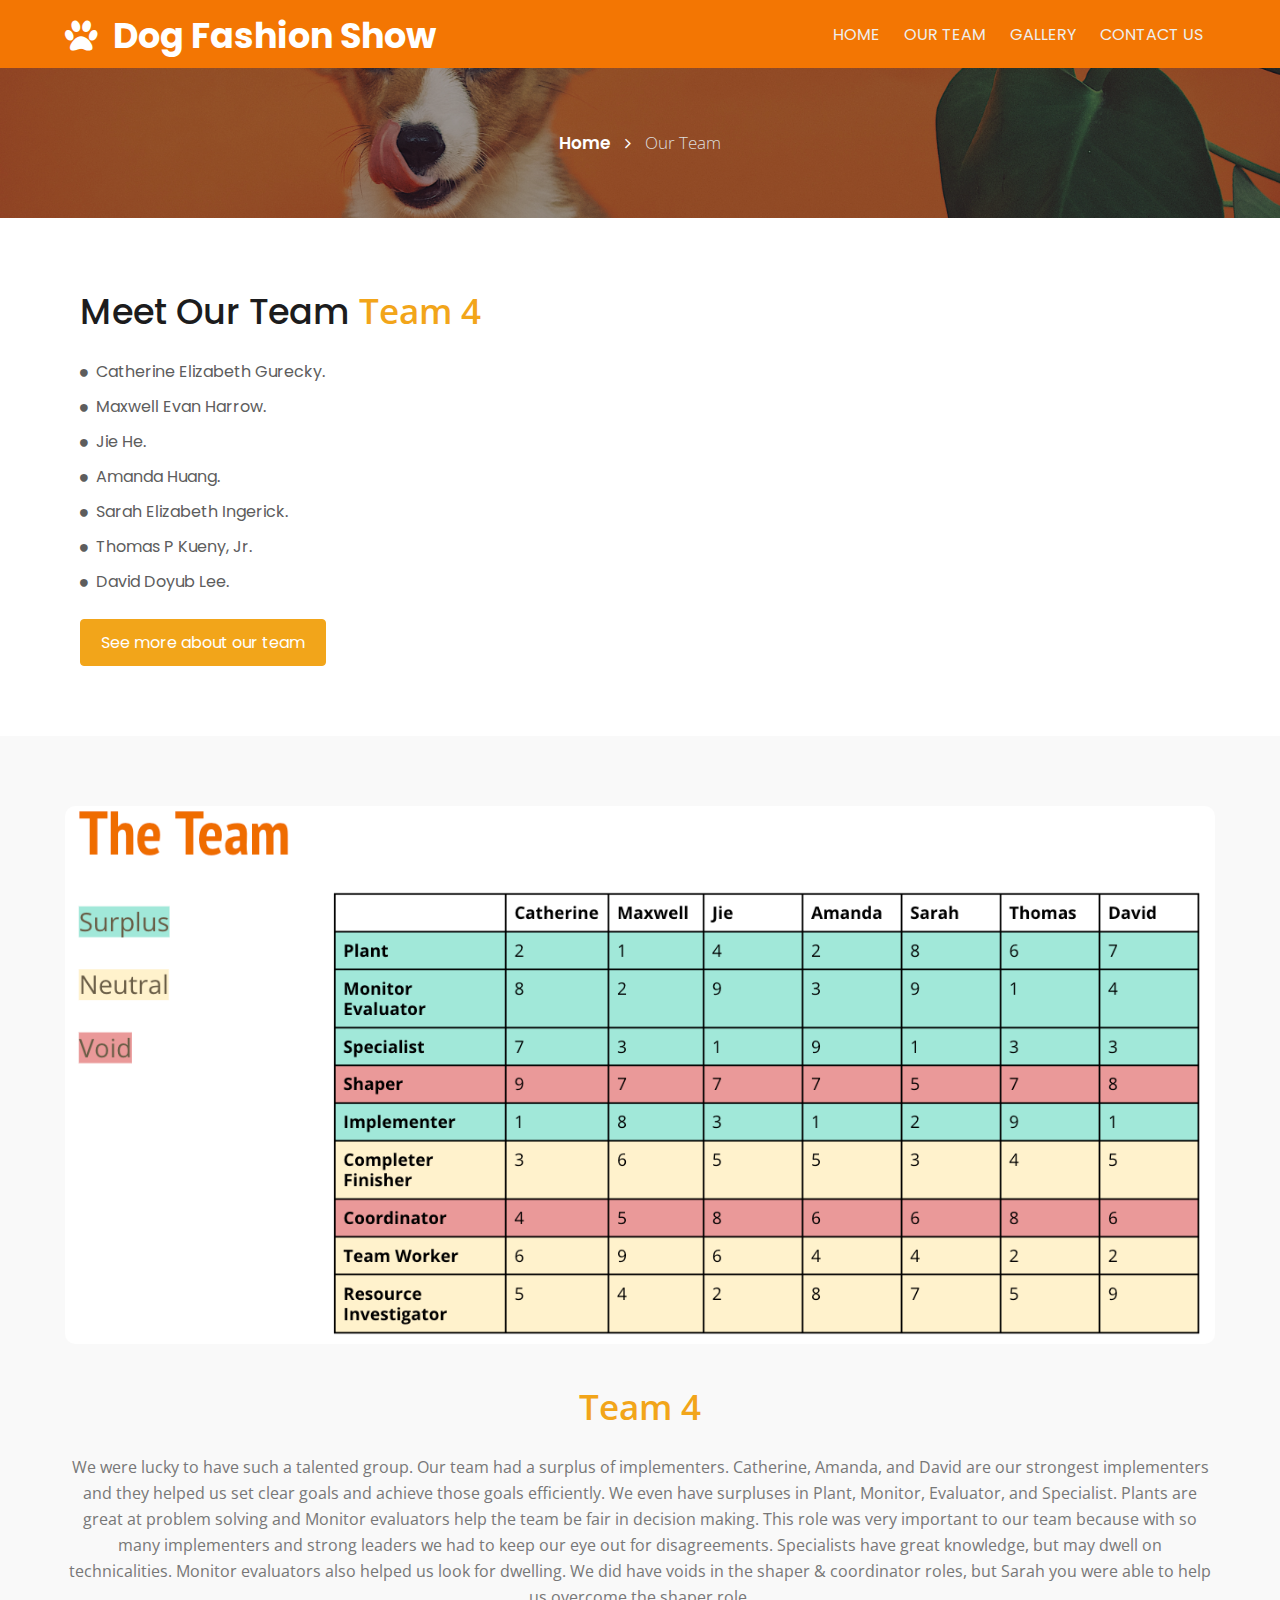
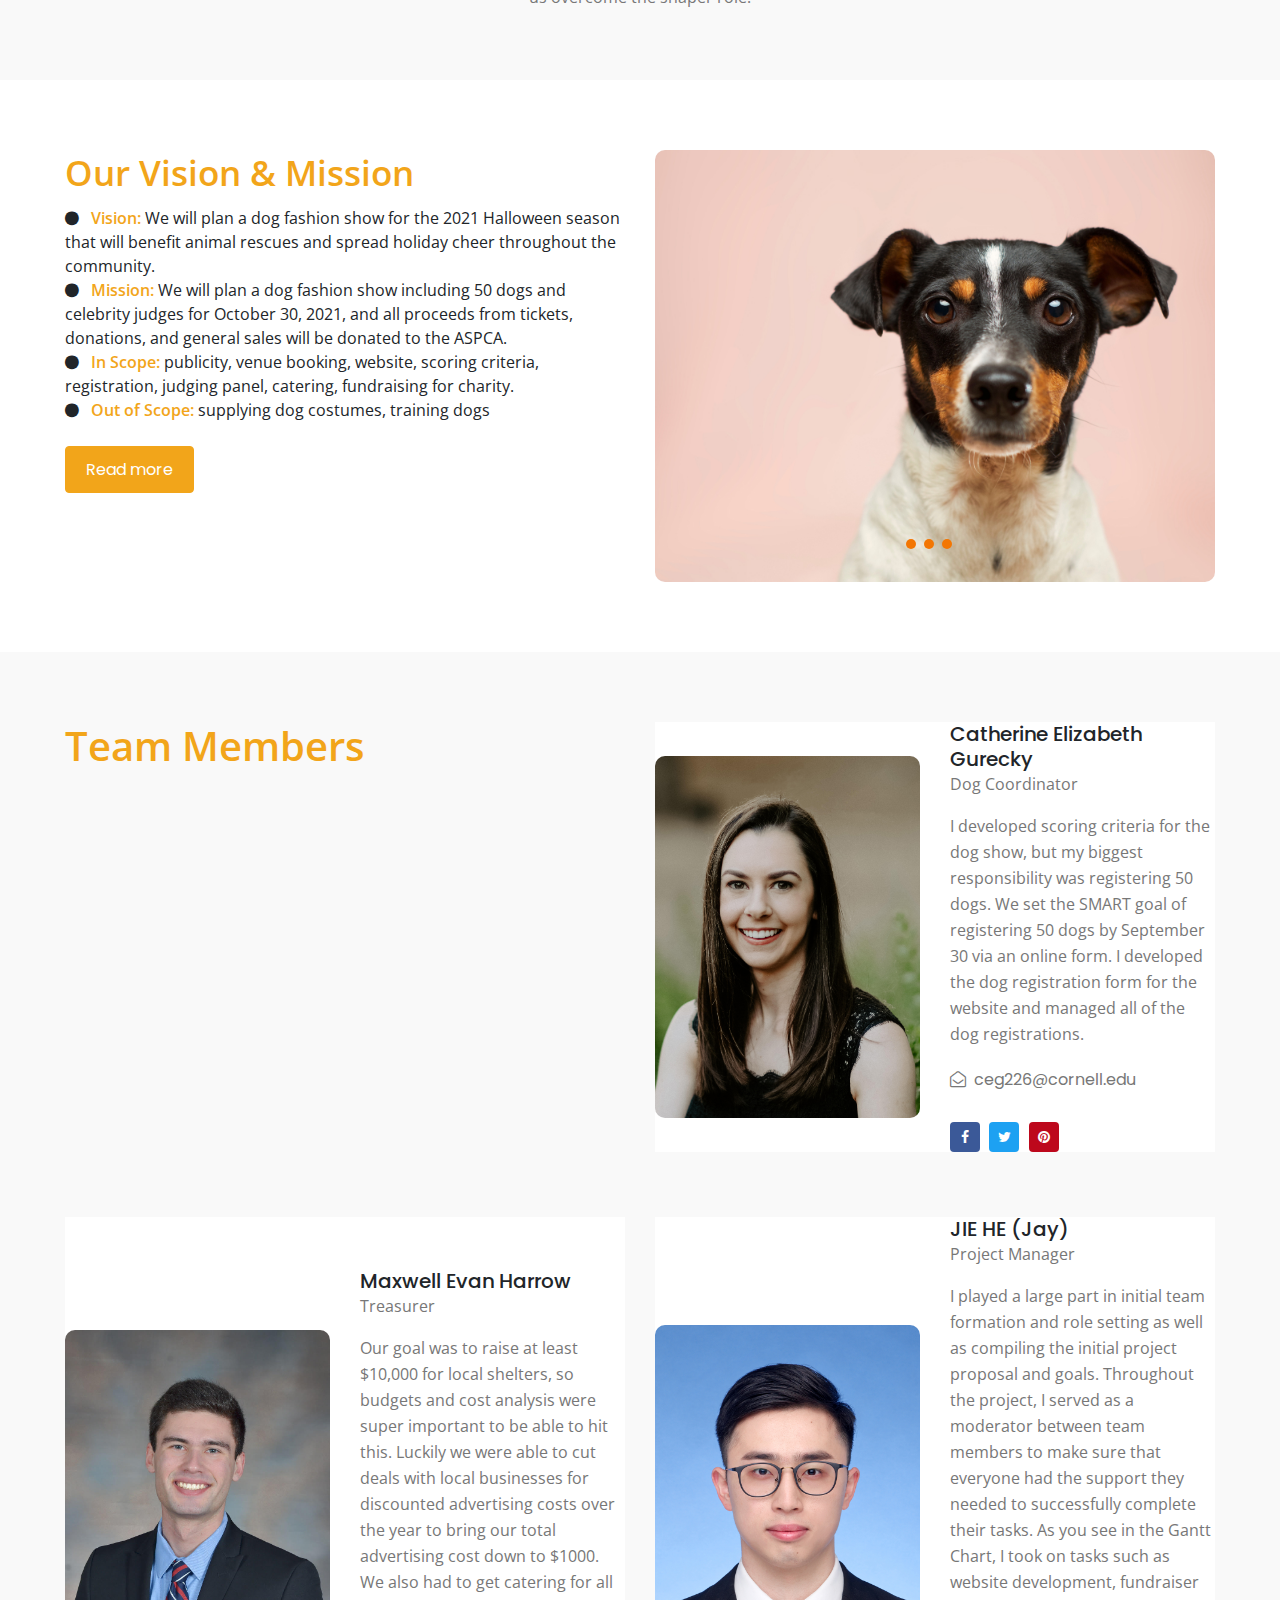
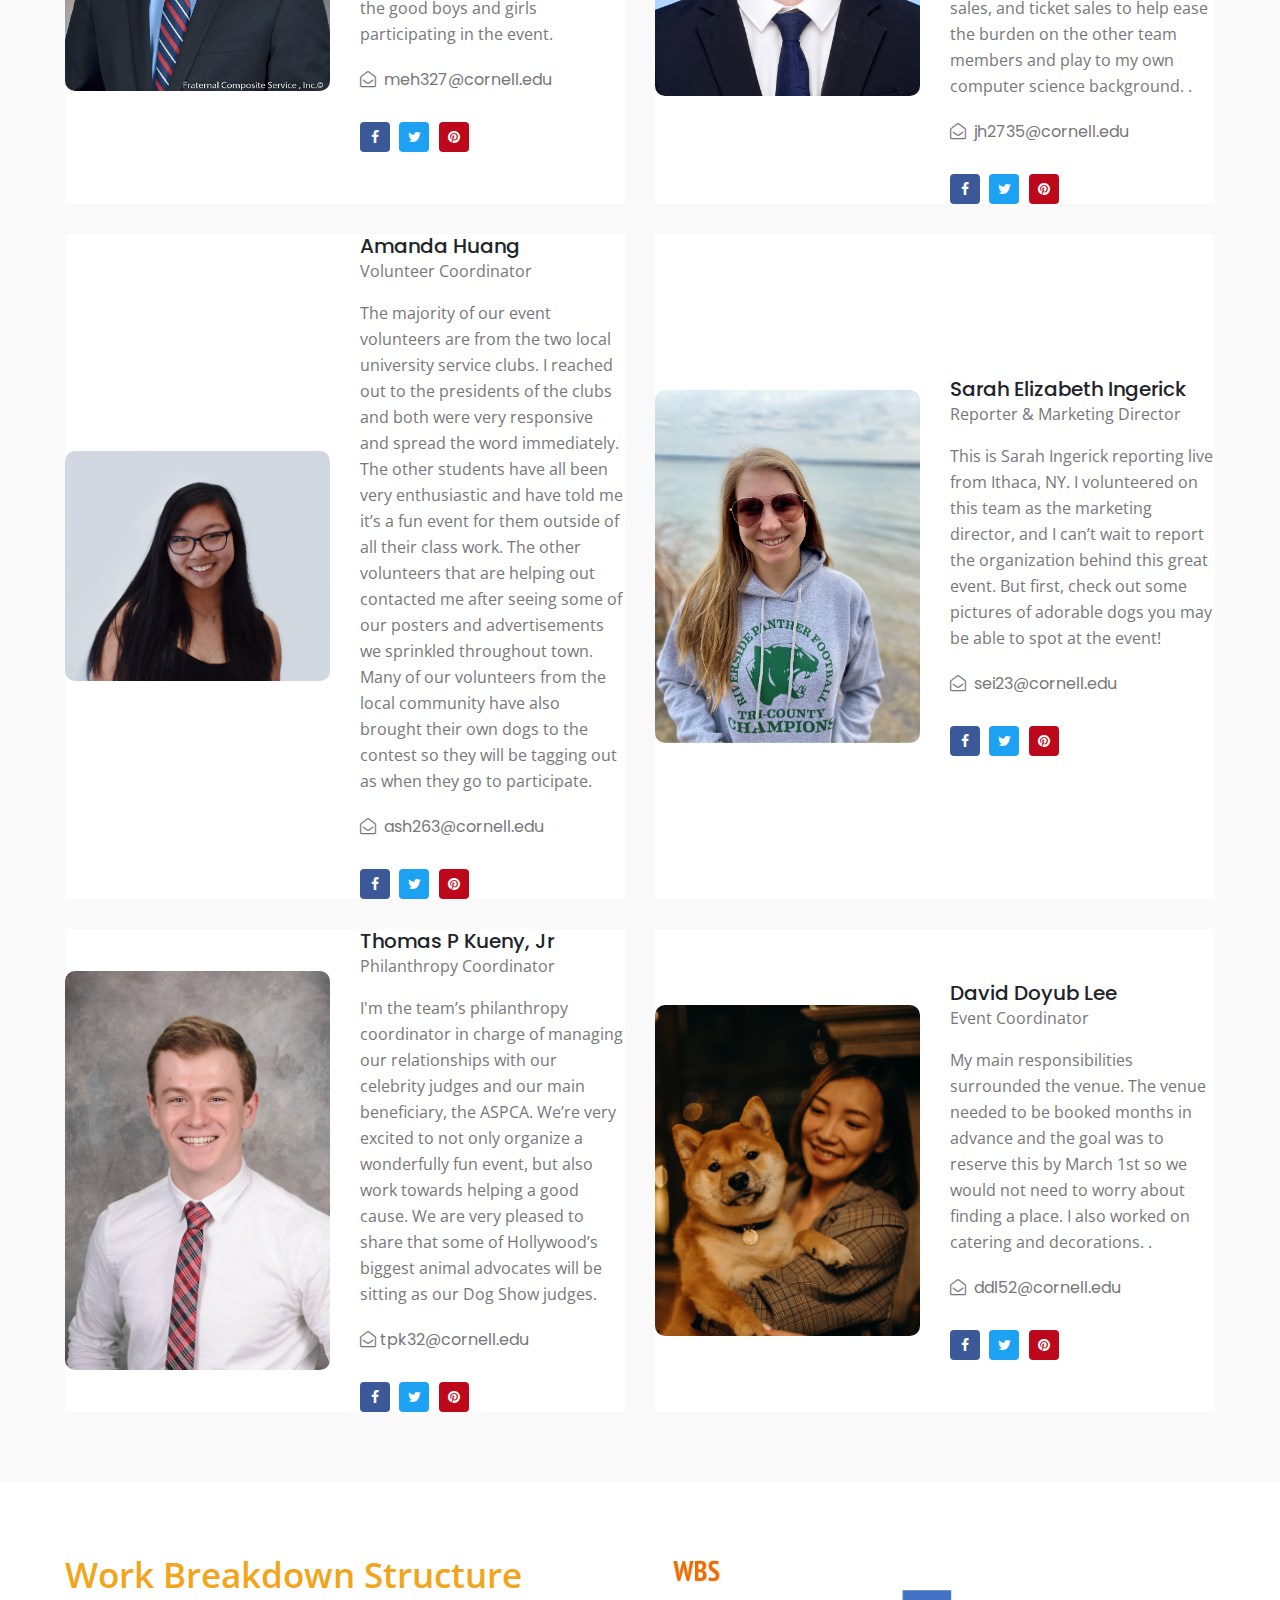
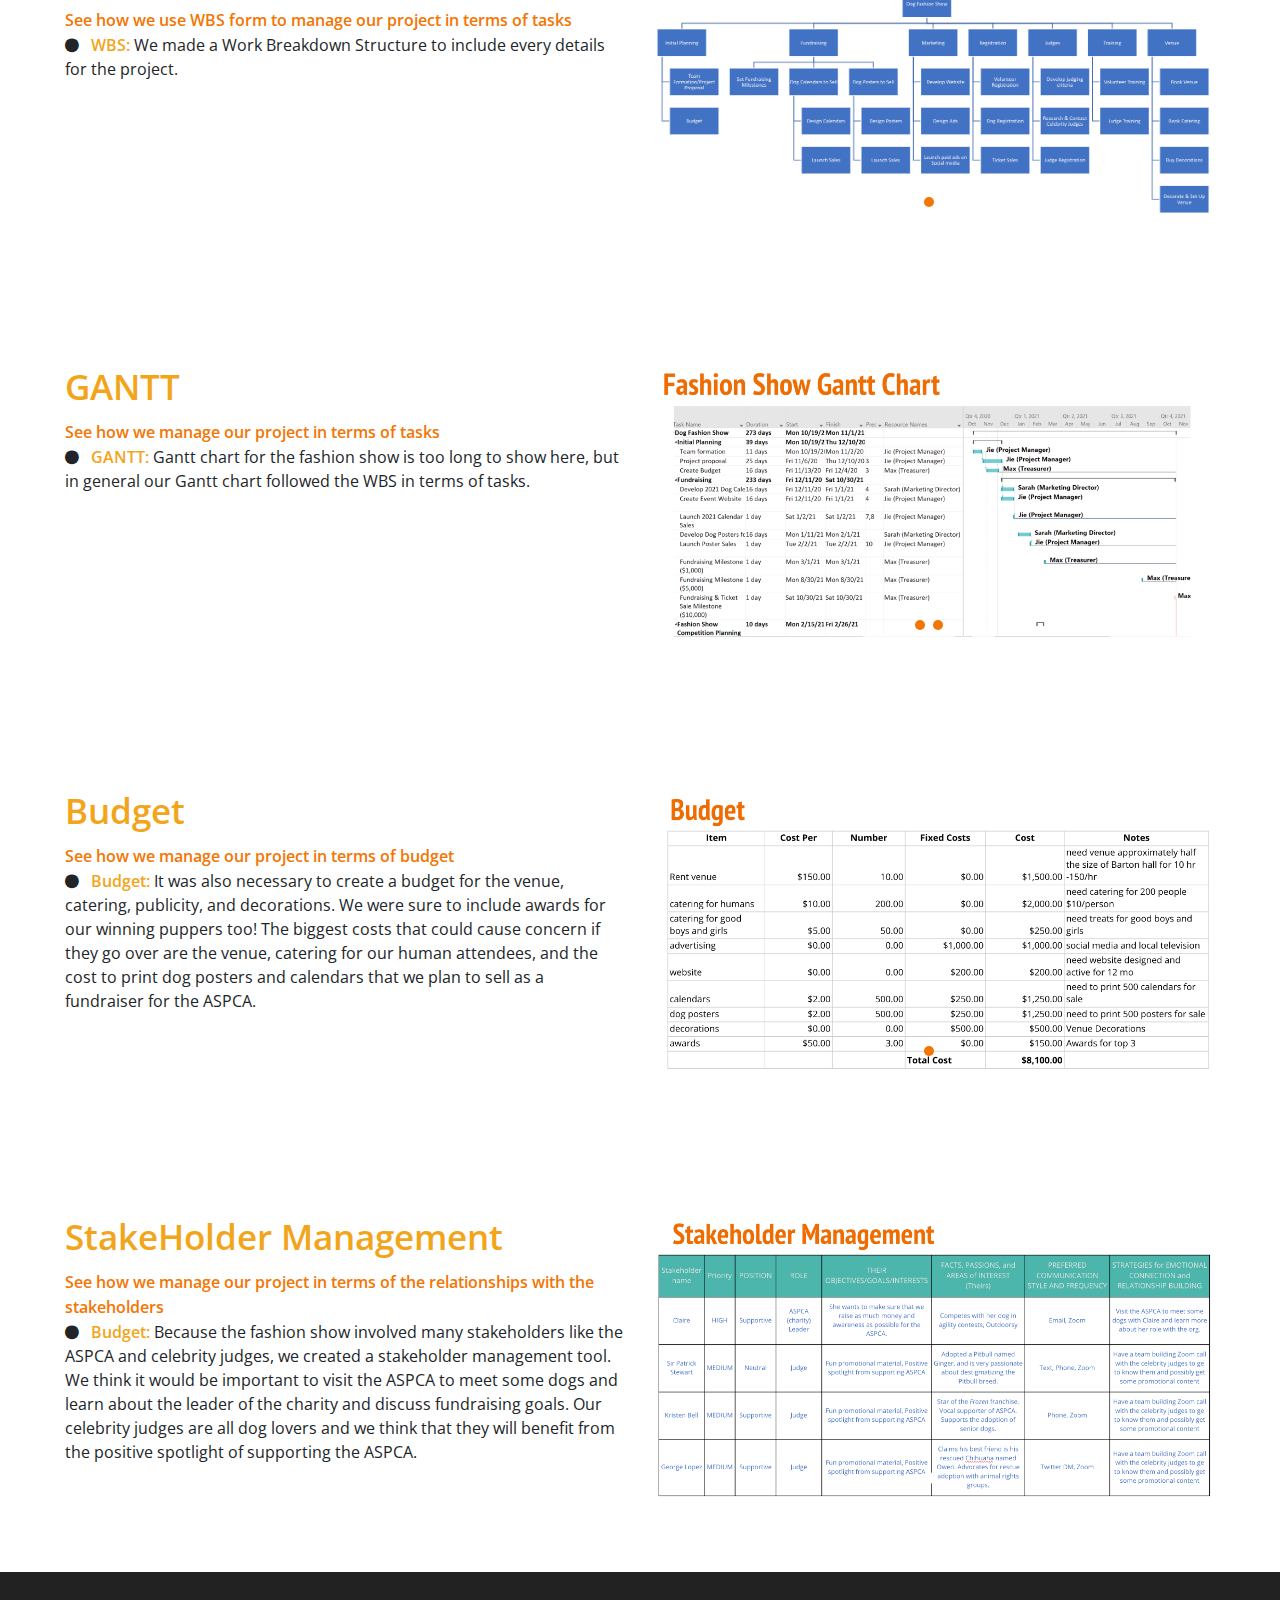
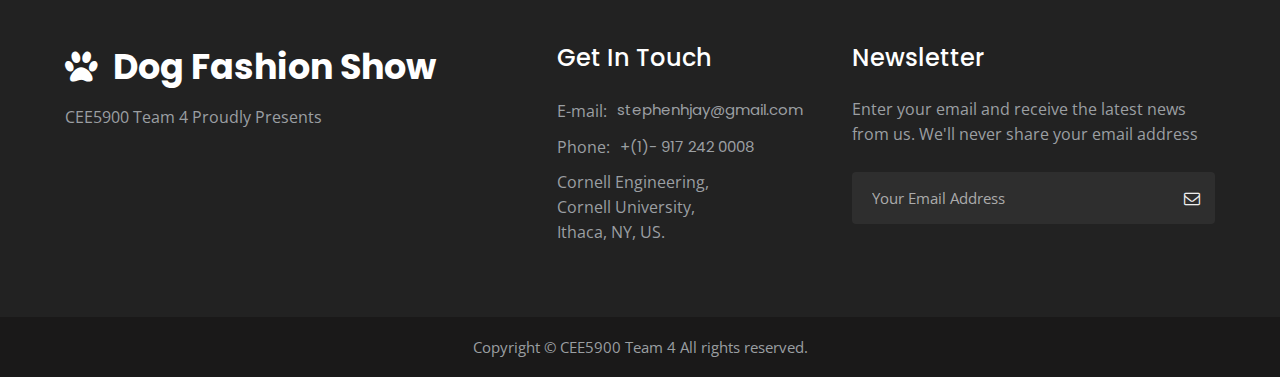
==== about.html @ ea90e6c7 "first update" ====
<!doctype html>
<html lang="en">
  <head>
    <!-- Required meta tags -->
    <meta charset="utf-8">
    <meta name="viewport" content="width=device-width, initial-scale=1, shrink-to-fit=no">

    <title>Our Team</title>

    <!-- Template CSS -->
    <link rel="stylesheet" href="assets/css/style-starter.css">
    <link href="https://fonts.googleapis.com/css?family=Josefin+Slab:400,700,700i&display=swap" rel="stylesheet">
    <link href="https://fonts.googleapis.com/css?family=Poppins:400,700&display=swap" rel="stylesheet">
    <link href="https://fonts.googleapis.com/css?family=Open+Sans&display=swap" rel="stylesheet">
  </head>
  <body id="home">
  <section class=" w3l-header-4 header-sticky">
	  <header class="absolute-top">
		  <div class="container">
			  <nav class="navbar navbar-expand-lg navbar-light">
				  <h1><a class="navbar-brand" href="index.html"><span class="fa fa-paw mr-2" aria-hidden="true"></span>
					  Dog Fashion Show
				  </a></h1>
				  <button class="navbar-toggler bg-gradient collapsed" type="button" data-toggle="collapse"
						  data-target="#navbarNav" aria-controls="navbarNav" aria-expanded="false"
						  aria-label="Toggle navigation">
					  <span class="fa icon-expand fa-bars"></span>
					  <span class="fa icon-close fa-times"></span>
				  </button>

				  <div class="collapse navbar-collapse" id="navbarNav">
					  <ul class="navbar-nav ml-auto">
						  <li class="nav-item">
							  <a class="nav-link" href="index.html">Home<span class="sr-only">(current)</span></a>
						  </li>
						  <li class="nav-item">
							  <a class="nav-link" href="about.html">Our Team</a>
						  </li>
						  <li class="nav-item">
							  <a class="nav-link" href="services.html">Gallery</a>
						  </li>
						  <li class="nav-item">
							  <a class="nav-link" href="contact.html">Contact Us</a>
						  </li>
					  </ul>
				  </div>
		  </div>

		  </nav>
		  </div>
	  </header>
  </section>


<script src="assets/js/jquery-3.3.1.min.js"></script> <!-- Common jquery plugin -->
<!--bootstrap working-->
<script src="assets/js/bootstrap.min.js"></script>
<!-- //bootstrap working-->
<!-- disable body scroll which navbar is in active -->
<script>
$(function () {
  $('.navbar-toggler').click(function () {
    $('body').toggleClass('noscroll');
  })
});
</script>
<!-- disable body scroll which navbar is in active -->

<!-- breadcrumbs -->
<section class="w3l-inner-banner-main">
    <div class="about-inner editContent">
<div class="container">   
<ul class="breadcrumbs-custom-path">
    <li class="right-side propClone"><a href="index.html" class="editContent">Home <span class="fa fa-angle-right" aria-hidden="true"></span></a> <p></li>
    <li class="active editContent">Our Team</li>
</ul>
</div>
</div>
</section>
<!-- breadcrumbs //-->

<!--  <section class="w3l-content-with-photo-4"  id="about">-->
<!--	  <div class="content-with-photo4-block editContent">-->
<!--  <table >-->
<!--	  <tr>-->
<!--		  <td width="70%">-->
<!--		  <div class="cwp4-image col-lg-6">-->
<!--			  <img src="assets/images/Team%20Roles.jpg" alt="product" class="img-responsive about-me">-->
<!--		  </div>-->
<!--		  </td>-->
<!--		  <td width="30%"><div class="cwp4-text col-lg-6 ">-->
<!--			  <div class="posivtion-grid">-->
<!--				  <h3 class="editContent"> Meet <span class="color-text"> Our Team</span></h3>-->
<!--				  <p class="para editContent">-->
<!--				  </p>-->
<!--				  <ul>-->
<!--					  <li><span class="fa fa-circle mr-2" aria-hidden="true"></span><a href="#page">-->
<!--						  Catherine Elizabeth Gurecky.</a></li>-->
<!--					  <li><span class="fa fa-circle mr-2" aria-hidden="true"></span><a href="#page">Maxwell Evan Harrow.</a></li>-->
<!--					  <li><span class="fa fa-circle mr-2" aria-hidden="true"></span><a href="#page">Jie He.</a></li>-->
<!--					  <li><span class="fa fa-circle mr-2" aria-hidden="true"></span><a href="#page">Amanda Huang.</a></li>-->
<!--					  <li><span class="fa fa-circle mr-2" aria-hidden="true"></span><a href="#page">Sarah Elizabeth Ingerick.</a></li>-->
<!--					  <li><span class="fa fa-circle mr-2" aria-hidden="true"></span><a href="#page">Thomas P Kueny, Jr.</a></li>-->
<!--					  <li><span class="fa fa-circle mr-2" aria-hidden="true"></span><a href="#page">David Doyub Lee.</a></li>-->
<!--				  </ul>-->

<!--			  </div>-->
<!--			  <a href="about.html" class="action-button btn">Read more</a>-->
<!--		  </div>-->
<!--	  </tr>-->

<!--  </table>-->
<!--	  </div>-->
<!--	  </div>-->

<section class="w3l-content-with-photo-4"  id="about">
    <div class="content-with-photo4-block editContent">
        <div class="container">
<!--            <div class="cwp4-two row">-->
<!--            <div class="cwp4-image col-lg-6">-->
<!--                <img src="assets/images/Team%20Roles.jpg" alt="product" class="img-responsive about-me">-->
<!--            </div>-->
				<div class="cwp4-text col-lg-6 ">
					<div class="posivtion-grid">
						<h3 class="editContent"> Meet Our Team<span class="color-text"> Team 4</span></h3>
						<p class="para editContent">
						</p>
						<ul>
							<li><span class="fa fa-circle mr-2" aria-hidden="true"></span><a href="#page">
								Catherine Elizabeth Gurecky.</a></li>
							<li><span class="fa fa-circle mr-2" aria-hidden="true"></span><a href="#page">Maxwell Evan Harrow.</a></li>
							<li><span class="fa fa-circle mr-2" aria-hidden="true"></span><a href="#page">Jie He.</a></li>
							<li><span class="fa fa-circle mr-2" aria-hidden="true"></span><a href="#page">Amanda Huang.</a></li>
							<li><span class="fa fa-circle mr-2" aria-hidden="true"></span><a href="#page">Sarah Elizabeth Ingerick.</a></li>
							<li><span class="fa fa-circle mr-2" aria-hidden="true"></span><a href="#page">Thomas P Kueny, Jr.</a></li>
							<li><span class="fa fa-circle mr-2" aria-hidden="true"></span><a href="#page">David Doyub Lee.</a></li>
						</ul>

					</div>
					<a href="#team" class="action-button btn">See more about our team</a>
				</div>
<!--        </div>-->
    </div>
</div>
</section>
<section class="w3l-about " id="teamroles">
      <div class="skills-bars editContent text-center">
            <div class="container">
              <img src="assets/images/Team%20Roles.jpg" alt="product" class="img-responsive about-me">


              <h3><span class="color-text"> Team 4</span></h3>

              <p class="para mt-md-4 mt-3">We were lucky to have such a talented group.
				  Our team had a surplus of implementers. Catherine, Amanda, and David are our strongest implementers and they helped us set clear goals and achieve those goals efficiently.
				  We even have surpluses in Plant, Monitor, Evaluator, and Specialist. Plants are great at problem solving and Monitor evaluators help the team be fair in decision making. This role was very important to our team because with so many implementers and strong leaders we had to keep our eye out for disagreements.
				  Specialists have great knowledge, but may dwell on technicalities. Monitor evaluators also helped us look for dwelling. We did have voids in the shaper & coordinator roles, but Sarah you were able to help us overcome the shaper role.
			  </p>
            </div>
      </div>
</section>
<section class="w3l-recent-work" id="mission&vision">
	<div class="jst-two-col">
		<div class="container">
			<div class="content-photo-1 row">
				<div class="content-photo-left_sur col-lg-6">
					<h3> <span class="color-text"> Our Vision & Mission</span></h3>
					<span class="price"></span>
					<ul>
						<li><span class="fa fa-circle mr-2" aria-hidden="true"></span>
							<span class="color-text"> Vision:</span> We will plan a dog fashion show for the 2021 Halloween season that will benefit animal rescues and spread holiday cheer throughout the community.</li>
						<li><span class="fa fa-circle mr-2" aria-hidden="true"></span>

							<span class="color-text"> Mission:</span> We will plan a dog fashion show including 50 dogs and celebrity judges for October 30, 2021, and all proceeds from tickets, donations, and general sales will be donated to the ASPCA.
						<li><span class="fa fa-circle mr-2" aria-hidden="true"></span>
						<span class="color-text"> In Scope:</span> publicity, venue booking, website, scoring criteria, registration, judging panel, catering, fundraising for charity.
						<li><span class="fa fa-circle mr-2" aria-hidden="true"></span>
						<span class="color-text"> Out of Scope:</span>  supplying dog costumes, training dogs
												</ul>
						<a href="about.html" class="action-button btn mt-md-4 mt-3">Read more</a>
				</div>
				<div class="content-photo-right_sur col-lg-6">
					<div class="csslider infinity" id="slider1">
							<input type="radio" name="slides" checked="checked" id="slides_1">
							<input type="radio" name="slides" id="slides_2">
							<input type="radio" name="slides" id="slides_3">
							<ul class="banner_slide_bg">
								<li>
									<img class="img" src="assets/images/5.jpg" alt="">
								</li>
								<li>
									<img class="img" src="assets/images/9.jpg" alt="">
								</li>
								<li>
									<img class="img" src="assets/images/8.jpg" alt="">
								</li>
							
							</ul>
							<div class="arrows">
								<label for="slides_1"></label>
								<label for="slides_2"></label>
								<label for="slides_3"></label>
							</div>
							<div class="navigation">
								<div>
									<label for="slides_1"></label>
									<label for="slides_2"></label>
									<label for="slides_3"></label>
								</div>
							</div>
					</div>
				</div>
			</div>
		</div>
	</div>
</section>
<section class="w3l-team-main-6" id="team">
	<!-- /team-grids -->
	<div class="team-content-page editContent">
		<div class="container">
			<div class="main-contteam-28">

				<h1><span class="color-text"> Team Members</span></h1>

				<div class="team-main-19 ">
					<div class="column-19">
						<a href="#page"><img class="img-responsive" src="assets/images/catherine.jpg" alt=" "></a>
					</div>
					<div class="right-team-9">
						<h6><a href="F" class="title-team-28">Catherine Elizabeth Gurecky</a></h6>
						<p class="sm-text-28">Dog Coordinator</p>
<!--						<p class="sm-text-28"></p>-->
						<p class="para mt-3">I developed scoring criteria for the dog show, but my biggest responsibility was registering 50 dogs.
							We set the SMART goal of registering 50 dogs by September 30 via an online form.
							I developed the dog registration form for the website and managed all of the dog registrations.</p>
						<ul class="team-details">
<!--							<li><a href="tel:+7-800-999-800"><span class="fa fa-mobile"></span> +(21)-255-999-8886</a></li>-->
							<li><a href="ceg226@cornell.edu" class="mail"><span class="fa fa-envelope-open-o"></span> ceg226@cornell.edu</a></li>
						</ul>
						<div class="social-teams">
							<a href="#team" class="facebook"><span class="fa fa-facebook"></span></a>
							<a href="#team" class="twitter"><span class="fa fa-twitter"></span></a>
							<a href="#team" class="pinterest"><span class="fa fa-pinterest"></span></a>
						</div>
					</div>
				</div>
				<div class="team-main-19">
					<div class="column-19">
						<a href="#page"><img class="img-responsive" src="assets/images/max.jpg" alt=" "></a>
					</div>
					<div class="right-team-9">
						<h6><a href="#page" class="title-team-28">Maxwell Evan Harrow</a></h6>
						<p class="sm-text-28">Treasurer</p>
						<p class="para mt-3">Our goal was to raise at least $10,000 for local shelters, so budgets and cost analysis were super important to be able to hit this.
							Luckily we were able to cut deals with local businesses for discounted advertising costs over the year to bring our total advertising cost down to $1000. We also had to get catering for all the good boys and girls participating in the event.
						</p>
						<ul class="team-details">
<!--							<li><a href="tel:+7-800-999-800"><span class="fa fa-mobile"></span> +(21)-255-999-8885</a></li>-->
							<li><a href="meh327@cornell.edu" class="mail"><span class="fa fa-envelope-open-o"></span>
								meh327@cornell.edu</a></li>
							</ul>
						<div class="social-teams">
							<a href="#team" class="facebook"><span class="fa fa-facebook"></span></a>
							<a href="#team" class="twitter"><span class="fa fa-twitter"></span></a>
							<a href="#team" class="pinterest"><span class="fa fa-pinterest"></span></a>
						</div>
					</div>
				</div>
				<div class="team-main-19">
					<div class="column-19">
						<a href="#page"><img class="img-responsive" src="assets/images/JIE_HE.jpg" alt=" "></a>
					</div>
					<div class="right-team-9">
						<h6><a href="#page" class="title-team-28">JIE HE (Jay)</a></h6>
						<p class="sm-text-28">Project Manager</p>
						<p class="para mt-3"> I played a large part in initial team formation and role setting as well as compiling the initial project proposal and goals. Throughout the project, I served as a moderator between team members to make sure that everyone had the support they needed to successfully complete their tasks. As you see in the Gantt Chart, I took on tasks such as website development, fundraiser sales, and ticket sales to help ease the burden on the other team members and play to my own computer science background. .</p>
						<ul class="team-details">
<!--						<li><a href="tel:+7-800-999-800"><span class="fa fa-mobile"></span> +(21)-255-999-8883</a></li>-->
							<li><a href="jh2735@cornell.edu" class="mail"><span class="fa fa-envelope-open-o"></span> jh2735@cornell.edu</a></li>
						</ul>
						<div class="social-teams">
							<a href="#team" class="facebook"><span class="fa fa-facebook"></span></a>
							<a href="#team" class="twitter"><span class="fa fa-twitter"></span></a>
							<a href="#team" class="pinterest"><span class="fa fa-pinterest"></span></a>
						</div>
					</div>
				</div>
				<div class="team-main-19">
					<div class="column-19">
						<a href="#page"><img class="img-responsive" src="assets/images/amanda.jpg" alt=" "></a>
					</div>
					<div class="right-team-9">
						<h6><a href="#page" class="title-team-28">Amanda Huang</a></h6>
						<p class="sm-text-28">Volunteer Coordinator</p>
						<p class="para mt-3">The majority of our event volunteers are from the two local university service clubs. I reached out to the presidents of the clubs and both were very responsive and spread the word immediately. The other students have all been very enthusiastic and have told me it’s a fun event for them outside of all their class work. The other volunteers that are helping out contacted me after seeing some of our posters and advertisements we sprinkled throughout town. Many of our volunteers from the local community have also brought their own dogs to the contest so they will be tagging out as when they go to participate.</p>
						<ul class="team-details">
<!--						<li><a href="tel:+7-800-999-800"><span class="fa fa-mobile"></span> +(21)-255-999-8882</a></li>-->
							<li><a href="ash263@cornell.edu" class="mail"><span class="fa fa-envelope-open-o"></span>
								ash263@cornell.edu</a></li>
						</ul>
						<div class="social-teams">
							<a href="#team" class="facebook"><span class="fa fa-facebook"></span></a>
							<a href="#team" class="twitter"><span class="fa fa-twitter"></span></a>
							<a href="#team" class="pinterest"><span class="fa fa-pinterest"></span></a>
						</div>
					</div>
				</div>

				<div class="team-main-19">
					<div class="column-19">
						<a href="#page"><img class="img-responsive" src="assets/images/sei.jpg" alt=" "></a>
					</div>
					<div class="right-team-9">
						<h6><a href="#page" class="title-team-28">Sarah Elizabeth Ingerick</a></h6>
						<p class="sm-text-28">Reporter & Marketing Director</p>
						<p class="para mt-3">This is Sarah Ingerick reporting live from Ithaca, NY. I volunteered on this team as the marketing director, and I can’t wait to report the organization behind this great event. But first, check out some pictures of adorable dogs you may be able to spot at the event!
						</p>
						<ul class="team-details">
<!--							<li><a href="tel:+7-800-999-800"><span class="fa fa-mobile"></span> +(21)-255-999-8882</a></li>-->
							<li><a href="sei23@cornell.edu" class="mail"><span class="fa fa-envelope-open-o"></span> sei23@cornell.edu</a></li>
						</ul>
						<div class="social-teams">
							<a href="#team" class="facebook"><span class="fa fa-facebook"></span></a>
							<a href="#team" class="twitter"><span class="fa fa-twitter"></span></a>
							<a href="#team" class="pinterest"><span class="fa fa-pinterest"></span></a>
						</div>
					</div>
				</div>
				<div class="team-main-19">
					<div class="column-19">
						<a href="#page"><img class="img-responsive" src="assets/images/tom.jpg" alt=" "></a>
					</div>
					<div class="right-team-9">
						<h6><a href="#page" class="title-team-28">Thomas P Kueny, Jr</a></h6>
						<p class="sm-text-28">Philanthropy Coordinator</p>
						<p class="para mt-3">I'm the team’s philanthropy coordinator in charge of managing our relationships with our celebrity judges and our main beneficiary, the ASPCA. We’re very excited to not only organize a wonderfully fun event, but also work towards helping a good cause. We are very pleased to share that some of Hollywood’s biggest animal advocates will be sitting as our Dog Show judges.
						</p>
						<ul class="team-details">
<!--							<li><a href="tel:+7-800-999-800"><span class="fa fa-mobile"></span> +(21)-255-999-8885</a></li>-->
							<li><a href="tpk32@cornell.edu" class="mail"><span class="fa fa-envelope-open-o"></span>tpk32@cornell.edu</a></li>
						</ul>
						<div class="social-teams">
							<a href="#team" class="facebook"><span class="fa fa-facebook"></span></a>
							<a href="#team" class="twitter"><span class="fa fa-twitter"></span></a>
							<a href="#team" class="pinterest"><span class="fa fa-pinterest"></span></a>
						</div>
					</div>
				</div>
				<div class="team-main-19">
					<div class="column-19">
						<a href="#page"><img class="img-responsive" src="assets/images/t3.jpg" alt=" "></a>
					</div>
					<div class="right-team-9">
						<h6><a href="#page" class="title-team-28">David Doyub Lee</a></h6>
						<p class="sm-text-28">Event Coordinator</p>
						<p class="para mt-3">My main responsibilities surrounded the venue. The venue needed to be booked months in advance and the goal was to reserve this by March 1st so we would not need to worry about finding a place. I also worked on catering and decorations. .</p>
						<ul class="team-details">
<!--							<li><a href="tel:+7-800-999-800"><span class="fa fa-mobile"></span> +(21)-255-999-8885</a></li>-->
							<li><a href="ddl52@cornell.edu" class="mail"><span class="fa fa-envelope-open-o"></span> ddl52@cornell.edu</a></li>
						</ul>
						<div class="social-teams">
							<a href="#team" class="facebook"><span class="fa fa-facebook"></span></a>
							<a href="#team" class="twitter"><span class="fa fa-twitter"></span></a>
							<a href="#team" class="pinterest"><span class="fa fa-pinterest"></span></a>
						</div>
					</div>
				</div>
			</div>
		</div>
	</div>
	<!-- /team-grids -->
</section>


<!--  <section class="w3l-recent-work" id="wbs">-->
<!--	  <div class="jst-two-col">-->
<!--		  <div class="container">-->
<!--			  <div class="content-photo-1 row">-->
<!--				  <div class="content-photo-left_sur col-lg-6">-->
<!--					  <h3> <span class="color-text"> WBS</span></h3>-->
<!--					  <span class="price">See how we manage our project in terms of tasks</span>-->
<!--				  </div>-->
<!--				  <ul>-->
<!--					  &lt;!&ndash;						  <li><span class="fa fa-circle mr-2" aria-hidden="true"></span>&ndash;&gt;-->
<!--					  &lt;!&ndash;							  <span class="color-text"> WBS:</span> We made a Work Breakdown Structure to include every details for the project.</li>&ndash;&gt;-->
<!--					  <li><span class="fa fa-circle mr-2" aria-hidden="true"></span>-->
<!--						  <span class="color-text"> WBS:</span> We made a Work Breakdown Structure to include every details for the project.</li>-->
<!--					  &lt;!&ndash;						  						  <li><span class="fa fa-circle mr-2" aria-hidden="true"></span>&ndash;&gt;-->
<!--					  &lt;!&ndash;						  <span class="color-text"> SMART GOAL:</span> We set smart goals both for logistics involving the video sub project and for what we would need to do for the fashion show if it was really happening.</li>&ndash;&gt;-->
<!--				  </ul>-->
<!--&lt;!&ndash;				  <p> <span class="color-text"> </span> We made a Work Breakdown Structure to include every details for the project.</p>&ndash;&gt;-->
<!--&lt;!&ndash;						  <li><span class="fa fa-circle mr-2" aria-hidden="true"></span>&ndash;&gt;-->

<!--&lt;!&ndash;							  <span class="color-text"> GANTT:</span> Gantt chart for the fashion show is too long to show here, but in general our Gantt chart followed the WBS in terms of tasks.</li>&ndash;&gt;-->
<!--&lt;!&ndash;						  <li><span class="fa fa-circle mr-2" aria-hidden="true"></span>&ndash;&gt;-->
<!--&lt;!&ndash;						  <span class="color-text"> SMART GOAL:</span> We set smart goals both for logistics involving the video sub project and for what we would need to do for the fashion show if it was really happening.</li>&ndash;&gt;-->

<!--&lt;!&ndash;					  <a href="about.html" class="action-button btn mt-md-4 mt-3">Read more</a>&ndash;&gt;-->
<!--				  </div>-->
<!--				  <div class="content-photo-right_sur col-lg-6">-->
<!--					  <div class="csslider infinity" id="slider2">-->
<!--						  <input type="radio" name="slides" checked="checked" id="slides_12">-->
<!--&lt;!&ndash;						  <input type="radio" name="slides" id="slides_22">&ndash;&gt;-->
<!--&lt;!&ndash;						  <input type="radio" name="slides" id="slides_32">&ndash;&gt;-->
<!--						  <ul class="banner_slide_bg">-->
<!--							  <li>-->
<!--								  <img class="img" src="assets/images/WBS.jpg" alt="">-->
<!--							  </li>-->
<!--&lt;!&ndash;							  <li>&ndash;&gt;-->
<!--&lt;!&ndash;								  <img class="img" src="assets/images/GNATT.jpg" alt="">&ndash;&gt;-->
<!--&lt;!&ndash;							  </li>&ndash;&gt;-->
<!--&lt;!&ndash;							  <li>&ndash;&gt;-->
<!--&lt;!&ndash;&lt;!&ndash;								  <img class="img" src="assets/images/SMARTGOALS.jpg" alt="">&ndash;&gt;&ndash;&gt;-->
<!--&lt;!&ndash;							  </li>&ndash;&gt;-->

<!--						  </ul>-->
<!--						  <div class="arrows">-->
<!--							  <label for="slides_12"></label>-->
<!--&lt;!&ndash;							  <label for="slides_22"></label>&ndash;&gt;-->
<!--&lt;!&ndash;							  <label for="slides_32"></label>&ndash;&gt;-->
<!--						  </div>-->
<!--						  <div class="navigation">-->
<!--							  <div>-->
<!--								  <label for="slides_12"></label>-->
<!--&lt;!&ndash;								  <label for="slides_22"></label>&ndash;&gt;-->
<!--&lt;!&ndash;								  <label for="slides_32"></label>&ndash;&gt;-->
<!--							  </div>-->
<!--						  </div>-->
<!--					  </div>-->
<!--				  </div>-->
<!--			  </div>-->
<!--		  </div>-->
<!--	  </div>-->
<!--  </section>-->

  <section class="w3l-recent-work" id="wbs">
	  <div class="jst-two-col">
		  <div class="container">
			  <div class="content-photo-1 row">
				  <div class="content-photo-left_sur col-lg-6">
					  <h3> <span class="color-text"> Work Breakdown Structure</span></h3>
					  <span class="price">See how we use WBS form to manage our project in terms of tasks</span>
					  <ul>
						  <!--						  <li><span class="fa fa-circle mr-2" aria-hidden="true"></span>-->
						  <!--							  <span class="color-text"> WBS:</span> We made a Work Breakdown Structure to include every details for the project.</li>-->
						  <li><span class="fa fa-circle mr-2" aria-hidden="true"></span>
							  <span class="color-text"> WBS:</span> We made a Work Breakdown Structure to include every details for the project.</li>
						  <!--						  						  <li><span class="fa fa-circle mr-2" aria-hidden="true"></span>-->
						  <!--						  <span class="color-text"> SMART GOAL:</span> We set smart goals both for logistics involving the video sub project and for what we would need to do for the fashion show if it was really happening.</li>-->
					  </ul>
					  <!--					  <a href="about.html" class="action-button btn mt-md-4 mt-3">Read more</a>-->
				  </div>
				  <div class="content-photo-right_sur col-lg-6">
					  <div class="csslider infinity" id="slider2">
						  <input type="radio" name="slides" checked="checked" id="slides_12">
<!--						  <input type="radio" name="slides" id="slides_23">-->
						  <!--						  <input type="radio" name="slides" id="slides_32">-->
						  <ul class="banner_slide_bg">
							  <!--							  <li>-->
							  <!--								  <img class="img" src="assets/images/WBS.jpg" alt="">-->
							  <!--							  </li>-->
							  <li>
								  <img class="img" src="assets/images/WBS.jpg" alt="">
							  </li>


						  </ul>
						  <div class="arrows">
							  <label for="slides_12"></label>
<!--							  <label for="slides_23"></label>-->
							  <!--							  <label for="slides_32"></label>-->
						  </div>
						  <div class="navigation">
							  <div>
								  <label for="slides_13"></label>
<!--								  <label for="slides_23"></label>-->
								  <!--								  <label for="slides_32"></label>-->
							  </div>
						  </div>
					  </div>
				  </div>
			  </div>
		  </div>
	  </div>
  </section>


  <section class="w3l-recent-work" id="GANTT">
	  <div class="jst-two-col">
		  <div class="container">
			  <div class="content-photo-1 row">
				  <div class="content-photo-left_sur col-lg-6">
					  <h3> <span class="color-text"> GANTT </span></h3>
					  <span class="price">See how we manage our project in terms of tasks</span>
					  <ul>
<!--						  <li><span class="fa fa-circle mr-2" aria-hidden="true"></span>-->
<!--							  <span class="color-text"> WBS:</span> We made a Work Breakdown Structure to include every details for the project.</li>-->
						  						  <li><span class="fa fa-circle mr-2" aria-hidden="true"></span>
						  							  <span class="color-text"> GANTT:</span> Gantt chart for the fashion show is too long to show here, but in general our Gantt chart followed the WBS in terms of tasks.</li>
<!--						  						  <li><span class="fa fa-circle mr-2" aria-hidden="true"></span>-->
						  <!--						  <span class="color-text"> SMART GOAL:</span> We set smart goals both for logistics involving the video sub project and for what we would need to do for the fashion show if it was really happening.</li>-->
					  </ul>
<!--					  <a href="about.html" class="action-button btn mt-md-4 mt-3">Read more</a>-->
				  </div>
				  <div class="content-photo-right_sur col-lg-6">
					  <div class="csslider infinity" id="slider3">
						  <input type="radio" name="slides" checked="checked" id="slides_13">
						  						  <input type="radio" name="slides" id="slides_23">
						  <!--						  <input type="radio" name="slides" id="slides_32">-->
						  <ul class="banner_slide_bg">
<!--							  <li>-->
<!--								  <img class="img" src="assets/images/WBS.jpg" alt="">-->
<!--							  </li>-->
							  							  <li>
							  								  <img class="img" src="assets/images/GNATT1.png" alt="">
							  							  </li>
							  							  <li>
							  								  <img class="img" src="assets/images/GANTT2.png" alt="">
							  							  </li>

						  </ul>
						  <div class="arrows">
							  <label for="slides_13"></label>
							  							  <label for="slides_23"></label>
							  <!--							  <label for="slides_32"></label>-->
						  </div>
						  <div class="navigation">
							  <div>
								  <label for="slides_13"></label>
								  								  <label for="slides_23"></label>
								  <!--								  <label for="slides_32"></label>-->
							  </div>
						  </div>
					  </div>
				  </div>
			  </div>
		  </div>
	  </div>
  </section>

  <section class="w3l-recent-work" id="budget">
	  <div class="jst-two-col">
		  <div class="container">
			  <div class="content-photo-1 row">
				  <div class="content-photo-left_sur col-lg-6">
					  <h3> <span class="color-text"> Budget </span></h3>
					  <span class="price">See how we manage our project in terms of budget</span>
					  <ul>
						  <!--						  <li><span class="fa fa-circle mr-2" aria-hidden="true"></span>-->
						  <!--							  <span class="color-text"> WBS:</span> We made a Work Breakdown Structure to include every details for the project.</li>-->
						  						  <li><span class="fa fa-circle mr-2" aria-hidden="true"></span>

						  <span class="color-text"> Budget:</span> It was also necessary to create a budget for the venue, catering, publicity, and decorations. We were sure to include awards for our winning puppers too! The biggest costs that could cause concern if they go over are the venue, catering for our human attendees, and the cost to print dog posters and calendars that we plan to sell as a fundraiser for the ASPCA.
						  </li>
<!--						  <li><span class="fa fa-circle mr-2" aria-hidden="true"></span>-->
							  <!--						  <span class="color-text"> SMART GOAL:</span> We set smart goals both for logistics involving the video sub project and for what we would need to do for the fashion show if it was really happening.</li>-->
					  </ul>
<!--					  <a href="about.html" class="action-button btn mt-md-4 mt-3">Read more</a>-->
				  </div>
				  <div class="content-photo-right_sur col-lg-6">
					  <div class="csslider infinity" id="slider4">
						  <input type="radio" name="slides" checked="checked" id="slides_14">
<!--						  <input type="radio" name="slides" id="slides_24">-->
						  <!--						  <input type="radio" name="slides" id="slides_32">-->
						  <ul class="banner_slide_bg">
							  <!--							  <li>-->
							  <!--								  <img class="img" src="assets/images/WBS.jpg" alt="">-->
							  <!--							  </li>-->
							  <li>
								  <img class="img" src="assets/images/budget.png" alt="">
							  </li>
<!--							  <li>-->
<!--								  <img class="img" src="assets/images/GANTT2.png" alt="">-->
<!--							  </li>-->

						  </ul>
						  <div class="arrows">
							  <label for="slides_14"></label>
<!--							  <label for="slides_24"></label>-->
							  <!--							  <label for="slides_32"></label>-->
						  </div>
						  <div class="navigation">
							  <div>
								  <label for="slides_14"></label>
<!--								  <label for="slides_24"></label>-->
								  <!--								  <label for="slides_32"></label>-->
							  </div>
						  </div>
					  </div>
				  </div>
			  </div>
		  </div>
	  </div>
  </section>


  <section class="w3l-recent-work" id="stakeholder">
	  <div class="jst-two-col">
		  <div class="container">
			  <div class="content-photo-1 row">
				  <div class="content-photo-left_sur col-lg-6">
					  <h3> <span class="color-text"> StakeHolder Management </span></h3>
					  <span class="price">See how we manage our project in terms of the relationships with the stakeholders</span>
					  <ul>
						  <!--						  <li><span class="fa fa-circle mr-2" aria-hidden="true"></span>-->
						  <!--							  <span class="color-text"> WBS:</span> We made a Work Breakdown Structure to include every details for the project.</li>-->
						  <li><span class="fa fa-circle mr-2" aria-hidden="true"></span>

							  <span class="color-text"> Budget:</span> Because the fashion show involved many stakeholders like the ASPCA and celebrity judges, we created a stakeholder management tool. We think it would be important to visit the ASPCA to meet some dogs and learn about the leader of the charity and discuss fundraising goals.
							  Our celebrity judges are all dog lovers and we think that they will benefit from the positive spotlight of supporting the ASPCA.

						  </li>
						  <!--						  <li><span class="fa fa-circle mr-2" aria-hidden="true"></span>-->
						  <!--						  <span class="color-text"> SMART GOAL:</span> We set smart goals both for logistics involving the video sub project and for what we would need to do for the fashion show if it was really happening.</li>-->
					  </ul>
<!--					  <a href="about.html" class="action-button btn mt-md-4 mt-3">Read more</a>-->
				  </div>
				  <div class="content-photo-right_sur col-lg-6">
					  <div class="csslider infinity" id="slider5">
						  <input type="radio" name="slides" checked="checked" id="slides_15">
						  <!--						  <input type="radio" name="slides" id="slides_24">-->
						  <!--						  <input type="radio" name="slides" id="slides_32">-->
						  <ul class="banner_slide_bg">
							  <!--							  <li>-->
							  <!--								  <img class="img" src="assets/images/WBS.jpg" alt="">-->
							  <!--							  </li>-->
							  <li>
								  <img class="img" src="assets/images/stakeholder.png" alt="">
							  </li>
							  <!--							  <li>-->
							  <!--								  <img class="img" src="assets/images/GANTT2.png" alt="">-->
							  <!--							  </li>-->

						  </ul>
						  <div class="arrows">
							  <label for="slides_15"></label>
							  <!--							  <label for="slides_24"></label>-->
							  <!--							  <label for="slides_32"></label>-->
						  </div>
						  <div class="navigation">
							  <div>
								  <label for="slides_15"></label>
								  <!--								  <label for="slides_24"></label>-->
								  <!--								  <label for="slides_32"></label>-->
							  </div>
						  </div>
					  </div>
				  </div>
			  </div>
		  </div>
	  </div>
  </section>

  <section class="w3l-footer-29-main">
	  <div class="footer-29 py-5">
		  <div class="container py-lg-4">
			  <div class="row footer-top-29">
				  <div class="col-lg-5 col-md-6 col-sm-12 footer-list-29 footer-1">
					  <h2><a href="index.html" class=""><span class="fa fa-paw mr-2" aria-hidden="true"></span> Dog Fashion Show</a></h2>
					  <p>CEE5900 Team 4 Proudly Presents</p>
				  </div>
				  <div class="col-lg-3 col-md-6 col-sm-5 footer-list-29 footer-3">
					  <h6 class="footer-title-29">Get in Touch</h6>

					  <div class="column2">
						  <div class="href1"><span>E-mail:</span><a href="stephenhjay@gmail.com">stephenhjay@gmail.com</a>
						  </div>
						  <div class="href2"><span>Phone:</span><a href="tel:+(1)- 917 242 0008">+(1)- 917 242 0008</a>
						  </div>
						  <div>
							  <p class="contact-para"> Cornell Engineering,
								  <br>Cornell University,<br> Ithaca, NY, US.</p>
						  </div>
					  </div>
				  </div>
				  <div class="col-lg-4 col-md-6 col-sm-7 footer-list-29 footer-4">
					  <h6 class="footer-title-29">Newsletter </h6>
					  <p>Enter your email and receive the latest news from us.
						  We'll never share your email address</p>

					  <form action="#" class="subscribe" method="post">
						  <input type="email" name="email" placeholder="Your Email Address" required="">
						  <button><span class="fa fa-envelope-o"></span></button>
					  </form>
				  </div>
			  </div>

		  </div>
	  </div>
	  <div class="bottom-copies text-center">
		  <div class="container">
			  <p class="copy-footer-29">Copyright &copy; CEE5900 Team 4 All rights reserved.</p>
		  </div>
	  </div>
  </section>


<!-- move top -->
<button onclick="topFunction()" id="movetop" title="Go to top">
	<span class="fa fa-eject"></span>
</button>
<script>
	// When the user scrolls down 20px from the top of the document, show the button
	window.onscroll = function () {
		scrollFunction()
	};

	function scrollFunction() {
		if (document.body.scrollTop > 20 || document.documentElement.scrollTop > 20) {
			document.getElementById("movetop").style.display = "block";
		} else {
			document.getElementById("movetop").style.display = "none";
		}
	}

	// When the user clicks on the button, scroll to the top of the document
	function topFunction() {
		document.body.scrollTop = 0;
		document.documentElement.scrollTop = 0;
	}
</script>
<!-- /move top -->
</body>

</html>
---- assets/css/style-starter.css ----
@charset "UTF-8";
/* FONT PATH
 * -------------------------- */
@font-face {
  font-family: 'FontAwesome';
  src: url("../fonts/fontawesome-webfont.eot?v=4.7.0");
  src: url("../fonts/fontawesome-webfont.eot?#iefix&v=4.7.0") format("embedded-opentype"), url("../fonts/fontawesome-webfont.woff2?v=4.7.0") format("woff2"), url("../fonts/fontawesome-webfont.woff?v=4.7.0") format("woff"), url("../fonts/fontawesome-webfont.ttf?v=4.7.0") format("truetype"), url("../fonts/fontawesome-webfont.svg?v=4.7.0#fontawesomeregular") format("svg");
  font-weight: normal;
  font-style: normal; }

.fa {
  display: inline-block;
  font: normal normal normal 14px/1 FontAwesome;
  font-size: inherit;
  text-rendering: auto;
  -webkit-font-smoothing: antialiased;
  -moz-osx-font-smoothing: grayscale; }

/* makes the font 33% larger relative to the icon container */
.fa-lg {
  font-size: 1.33333em;
  line-height: 0.75em;
  vertical-align: -15%; }

.fa-2x {
  font-size: 2em; }

.fa-3x {
  font-size: 3em; }

.fa-4x {
  font-size: 4em; }

.fa-5x {
  font-size: 5em; }

.fa-fw {
  width: 1.28571em;
  text-align: center; }

.fa-ul {
  padding-left: 0;
  margin-left: 2.14286em;
  list-style-type: none; }
  .fa-ul > li {
    position: relative; }

.fa-li {
  position: absolute;
  left: -2.14286em;
  width: 2.14286em;
  top: 0.14286em;
  text-align: center; }
  .fa-li.fa-lg {
    left: -1.85714em; }

.fa-border {
  padding: .2em .25em .15em;
  border: solid 0.08em #eee;
  border-radius: .1em; }

.fa-pull-left {
  float: left; }

.fa-pull-right {
  float: right; }

.fa.fa-pull-left {
  margin-right: .3em; }

.fa.fa-pull-right {
  margin-left: .3em; }

/* Deprecated as of 4.4.0 */
.pull-right {
  float: right; }

.pull-left {
  float: left; }

.fa.pull-left {
  margin-right: .3em; }

.fa.pull-right {
  margin-left: .3em; }

.fa-spin {
  -webkit-animation: fa-spin 2s infinite linear;
  animation: fa-spin 2s infinite linear; }

.fa-pulse {
  -webkit-animation: fa-spin 1s infinite steps(8);
  animation: fa-spin 1s infinite steps(8); }

@-webkit-keyframes fa-spin {
  0% {
    transform: rotate(0deg); }
  100% {
    transform: rotate(359deg); } }

@keyframes fa-spin {
  0% {
    transform: rotate(0deg); }
  100% {
    transform: rotate(359deg); } }

.fa-rotate-90 {
  -ms-filter: "progid:DXImageTransform.Microsoft.BasicImage(rotation=1)";
  transform: rotate(90deg); }

.fa-rotate-180 {
  -ms-filter: "progid:DXImageTransform.Microsoft.BasicImage(rotation=2)";
  transform: rotate(180deg); }

.fa-rotate-270 {
  -ms-filter: "progid:DXImageTransform.Microsoft.BasicImage(rotation=3)";
  transform: rotate(270deg); }

.fa-flip-horizontal {
  -ms-filter: "progid:DXImageTransform.Microsoft.BasicImage(rotation=0, mirror=1)";
  transform: scale(-1, 1); }

.fa-flip-vertical {
  -ms-filter: "progid:DXImageTransform.Microsoft.BasicImage(rotation=2, mirror=1)";
  transform: scale(1, -1); }

:root .fa-rotate-90,
:root .fa-rotate-180,
:root .fa-rotate-270,
:root .fa-flip-horizontal,
:root .fa-flip-vertical {
  -webkit-filter: none;
          filter: none; }

.fa-stack {
  position: relative;
  display: inline-block;
  width: 2em;
  height: 2em;
  line-height: 2em;
  vertical-align: middle; }

.fa-stack-1x, .fa-stack-2x {
  position: absolute;
  left: 0;
  width: 100%;
  text-align: center; }

.fa-stack-1x {
  line-height: inherit; }

.fa-stack-2x {
  font-size: 2em; }

.fa-inverse {
  color: #fff; }

/* Font Awesome uses the Unicode Private Use Area (PUA) to ensure screen
   readers do not read off random characters that represent icons */
.fa-glass:before {
  content: ""; }

.fa-music:before {
  content: ""; }

.fa-search:before {
  content: ""; }

.fa-envelope-o:before {
  content: ""; }

.fa-heart:before {
  content: ""; }

.fa-star:before {
  content: ""; }

.fa-star-o:before {
  content: ""; }

.fa-user:before {
  content: ""; }

.fa-film:before {
  content: ""; }

.fa-th-large:before {
  content: ""; }

.fa-th:before {
  content: ""; }

.fa-th-list:before {
  content: ""; }

.fa-check:before {
  content: ""; }

.fa-remove:before,
.fa-close:before,
.fa-times:before {
  content: ""; }

.fa-search-plus:before {
  content: ""; }

.fa-search-minus:before {
  content: ""; }

.fa-power-off:before {
  content: ""; }

.fa-signal:before {
  content: ""; }

.fa-gear:before,
.fa-cog:before {
  content: ""; }

.fa-trash-o:before {
  content: ""; }

.fa-home:before {
  content: ""; }

.fa-file-o:before {
  content: ""; }

.fa-clock-o:before {
  content: ""; }

.fa-road:before {
  content: ""; }

.fa-download:before {
  content: ""; }

.fa-arrow-circle-o-down:before {
  content: ""; }

.fa-arrow-circle-o-up:before {
  content: ""; }

.fa-inbox:before {
  content: ""; }

.fa-play-circle-o:before {
  content: ""; }

.fa-rotate-right:before,
.fa-repeat:before {
  content: ""; }

.fa-refresh:before {
  content: ""; }

.fa-list-alt:before {
  content: ""; }

.fa-lock:before {
  content: ""; }

.fa-flag:before {
  content: ""; }

.fa-headphones:before {
  content: ""; }

.fa-volume-off:before {
  content: ""; }

.fa-volume-down:before {
  content: ""; }

.fa-volume-up:before {
  content: ""; }

.fa-qrcode:before {
  content: ""; }

.fa-barcode:before {
  content: ""; }

.fa-tag:before {
  content: ""; }

.fa-tags:before {
  content: ""; }

.fa-book:before {
  content: ""; }

.fa-bookmark:before {
  content: ""; }

.fa-print:before {
  content: ""; }

.fa-camera:before {
  content: ""; }

.fa-font:before {
  content: ""; }

.fa-bold:before {
  content: ""; }

.fa-italic:before {
  content: ""; }

.fa-text-height:before {
  content: ""; }

.fa-text-width:before {
  content: ""; }

.fa-align-left:before {
  content: ""; }

.fa-align-center:before {
  content: ""; }

.fa-align-right:before {
  content: ""; }

.fa-align-justify:before {
  content: ""; }

.fa-list:before {
  content: ""; }

.fa-dedent:before,
.fa-outdent:before {
  content: ""; }

.fa-indent:before {
  content: ""; }

.fa-video-camera:before {
  content: ""; }

.fa-photo:before,
.fa-image:before,
.fa-picture-o:before {
  content: ""; }

.fa-pencil:before {
  content: ""; }

.fa-map-marker:before {
  content: ""; }

.fa-adjust:before {
  content: ""; }

.fa-tint:before {
  content: ""; }

.fa-edit:before,
.fa-pencil-square-o:before {
  content: ""; }

.fa-share-square-o:before {
  content: ""; }

.fa-check-square-o:before {
  content: ""; }

.fa-arrows:before {
  content: ""; }

.fa-step-backward:before {
  content: ""; }

.fa-fast-backward:before {
  content: ""; }

.fa-backward:before {
  content: ""; }

.fa-play:before {
  content: ""; }

.fa-pause:before {
  content: ""; }

.fa-stop:before {
  content: ""; }

.fa-forward:before {
  content: ""; }

.fa-fast-forward:before {
  content: ""; }

.fa-step-forward:before {
  content: ""; }

.fa-eject:before {
  content: ""; }

.fa-chevron-left:before {
  content: ""; }

.fa-chevron-right:before {
  content: ""; }

.fa-plus-circle:before {
  content: ""; }

.fa-minus-circle:before {
  content: ""; }

.fa-times-circle:before {
  content: ""; }

.fa-check-circle:before {
  content: ""; }

.fa-question-circle:before {
  content: ""; }

.fa-info-circle:before {
  content: ""; }

.fa-crosshairs:before {
  content: ""; }

.fa-times-circle-o:before {
  content: ""; }

.fa-check-circle-o:before {
  content: ""; }

.fa-ban:before {
  content: ""; }

.fa-arrow-left:before {
  content: ""; }

.fa-arrow-right:before {
  content: ""; }

.fa-arrow-up:before {
  content: ""; }

.fa-arrow-down:before {
  content: ""; }

.fa-mail-forward:before,
.fa-share:before {
  content: ""; }

.fa-expand:before {
  content: ""; }

.fa-compress:before {
  content: ""; }

.fa-plus:before {
  content: ""; }

.fa-minus:before {
  content: ""; }

.fa-asterisk:before {
  content: ""; }

.fa-exclamation-circle:before {
  content: ""; }

.fa-gift:before {
  content: ""; }

.fa-leaf:before {
  content: ""; }

.fa-fire:before {
  content: ""; }

.fa-eye:before {
  content: ""; }

.fa-eye-slash:before {
  content: ""; }

.fa-warning:before,
.fa-exclamation-triangle:before {
  content: ""; }

.fa-plane:before {
  content: ""; }

.fa-calendar:before {
  content: ""; }

.fa-random:before {
  content: ""; }

.fa-comment:before {
  content: ""; }

.fa-magnet:before {
  content: ""; }

.fa-chevron-up:before {
  content: ""; }

.fa-chevron-down:before {
  content: ""; }

.fa-retweet:before {
  content: ""; }

.fa-shopping-cart:before {
  content: ""; }

.fa-folder:before {
  content: ""; }

.fa-folder-open:before {
  content: ""; }

.fa-arrows-v:before {
  content: ""; }

.fa-arrows-h:before {
  content: ""; }

.fa-bar-chart-o:before,
.fa-bar-chart:before {
  content: ""; }

.fa-twitter-square:before {
  content: ""; }

.fa-facebook-square:before {
  content: ""; }

.fa-camera-retro:before {
  content: ""; }

.fa-key:before {
  content: ""; }

.fa-gears:before,
.fa-cogs:before {
  content: ""; }

.fa-comments:before {
  content: ""; }

.fa-thumbs-o-up:before {
  content: ""; }

.fa-thumbs-o-down:before {
  content: ""; }

.fa-star-half:before {
  content: ""; }

.fa-heart-o:before {
  content: ""; }

.fa-sign-out:before {
  content: ""; }

.fa-linkedin-square:before {
  content: ""; }

.fa-thumb-tack:before {
  content: ""; }

.fa-external-link:before {
  content: ""; }

.fa-sign-in:before {
  content: ""; }

.fa-trophy:before {
  content: ""; }

.fa-github-square:before {
  content: ""; }

.fa-upload:before {
  content: ""; }

.fa-lemon-o:before {
  content: ""; }

.fa-phone:before {
  content: ""; }

.fa-square-o:before {
  content: ""; }

.fa-bookmark-o:before {
  content: ""; }

.fa-phone-square:before {
  content: ""; }

.fa-twitter:before {
  content: ""; }

.fa-facebook-f:before,
.fa-facebook:before {
  content: ""; }

.fa-github:before {
  content: ""; }

.fa-unlock:before {
  content: ""; }

.fa-credit-card:before {
  content: ""; }

.fa-feed:before,
.fa-rss:before {
  content: ""; }

.fa-hdd-o:before {
  content: ""; }

.fa-bullhorn:before {
  content: ""; }

.fa-bell:before {
  content: ""; }

.fa-certificate:before {
  content: ""; }

.fa-hand-o-right:before {
  content: ""; }

.fa-hand-o-left:before {
  content: ""; }

.fa-hand-o-up:before {
  content: ""; }

.fa-hand-o-down:before {
  content: ""; }

.fa-arrow-circle-left:before {
  content: ""; }

.fa-arrow-circle-right:before {
  content: ""; }

.fa-arrow-circle-up:before {
  content: ""; }

.fa-arrow-circle-down:before {
  content: ""; }

.fa-globe:before {
  content: ""; }

.fa-wrench:before {
  content: ""; }

.fa-tasks:before {
  content: ""; }

.fa-filter:before {
  content: ""; }

.fa-briefcase:before {
  content: ""; }

.fa-arrows-alt:before {
  content: ""; }

.fa-group:before,
.fa-users:before {
  content: ""; }

.fa-chain:before,
.fa-link:before {
  content: ""; }

.fa-cloud:before {
  content: ""; }

.fa-flask:before {
  content: ""; }

.fa-cut:before,
.fa-scissors:before {
  content: ""; }

.fa-copy:before,
.fa-files-o:before {
  content: ""; }

.fa-paperclip:before {
  content: ""; }

.fa-save:before,
.fa-floppy-o:before {
  content: ""; }

.fa-square:before {
  content: ""; }

.fa-navicon:before,
.fa-reorder:before,
.fa-bars:before {
  content: ""; }

.fa-list-ul:before {
  content: ""; }

.fa-list-ol:before {
  content: ""; }

.fa-strikethrough:before {
  content: ""; }

.fa-underline:before {
  content: ""; }

.fa-table:before {
  content: ""; }

.fa-magic:before {
  content: ""; }

.fa-truck:before {
  content: ""; }

.fa-pinterest:before {
  content: ""; }

.fa-pinterest-square:before {
  content: ""; }

.fa-google-plus-square:before {
  content: ""; }

.fa-google-plus:before {
  content: ""; }

.fa-money:before {
  content: ""; }

.fa-caret-down:before {
  content: ""; }

.fa-caret-up:before {
  content: ""; }

.fa-caret-left:before {
  content: ""; }

.fa-caret-right:before {
  content: ""; }

.fa-columns:before {
  content: ""; }

.fa-unsorted:before,
.fa-sort:before {
  content: ""; }

.fa-sort-down:before,
.fa-sort-desc:before {
  content: ""; }

.fa-sort-up:before,
.fa-sort-asc:before {
  content: ""; }

.fa-envelope:before {
  content: ""; }

.fa-linkedin:before {
  content: ""; }

.fa-rotate-left:before,
.fa-undo:before {
  content: ""; }

.fa-legal:before,
.fa-gavel:before {
  content: ""; }

.fa-dashboard:before,
.fa-tachometer:before {
  content: ""; }

.fa-comment-o:before {
  content: ""; }

.fa-comments-o:before {
  content: ""; }

.fa-flash:before,
.fa-bolt:before {
  content: ""; }

.fa-sitemap:before {
  content: ""; }

.fa-umbrella:before {
  content: ""; }

.fa-paste:before,
.fa-clipboard:before {
  content: ""; }

.fa-lightbulb-o:before {
  content: ""; }

.fa-exchange:before {
  content: ""; }

.fa-cloud-download:before {
  content: ""; }

.fa-cloud-upload:before {
  content: ""; }

.fa-user-md:before {
  content: ""; }

.fa-stethoscope:before {
  content: ""; }

.fa-suitcase:before {
  content: ""; }

.fa-bell-o:before {
  content: ""; }

.fa-coffee:before {
  content: ""; }

.fa-cutlery:before {
  content: ""; }

.fa-file-text-o:before {
  content: ""; }

.fa-building-o:before {
  content: ""; }

.fa-hospital-o:before {
  content: ""; }

.fa-ambulance:before {
  content: ""; }

.fa-medkit:before {
  content: ""; }

.fa-fighter-jet:before {
  content: ""; }

.fa-beer:before {
  content: ""; }

.fa-h-square:before {
  content: ""; }

.fa-plus-square:before {
  content: ""; }

.fa-angle-double-left:before {
  content: ""; }

.fa-angle-double-right:before {
  content: ""; }

.fa-angle-double-up:before {
  content: ""; }

.fa-angle-double-down:before {
  content: ""; }

.fa-angle-left:before {
  content: ""; }

.fa-angle-right:before {
  content: ""; }

.fa-angle-up:before {
  content: ""; }

.fa-angle-down:before {
  content: ""; }

.fa-desktop:before {
  content: ""; }

.fa-laptop:before {
  content: ""; }

.fa-tablet:before {
  content: ""; }

.fa-mobile-phone:before,
.fa-mobile:before {
  content: ""; }

.fa-circle-o:before {
  content: ""; }

.fa-quote-left:before {
  content: ""; }

.fa-quote-right:before {
  content: ""; }

.fa-spinner:before {
  content: ""; }

.fa-circle:before {
  content: ""; }

.fa-mail-reply:before,
.fa-reply:before {
  content: ""; }

.fa-github-alt:before {
  content: ""; }

.fa-folder-o:before {
  content: ""; }

.fa-folder-open-o:before {
  content: ""; }

.fa-smile-o:before {
  content: ""; }

.fa-frown-o:before {
  content: ""; }

.fa-meh-o:before {
  content: ""; }

.fa-gamepad:before {
  content: ""; }

.fa-keyboard-o:before {
  content: ""; }

.fa-flag-o:before {
  content: ""; }

.fa-flag-checkered:before {
  content: ""; }

.fa-terminal:before {
  content: ""; }

.fa-code:before {
  content: ""; }

.fa-mail-reply-all:before,
.fa-reply-all:before {
  content: ""; }

.fa-star-half-empty:before,
.fa-star-half-full:before,
.fa-star-half-o:before {
  content: ""; }

.fa-location-arrow:before {
  content: ""; }

.fa-crop:before {
  content: ""; }

.fa-code-fork:before {
  content: ""; }

.fa-unlink:before,
.fa-chain-broken:before {
  content: ""; }

.fa-question:before {
  content: ""; }

.fa-info:before {
  content: ""; }

.fa-exclamation:before {
  content: ""; }

.fa-superscript:before {
  content: ""; }

.fa-subscript:before {
  content: ""; }

.fa-eraser:before {
  content: ""; }

.fa-puzzle-piece:before {
  content: ""; }

.fa-microphone:before {
  content: ""; }

.fa-microphone-slash:before {
  content: ""; }

.fa-shield:before {
  content: ""; }

.fa-calendar-o:before {
  content: ""; }

.fa-fire-extinguisher:before {
  content: ""; }

.fa-rocket:before {
  content: ""; }

.fa-maxcdn:before {
  content: ""; }

.fa-chevron-circle-left:before {
  content: ""; }

.fa-chevron-circle-right:before {
  content: ""; }

.fa-chevron-circle-up:before {
  content: ""; }

.fa-chevron-circle-down:before {
  content: ""; }

.fa-html5:before {
  content: ""; }

.fa-css3:before {
  content: ""; }

.fa-anchor:before {
  content: ""; }

.fa-unlock-alt:before {
  content: ""; }

.fa-bullseye:before {
  content: ""; }

.fa-ellipsis-h:before {
  content: ""; }

.fa-ellipsis-v:before {
  content: ""; }

.fa-rss-square:before {
  content: ""; }

.fa-play-circle:before {
  content: ""; }

.fa-ticket:before {
  content: ""; }

.fa-minus-square:before {
  content: ""; }

.fa-minus-square-o:before {
  content: ""; }

.fa-level-up:before {
  content: ""; }

.fa-level-down:before {
  content: ""; }

.fa-check-square:before {
  content: ""; }

.fa-pencil-square:before {
  content: ""; }

.fa-external-link-square:before {
  content: ""; }

.fa-share-square:before {
  content: ""; }

.fa-compass:before {
  content: ""; }

.fa-toggle-down:before,
.fa-caret-square-o-down:before {
  content: ""; }

.fa-toggle-up:before,
.fa-caret-square-o-up:before {
  content: ""; }

.fa-toggle-right:before,
.fa-caret-square-o-right:before {
  content: ""; }

.fa-euro:before,
.fa-eur:before {
  content: ""; }

.fa-gbp:before {
  content: ""; }

.fa-dollar:before,
.fa-usd:before {
  content: ""; }

.fa-rupee:before,
.fa-inr:before {
  content: ""; }

.fa-cny:before,
.fa-rmb:before,
.fa-yen:before,
.fa-jpy:before {
  content: ""; }

.fa-ruble:before,
.fa-rouble:before,
.fa-rub:before {
  content: ""; }

.fa-won:before,
.fa-krw:before {
  content: ""; }

.fa-bitcoin:before,
.fa-btc:before {
  content: ""; }

.fa-file:before {
  content: ""; }

.fa-file-text:before {
  content: ""; }

.fa-sort-alpha-asc:before {
  content: ""; }

.fa-sort-alpha-desc:before {
  content: ""; }

.fa-sort-amount-asc:before {
  content: ""; }

.fa-sort-amount-desc:before {
  content: ""; }

.fa-sort-numeric-asc:before {
  content: ""; }

.fa-sort-numeric-desc:before {
  content: ""; }

.fa-thumbs-up:before {
  content: ""; }

.fa-thumbs-down:before {
  content: ""; }

.fa-youtube-square:before {
  content: ""; }

.fa-youtube:before {
  content: ""; }

.fa-xing:before {
  content: ""; }

.fa-xing-square:before {
  content: ""; }

.fa-youtube-play:before {
  content: ""; }

.fa-dropbox:before {
  content: ""; }

.fa-stack-overflow:before {
  content: ""; }

.fa-instagram:before {
  content: ""; }

.fa-flickr:before {
  content: ""; }

.fa-adn:before {
  content: ""; }

.fa-bitbucket:before {
  content: ""; }

.fa-bitbucket-square:before {
  content: ""; }

.fa-tumblr:before {
  content: ""; }

.fa-tumblr-square:before {
  content: ""; }

.fa-long-arrow-down:before {
  content: ""; }

.fa-long-arrow-up:before {
  content: ""; }

.fa-long-arrow-left:before {
  content: ""; }

.fa-long-arrow-right:before {
  content: ""; }

.fa-apple:before {
  content: ""; }

.fa-windows:before {
  content: ""; }

.fa-android:before {
  content: ""; }

.fa-linux:before {
  content: ""; }

.fa-dribbble:before {
  content: ""; }

.fa-skype:before {
  content: ""; }

.fa-foursquare:before {
  content: ""; }

.fa-trello:before {
  content: ""; }

.fa-female:before {
  content: ""; }

.fa-male:before {
  content: ""; }

.fa-gittip:before,
.fa-gratipay:before {
  content: ""; }

.fa-sun-o:before {
  content: ""; }

.fa-moon-o:before {
  content: ""; }

.fa-archive:before {
  content: ""; }

.fa-bug:before {
  content: ""; }

.fa-vk:before {
  content: ""; }

.fa-weibo:before {
  content: ""; }

.fa-renren:before {
  content: ""; }

.fa-pagelines:before {
  content: ""; }

.fa-stack-exchange:before {
  content: ""; }

.fa-arrow-circle-o-right:before {
  content: ""; }

.fa-arrow-circle-o-left:before {
  content: ""; }

.fa-toggle-left:before,
.fa-caret-square-o-left:before {
  content: ""; }

.fa-dot-circle-o:before {
  content: ""; }

.fa-wheelchair:before {
  content: ""; }

.fa-vimeo-square:before {
  content: ""; }

.fa-turkish-lira:before,
.fa-try:before {
  content: ""; }

.fa-plus-square-o:before {
  content: ""; }

.fa-space-shuttle:before {
  content: ""; }

.fa-slack:before {
  content: ""; }

.fa-envelope-square:before {
  content: ""; }

.fa-wordpress:before {
  content: ""; }

.fa-openid:before {
  content: ""; }

.fa-institution:before,
.fa-bank:before,
.fa-university:before {
  content: ""; }

.fa-mortar-board:before,
.fa-graduation-cap:before {
  content: ""; }

.fa-yahoo:before {
  content: ""; }

.fa-google:before {
  content: ""; }

.fa-reddit:before {
  content: ""; }

.fa-reddit-square:before {
  content: ""; }

.fa-stumbleupon-circle:before {
  content: ""; }

.fa-stumbleupon:before {
  content: ""; }

.fa-delicious:before {
  content: ""; }

.fa-digg:before {
  content: ""; }

.fa-pied-piper-pp:before {
  content: ""; }

.fa-pied-piper-alt:before {
  content: ""; }

.fa-drupal:before {
  content: ""; }

.fa-joomla:before {
  content: ""; }

.fa-language:before {
  content: ""; }

.fa-fax:before {
  content: ""; }

.fa-building:before {
  content: ""; }

.fa-child:before {
  content: ""; }

.fa-paw:before {
  content: ""; }

.fa-spoon:before {
  content: ""; }

.fa-cube:before {
  content: ""; }

.fa-cubes:before {
  content: ""; }

.fa-behance:before {
  content: ""; }

.fa-behance-square:before {
  content: ""; }

.fa-steam:before {
  content: ""; }

.fa-steam-square:before {
  content: ""; }

.fa-recycle:before {
  content: ""; }

.fa-automobile:before,
.fa-car:before {
  content: ""; }

.fa-cab:before,
.fa-taxi:before {
  content: ""; }

.fa-tree:before {
  content: ""; }

.fa-spotify:before {
  content: ""; }

.fa-deviantart:before {
  content: ""; }

.fa-soundcloud:before {
  content: ""; }

.fa-database:before {
  content: ""; }

.fa-file-pdf-o:before {
  content: ""; }

.fa-file-word-o:before {
  content: ""; }

.fa-file-excel-o:before {
  content: ""; }

.fa-file-powerpoint-o:before {
  content: ""; }

.fa-file-photo-o:before,
.fa-file-picture-o:before,
.fa-file-image-o:before {
  content: ""; }

.fa-file-zip-o:before,
.fa-file-archive-o:before {
  content: ""; }

.fa-file-sound-o:before,
.fa-file-audio-o:before {
  content: ""; }

.fa-file-movie-o:before,
.fa-file-video-o:before {
  content: ""; }

.fa-file-code-o:before {
  content: ""; }

.fa-vine:before {
  content: ""; }

.fa-codepen:before {
  content: ""; }

.fa-jsfiddle:before {
  content: ""; }

.fa-life-bouy:before,
.fa-life-buoy:before,
.fa-life-saver:before,
.fa-support:before,
.fa-life-ring:before {
  content: ""; }

.fa-circle-o-notch:before {
  content: ""; }

.fa-ra:before,
.fa-resistance:before,
.fa-rebel:before {
  content: ""; }

.fa-ge:before,
.fa-empire:before {
  content: ""; }

.fa-git-square:before {
  content: ""; }

.fa-git:before {
  content: ""; }

.fa-y-combinator-square:before,
.fa-yc-square:before,
.fa-hacker-news:before {
  content: ""; }

.fa-tencent-weibo:before {
  content: ""; }

.fa-qq:before {
  content: ""; }

.fa-wechat:before,
.fa-weixin:before {
  content: ""; }

.fa-send:before,
.fa-paper-plane:before {
  content: ""; }

.fa-send-o:before,
.fa-paper-plane-o:before {
  content: ""; }

.fa-history:before {
  content: ""; }

.fa-circle-thin:before {
  content: ""; }

.fa-header:before {
  content: ""; }

.fa-paragraph:before {
  content: ""; }

.fa-sliders:before {
  content: ""; }

.fa-share-alt:before {
  content: ""; }

.fa-share-alt-square:before {
  content: ""; }

.fa-bomb:before {
  content: ""; }

.fa-soccer-ball-o:before,
.fa-futbol-o:before {
  content: ""; }

.fa-tty:before {
  content: ""; }

.fa-binoculars:before {
  content: ""; }

.fa-plug:before {
  content: ""; }

.fa-slideshare:before {
  content: ""; }

.fa-twitch:before {
  content: ""; }

.fa-yelp:before {
  content: ""; }

.fa-newspaper-o:before {
  content: ""; }

.fa-wifi:before {
  content: ""; }

.fa-calculator:before {
  content: ""; }

.fa-paypal:before {
  content: ""; }

.fa-google-wallet:before {
  content: ""; }

.fa-cc-visa:before {
  content: ""; }

.fa-cc-mastercard:before {
  content: ""; }

.fa-cc-discover:before {
  content: ""; }

.fa-cc-amex:before {
  content: ""; }

.fa-cc-paypal:before {
  content: ""; }

.fa-cc-stripe:before {
  content: ""; }

.fa-bell-slash:before {
  content: ""; }

.fa-bell-slash-o:before {
  content: ""; }

.fa-trash:before {
  content: ""; }

.fa-copyright:before {
  content: ""; }

.fa-at:before {
  content: ""; }

.fa-eyedropper:before {
  content: ""; }

.fa-paint-brush:before {
  content: ""; }

.fa-birthday-cake:before {
  content: ""; }

.fa-area-chart:before {
  content: ""; }

.fa-pie-chart:before {
  content: ""; }

.fa-line-chart:before {
  content: ""; }

.fa-lastfm:before {
  content: ""; }

.fa-lastfm-square:before {
  content: ""; }

.fa-toggle-off:before {
  content: ""; }

.fa-toggle-on:before {
  content: ""; }

.fa-bicycle:before {
  content: ""; }

.fa-bus:before {
  content: ""; }

.fa-ioxhost:before {
  content: ""; }

.fa-angellist:before {
  content: ""; }

.fa-cc:before {
  content: ""; }

.fa-shekel:before,
.fa-sheqel:before,
.fa-ils:before {
  content: ""; }

.fa-meanpath:before {
  content: ""; }

.fa-buysellads:before {
  content: ""; }

.fa-connectdevelop:before {
  content: ""; }

.fa-dashcube:before {
  content: ""; }

.fa-forumbee:before {
  content: ""; }

.fa-leanpub:before {
  content: ""; }

.fa-sellsy:before {
  content: ""; }

.fa-shirtsinbulk:before {
  content: ""; }

.fa-simplybuilt:before {
  content: ""; }

.fa-skyatlas:before {
  content: ""; }

.fa-cart-plus:before {
  content: ""; }

.fa-cart-arrow-down:before {
  content: ""; }

.fa-diamond:before {
  content: ""; }

.fa-ship:before {
  content: ""; }

.fa-user-secret:before {
  content: ""; }

.fa-motorcycle:before {
  content: ""; }

.fa-street-view:before {
  content: ""; }

.fa-heartbeat:before {
  content: ""; }

.fa-venus:before {
  content: ""; }

.fa-mars:before {
  content: ""; }

.fa-mercury:before {
  content: ""; }

.fa-intersex:before,
.fa-transgender:before {
  content: ""; }

.fa-transgender-alt:before {
  content: ""; }

.fa-venus-double:before {
  content: ""; }

.fa-mars-double:before {
  content: ""; }

.fa-venus-mars:before {
  content: ""; }

.fa-mars-stroke:before {
  content: ""; }

.fa-mars-stroke-v:before {
  content: ""; }

.fa-mars-stroke-h:before {
  content: ""; }

.fa-neuter:before {
  content: ""; }

.fa-genderless:before {
  content: ""; }

.fa-facebook-official:before {
  content: ""; }

.fa-pinterest-p:before {
  content: ""; }

.fa-whatsapp:before {
  content: ""; }

.fa-server:before {
  content: ""; }

.fa-user-plus:before {
  content: ""; }

.fa-user-times:before {
  content: ""; }

.fa-hotel:before,
.fa-bed:before {
  content: ""; }

.fa-viacoin:before {
  content: ""; }

.fa-train:before {
  content: ""; }

.fa-subway:before {
  content: ""; }

.fa-medium:before {
  content: ""; }

.fa-yc:before,
.fa-y-combinator:before {
  content: ""; }

.fa-optin-monster:before {
  content: ""; }

.fa-opencart:before {
  content: ""; }

.fa-expeditedssl:before {
  content: ""; }

.fa-battery-4:before,
.fa-battery:before,
.fa-battery-full:before {
  content: ""; }

.fa-battery-3:before,
.fa-battery-three-quarters:before {
  content: ""; }

.fa-battery-2:before,
.fa-battery-half:before {
  content: ""; }

.fa-battery-1:before,
.fa-battery-quarter:before {
  content: ""; }

.fa-battery-0:before,
.fa-battery-empty:before {
  content: ""; }

.fa-mouse-pointer:before {
  content: ""; }

.fa-i-cursor:before {
  content: ""; }

.fa-object-group:before {
  content: ""; }

.fa-object-ungroup:before {
  content: ""; }

.fa-sticky-note:before {
  content: ""; }

.fa-sticky-note-o:before {
  content: ""; }

.fa-cc-jcb:before {
  content: ""; }

.fa-cc-diners-club:before {
  content: ""; }

.fa-clone:before {
  content: ""; }

.fa-balance-scale:before {
  content: ""; }

.fa-hourglass-o:before {
  content: ""; }

.fa-hourglass-1:before,
.fa-hourglass-start:before {
  content: ""; }

.fa-hourglass-2:before,
.fa-hourglass-half:before {
  content: ""; }

.fa-hourglass-3:before,
.fa-hourglass-end:before {
  content: ""; }

.fa-hourglass:before {
  content: ""; }

.fa-hand-grab-o:before,
.fa-hand-rock-o:before {
  content: ""; }

.fa-hand-stop-o:before,
.fa-hand-paper-o:before {
  content: ""; }

.fa-hand-scissors-o:before {
  content: ""; }

.fa-hand-lizard-o:before {
  content: ""; }

.fa-hand-spock-o:before {
  content: ""; }

.fa-hand-pointer-o:before {
  content: ""; }

.fa-hand-peace-o:before {
  content: ""; }

.fa-trademark:before {
  content: ""; }

.fa-registered:before {
  content: ""; }

.fa-creative-commons:before {
  content: ""; }

.fa-gg:before {
  content: ""; }

.fa-gg-circle:before {
  content: ""; }

.fa-tripadvisor:before {
  content: ""; }

.fa-odnoklassniki:before {
  content: ""; }

.fa-odnoklassniki-square:before {
  content: ""; }

.fa-get-pocket:before {
  content: ""; }

.fa-wikipedia-w:before {
  content: ""; }

.fa-safari:before {
  content: ""; }

.fa-chrome:before {
  content: ""; }

.fa-firefox:before {
  content: ""; }

.fa-opera:before {
  content: ""; }

.fa-internet-explorer:before {
  content: ""; }

.fa-tv:before,
.fa-television:before {
  content: ""; }

.fa-contao:before {
  content: ""; }

.fa-500px:before {
  content: ""; }

.fa-amazon:before {
  content: ""; }

.fa-calendar-plus-o:before {
  content: ""; }

.fa-calendar-minus-o:before {
  content: ""; }

.fa-calendar-times-o:before {
  content: ""; }

.fa-calendar-check-o:before {
  content: ""; }

.fa-industry:before {
  content: ""; }

.fa-map-pin:before {
  content: ""; }

.fa-map-signs:before {
  content: ""; }

.fa-map-o:before {
  content: ""; }

.fa-map:before {
  content: ""; }

.fa-commenting:before {
  content: ""; }

.fa-commenting-o:before {
  content: ""; }

.fa-houzz:before {
  content: ""; }

.fa-vimeo:before {
  content: ""; }

.fa-black-tie:before {
  content: ""; }

.fa-fonticons:before {
  content: ""; }

.fa-reddit-alien:before {
  content: ""; }

.fa-edge:before {
  content: ""; }

.fa-credit-card-alt:before {
  content: ""; }

.fa-codiepie:before {
  content: ""; }

.fa-modx:before {
  content: ""; }

.fa-fort-awesome:before {
  content: ""; }

.fa-usb:before {
  content: ""; }

.fa-product-hunt:before {
  content: ""; }

.fa-mixcloud:before {
  content: ""; }

.fa-scribd:before {
  content: ""; }

.fa-pause-circle:before {
  content: ""; }

.fa-pause-circle-o:before {
  content: ""; }

.fa-stop-circle:before {
  content: ""; }

.fa-stop-circle-o:before {
  content: ""; }

.fa-shopping-bag:before {
  content: ""; }

.fa-shopping-basket:before {
  content: ""; }

.fa-hashtag:before {
  content: ""; }

.fa-bluetooth:before {
  content: ""; }

.fa-bluetooth-b:before {
  content: ""; }

.fa-percent:before {
  content: ""; }

.fa-gitlab:before {
  content: ""; }

.fa-wpbeginner:before {
  content: ""; }

.fa-wpforms:before {
  content: ""; }

.fa-envira:before {
  content: ""; }

.fa-universal-access:before {
  content: ""; }

.fa-wheelchair-alt:before {
  content: ""; }

.fa-question-circle-o:before {
  content: ""; }

.fa-blind:before {
  content: ""; }

.fa-audio-description:before {
  content: ""; }

.fa-volume-control-phone:before {
  content: ""; }

.fa-braille:before {
  content: ""; }

.fa-assistive-listening-systems:before {
  content: ""; }

.fa-asl-interpreting:before,
.fa-american-sign-language-interpreting:before {
  content: ""; }

.fa-deafness:before,
.fa-hard-of-hearing:before,
.fa-deaf:before {
  content: ""; }

.fa-glide:before {
  content: ""; }

.fa-glide-g:before {
  content: ""; }

.fa-signing:before,
.fa-sign-language:before {
  content: ""; }

.fa-low-vision:before {
  content: ""; }

.fa-viadeo:before {
  content: ""; }

.fa-viadeo-square:before {
  content: ""; }

.fa-snapchat:before {
  content: ""; }

.fa-snapchat-ghost:before {
  content: ""; }

.fa-snapchat-square:before {
  content: ""; }

.fa-pied-piper:before {
  content: ""; }

.fa-first-order:before {
  content: ""; }

.fa-yoast:before {
  content: ""; }

.fa-themeisle:before {
  content: ""; }

.fa-google-plus-circle:before,
.fa-google-plus-official:before {
  content: ""; }

.fa-fa:before,
.fa-font-awesome:before {
  content: ""; }

.fa-handshake-o:before {
  content: ""; }

.fa-envelope-open:before {
  content: ""; }

.fa-envelope-open-o:before {
  content: ""; }

.fa-linode:before {
  content: ""; }

.fa-address-book:before {
  content: ""; }

.fa-address-book-o:before {
  content: ""; }

.fa-vcard:before,
.fa-address-card:before {
  content: ""; }

.fa-vcard-o:before,
.fa-address-card-o:before {
  content: ""; }

.fa-user-circle:before {
  content: ""; }

.fa-user-circle-o:before {
  content: ""; }

.fa-user-o:before {
  content: ""; }

.fa-id-badge:before {
  content: ""; }

.fa-drivers-license:before,
.fa-id-card:before {
  content: ""; }

.fa-drivers-license-o:before,
.fa-id-card-o:before {
  content: ""; }

.fa-quora:before {
  content: ""; }

.fa-free-code-camp:before {
  content: ""; }

.fa-telegram:before {
  content: ""; }

.fa-thermometer-4:before,
.fa-thermometer:before,
.fa-thermometer-full:before {
  content: ""; }

.fa-thermometer-3:before,
.fa-thermometer-three-quarters:before {
  content: ""; }

.fa-thermometer-2:before,
.fa-thermometer-half:before {
  content: ""; }

.fa-thermometer-1:before,
.fa-thermometer-quarter:before {
  content: ""; }

.fa-thermometer-0:before,
.fa-thermometer-empty:before {
  content: ""; }

.fa-shower:before {
  content: ""; }

.fa-bathtub:before,
.fa-s15:before,
.fa-bath:before {
  content: ""; }

.fa-podcast:before {
  content: ""; }

.fa-window-maximize:before {
  content: ""; }

.fa-window-minimize:before {
  content: ""; }

.fa-window-restore:before {
  content: ""; }

.fa-times-rectangle:before,
.fa-window-close:before {
  content: ""; }

.fa-times-rectangle-o:before,
.fa-window-close-o:before {
  content: ""; }

.fa-bandcamp:before {
  content: ""; }

.fa-grav:before {
  content: ""; }

.fa-etsy:before {
  content: ""; }

.fa-imdb:before {
  content: ""; }

.fa-ravelry:before {
  content: ""; }

.fa-eercast:before {
  content: ""; }

.fa-microchip:before {
  content: ""; }

.fa-snowflake-o:before {
  content: ""; }

.fa-superpowers:before {
  content: ""; }

.fa-wpexplorer:before {
  content: ""; }

.fa-meetup:before {
  content: ""; }

.sr-only {
  position: absolute;
  width: 1px;
  height: 1px;
  padding: 0;
  margin: -1px;
  overflow: hidden;
  clip: rect(0, 0, 0, 0);
  border: 0; }

.sr-only-focusable:active, .sr-only-focusable:focus {
  position: static;
  width: auto;
  height: auto;
  margin: 0;
  overflow: visible;
  clip: auto; }

.w3l-inner-banner-main .about-inner {
  background: url(../images/3.jpg) no-repeat center;
  background-size: cover;
  -webkit-background-size: cover;
  -moz-background-size: cover;
  -o-background-size: cover;
  -ms-background-size: cover;
  position: relative;
  display: grid;
  align-items: center;
  z-index: 0;
  text-align: center;
  min-height: 150px; }

.w3l-inner-banner-main .about-inner:before {
  content: "";
  background: rgba(27, 27, 27, 0.4);
  position: absolute;
  top: 0;
  min-height: 100%;
  z-index: -1;
  left: 0;
  right: 0; }

.w3l-inner-banner-main .breadcrumbs-title h4 {
  font-size: 25px;
  line-height: 35px;
  color: #f37603; }

.w3l-inner-banner-main h4.title {
  color: rgba(255, 255, 255, 0.45);
  font-size: 40px;
  line-height: 50px;
  margin-bottom: 10px; }

.w3l-inner-banner-main ul.breadcrumbs-custom-path li {
  display: inline-block; }

.w3l-inner-banner-main ul.breadcrumbs-custom-path li,
.w3l-inner-banner-main ul.breadcrumbs-custom-path li a {
  font-size: 17px;
  line-height: 25px;
  font-weight: 600; }

.w3l-inner-banner-main ul.breadcrumbs-custom-path li {
  color: #ddd; }

.w3l-inner-banner-main ul.breadcrumbs-custom-path li a {
  color: #fff; }

.w3l-inner-banner-main .seen-w3 {
  z-index: 9;
  position: relative; }

.w3l-inner-banner-main ul.breadcrumbs-custom-path li span {
  margin: 0 10px; }

.w3l-inner-banner-main ul.breadcrumbs-custom-path li.active {
  font-weight: 100; }

@media (max-width: 991px) {
  .w3l-inner-banner-main .about-inner {
    min-height: 151px; } }

@media (max-width: 568px) {
  .w3l-inner-banner-main ul.breadcrumbs-custom-path li,
  .w3l-inner-banner-main ul.breadcrumbs-custom-path li a {
    font-size: 16px; }
  .w3l-inner-banner-main ul.breadcrumbs-custom-path li span {
    margin: 0 6px; }
  .w3l-inner-banner-main h4.title {
    font-size: 35px;
    line-height: 45px; }
  .w3l-inner-banner-main .breadcrumbs-title h4 {
    font-size: 23px; }
  .w3l-inner-banner-main ul.breadcrumbs-custom-path li,
  .w3l-inner-banner-main ul.breadcrumbs-custom-path li a {
    font-size: 15px; } }

/*-- header --*/
.w3l-header-4 header.active {
  background: #272727; }

.w3l-header-4 .navbar {
  padding: 0; }

.w3l-header-4 .navbar .navbar-brand {
  font-size: 35px;
  color: #fff !important;
  text-transform: capitalize;
  font-weight: 700;
  margin-right: 0px;
  line-height: 45px;
  padding: 0px; }

.w3l-header-4 .navbar .navbar-brand img {
  max-width: 140px;
  transition: all 0.5s ease; }

.w3l-header-4 .navbar-expand-lg .navbar-nav .nav-item:last-child {
  padding-right: 0; }

.w3l-header-4 .navbar-expand-lg .navbar-nav .nav-link {
  padding: 6px 12px;
  color: #eee;
  background: transparent;
  font-size: 16px;
  line-height: 25px;
  text-transform: uppercase; }

.w3l-header-4 .navbar-expand-lg .navbar-nav .nav-link:hover {
  color: #fff; }

.w3l-header-4 .navbar-light .navbar-nav .show > .nav-link {
  color: #eee; }

.w3l-header-4 .navbar-light .navbar-nav .show > .nav-link:hover {
  color: #fff; }

.w3l-header-4 header.nav-fixed {
  padding: 10px 15px;
  background-color: #262d4e;
  background-color: #272727; }

.w3l-header-4 header.nav-fixed .navbar-brand img {
  max-width: 102px; }

.w3l-header-4 .dropdown-toggle::after {
  margin-left: 0.15rem;
  vertical-align: middle; }

.w3l-header-4 .dropdown-menu {
  background: #f37603;
  border: 1px solid #eee; }

.w3l-header-4 .absolute-top {
  padding: 10px 0px 10px;
  background: #f37603;
  border-bottom: none; }

.w3l-header-4 button.navbar-toggler .icon-close {
  display: block; }

.w3l-header-4 button.navbar-toggler .icon-expand {
  display: none; }

.w3l-header-4 button.navbar-toggler.collapsed .icon-close {
  display: none; }

.w3l-header-4 button.navbar-toggler.collapsed .icon-expand {
  display: block; }

@media (max-width: 991px) {
  .w3l-header-4 .navbar .navbar-brand {
    font-size: 35px;
    line-height: 45px; }
  .w3l-header-4 .dropdown-menu {
    padding: 6px 10px;
    margin-bottom: 10px; }
  .w3l-header-4 .search-button {
    margin-top: 10px; }
  .w3l-header-4 .absolute-top {
    padding: 15px 0px 15px; }
  .w3l-header-4 div#navbarNav {
    margin-left: 0px; }
  .w3l-header-4 .navbar-toggler {
    padding: 2px 6px;
    margin-top: 0px;
    outline: none;
    margin-right: 0px;
    cursor: pointer;
    border-radius: 5px;
    border: 1px solid #f37603;
    transition: 0.5s all;
    -webkit-transition: 0.5s all;
    -moz-transition: 0.5s all;
    -o-transition: 0.5s all;
    -ms-transition: 0.5s all; }
  .w3l-header-4 div#navbarSupportedContent {
    background: #000;
    padding: 15px; }
  .w3l-header-4 .navbar-toggler:hover {
    background: #f37603 t;
    border: 1px solid #fff; }
  .w3l-header-4 header .navbar-collapse {
    background: var(--bg-color);
    padding: 10px;
    max-height: calc(100vh - 70px);
    overflow-y: auto; }
  .w3l-header-4 .navbar-expand-lg .navbar-nav .nav-link {
    padding: 6px 4px; }
  .w3l-header-4 .navbar-light .navbar-toggler span.fa {
    font-size: 24px;
    margin-top: -4px; }
  .w3l-header-4 .navbar-light .navbar-toggler {
    border-color: transparent;
    outline: none;
    padding: 0;
    background: transparent; }
  .w3l-header-4 .navbar-collapse {
    max-height: calc(100vh - 100px);
    overflow: auto;
    background: #f6f6f6;
    padding: 15px 5px 6px; } }

@media (max-width: 767px) {
  .w3l-header-4 h1 a.navbar-brand {
    font-size: 30px;
    line-height: 40px; } }

@media (max-width: 480px) {
  .w3l-header-4 a.navbar-brand {
    font-size: 30px;
    line-height: 40px; } }

.w3l-hero-headers-9 {
  /*--responsive--*/
  /*--//responsive--*/ }
  .w3l-hero-headers-9 .header-outs {
    position: relative; }
  .w3l-hero-headers-9 .header-most-top {
    position: absolute;
    width: 100%;
    /* top: 0px; */
    z-index: 99; }
  .w3l-hero-headers-9 .banner-text p {
    font-size: 17px;
    line-height: 30px;
    max-width: 600px;
    margin: 25px 0px 30px;
    color: #ddd; }
  .w3l-hero-headers-9 .banner-text h5 {
    font-size: 55px;
    line-height: 65px;
    color: #fff; }
  .w3l-hero-headers-9 .slide {
    background: url(../images/1.jpg) no-repeat center;
    background-size: cover;
    -webkit-background-size: cover;
    -moz-background-size: cover;
    -o-background-size: cover;
    -ms-background-size: cover;
    min-height: 650px;
    z-index: 0;
    position: relative;
    display: grid;
    align-items: center; }
  .w3l-hero-headers-9 .slide:before {
    width: 100%;
    content: "";
    background: rgba(0, 0, 0, 0.6);
    position: absolute;
    top: 0px;
    bottom: 0px;
    opacity: .6;
    z-index: -1; }
  .w3l-hero-headers-9 header {
    position: absolute;
    bottom: 0;
    left: 0;
    z-index: 900;
    width: 100%; }
  @media (max-width: 1080px) {
    .w3l-hero-headers-9 .slide {
      min-height: 600px; }
    .w3l-hero-headers-9 .banner-text h2 {
      font-size: 70px;
      line-height: 80px; }
    .w3l-hero-headers-9 .banner-text h5 {
      font-size: 49px;
      line-height: 60px; } }
  @media (max-width: 1024px) {
    .w3l-hero-headers-9 .banner-text h5 {
      font-size: 45px;
      line-height: 55px; } }
  @media (max-width: 991px) {
    .w3l-hero-headers-9 .banner-text h2 {
      font-size: 65px;
      line-height: 75px; }
    .w3l-hero-headers-9 .image-postion {
      display: none; } }
  @media (max-width: 768px) {
    .w3l-hero-headers-9 .banner-text h2 {
      font-size: 55px;
      line-height: 65px; }
    .w3l-hero-headers-9 .slide {
      min-height: 550px; } }
  @media (max-width: 767px) {
    .w3l-hero-headers-9 .banner-text h5 {
      font-size: 40px;
      line-height: 50px; }
    .w3l-hero-headers-9 .banner-text p {
      font-size: 16px; } }
  @media (max-width: 568px) {
    .w3l-hero-headers-9 .banner-text p {
      margin: 25px 0px 25px; }
    .w3l-hero-headers-9 .slide {
      min-height: 500px; } }
  @media (max-width: 440px) {
    .w3l-hero-headers-9 .banner-text h2 {
      font-size: 40px;
      line-height: 50px; } }
  @media (max-width: 384px) {
    .w3l-hero-headers-9 .banner-text h5 {
      font-size: 35px;
      line-height: 45px; }
    .w3l-hero-headers-9 .slide {
      min-height: 450px; } }

/*team-15 */
.w3l-teams-15 {
  /*team-15 */ }
  .w3l-teams-15 .team-single-main {
    padding: 70px 0px; }
  .w3l-teams-15 h3.team-head {
    color: var(--header-title-color);
    line-height: 50px;
    font-size: 40px;
    margin-bottom: 20px; }
  .w3l-teams-15 .pet-animals {
    display: grid;
    grid-template-columns: 1fr 1fr;
    grid-gap: 10px;
    margin-top: 30px; }
  .w3l-teams-15 .pet-grid {
    border-radius: 10px;
    position: relative;
    display: grid;
    align-items: center;
    z-index: 1; }
  .w3l-teams-15 .one-img {
    background: url(../images/5.jpg) no-repeat center;
    padding: 20px 20px;
    height: 350px;
    background-size: cover;
    -webkit-background-size: cover;
    -moz-background-size: cover;
    -o-background-size: cover;
    -ms-background-size: cover; }
  .w3l-teams-15 .pet-grid p.para {
    color: var(--para-white); }
  .w3l-teams-15 .two-img {
    background: url(../images/IMG-6562.JPG) no-repeat center;
    padding: 20px 20px;
    height: 350px;
    background-size: cover;
    -webkit-background-size: cover;
    -moz-background-size: cover;
    -o-background-size: cover;
    -ms-background-size: cover; }
  .w3l-teams-15 .pet-grid:before {
    position: absolute;
    content: "";
    top: 0px;
    bottom: 0px;
    left: 0px;
    border-radius: 10px;
    right: 0px;
    background: #00000075;
    z-index: -1; }
  .w3l-teams-15 .pet-grid h6 a {
    font-size: 20px;
    line-height: 30px;
    color: var(--sub-header-white); }
  .w3l-teams-15 .pet-grid h6 a:hover {
    text-decoration: underline; }
  .w3l-teams-15 .my-work h4 {
    font-size: 25px;
    line-height: 35px;
    margin: 20px 0px 0px; }
  @media (max-width: 1080px) {
    .w3l-teams-15 .one-img {
      height: 155px; }
    .w3l-teams-15 .two-img {
      height: 155px; }
    .w3l-teams-15 h3.team-head {
      line-height: 45px;
      font-size: 35px; } }
  @media (max-width: 991px) {
    .w3l-teams-15 .team-single-main {
      padding: 60px 0px; }
    .w3l-teams-15 .recent-work {
      padding: 50px 0px 0px; }
    .w3l-teams-15 .image-text {
      margin-top: 30px; }
    .w3l-teams-15 h3.team-head {
      line-height: 45px;
      font-size: 35px;
      margin-bottom: 15px; }
    .w3l-teams-15 .main-tatile-txt {
      margin-bottom: 40px; }
    .w3l-teams-15 .my-work h4 {
      font-size: 20px;
      line-height: 30px;
      margin: 15px 0px 0px; } }
  @media (max-width: 900px) {
    .w3l-teams-15 .grid-column-2 {
      grid-column-gap: 25px; } }
  @media (max-width: 800px) {
    .w3l-teams-15 .grid-column-2 {
      grid-column-gap: 20px; } }
  @media (max-width: 480px) {
    .w3l-teams-15 h3.team-head {
      line-height: 40px;
      font-size: 30px; }
    .w3l-teams-15 .team-head {
      line-height: 40px;
      font-size: 30px; } }
  @media (max-width: 440px) {
    .w3l-teams-15 .team-single-main {
      padding: 40px 0px; } }
  @media (max-width: 414px) {
    .w3l-teams-15 .pet-animals {
      grid-template-columns: 1fr;
      grid-gap: 20px; } }
  @media (max-width: 375px) {
    .w3l-teams-15 .left-text h3 {
      font-size: 35px;
      line-height: 45px; } }

.w3l-call-to-action_9 .call-w3 {
  padding: 130px 0;
  background: url(../images/3.jpg) no-repeat center;
  background-size: cover;
  -webkit-background-size: cover;
  -moz-background-size: cover;
  -o-background-size: cover;
  -ms-background-size: cover;
  z-index: 0;
  position: relative; }

.w3l-call-to-action_9 .call-w3:before {
  width: 100%;
  content: "";
  background: rgba(0, 0, 0, 0.8);
  position: absolute;
  top: 0px;
  bottom: 0px;
  opacity: .6;
  z-index: -1; }

.w3l-call-to-action_9 .bg-color-white {
  padding: 25px 25px;
  background-color: rgba(255, 255, 255, 0.9);
  border-radius: 10px; }

.w3l-call-to-action_9 .color-2 h4 a {
  color: var(--header-title-color);
  line-height: 32px;
  font-size: 22px;
  display: inline-block;
  margin-bottom: 10px; }

.w3l-call-to-action_9 .color-2 h4 a:hover {
  text-decoration: underline; }

.w3l-call-to-action_9 .column:hover a img {
  opacity: .5; }

.w3l-call-to-action_9 .span-color {
  height: 45px;
  width: 45px;
  background: #f37603;
  text-align: center;
  margin-bottom: 25px;
  border-radius: 50px; }

.w3l-call-to-action_9 span {
  font-size: 23px;
  line-height: 45px;
  color: #fff;
  text-align: center; }

.w3l-call-to-action_9 .button-effe {
  background: var(--button-bg-color);
  border: none;
  color: #F5F9FC;
  padding: 10px 32px;
  font-size: 16px;
  cursor: pointer;
  font-weight: 600; }

.w3l-call-to-action_9 .column:nth-child(4), .w3l-call-to-action_9 .column:nth-child(5), .w3l-call-to-action_9 .column:nth-child(6) {
  margin-top: 35px; }

.w3l-call-to-action_9 .column:hover .span-color {
  background: #f2a51a; }

@media (max-width: 991px) {
  .w3l-call-to-action_9 .call-w3 {
    padding: 100px 0px; }
  .w3l-call-to-action_9 .column:nth-child(3) {
    margin-top: 35px; } }

@media (max-width: 767px) {
  .w3l-call-to-action_9 .call-w3 {
    padding: 70px 0px; } }

@media (max-width: 668px) {
  .w3l-call-to-action_9 h3.ban-text-2 {
    color: var(--header-title-color);
    font-size: 32px;
    line-height: 42px; } }

@media (max-width: 568px) {
  .w3l-call-to-action_9 .column:nth-child(2), .w3l-call-to-action_9 .column:nth-child(4), .w3l-call-to-action_9 .column:nth-child(3), .w3l-call-to-action_9 .column:nth-child(5), .w3l-call-to-action_9 .column:nth-child(6) {
    margin-top: 25px; } }

@media (max-width: 440px) {
  .w3l-call-to-action_9 .call-w3 {
    padding: 40px 0px; } }

.w3l-covers-18 .covers-main {
  padding: 70px 0px; }

.w3l-covers-18 .gallery-image {
  display: grid;
  grid-template-columns: 1fr 1fr 1fr;
  grid-gap: 30px; }

.w3l-covers-18 .gallery-image img {
  width: 100%;
  transform: scale(1);
  transition: transform 0.4s ease; }

.w3l-covers-18 .color-2 {
  display: grid;
  align-items: center; }

.w3l-covers-18 .color-2 h4 {
  color: var(--header-title-color);
  line-height: 45px;
  font-size: 35px;
  font-weight: 700;
  margin-bottom: 15px; }

.w3l-covers-18 .caption {
  padding: 20px 20px;
  background: var(--back-color);
  border: 1px solid #eee; }

.w3l-covers-18 .caption h6 a {
  font-size: 20px;
  line-height: 30px;
  display: inline-block;
  margin-bottom: 10px;
  color: var(--para-light-color); }

.w3l-covers-18 .caption h6 a:hover {
  text-decoration: underline; }

.w3l-covers-18 .img-box img {
  border-bottom-left-radius: 0px;
  border-bottom-right-radius: 0px; }

@media screen and (max-width: 992px) {
  .w3l-covers-18 .covers-main {
    padding: 60px 0px; }
  .w3l-covers-18 .gallery-image {
    grid-template-columns: 1fr 1fr;
    grid-gap: 25px; } }

@media screen and (max-width: 640px) {
  .w3l-covers-18 .color-2 {
    margin-bottom: 20px; } }

@media screen and (max-width: 568px) {
  .w3l-covers-18 .gallery-image {
    grid-template-columns: 1fr;
    grid-gap: 25px; } }

@media screen and (max-width: 440px) {
  .w3l-covers-18 .covers-main {
    padding: 40px 0px; } }

.w3l-specification-6 .specification-layout {
  padding: 70px 0px; }

.w3l-specification-6 .specification-layout h2 {
  font-size: 40px;
  line-height: 50px;
  color: var(--header-title-color);
  margin-bottom: 30px; }

.w3l-specification-6 .about-right-faq h6 {
  margin-bottom: 20px;
  font-size: 16px;
  color: #f57b51; }

.w3l-specification-6 .specify-gd:hover img {
  opacity: 0.8; }

.w3l-specification-6 h3.title-big {
  color: var(--header-title-color);
  line-height: 50px;
  font-size: 40px;
  display: inline-block;
  margin-bottom: 30px; }

.w3l-specification-6 .hair-make h5 a {
  font-size: 22px;
  line-height: 35px;
  color: var(--para-light-color);
  display: inline-block; }

.w3l-specification-6 .hair-make h5 a:hover {
  text-decoration: underline; }

.w3l-specification-6 .hair-make:nth-child(2), .w3l-specification-6 .hair-make:nth-child(3) {
  margin-bottom: 25px; }

.w3l-specification-6 .back-image:after {
  content: '';
  position: absolute;
  border: 8px solid #eee;
  right: -25px;
  left: 25px;
  bottom: 25px;
  top: -25px;
  max-width: 730px;
  z-index: -1;
  border-radius: 10px; }

@media (max-width: 1366px) {
  .w3l-specification-6 .specification-inn {
    width: 100%; } }

@media (max-width: 1080px) {
  .w3l-specification-6 .specification-layout h6 {
    font-size: 15px;
    line-height: 25px;
    margin-bottom: 12px; }
  .w3l-specification-6 .specification-layout h2 {
    font-size: 45px;
    line-height: 60px; } }

@media (max-width: 991px) {
  .w3l-specification-6 .specification-layout {
    padding: 60px 0px; }
  .w3l-specification-6 .grids-effect-2:nth-child(3),
  .w3l-specification-6 .grids-effect-2:nth-child(6),
  .w3l-specification-6 .grids-effect-2:nth-child(4),
  .w3l-specification-6 .grids-effect-2:nth-child(5) {
    margin-top: 30px; }
  .w3l-specification-6 .back-image {
    margin-top: 55px; } }

@media (max-width: 800px) {
  .w3l-specification-6 .specification-layout h2 {
    font-size: 40px;
    line-height: 50px; } }

@media (max-width: 768px) {
  .w3l-specification-6 .back-image:after {
    max-width: 700px; }
  .w3l-specification-6 .back-image:after {
    content: '';
    position: initial;
    border: none;
    right: 0px;
    left: 0px;
    bottom: 0px;
    top: 0px;
    max-width: 0px;
    z-index: -1;
    border-radius: 10px; }
  .w3l-specification-6 .back-image img {
    padding: 10px;
    border: 8px solid #eee;
    border-radius: 10px; }
  .w3l-specification-6 .back-image {
    margin-top: 35px; } }

@media (max-width: 568px) {
  .w3l-specification-6 h3.title-big {
    line-height: 45px;
    font-size: 35px; }
  .w3l-specification-6 .column {
    width: 50%; }
  .w3l-specification-6 .grids-effect-2:nth-child(2) {
    margin-top: 30px; }
  .w3l-specification-6 .hair-make:nth-child(2), .w3l-specification-6 .hair-make:nth-child(3) {
    margin-bottom: 15px; } }

@media (max-width: 480px) {
  .w3l-specification-6 .hair-cut {
    grid-template-columns: auto; }
  .w3l-specification-6 .back-image {
    margin-top: 30px; } }

@media (max-width: 440px) {
  .w3l-specification-6 .specification-layout {
    padding: 40px 0px; }
  .w3l-specification-6 .column {
    width: 100%; }
  .w3l-specification-6 .specification-layout h2 {
    font-size: 35px;
    line-height: 45px; }
  .w3l-specification-6 .specification-layout h2 {
    margin-bottom: 20px; }
  .w3l-specification-6 .specify-gd p {
    font-size: 18px; }
  .w3l-specification-6 .specification-layout p {
    margin-bottom: 10px; }
  .w3l-specification-6 .specification-layout h6 {
    margin-bottom: 7px; } }

@media (max-width: 384px) {
  .w3l-specification-6 .specification-layout h2 {
    font-size: 30px;
    line-height: 40px; } }

.w3l-clients .main-w3 {
  padding: 70px 0;
  background: url(../images/2.jpg) no-repeat center;
  background-size: cover;
  -webkit-background-size: cover;
  -moz-background-size: cover;
  -o-background-size: cover;
  -ms-background-size: cover;
  z-index: 0;
  position: relative; }

.w3l-clients .main-w3:before {
  width: 100%;
  content: "";
  background: rgba(0, 0, 0, 0.8);
  position: absolute;
  top: 0px;
  bottom: 0px;
  opacity: .6;
  z-index: -1; }

.w3l-clients .apply-form {
  background: #fff;
  border-radius: 6px;
  -webkit-border-radius: 6px;
  -o-border-radius: 6px;
  -moz-border-radius: 6px; }

.w3l-clients .apply-form input, .w3l-clients .apply-form textarea, .w3l-clients .apply-form select {
  background: #fff;
  height: 50px;
  border: none;
  outline: none;
  width: 100%;
  font-size: 16px;
  color: #252b33;
  -webkit-appearance: none;
  padding: 10px 16px;
  border: 1px solid #dedede;
  border-radius: 6px;
  -webkit-border-radius: 6px;
  -o-border-radius: 6px;
  -moz-border-radius: 6px;
  color: var(--para-color);
  box-shadow: none; }

.w3l-clients select.form-control {
  background: #fff url(../images/down.png) no-repeat 92% 52%; }

.w3l-clients .admission-form {
  display: grid;
  grid-template-columns: 1fr 1fr;
  grid-gap: 20px; }

.w3l-clients .apply-text {
  margin: 30px 0px 40px;
  display: grid;
  grid-template-columns: 1fr 1fr 1fr;
  grid-gap: 20px; }

.w3l-clients .apply-form textarea {
  height: 100px;
  margin: 20px 0;
  resize: none; }

.w3l-clients .apply-sec-info p.para, .w3l-clients .apply-gd-left p.para {
  color: var(--para-white); }

.w3l-clients .apply-sec-info h5 a {
  font-size: 22px;
  line-height: 35px;
  color: var(--sub-header-white);
  margin-bottom: 10px;
  display: inline-block; }

.w3l-clients .apply-sec-info h5 a:hover {
  text-decoration: underline; }

.w3l-clients .apply-gd-left h3 {
  color: #fff;
  line-height: 50px;
  font-size: 40px;
  display: inline-block;
  margin-bottom: 20px; }

.w3l-clients .apply-gd-left p.para {
  max-width: 700px; }

@media (max-width: 992px) {
  .w3l-clients .main-w3 {
    padding: 60px 0; } }

@media (max-width: 667px) {
  .w3l-clients .apply-text {
    grid-template-columns: 1fr 1fr; } }

@media (max-width: 568px) {
  .w3l-clients .apply-gd-left h3 {
    line-height: 45px;
    font-size: 35px;
    margin-bottom: 15px; } }

@media (max-width: 440px) {
  .w3l-clients .main-w3 {
    padding: 40px 0; }
  .w3l-clients .admission-form {
    grid-template-columns: 1fr;
    grid-gap: 15px; }
  .w3l-clients .apply-text {
    grid-template-columns: 1fr;
    grid-gap: 15px; } }

.w3l-footer-29-main .footer-29 {
  background: #222; }

.w3l-footer-29-main h6.footer-title-29 {
  color: #fff;
  font-size: 24px;
  line-height: 28px;
  text-transform: capitalize;
  margin-bottom: 25px; }

.w3l-footer-29-main .footer-29 .subscribe input[type="email"] {
  background: #2e2e2e;
  border: none;
  padding: 15px 20px;
  font-size: 15px;
  outline: none;
  width: 100%;
  color: #fff;
  border-radius: 0.25rem 0 0 0.25rem; }

.w3l-footer-29-main p.copy-footer-29 {
  align-self: center;
  color: #ababab; }

.w3l-footer-29-main .footer-29 .subscribe button {
  text-align: center;
  background: #2e2e2e;
  padding-left: 0;
  border: none;
  outline: none;
  color: #eee;
  font-size: 16px;
  cursor: pointer;
  width: 15%;
  border-radius: 0 0.25rem 0.25rem 0; }

.w3l-footer-29-main .column2 a:hover {
  color: #f2a51a; }

.w3l-footer-29-main .subscribe button:hover span {
  color: #f37603; }

.w3l-footer-29-main .subscribe input::-webkit-input-placeholder {
  /* Edge */
  color: #ababab; }

.w3l-footer-29-main .subscribe input:-ms-input-placeholder {
  /* Internet Explorer */
  color: #ababab; }

.w3l-footer-29-main .subscribe input::-moz-placeholder {
  color: #ababab; }

.w3l-footer-29-main .subscribe input::-ms-input-placeholder {
  color: #ababab; }

.w3l-footer-29-main .subscribe input::placeholder {
  color: #ababab; }

.w3l-footer-29-main .footer-list-29 p {
  font-size: 16px;
  line-height: 25px;
  color: #9b9fa2; }

.w3l-footer-29-main .footer-29 form {
  display: flex;
  margin-top: 25px; }

.w3l-footer-29-main .footer-list-29 h2 a {
  font-size: 35px;
  color: #fff;
  text-transform: capitalize;
  font-weight: 700;
  margin-bottom: 15px;
  display: inline-block;
  line-height: 46px; }

.w3l-footer-29-main .column2 span {
  font-size: 16px;
  line-height: 26px;
  color: #9b9fa2;
  vertical-align: middle;
  margin-right: 10px;
  width: 25px;
  text-align: center; }

.w3l-footer-29-main .column2 a {
  text-decoration: none;
  color: #9b9fa2;
  line-height: 25px;
  font-size: 15px;
  font-weight: normal;
  font-style: normal; }

.w3l-footer-29-main .href2 {
  padding: 10px 0; }

.w3l-footer-29-main .bottom-copies {
  padding: 20px;
  background: #1a1919; }

.w3l-footer-29-main .bottom-copies p {
  font-size: 15px;
  line-height: 20px;
  color: #9b9fa2; }

.w3l-footer-29-main .bottom-copies p a {
  font-size: 15px;
  line-height: 20px;
  color: #fff; }

.w3l-footer-29-main .bottom-copies p a:hover {
  text-decoration: underline; }

@media (max-width: 992px) {
  .w3l-footer-29-main h6.footer-title-29 {
    margin-bottom: 20px; }
  .w3l-footer-29-main .copy-footer-29 {
    text-align: center; }
  .w3l-footer-29-main .main-social-footer-29 {
    text-align: center;
    margin-top: 20px; }
  .w3l-footer-29-main ul.list-btm-29 {
    margin-top: 10px; }
  .w3l-footer-29-main .footer-4 {
    margin-top: 25px; } }

@media (max-width: 992px) {
  .w3l-footer-29-main .footer-3, .w3l-footer-29-main .footer-4 {
    margin-top: 25px; } }

@media (max-width: 600px) {
  .w3l-footer-29-main .column2 a {
    line-height: 25px;
    font-size: 14px; }
  .w3l-footer-29-main .column2 span {
    font-size: 15px; } }

@media (max-width: 568px) {
  .w3l-footer-29-main .footer-2 {
    margin-top: 25px; } }

.w3l-recent-work .jst-two-col {
  padding: 70px 0 70px; }

.w3l-recent-work .content-photo-left_sur h3 {
  color: var(--header-title-color);
  margin-bottom: 10px;
  line-height: 45px;
  font-size: 35px; }

.w3l-recent-work .content-photo-left_sur span.price {
  color: #f37603;
  font-size: 16px;
  font-weight: 600;
  line-height: 25px; }

.w3l-recent-work .csslider {
  text-align: left;
  position: relative;
  margin-bottom: 0px; }

.w3l-recent-work .csslider > input {
  display: none; }

.w3l-recent-work .csslider > input:nth-of-type(10):checked ~ ul li:first-of-type {
  margin-left: -900%; }

.w3l-recent-work .csslider > input:nth-of-type(9):checked ~ ul li:first-of-type {
  margin-left: -800%; }

.w3l-recent-work .csslider > input:nth-of-type(8):checked ~ ul li:first-of-type {
  margin-left: -700%; }

.w3l-recent-work .csslider > input:nth-of-type(7):checked ~ ul li:first-of-type {
  margin-left: -600%; }

.w3l-recent-work .csslider > input:nth-of-type(6):checked ~ ul li:first-of-type {
  margin-left: -500%; }

.w3l-recent-work .csslider > input:nth-of-type(5):checked ~ ul li:first-of-type {
  margin-left: -400%; }

.w3l-recent-work .csslider > input:nth-of-type(4):checked ~ ul li:first-of-type {
  margin-left: -300%; }

.w3l-recent-work .csslider > input:nth-of-type(3):checked ~ ul li:first-of-type {
  margin-left: -200%; }

.w3l-recent-work .csslider > input:nth-of-type(2):checked ~ ul li:first-of-type {
  margin-left: -100%; }

.w3l-recent-work .csslider > input:nth-of-type(1):checked ~ ul li:first-of-type {
  margin-left: 0%; }

.w3l-recent-work .csslider > ul {
  position: relative;
  /* height: 760px; */
  z-index: 1;
  font-size: 0;
  line-height: 0;
  margin: 0 auto;
  padding: 0;
  overflow: hidden;
  white-space: nowrap;
  box-sizing: border-box; }

.w3l-recent-work .csslider > ul > li {
  position: relative;
  display: inline-block;
  width: 100%;
  height: 100%;
  overflow: hidden;
  font-size: 15px;
  font-size: initial;
  line-height: normal;
  transition: all 0.5s cubic-bezier(0.4, 1.3, 0.65, 1);
  vertical-align: top;
  box-sizing: border-box;
  white-space: normal; }

.w3l-recent-work .csslider > ul > li.scrollable {
  overflow-y: scroll; }

.w3l-recent-work .csslider > .navigation {
  position: absolute;
  bottom: 10%;
  left: 49%;
  z-index: 10;
  margin-bottom: -10px;
  font-size: 0;
  line-height: 0;
  text-align: center;
  -webkit-touch-callout: none;
  -webkit-user-select: none;
  -moz-user-select: none;
  -ms-user-select: none;
  user-select: none; }

.w3l-recent-work .csslider > .navigation > div {
  margin-left: -100%; }

.w3l-recent-work .csslider > .navigation label {
  position: relative;
  display: inline-block;
  cursor: pointer;
  border-radius: 50%;
  margin: 0 4px;
  padding: 5px;
  background: #f37603;
  opacity: 1; }

.w3l-recent-work .csslider > .navigation label:hover:after {
  opacity: 1; }

.w3l-recent-work .csslider > .navigation label:after {
  content: '';
  position: absolute;
  left: 50%;
  top: 50%;
  margin-left: -6px;
  margin-top: -6px;
  background: #fff;
  border: 1px solid #fff;
  border-radius: 50%;
  padding: 5px;
  opacity: 0; }

.w3l-recent-work .csslider > .arrows {
  -webkit-touch-callout: none;
  -webkit-user-select: none;
  -moz-user-select: none;
  -ms-user-select: none;
  user-select: none; }

.w3l-recent-work .csslider.inside .navigation {
  bottom: 10px;
  margin-bottom: 10px; }

.w3l-recent-work .csslider.inside .navigation label {
  border: 1px solid #7e7e7e; }

.w3l-recent-work .csslider > input:nth-of-type(1):checked ~ .navigation label:nth-of-type(1):after,
.w3l-recent-work .csslider > input:nth-of-type(2):checked ~ .navigation label:nth-of-type(2):after,
.w3l-recent-work .csslider > input:nth-of-type(3):checked ~ .navigation label:nth-of-type(3):after,
.w3l-recent-work .csslider > input:nth-of-type(4):checked ~ .navigation label:nth-of-type(4):after,
.w3l-recent-work .csslider > input:nth-of-type(5):checked ~ .navigation label:nth-of-type(5):after,
.w3l-recent-work .csslider > input:nth-of-type(6):checked ~ .navigation label:nth-of-type(6):after,
.w3l-recent-work .csslider > input:nth-of-type(7):checked ~ .navigation label:nth-of-type(7):after,
.w3l-recent-work .csslider > input:nth-of-type(8):checked ~ .navigation label:nth-of-type(8):after,
.w3l-recent-work .csslider > input:nth-of-type(9):checked ~ .navigation label:nth-of-type(9):after,
.w3l-recent-work .csslider > input:nth-of-type(10):checked ~ .navigation label:nth-of-type(10):after,
.w3l-recent-work .csslider > input:nth-of-type(11):checked ~ .navigation label:nth-of-type(11):after {
  opacity: 1; }

.w3l-recent-work .csslider > .arrows {
  position: absolute;
  top: 50%;
  width: 100%;
  height: 26px;
  z-index: 1;
  box-sizing: content-box; }

.w3l-recent-work .csslider > .arrows label {
  display: none;
  position: absolute;
  top: -50%;
  width: 40px;
  height: 40px;
  cursor: pointer; }

.w3l-recent-work .csslider > .arrows label:hover {
  margin: 0 0px; }

.w3l-recent-work .csslider > .arrows label:before {
  content: '';
  position: absolute;
  top: -100%;
  left: -100%;
  height: 300%;
  width: 300%; }

.w3l-recent-work .csslider.infinity > input:first-of-type:checked ~ .arrows label.goto-last,
.w3l-recent-work .csslider > input:nth-of-type(1):checked ~ .arrows > label:nth-of-type(0),
.w3l-recent-work .csslider > input:nth-of-type(2):checked ~ .arrows > label:nth-of-type(1),
.w3l-recent-work .csslider > input:nth-of-type(3):checked ~ .arrows > label:nth-of-type(2),
.w3l-recent-work .csslider > input:nth-of-type(4):checked ~ .arrows > label:nth-of-type(3),
.w3l-recent-work .csslider > input:nth-of-type(5):checked ~ .arrows > label:nth-of-type(4),
.w3l-recent-work .csslider > input:nth-of-type(6):checked ~ .arrows > label:nth-of-type(5),
.w3l-recent-work .csslider > input:nth-of-type(7):checked ~ .arrows > label:nth-of-type(6),
.w3l-recent-work .csslider > input:nth-of-type(8):checked ~ .arrows > label:nth-of-type(7),
.w3l-recent-work .csslider > input:nth-of-type(9):checked ~ .arrows > label:nth-of-type(8),
.w3l-recent-work .csslider > input:nth-of-type(10):checked ~ .arrows > label:nth-of-type(9),
.w3l-recent-work .csslider > input:nth-of-type(11):checked ~ .arrows > label:nth-of-type(10) {
  display: block;
  left: 5%;
  right: auto;
  background: url(../images/left.png) no-repeat center; }

.w3l-recent-work .csslider.infinity > input:last-of-type:checked ~ .arrows label.goto-first,
.w3l-recent-work .csslider > input:nth-of-type(1):checked ~ .arrows > label:nth-of-type(2),
.w3l-recent-work .csslider > input:nth-of-type(2):checked ~ .arrows > label:nth-of-type(3),
.w3l-recent-work .csslider > input:nth-of-type(3):checked ~ .arrows > label:nth-of-type(4),
.w3l-recent-work .csslider > input:nth-of-type(4):checked ~ .arrows > label:nth-of-type(5),
.w3l-recent-work .csslider > input:nth-of-type(5):checked ~ .arrows > label:nth-of-type(6),
.w3l-recent-work .csslider > input:nth-of-type(6):checked ~ .arrows > label:nth-of-type(7),
.w3l-recent-work .csslider > input:nth-of-type(7):checked ~ .arrows > label:nth-of-type(8),
.w3l-recent-work .csslider > input:nth-of-type(8):checked ~ .arrows > label:nth-of-type(9),
.w3l-recent-work .csslider > input:nth-of-type(9):checked ~ .arrows > label:nth-of-type(10),
.w3l-recent-work .csslider > input:nth-of-type(10):checked ~ .arrows > label:nth-of-type(11),
.w3l-recent-work .csslider > input:nth-of-type(11):checked ~ .arrows > label:nth-of-type(12) {
  display: block;
  right: 5%;
  left: auto;
  background: url(../images/right.png) no-repeat center; }

.w3l-recent-work #slider1 > input:nth-of-type(1):checked ~ ul #bg,
.w3l-recent-work #slider1 > input:nth-of-type(2):checked ~ ul #bg1,
.w3l-recent-work #slider1 > input:nth-of-type(3):checked ~ ul #bg2,
.w3l-recent-work #slider1 > input:nth-of-type(4):checked ~ ul #bg3 {
  width: 100%;
  transition: 0.5s 0.5s;
  text-align: center;
  padding: 0;
  height: 100%; }

.w3l-recent-work #slider1 > input:nth-of-type(1):checked ~ ul #bg div,
.w3l-recent-work #slider1 > input:nth-of-type(2):checked ~ ul #bg1 div,
.w3l-recent-work #slider1 > input:nth-of-type(3):checked ~ ul #bg2 div,
.w3l-recent-work #slider1 > input:nth-of-type(4):checked ~ ul #bg3 div {
  transform: translate(0);
  transition: 0.5s 0.9s; }

@media screen and (max-width: 1280px) {
  .w3l-recent-work .csslider.infinity > input:last-of-type:checked ~ .arrows label.goto-first,
  .w3l-recent-work .csslider > input:nth-of-type(1):checked ~ .arrows > label:nth-of-type(2),
  .w3l-recent-work .csslider > input:nth-of-type(2):checked ~ .arrows > label:nth-of-type(3),
  .w3l-recent-work .csslider > input:nth-of-type(3):checked ~ .arrows > label:nth-of-type(4),
  .w3l-recent-work .csslider > input:nth-of-type(4):checked ~ .arrows > label:nth-of-type(5),
  .w3l-recent-work .csslider > input:nth-of-type(5):checked ~ .arrows > label:nth-of-type(6),
  .w3l-recent-work .csslider > input:nth-of-type(6):checked ~ .arrows > label:nth-of-type(7),
  .w3l-recent-work .csslider > input:nth-of-type(7):checked ~ .arrows > label:nth-of-type(8),
  .w3l-recent-work .csslider > input:nth-of-type(8):checked ~ .arrows > label:nth-of-type(9),
  .w3l-recent-work .csslider > input:nth-of-type(9):checked ~ .arrows > label:nth-of-type(10),
  .w3l-recent-work .csslider > input:nth-of-type(10):checked ~ .arrows > label:nth-of-type(11),
  .w3l-recent-work .csslider > input:nth-of-type(11):checked ~ .arrows > label:nth-of-type(12) {
    right: 3%; }
  .w3l-recent-work .csslider.infinity > input:first-of-type:checked ~ .arrows label.goto-last,
  .w3l-recent-work .csslider > input:nth-of-type(1):checked ~ .arrows > label:nth-of-type(0),
  .w3l-recent-work .csslider > input:nth-of-type(2):checked ~ .arrows > label:nth-of-type(1),
  .w3l-recent-work .csslider > input:nth-of-type(3):checked ~ .arrows > label:nth-of-type(2),
  .w3l-recent-work .csslider > input:nth-of-type(4):checked ~ .arrows > label:nth-of-type(3),
  .w3l-recent-work .csslider > input:nth-of-type(5):checked ~ .arrows > label:nth-of-type(4),
  .w3l-recent-work .csslider > input:nth-of-type(6):checked ~ .arrows > label:nth-of-type(5),
  .w3l-recent-work .csslider > input:nth-of-type(7):checked ~ .arrows > label:nth-of-type(6),
  .w3l-recent-work .csslider > input:nth-of-type(8):checked ~ .arrows > label:nth-of-type(7),
  .w3l-recent-work .csslider > input:nth-of-type(9):checked ~ .arrows > label:nth-of-type(8),
  .w3l-recent-work .csslider > input:nth-of-type(10):checked ~ .arrows > label:nth-of-type(9),
  .w3l-recent-work .csslider > input:nth-of-type(11):checked ~ .arrows > label:nth-of-type(10) {
    left: 3%; } }

@media screen and (max-width: 900px) {
  .w3l-recent-work .csslider > .navigation {
    bottom: 10%; } }

@media screen and (max-width: 800px) {
  .w3l-recent-work .csslider.infinity > input:last-of-type:checked ~ .arrows label.goto-first,
  .w3l-recent-work .csslider > input:nth-of-type(1):checked ~ .arrows > label:nth-of-type(2),
  .w3l-recent-work .csslider > input:nth-of-type(2):checked ~ .arrows > label:nth-of-type(3),
  .w3l-recent-work .csslider > input:nth-of-type(3):checked ~ .arrows > label:nth-of-type(4),
  .w3l-recent-work .csslider > input:nth-of-type(4):checked ~ .arrows > label:nth-of-type(5),
  .w3l-recent-work .csslider > input:nth-of-type(5):checked ~ .arrows > label:nth-of-type(6),
  .w3l-recent-work .csslider > input:nth-of-type(6):checked ~ .arrows > label:nth-of-type(7),
  .w3l-recent-work .csslider > input:nth-of-type(7):checked ~ .arrows > label:nth-of-type(8),
  .w3l-recent-work .csslider > input:nth-of-type(8):checked ~ .arrows > label:nth-of-type(9),
  .w3l-recent-work .csslider > input:nth-of-type(9):checked ~ .arrows > label:nth-of-type(10),
  .w3l-recent-work .csslider > input:nth-of-type(10):checked ~ .arrows > label:nth-of-type(11),
  .w3l-recent-work .csslider > input:nth-of-type(11):checked ~ .arrows > label:nth-of-type(12) {
    right: 5%; }
  .w3l-recent-work .csslider.infinity > input:first-of-type:checked ~ .arrows label.goto-last,
  .w3l-recent-work .csslider > input:nth-of-type(1):checked ~ .arrows > label:nth-of-type(0),
  .w3l-recent-work .csslider > input:nth-of-type(2):checked ~ .arrows > label:nth-of-type(1),
  .w3l-recent-work .csslider > input:nth-of-type(3):checked ~ .arrows > label:nth-of-type(2),
  .w3l-recent-work .csslider > input:nth-of-type(4):checked ~ .arrows > label:nth-of-type(3),
  .w3l-recent-work .csslider > input:nth-of-type(5):checked ~ .arrows > label:nth-of-type(4),
  .w3l-recent-work .csslider > input:nth-of-type(6):checked ~ .arrows > label:nth-of-type(5),
  .w3l-recent-work .csslider > input:nth-of-type(7):checked ~ .arrows > label:nth-of-type(6),
  .w3l-recent-work .csslider > input:nth-of-type(8):checked ~ .arrows > label:nth-of-type(7),
  .w3l-recent-work .csslider > input:nth-of-type(9):checked ~ .arrows > label:nth-of-type(8),
  .w3l-recent-work .csslider > input:nth-of-type(10):checked ~ .arrows > label:nth-of-type(9),
  .w3l-recent-work .csslider > input:nth-of-type(11):checked ~ .arrows > label:nth-of-type(10) {
    left: 5%; } }

@media screen and (max-width: 480px) {
  .w3l-recent-work .csslider > .arrows label {
    padding: 6px; } }

@media screen and (max-width: 384px) {
  .w3l-recent-work .csslider > .arrows label {
    padding: 5px; }
  .w3l-recent-work .csslider.infinity > input:last-of-type:checked ~ .arrows label.goto-first,
  .w3l-recent-work .csslider > input:nth-of-type(1):checked ~ .arrows > label:nth-of-type(2),
  .w3l-recent-work .csslider > input:nth-of-type(2):checked ~ .arrows > label:nth-of-type(3),
  .w3l-recent-work .csslider > input:nth-of-type(3):checked ~ .arrows > label:nth-of-type(4),
  .w3l-recent-work .csslider > input:nth-of-type(4):checked ~ .arrows > label:nth-of-type(5),
  .w3l-recent-work .csslider > input:nth-of-type(5):checked ~ .arrows > label:nth-of-type(6),
  .w3l-recent-work .csslider > input:nth-of-type(6):checked ~ .arrows > label:nth-of-type(7),
  .w3l-recent-work .csslider > input:nth-of-type(7):checked ~ .arrows > label:nth-of-type(8),
  .w3l-recent-work .csslider > input:nth-of-type(8):checked ~ .arrows > label:nth-of-type(9),
  .w3l-recent-work .csslider > input:nth-of-type(9):checked ~ .arrows > label:nth-of-type(10),
  .w3l-recent-work .csslider > input:nth-of-type(10):checked ~ .arrows > label:nth-of-type(11),
  .w3l-recent-work .csslider > input:nth-of-type(11):checked ~ .arrows > label:nth-of-type(12) {
    right: 6%; }
  .w3l-recent-work .csslider.infinity > input:first-of-type:checked ~ .arrows label.goto-last,
  .w3l-recent-work .csslider > input:nth-of-type(1):checked ~ .arrows > label:nth-of-type(0),
  .w3l-recent-work .csslider > input:nth-of-type(2):checked ~ .arrows > label:nth-of-type(1),
  .w3l-recent-work .csslider > input:nth-of-type(3):checked ~ .arrows > label:nth-of-type(2),
  .w3l-recent-work .csslider > input:nth-of-type(4):checked ~ .arrows > label:nth-of-type(3),
  .w3l-recent-work .csslider > input:nth-of-type(5):checked ~ .arrows > label:nth-of-type(4),
  .w3l-recent-work .csslider > input:nth-of-type(6):checked ~ .arrows > label:nth-of-type(5),
  .w3l-recent-work .csslider > input:nth-of-type(7):checked ~ .arrows > label:nth-of-type(6),
  .w3l-recent-work .csslider > input:nth-of-type(8):checked ~ .arrows > label:nth-of-type(7),
  .w3l-recent-work .csslider > input:nth-of-type(9):checked ~ .arrows > label:nth-of-type(8),
  .w3l-recent-work .csslider > input:nth-of-type(10):checked ~ .arrows > label:nth-of-type(9),
  .w3l-recent-work .csslider > input:nth-of-type(11):checked ~ .arrows > label:nth-of-type(10) {
    left: 6%; } }

@media screen and (max-width: 1024px) {
  .w3l-recent-work .content-photo_sur h3 {
    line-height: 32px;
    font-size: 28px; } }

@media screen and (max-width: 991px) {
  .w3l-recent-work .jst-two-col {
    padding: 60px 0 60px; }
  .w3l-recent-work .content-photo-left_sur {
    margin-bottom: 30px; } }

@media screen and (max-width: 900px) {
  .w3l-recent-work .content-photo_sur {
    padding: 50px 0; } }

@media screen and (max-width: 440px) {
  .w3l-recent-work .content-photo_sur h3 {
    line-height: 30px;
    font-size: 25px; }
  .w3l-recent-work .jst-two-col {
    padding: 40px 0 40px; } }

@media screen and (max-width: 480px) {
  .w3l-recent-work .content-photo_sur {
    padding: 50px 0; } }

/*-- content-with-photo4 block --*/
.w3l-content-with-photo-4 .content-with-photo4-block {
  padding: 70px 0px; }

.w3l-content-with-photo-4 .cwp4-text h3 {
  color: var(--header-title-color);
  margin-bottom: 10px;
  line-height: 45px;
  font-size: 35px; }

.w3l-content-with-photo-4 .posivtion-grid ul {
  margin: 25px 0px 15px; }

.w3l-content-with-photo-4 .posivtion-grid ul li a {
  font-size: 16px;
  line-height: 25px;
  padding-bottom: 10px;
  color: #5d5d5d;
  display: inline-block; }

.w3l-content-with-photo-4 .posivtion-grid ul li a:hover {
  color: #f2a51a; }

.w3l-content-with-photo-4 .posivtion-grid ul li span {
  font-size: 9px;
  line-height: 19px;
  vertical-align: middle;
  color: #5d5d5d; }

.w3l-content-with-photo-4 .cwp4-two {
  grid-gap: 2rem; }

@media all and (max-width: 991px) {
  .w3l-content-with-photo-4 .content-with-photo4-block {
    padding: 60px 0px; }
  .w3l-content-with-photo-4 .cwp4-text {
    margin-top: 25px; } }

@media (max-width: 800px) {
  .w3l-content-with-photo-4 .cwp4-text h4 {
    line-height: 45px;
    font-size: 35px; }
  .w3l-content-with-photo-4 span.para {
    display: none; } }

@media (max-width: 767px) {
  .w3l-content-with-photo-4 .cwp4-text h4 {
    line-height: 45px;
    font-size: 35px; } }

@media all and (max-width: 480px) {
  .w3l-content-with-photo-4 .jst-two-coloums.mt-4 {
    grid-template-columns: 1fr; }
  .w3l-content-with-photo-4 .cwp4-text h4 {
    line-height: 40px;
    font-size: 30px; } }

@media all and (max-width: 440px) {
  .w3l-content-with-photo-4 .content-with-photo4-block {
    padding: 40px 0px; }
  .w3l-content-with-photo-4 .inner2 {
    min-height: 120px; }
  .w3l-content-with-photo-4 .cwp4-image img {
    max-width: 100%; } }

@media all and (max-width: 320px) {
  .w3l-content-with-photo-4 .inner2 {
    min-height: 120px; } }

.w3l-about .skills-bars {
  padding: 70px 0px;
  background: var(--back-color); }

.w3l-about .skills-bars h3 {
  color: var(--header-title-color);
  margin-top: 40px;
  margin-bottom: 10px;
  line-height: 45px;
  font-size: 35px; }

@media (max-width: 991px) {
  .w3l-about .skills-bars {
    padding: 60px 0px; } }

@media (max-width: 414px) {
  .w3l-about .skills-bars {
    padding: 40px 0px; } }

.w3l-team-main-6 .team-content-page {
  padding: 70px 0px;
  background: var(--back-color); }

.w3l-team-main-6 .grid-col-2 {
  grid-template-columns: 1fr 1fr; }

.w3l-team-main-6 .grid-col-3 {
  grid-template-columns: 1fr 1fr 1fr; }

.w3l-team-main-6 .grid-col-4 {
  grid-template-columns: 1fr 1fr 1fr 1fr; }

.w3l-team-main-6 .align-items-center {
  align-items: center; }

.w3l-team-main-6 p.text-tag {
  color: #8288AB;
  text-transform: uppercase;
  font-size: 13px;
  font-weight: 600;
  line-height: 20px; }

.w3l-team-main-6 p.sub-paragraph {
  color: var(--para-color);
  font-size: 17px;
  line-height: 25px;
  font-weight: normal; }

.w3l-team-main-6 .teams-28 {
  padding: 70px 0;
  background: #f8f9fa; }

.w3l-team-main-6 h6 a.title-team-28 {
  color: var(--heading-color);
  font-size: 20px;
  line-height: 25px; }

.w3l-team-main-6 p.sm-text-28 {
  font-size: 16px;
  line-height: 25px;
  color: var(--para-color); }

.w3l-team-main-6 .midd-para-team {
  margin: 10px 0 20px; }

.w3l-team-main-6 .team-main-19 {
  grid-template-columns: 1fr 1fr;
  display: grid;
  grid-gap: 30px;
  align-items: center;
  background: #fff; }

.w3l-team-main-6 .buttons-teams a:first-child {
  margin-right: 5px; }

.w3l-team-main-6 .sec-tit28 {
  margin-top: 30px; }

.w3l-team-main-6 .main-contteam-28 {
  grid-gap: 30px;
  grid-template-columns: 1fr 1fr;
  display: grid; }

.w3l-team-main-6 .title-teams-28 h4 {
  font-size: 35px;
  line-height: 40px;
  color: var(--heading-color);
  margin-bottom: 20px; }

.w3l-team-main-6 .title-teams-28 {
  max-width: 800px;
  margin: 0 auto;
  margin-bottom: 50px; }

.w3l-team-main-6 .team-details {
  margin: 20px 0 30px; }

.w3l-team-main-6 .team-details li {
  margin-bottom: 5px; }

.w3l-team-main-6 .team-details li a {
  font-size: 16px;
  line-height: 25px;
  color: var(--para-color); }

.w3l-team-main-6 .team-details li a:hover {
  color: #f2a51a; }

.w3l-team-main-6 .team-details li span.fa {
  color: var(--heading-color);
  width: 20px; }

.w3l-team-main-6 .social-teams a {
  font-size: 14px;
  margin-right: 5px;
  display: inline-block; }

.w3l-team-main-6 .social-teams a.facebook {
  color: #fff;
  width: 30px;
  height: 30px;
  line-height: 30px;
  display: inline-block;
  text-align: center;
  background: #3b5998; }

.w3l-team-main-6 .social-teams a.twitter {
  color: #fff;
  width: 30px;
  height: 30px;
  line-height: 30px;
  display: inline-block;
  text-align: center;
  background: #1da1f2; }

.w3l-team-main-6 .social-teams a.pinterest {
  color: #fff;
  width: 30px;
  height: 30px;
  line-height: 30px;
  display: inline-block;
  text-align: center;
  background: #bd081c; }

.w3l-team-main-6 .column-19 a {
  display: block; }

.w3l-team-main-6 .team-main-19:nth-child(3), .w3l-team-main-6 .team-main-19:nth-child(4) {
  margin-top: 35px; }

@media (max-width: 1280px) {
  .w3l-team-main-6 .sec-tit28 {
    margin-top: 40px; }
  .w3l-team-main-6 .teams-28 {
    padding: 60px 0; } }

@media (max-width: 1050px) {
  .w3l-team-main-6 .team-main-19 {
    grid-gap: 20px; }
  .w3l-team-main-6 .main-contteam-28 {
    grid-gap: 20px; } }

@media (max-width: 992px) {
  .w3l-team-main-6 .team-content-page {
    padding: 60px 0px; }
  .w3l-team-main-6 .main-contteam-28 {
    grid-gap: 20px; }
  .w3l-team-main-6 p.sub-paragraph.midd-para-team {
    font-size: 16px; }
  .w3l-team-main-6 .grid-col-2 {
    grid-template-columns: 1fr; }
  .w3l-team-main-6 .right-team-9 {
    padding: 20px; }
  .w3l-team-main-6 .main-contteam-28 {
    grid-template-columns: 1fr; } }

@media (max-width: 900px) {
  .w3l-team-main-6 .title-teams-28 h4 {
    margin-bottom: 10px; } }

@media (max-width: 736px) {
  .w3l-team-main-6 .main-contteam-28 {
    grid-template-columns: 1fr; }
  .w3l-team-main-6 .teams-28 {
    padding: 60px 0; } }

@media (max-width: 480px) {
  .w3l-team-main-6 .team-main-19 {
    grid-template-columns: 1fr; }
  .w3l-team-main-6 .title-teams-28 {
    margin-bottom: 35px; }
  .w3l-team-main-6 .title-teams-28 h4 {
    font-size: 32px; }
  .w3l-team-main-6 .teams-28 {
    padding: 50px 0; } }

@media (max-width: 440px) {
  .w3l-team-main-6 .team-content-page {
    padding: 40px 0px; } }

@media (max-width: 420px) {
  .w3l-team-main-6 .team-main-19 {
    grid-template-columns: 1fr;
    grid-gap: 0px; } }

.w3l-recent-work-hobbies .recent-work {
  padding: 70px 0 70px;
  background: var(--back-color); }

.w3l-recent-work-hobbies .left-text h3 {
  color: var(--header-title-color);
  line-height: 50px;
  font-size: 40px;
  margin-bottom: 20px; }

.w3l-recent-work-hobbies .about-line-top:nth-child(5),
.w3l-recent-work-hobbies .about-line-top:nth-child(4), .w3l-recent-work-hobbies .about-line-top:nth-child(6) {
  margin-top: 35px; }

.w3l-recent-work-hobbies .about-grids h5 a {
  color: var(--para-light-color);
  font-size: 20px;
  line-height: 30px;
  margin-top: 20px;
  text-transform: capitalize;
  display: inline-block; }

.w3l-recent-work-hobbies .about-grids h5 a:hover {
  text-decoration: underline; }

.w3l-recent-work-hobbies .pet-grid-row {
  padding: 25px 25px;
  text-align: center;
  background: #fff;
  border-radius: 10px; }

.w3l-recent-work-hobbies .about-grids p {
  margin: 15px 0px 20px; }

@media (max-width: 991px) {
  .w3l-recent-work-hobbies .recent-work {
    padding: 60px 0px 60px; }
  .w3l-recent-work-hobbies .about-line-top:nth-child(3) {
    margin-top: 30px; }
  .w3l-recent-work-hobbies .about-line-top:nth-child(5),
  .w3l-recent-work-hobbies .about-line-top:nth-child(4), .w3l-recent-work-hobbies .about-line-top:nth-child(6) {
    margin-top: 30px; } }

@media (max-width: 767px) {
  .w3l-recent-work-hobbies .left-text h3 {
    line-height: 45px;
    font-size: 35px; } }

@media (max-width: 568px) {
  .w3l-recent-work-hobbies .about-line-top:nth-child(2) {
    margin-top: 30px; } }

@media (max-width: 440px) {
  .w3l-recent-work-hobbies .recent-work {
    padding: 40px 0px 40px; } }

.w3l-services-two {
  /*-- features4 --*/ }
  .w3l-services-two .service-single-page {
    padding: 70px 0 70px; }
  .w3l-services-two .service-treat {
    display: grid;
    grid-template-columns: 1fr 1fr;
    grid-gap: 30px; }
  .w3l-services-two .service-pet {
    display: grid;
    grid-template-columns: auto 1fr;
    grid-gap: 20px; }
  .w3l-services-two .pet-animals a {
    color: var(--para-light-color);
    font-size: 20px;
    line-height: 30px;
    margin-bottom: 15px;
    text-transform: capitalize;
    display: inline-block; }
  .w3l-services-two .pet-animals a:hover {
    text-decoration: underline; }
  .w3l-services-two .hair-left h5 a:hover, .w3l-services-two .text-column h3 a:hover {
    color: #f37603; }
  @media all and (max-width: 1080px) {
    .w3l-services-two .text-column h4 a {
      line-height: 45px;
      font-size: 35px; } }
  @media all and (max-width: 991px) {
    .w3l-services-two .service-single-page {
      padding: 60px 0 60px; }
    .w3l-services-two .pet-animals a {
      font-size: 18px;
      line-height: 28px; }
    .w3l-services-two .service-treat {
      display: grid;
      grid-template-columns: 1fr;
      grid-gap: 30px; }
    .w3l-services-two .service-treat {
      grid-template-columns: 1fr; } }
  @media all and (max-width: 440px) {
    .w3l-services-two .service-single-page {
      padding: 40px 0 40px; }
    .w3l-services-two .service-pet {
      grid-template-columns: auto; } }

.w3l-contact-info-main .contact-sec {
  padding: 70px 0px 70px; }

.w3l-contact-info-main .cont-top {
  display: grid;
  grid-template-columns: 20px auto;
  grid-column-gap: 20px; }

.w3l-contact-info-main .contact-view {
  display: grid;
  grid-template-columns: 1fr 1.3fr;
  grid-gap: 30px; }

.w3l-contact-info-main .twice-two {
  display: grid;
  grid-gap: 20px;
  grid-template-columns: 1fr 1fr;
  margin-bottom: 20px; }

.w3l-contact-info-main .twice {
  margin-bottom: 20px; }

.w3l-contact-info-main .map-content-9 form input, .w3l-contact-info-main .map-content-9 form textarea {
  border: 1px solid #dedede;
  background: #f8f9fa;
  color: #777;
  font-size: 16px;
  padding: 12px 15px;
  width: 100%;
  border-radius: 4px;
  height: 55px; }

.w3l-contact-info-main button.btn-contact {
  border: none;
  font-size: 16px;
  padding: 15px 30px;
  margin: 20px auto 0;
  color: #fff;
  background: #f2a51a;
  border-color: #f2a51a;
  display: inline-block;
  font-weight: 400;
  text-align: center;
  vertical-align: middle;
  cursor: pointer;
  -webkit-user-select: none;
  -moz-user-select: none;
  -ms-user-select: none;
  user-select: none;
  border-radius: 6px; }

.w3l-contact-info-main button.btn-contact:hover {
  background: #f37603; }

.w3l-contact-info-main .map-content-9 form textarea {
  resize: none;
  min-height: 140px; }

.w3l-contact-info-main .cont-details span.fa {
  font-size: 22px;
  display: block;
  margin-top: 3px; }

.w3l-contact-info-main .margin-up {
  margin-top: 1em; }

.w3l-contact-info-main .cont-right p a {
  font-size: 16px;
  line-height: 30px;
  color: var(--para-color); }

.w3l-contact-info-main .cont-right p a:hover {
  color: #f37603; }

.w3l-contact-info-main .map-content-9 {
  max-width: 700px;
  margin: 0px auto; }

.w3l-contact-info-main .map-iframe iframe {
  height: 300px; }

@media screen and (max-width: 991px) {
  .w3l-contact-info-main .contact-sec {
    padding: 60px 0px 60px; }
  .w3l-contact-info-main .map-iframe iframe {
    height: 250px; } }

@media screen and (max-width: 480px) {
  .w3l-contact-info-main .cont-details {
    grid-template-columns: 1fr; }
  .w3l-contact-info-main .twice-two {
    grid-template-columns: 1fr; } }

@media screen and (max-width: 440px) {
  .w3l-contact-info-main .contact-sec {
    padding: 40px 0px 40px; } }

@media screen and (max-width: 568px) {
  .w3l-contact-info-main .contact-view {
    display: grid;
    grid-template-columns: 1fr;
    grid-gap: 25px; }
  .w3l-contact-info-main .cont-details {
    max-width: 600px;
    margin: 0px auto;
    order: 2; } }

/*!
 * Bootstrap v4.4.1 (https://getbootstrap.com/)
 * Copyright 2011-2019 The Bootstrap Authors
 * Copyright 2011-2019 Twitter, Inc.
 * Licensed under MIT (https://github.com/twbs/bootstrap/blob/master/LICENSE)
 */
:root {
  --blue: #007bff;
  --indigo: #6610f2;
  --purple: #6f42c1;
  --pink: #e83e8c;
  --red: #dc3545;
  --orange: #fd7e14;
  --yellow: #ffc107;
  --green: #28a745;
  --teal: #20c997;
  --cyan: #17a2b8;
  --white: #fff;
  --gray: #6c757d;
  --gray-dark: #343a40;
  --primary: #f37603;
  --secondary: #f2a51a;
  --success: #28a745;
  --info: #17a2b8;
  --warning: #ffc107;
  --danger: #dc3545;
  --light: #f8f9fa;
  --dark: #343a40;
  --breakpoint-xs: 0;
  --breakpoint-sm: 576px;
  --breakpoint-md: 768px;
  --breakpoint-lg: 992px;
  --breakpoint-xl: 1200px;
  --font-family-sans-serif: -apple-system, BlinkMacSystemFont, "Segoe UI", Roboto, "Helvetica Neue", Arial, "Noto Sans", sans-serif, "Apple Color Emoji", "Segoe UI Emoji", "Segoe UI Symbol", "Noto Color Emoji";
  --font-family-monospace: SFMono-Regular, Menlo, Monaco, Consolas, "Liberation Mono", "Courier New", monospace; }

*,
*::before,
*::after {
  box-sizing: border-box; }

html {
  font-family: sans-serif;
  line-height: 1.15;
  -webkit-text-size-adjust: 100%;
  -webkit-tap-highlight-color: rgba(0, 0, 0, 0); }

article, aside, figcaption, figure, footer, header, hgroup, main, nav, section {
  display: block; }

body {
  margin: 0;
  font-family: -apple-system, BlinkMacSystemFont, "Segoe UI", Roboto, "Helvetica Neue", Arial, "Noto Sans", sans-serif, "Apple Color Emoji", "Segoe UI Emoji", "Segoe UI Symbol", "Noto Color Emoji";
  font-size: 1rem;
  font-weight: 400;
  line-height: 1.5;
  color: #212529;
  text-align: left;
  background-color: #fff; }

[tabindex="-1"]:focus:not(:focus-visible) {
  outline: 0 !important; }

hr {
  box-sizing: content-box;
  height: 0;
  overflow: visible; }

h1, h2, h3, h4, h5, h6 {
  margin-top: 0;
  margin-bottom: 0.5rem; }

p {
  margin-top: 0;
  margin-bottom: 1rem; }

abbr[title],
abbr[data-original-title] {
  text-decoration: underline;
  -webkit-text-decoration: underline dotted;
          text-decoration: underline dotted;
  cursor: help;
  border-bottom: 0;
  -webkit-text-decoration-skip-ink: none;
          text-decoration-skip-ink: none; }

address {
  margin-bottom: 1rem;
  font-style: normal;
  line-height: inherit; }

ol,
ul,
dl {
  margin-top: 0;
  margin-bottom: 1rem; }

ol ol,
ul ul,
ol ul,
ul ol {
  margin-bottom: 0; }

dt {
  font-weight: 700; }

dd {
  margin-bottom: .5rem;
  margin-left: 0; }

blockquote {
  margin: 0 0 1rem; }

b,
strong {
  font-weight: bolder; }

small {
  font-size: 80%; }

sub,
sup {
  position: relative;
  font-size: 75%;
  line-height: 0;
  vertical-align: baseline; }

sub {
  bottom: -.25em; }

sup {
  top: -.5em; }

a {
  color: #f37603;
  text-decoration: none;
  background-color: transparent; }
  a:hover {
    color: #a75102;
    text-decoration: underline; }

a:not([href]) {
  color: inherit;
  text-decoration: none; }
  a:not([href]):hover {
    color: inherit;
    text-decoration: none; }

pre,
code,
kbd,
samp {
  font-family: SFMono-Regular, Menlo, Monaco, Consolas, "Liberation Mono", "Courier New", monospace;
  font-size: 1em; }

pre {
  margin-top: 0;
  margin-bottom: 1rem;
  overflow: auto; }

figure {
  margin: 0 0 1rem; }

img {
  vertical-align: middle;
  border-style: none; }

svg {
  overflow: hidden;
  vertical-align: middle; }

table {
  border-collapse: collapse; }

caption {
  padding-top: 0.75rem;
  padding-bottom: 0.75rem;
  color: #6c757d;
  text-align: left;
  caption-side: bottom; }

th {
  text-align: inherit; }

label {
  display: inline-block;
  margin-bottom: 0.5rem; }

button {
  border-radius: 0; }

button:focus {
  outline: 1px dotted;
  outline: 5px auto -webkit-focus-ring-color; }

input,
button,
select,
optgroup,
textarea {
  margin: 0;
  font-family: inherit;
  font-size: inherit;
  line-height: inherit; }

button,
input {
  overflow: visible; }

button,
select {
  text-transform: none; }

select {
  word-wrap: normal; }

button,
[type="button"],
[type="reset"],
[type="submit"] {
  -webkit-appearance: button; }

button:not(:disabled),
[type="button"]:not(:disabled),
[type="reset"]:not(:disabled),
[type="submit"]:not(:disabled) {
  cursor: pointer; }

button::-moz-focus-inner,
[type="button"]::-moz-focus-inner,
[type="reset"]::-moz-focus-inner,
[type="submit"]::-moz-focus-inner {
  padding: 0;
  border-style: none; }

input[type="radio"],
input[type="checkbox"] {
  box-sizing: border-box;
  padding: 0; }

input[type="date"],
input[type="time"],
input[type="datetime-local"],
input[type="month"] {
  -webkit-appearance: listbox; }

textarea {
  overflow: auto;
  resize: vertical; }

fieldset {
  min-width: 0;
  padding: 0;
  margin: 0;
  border: 0; }

legend {
  display: block;
  width: 100%;
  max-width: 100%;
  padding: 0;
  margin-bottom: .5rem;
  font-size: 1.5rem;
  line-height: inherit;
  color: inherit;
  white-space: normal; }
  @media (max-width: 1200px) {
    legend {
      font-size: calc(1.275rem + 0.3vw) ; } }

progress {
  vertical-align: baseline; }

[type="number"]::-webkit-inner-spin-button,
[type="number"]::-webkit-outer-spin-button {
  height: auto; }

[type="search"] {
  outline-offset: -2px;
  -webkit-appearance: none; }

[type="search"]::-webkit-search-decoration {
  -webkit-appearance: none; }

::-webkit-file-upload-button {
  font: inherit;
  -webkit-appearance: button; }

output {
  display: inline-block; }

summary {
  display: list-item;
  cursor: pointer; }

template {
  display: none; }

[hidden] {
  display: none !important; }

h1, h2, h3, h4, h5, h6,
.h1, .h2, .h3, .h4, .h5, .h6 {
  margin-bottom: 0.5rem;
  font-weight: 500;
  line-height: 1.2; }

h1, .h1 {
  font-size: 2.5rem; }
  @media (max-width: 1200px) {
    h1, .h1 {
      font-size: calc(1.375rem + 1.5vw) ; } }

h2, .h2 {
  font-size: 2rem; }
  @media (max-width: 1200px) {
    h2, .h2 {
      font-size: calc(1.325rem + 0.9vw) ; } }

h3, .h3 {
  font-size: 1.75rem; }
  @media (max-width: 1200px) {
    h3, .h3 {
      font-size: calc(1.3rem + 0.6vw) ; } }

h4, .h4 {
  font-size: 1.5rem; }
  @media (max-width: 1200px) {
    h4, .h4 {
      font-size: calc(1.275rem + 0.3vw) ; } }

h5, .h5 {
  font-size: 1.25rem; }

h6, .h6 {
  font-size: 1rem; }

.lead {
  font-size: 1.25rem;
  font-weight: 300; }

.display-1 {
  font-size: 6rem;
  font-weight: 300;
  line-height: 1.2; }
  @media (max-width: 1200px) {
    .display-1 {
      font-size: calc(1.725rem + 5.7vw) ; } }

.display-2 {
  font-size: 5.5rem;
  font-weight: 300;
  line-height: 1.2; }
  @media (max-width: 1200px) {
    .display-2 {
      font-size: calc(1.675rem + 5.1vw) ; } }

.display-3 {
  font-size: 4.5rem;
  font-weight: 300;
  line-height: 1.2; }
  @media (max-width: 1200px) {
    .display-3 {
      font-size: calc(1.575rem + 3.9vw) ; } }

.display-4 {
  font-size: 3.5rem;
  font-weight: 300;
  line-height: 1.2; }
  @media (max-width: 1200px) {
    .display-4 {
      font-size: calc(1.475rem + 2.7vw) ; } }

hr {
  margin-top: 1rem;
  margin-bottom: 1rem;
  border: 0;
  border-top: 1px solid rgba(0, 0, 0, 0.1); }

small,
.small {
  font-size: 80%;
  font-weight: 400; }

mark,
.mark {
  padding: 0.2em;
  background-color: #fcf8e3; }

.list-unstyled {
  padding-left: 0;
  list-style: none; }

.list-inline {
  padding-left: 0;
  list-style: none; }

.list-inline-item {
  display: inline-block; }
  .list-inline-item:not(:last-child) {
    margin-right: 0.5rem; }

.initialism {
  font-size: 90%;
  text-transform: uppercase; }

.blockquote {
  margin-bottom: 1rem;
  font-size: 1.25rem; }

.blockquote-footer {
  display: block;
  font-size: 80%;
  color: #6c757d; }
  .blockquote-footer::before {
    content: "\2014\00A0"; }

.img-fluid {
  max-width: 100%;
  height: auto; }

.img-thumbnail {
  padding: 0.25rem;
  background-color: #fff;
  border: 1px solid #dee2e6;
  border-radius: 0.25rem;
  max-width: 100%;
  height: auto; }

.figure {
  display: inline-block; }

.figure-img {
  margin-bottom: 0.5rem;
  line-height: 1; }

.figure-caption {
  font-size: 90%;
  color: #6c757d; }

code {
  font-size: 87.5%;
  color: #e83e8c;
  word-wrap: break-word; }
  a > code {
    color: inherit; }

kbd {
  padding: 0.2rem 0.4rem;
  font-size: 87.5%;
  color: #fff;
  background-color: #212529;
  border-radius: 0.2rem; }
  kbd kbd {
    padding: 0;
    font-size: 100%;
    font-weight: 700; }

pre {
  display: block;
  font-size: 87.5%;
  color: #212529; }
  pre code {
    font-size: inherit;
    color: inherit;
    word-break: normal; }

.pre-scrollable {
  max-height: 340px;
  overflow-y: scroll; }

.container {
  width: 100%;
  padding-right: 15px;
  padding-left: 15px;
  margin-right: auto;
  margin-left: auto; }
  @media (min-width: 576px) {
    .container {
      max-width: 540px; } }
  @media (min-width: 768px) {
    .container {
      max-width: 720px; } }
  @media (min-width: 992px) {
    .container {
      max-width: 960px; } }
  @media (min-width: 1200px) {
    .container {
      max-width: 1140px; } }

.container-fluid, .container-sm, .container-md, .container-lg, .container-xl {
  width: 100%;
  padding-right: 15px;
  padding-left: 15px;
  margin-right: auto;
  margin-left: auto; }

@media (min-width: 576px) {
  .container, .container-sm {
    max-width: 540px; } }

@media (min-width: 768px) {
  .container, .container-sm, .container-md {
    max-width: 720px; } }

@media (min-width: 992px) {
  .container, .container-sm, .container-md, .container-lg {
    max-width: 960px; } }

@media (min-width: 1200px) {
  .container, .container-sm, .container-md, .container-lg, .container-xl {
    max-width: 1140px; } }

.row {
  display: flex;
  flex-wrap: wrap;
  margin-right: -15px;
  margin-left: -15px; }

.no-gutters {
  margin-right: 0;
  margin-left: 0; }
  .no-gutters > .col,
  .no-gutters > [class*="col-"] {
    padding-right: 0;
    padding-left: 0; }

.col-1, .col-2, .col-3, .col-4, .col-5, .col-6, .col-7, .col-8, .col-9, .col-10, .col-11, .col-12, .col,
.col-auto, .col-sm-1, .col-sm-2, .col-sm-3, .col-sm-4, .col-sm-5, .col-sm-6, .col-sm-7, .col-sm-8, .col-sm-9, .col-sm-10, .col-sm-11, .col-sm-12, .col-sm,
.col-sm-auto, .col-md-1, .col-md-2, .col-md-3, .col-md-4, .col-md-5, .col-md-6, .col-md-7, .col-md-8, .col-md-9, .col-md-10, .col-md-11, .col-md-12, .col-md,
.col-md-auto, .col-lg-1, .col-lg-2, .col-lg-3, .col-lg-4, .col-lg-5, .col-lg-6, .col-lg-7, .col-lg-8, .col-lg-9, .col-lg-10, .col-lg-11, .col-lg-12, .col-lg,
.col-lg-auto, .col-xl-1, .col-xl-2, .col-xl-3, .col-xl-4, .col-xl-5, .col-xl-6, .col-xl-7, .col-xl-8, .col-xl-9, .col-xl-10, .col-xl-11, .col-xl-12, .col-xl,
.col-xl-auto {
  position: relative;
  width: 100%;
  padding-right: 15px;
  padding-left: 15px; }

.col {
  flex-basis: 0;
  flex-grow: 1;
  max-width: 100%; }

.row-cols-1 > * {
  flex: 0 0 100%;
  max-width: 100%; }

.row-cols-2 > * {
  flex: 0 0 50%;
  max-width: 50%; }

.row-cols-3 > * {
  flex: 0 0 33.33333%;
  max-width: 33.33333%; }

.row-cols-4 > * {
  flex: 0 0 25%;
  max-width: 25%; }

.row-cols-5 > * {
  flex: 0 0 20%;
  max-width: 20%; }

.row-cols-6 > * {
  flex: 0 0 16.66667%;
  max-width: 16.66667%; }

.col-auto {
  flex: 0 0 auto;
  width: auto;
  max-width: 100%; }

.col-1 {
  flex: 0 0 8.33333%;
  max-width: 8.33333%; }

.col-2 {
  flex: 0 0 16.66667%;
  max-width: 16.66667%; }

.col-3 {
  flex: 0 0 25%;
  max-width: 25%; }

.col-4 {
  flex: 0 0 33.33333%;
  max-width: 33.33333%; }

.col-5 {
  flex: 0 0 41.66667%;
  max-width: 41.66667%; }

.col-6 {
  flex: 0 0 50%;
  max-width: 50%; }

.col-7 {
  flex: 0 0 58.33333%;
  max-width: 58.33333%; }

.col-8 {
  flex: 0 0 66.66667%;
  max-width: 66.66667%; }

.col-9 {
  flex: 0 0 75%;
  max-width: 75%; }

.col-10 {
  flex: 0 0 83.33333%;
  max-width: 83.33333%; }

.col-11 {
  flex: 0 0 91.66667%;
  max-width: 91.66667%; }

.col-12 {
  flex: 0 0 100%;
  max-width: 100%; }

.order-first {
  order: -1; }

.order-last {
  order: 13; }

.order-0 {
  order: 0; }

.order-1 {
  order: 1; }

.order-2 {
  order: 2; }

.order-3 {
  order: 3; }

.order-4 {
  order: 4; }

.order-5 {
  order: 5; }

.order-6 {
  order: 6; }

.order-7 {
  order: 7; }

.order-8 {
  order: 8; }

.order-9 {
  order: 9; }

.order-10 {
  order: 10; }

.order-11 {
  order: 11; }

.order-12 {
  order: 12; }

.offset-1 {
  margin-left: 8.33333%; }

.offset-2 {
  margin-left: 16.66667%; }

.offset-3 {
  margin-left: 25%; }

.offset-4 {
  margin-left: 33.33333%; }

.offset-5 {
  margin-left: 41.66667%; }

.offset-6 {
  margin-left: 50%; }

.offset-7 {
  margin-left: 58.33333%; }

.offset-8 {
  margin-left: 66.66667%; }

.offset-9 {
  margin-left: 75%; }

.offset-10 {
  margin-left: 83.33333%; }

.offset-11 {
  margin-left: 91.66667%; }

@media (min-width: 576px) {
  .col-sm {
    flex-basis: 0;
    flex-grow: 1;
    max-width: 100%; }
  .row-cols-sm-1 > * {
    flex: 0 0 100%;
    max-width: 100%; }
  .row-cols-sm-2 > * {
    flex: 0 0 50%;
    max-width: 50%; }
  .row-cols-sm-3 > * {
    flex: 0 0 33.33333%;
    max-width: 33.33333%; }
  .row-cols-sm-4 > * {
    flex: 0 0 25%;
    max-width: 25%; }
  .row-cols-sm-5 > * {
    flex: 0 0 20%;
    max-width: 20%; }
  .row-cols-sm-6 > * {
    flex: 0 0 16.66667%;
    max-width: 16.66667%; }
  .col-sm-auto {
    flex: 0 0 auto;
    width: auto;
    max-width: 100%; }
  .col-sm-1 {
    flex: 0 0 8.33333%;
    max-width: 8.33333%; }
  .col-sm-2 {
    flex: 0 0 16.66667%;
    max-width: 16.66667%; }
  .col-sm-3 {
    flex: 0 0 25%;
    max-width: 25%; }
  .col-sm-4 {
    flex: 0 0 33.33333%;
    max-width: 33.33333%; }
  .col-sm-5 {
    flex: 0 0 41.66667%;
    max-width: 41.66667%; }
  .col-sm-6 {
    flex: 0 0 50%;
    max-width: 50%; }
  .col-sm-7 {
    flex: 0 0 58.33333%;
    max-width: 58.33333%; }
  .col-sm-8 {
    flex: 0 0 66.66667%;
    max-width: 66.66667%; }
  .col-sm-9 {
    flex: 0 0 75%;
    max-width: 75%; }
  .col-sm-10 {
    flex: 0 0 83.33333%;
    max-width: 83.33333%; }
  .col-sm-11 {
    flex: 0 0 91.66667%;
    max-width: 91.66667%; }
  .col-sm-12 {
    flex: 0 0 100%;
    max-width: 100%; }
  .order-sm-first {
    order: -1; }
  .order-sm-last {
    order: 13; }
  .order-sm-0 {
    order: 0; }
  .order-sm-1 {
    order: 1; }
  .order-sm-2 {
    order: 2; }
  .order-sm-3 {
    order: 3; }
  .order-sm-4 {
    order: 4; }
  .order-sm-5 {
    order: 5; }
  .order-sm-6 {
    order: 6; }
  .order-sm-7 {
    order: 7; }
  .order-sm-8 {
    order: 8; }
  .order-sm-9 {
    order: 9; }
  .order-sm-10 {
    order: 10; }
  .order-sm-11 {
    order: 11; }
  .order-sm-12 {
    order: 12; }
  .offset-sm-0 {
    margin-left: 0; }
  .offset-sm-1 {
    margin-left: 8.33333%; }
  .offset-sm-2 {
    margin-left: 16.66667%; }
  .offset-sm-3 {
    margin-left: 25%; }
  .offset-sm-4 {
    margin-left: 33.33333%; }
  .offset-sm-5 {
    margin-left: 41.66667%; }
  .offset-sm-6 {
    margin-left: 50%; }
  .offset-sm-7 {
    margin-left: 58.33333%; }
  .offset-sm-8 {
    margin-left: 66.66667%; }
  .offset-sm-9 {
    margin-left: 75%; }
  .offset-sm-10 {
    margin-left: 83.33333%; }
  .offset-sm-11 {
    margin-left: 91.66667%; } }

@media (min-width: 768px) {
  .col-md {
    flex-basis: 0;
    flex-grow: 1;
    max-width: 100%; }
  .row-cols-md-1 > * {
    flex: 0 0 100%;
    max-width: 100%; }
  .row-cols-md-2 > * {
    flex: 0 0 50%;
    max-width: 50%; }
  .row-cols-md-3 > * {
    flex: 0 0 33.33333%;
    max-width: 33.33333%; }
  .row-cols-md-4 > * {
    flex: 0 0 25%;
    max-width: 25%; }
  .row-cols-md-5 > * {
    flex: 0 0 20%;
    max-width: 20%; }
  .row-cols-md-6 > * {
    flex: 0 0 16.66667%;
    max-width: 16.66667%; }
  .col-md-auto {
    flex: 0 0 auto;
    width: auto;
    max-width: 100%; }
  .col-md-1 {
    flex: 0 0 8.33333%;
    max-width: 8.33333%; }
  .col-md-2 {
    flex: 0 0 16.66667%;
    max-width: 16.66667%; }
  .col-md-3 {
    flex: 0 0 25%;
    max-width: 25%; }
  .col-md-4 {
    flex: 0 0 33.33333%;
    max-width: 33.33333%; }
  .col-md-5 {
    flex: 0 0 41.66667%;
    max-width: 41.66667%; }
  .col-md-6 {
    flex: 0 0 50%;
    max-width: 50%; }
  .col-md-7 {
    flex: 0 0 58.33333%;
    max-width: 58.33333%; }
  .col-md-8 {
    flex: 0 0 66.66667%;
    max-width: 66.66667%; }
  .col-md-9 {
    flex: 0 0 75%;
    max-width: 75%; }
  .col-md-10 {
    flex: 0 0 83.33333%;
    max-width: 83.33333%; }
  .col-md-11 {
    flex: 0 0 91.66667%;
    max-width: 91.66667%; }
  .col-md-12 {
    flex: 0 0 100%;
    max-width: 100%; }
  .order-md-first {
    order: -1; }
  .order-md-last {
    order: 13; }
  .order-md-0 {
    order: 0; }
  .order-md-1 {
    order: 1; }
  .order-md-2 {
    order: 2; }
  .order-md-3 {
    order: 3; }
  .order-md-4 {
    order: 4; }
  .order-md-5 {
    order: 5; }
  .order-md-6 {
    order: 6; }
  .order-md-7 {
    order: 7; }
  .order-md-8 {
    order: 8; }
  .order-md-9 {
    order: 9; }
  .order-md-10 {
    order: 10; }
  .order-md-11 {
    order: 11; }
  .order-md-12 {
    order: 12; }
  .offset-md-0 {
    margin-left: 0; }
  .offset-md-1 {
    margin-left: 8.33333%; }
  .offset-md-2 {
    margin-left: 16.66667%; }
  .offset-md-3 {
    margin-left: 25%; }
  .offset-md-4 {
    margin-left: 33.33333%; }
  .offset-md-5 {
    margin-left: 41.66667%; }
  .offset-md-6 {
    margin-left: 50%; }
  .offset-md-7 {
    margin-left: 58.33333%; }
  .offset-md-8 {
    margin-left: 66.66667%; }
  .offset-md-9 {
    margin-left: 75%; }
  .offset-md-10 {
    margin-left: 83.33333%; }
  .offset-md-11 {
    margin-left: 91.66667%; } }

@media (min-width: 992px) {
  .col-lg {
    flex-basis: 0;
    flex-grow: 1;
    max-width: 100%; }
  .row-cols-lg-1 > * {
    flex: 0 0 100%;
    max-width: 100%; }
  .row-cols-lg-2 > * {
    flex: 0 0 50%;
    max-width: 50%; }
  .row-cols-lg-3 > * {
    flex: 0 0 33.33333%;
    max-width: 33.33333%; }
  .row-cols-lg-4 > * {
    flex: 0 0 25%;
    max-width: 25%; }
  .row-cols-lg-5 > * {
    flex: 0 0 20%;
    max-width: 20%; }
  .row-cols-lg-6 > * {
    flex: 0 0 16.66667%;
    max-width: 16.66667%; }
  .col-lg-auto {
    flex: 0 0 auto;
    width: auto;
    max-width: 100%; }
  .col-lg-1 {
    flex: 0 0 8.33333%;
    max-width: 8.33333%; }
  .col-lg-2 {
    flex: 0 0 16.66667%;
    max-width: 16.66667%; }
  .col-lg-3 {
    flex: 0 0 25%;
    max-width: 25%; }
  .col-lg-4 {
    flex: 0 0 33.33333%;
    max-width: 33.33333%; }
  .col-lg-5 {
    flex: 0 0 41.66667%;
    max-width: 41.66667%; }
  .col-lg-6 {
    flex: 0 0 50%;
    max-width: 50%; }
  .col-lg-7 {
    flex: 0 0 58.33333%;
    max-width: 58.33333%; }
  .col-lg-8 {
    flex: 0 0 66.66667%;
    max-width: 66.66667%; }
  .col-lg-9 {
    flex: 0 0 75%;
    max-width: 75%; }
  .col-lg-10 {
    flex: 0 0 83.33333%;
    max-width: 83.33333%; }
  .col-lg-11 {
    flex: 0 0 91.66667%;
    max-width: 91.66667%; }
  .col-lg-12 {
    flex: 0 0 100%;
    max-width: 100%; }
  .order-lg-first {
    order: -1; }
  .order-lg-last {
    order: 13; }
  .order-lg-0 {
    order: 0; }
  .order-lg-1 {
    order: 1; }
  .order-lg-2 {
    order: 2; }
  .order-lg-3 {
    order: 3; }
  .order-lg-4 {
    order: 4; }
  .order-lg-5 {
    order: 5; }
  .order-lg-6 {
    order: 6; }
  .order-lg-7 {
    order: 7; }
  .order-lg-8 {
    order: 8; }
  .order-lg-9 {
    order: 9; }
  .order-lg-10 {
    order: 10; }
  .order-lg-11 {
    order: 11; }
  .order-lg-12 {
    order: 12; }
  .offset-lg-0 {
    margin-left: 0; }
  .offset-lg-1 {
    margin-left: 8.33333%; }
  .offset-lg-2 {
    margin-left: 16.66667%; }
  .offset-lg-3 {
    margin-left: 25%; }
  .offset-lg-4 {
    margin-left: 33.33333%; }
  .offset-lg-5 {
    margin-left: 41.66667%; }
  .offset-lg-6 {
    margin-left: 50%; }
  .offset-lg-7 {
    margin-left: 58.33333%; }
  .offset-lg-8 {
    margin-left: 66.66667%; }
  .offset-lg-9 {
    margin-left: 75%; }
  .offset-lg-10 {
    margin-left: 83.33333%; }
  .offset-lg-11 {
    margin-left: 91.66667%; } }

@media (min-width: 1200px) {
  .col-xl {
    flex-basis: 0;
    flex-grow: 1;
    max-width: 100%; }
  .row-cols-xl-1 > * {
    flex: 0 0 100%;
    max-width: 100%; }
  .row-cols-xl-2 > * {
    flex: 0 0 50%;
    max-width: 50%; }
  .row-cols-xl-3 > * {
    flex: 0 0 33.33333%;
    max-width: 33.33333%; }
  .row-cols-xl-4 > * {
    flex: 0 0 25%;
    max-width: 25%; }
  .row-cols-xl-5 > * {
    flex: 0 0 20%;
    max-width: 20%; }
  .row-cols-xl-6 > * {
    flex: 0 0 16.66667%;
    max-width: 16.66667%; }
  .col-xl-auto {
    flex: 0 0 auto;
    width: auto;
    max-width: 100%; }
  .col-xl-1 {
    flex: 0 0 8.33333%;
    max-width: 8.33333%; }
  .col-xl-2 {
    flex: 0 0 16.66667%;
    max-width: 16.66667%; }
  .col-xl-3 {
    flex: 0 0 25%;
    max-width: 25%; }
  .col-xl-4 {
    flex: 0 0 33.33333%;
    max-width: 33.33333%; }
  .col-xl-5 {
    flex: 0 0 41.66667%;
    max-width: 41.66667%; }
  .col-xl-6 {
    flex: 0 0 50%;
    max-width: 50%; }
  .col-xl-7 {
    flex: 0 0 58.33333%;
    max-width: 58.33333%; }
  .col-xl-8 {
    flex: 0 0 66.66667%;
    max-width: 66.66667%; }
  .col-xl-9 {
    flex: 0 0 75%;
    max-width: 75%; }
  .col-xl-10 {
    flex: 0 0 83.33333%;
    max-width: 83.33333%; }
  .col-xl-11 {
    flex: 0 0 91.66667%;
    max-width: 91.66667%; }
  .col-xl-12 {
    flex: 0 0 100%;
    max-width: 100%; }
  .order-xl-first {
    order: -1; }
  .order-xl-last {
    order: 13; }
  .order-xl-0 {
    order: 0; }
  .order-xl-1 {
    order: 1; }
  .order-xl-2 {
    order: 2; }
  .order-xl-3 {
    order: 3; }
  .order-xl-4 {
    order: 4; }
  .order-xl-5 {
    order: 5; }
  .order-xl-6 {
    order: 6; }
  .order-xl-7 {
    order: 7; }
  .order-xl-8 {
    order: 8; }
  .order-xl-9 {
    order: 9; }
  .order-xl-10 {
    order: 10; }
  .order-xl-11 {
    order: 11; }
  .order-xl-12 {
    order: 12; }
  .offset-xl-0 {
    margin-left: 0; }
  .offset-xl-1 {
    margin-left: 8.33333%; }
  .offset-xl-2 {
    margin-left: 16.66667%; }
  .offset-xl-3 {
    margin-left: 25%; }
  .offset-xl-4 {
    margin-left: 33.33333%; }
  .offset-xl-5 {
    margin-left: 41.66667%; }
  .offset-xl-6 {
    margin-left: 50%; }
  .offset-xl-7 {
    margin-left: 58.33333%; }
  .offset-xl-8 {
    margin-left: 66.66667%; }
  .offset-xl-9 {
    margin-left: 75%; }
  .offset-xl-10 {
    margin-left: 83.33333%; }
  .offset-xl-11 {
    margin-left: 91.66667%; } }

.table {
  width: 100%;
  margin-bottom: 1rem;
  color: #212529; }
  .table th,
  .table td {
    padding: 0.75rem;
    vertical-align: top;
    border-top: 1px solid #dee2e6; }
  .table thead th {
    vertical-align: bottom;
    border-bottom: 2px solid #dee2e6; }
  .table tbody + tbody {
    border-top: 2px solid #dee2e6; }

.table-sm th,
.table-sm td {
  padding: 0.3rem; }

.table-bordered {
  border: 1px solid #dee2e6; }
  .table-bordered th,
  .table-bordered td {
    border: 1px solid #dee2e6; }
  .table-bordered thead th,
  .table-bordered thead td {
    border-bottom-width: 2px; }

.table-borderless th,
.table-borderless td,
.table-borderless thead th,
.table-borderless tbody + tbody {
  border: 0; }

.table-striped tbody tr:nth-of-type(odd) {
  background-color: rgba(0, 0, 0, 0.05); }

.table-hover tbody tr:hover {
  color: #212529;
  background-color: rgba(0, 0, 0, 0.075); }

.table-primary,
.table-primary > th,
.table-primary > td {
  background-color: #fcd9b8; }

.table-primary th,
.table-primary td,
.table-primary thead th,
.table-primary tbody + tbody {
  border-color: #f9b87c; }

.table-hover .table-primary:hover {
  background-color: #fbcca0; }
  .table-hover .table-primary:hover > td,
  .table-hover .table-primary:hover > th {
    background-color: #fbcca0; }

.table-secondary,
.table-secondary > th,
.table-secondary > td {
  background-color: #fbe6bf; }

.table-secondary th,
.table-secondary td,
.table-secondary thead th,
.table-secondary tbody + tbody {
  border-color: #f8d088; }

.table-hover .table-secondary:hover {
  background-color: #fadda7; }
  .table-hover .table-secondary:hover > td,
  .table-hover .table-secondary:hover > th {
    background-color: #fadda7; }

.table-success,
.table-success > th,
.table-success > td {
  background-color: #c3e6cb; }

.table-success th,
.table-success td,
.table-success thead th,
.table-success tbody + tbody {
  border-color: #8fd19e; }

.table-hover .table-success:hover {
  background-color: #b1dfbb; }
  .table-hover .table-success:hover > td,
  .table-hover .table-success:hover > th {
    background-color: #b1dfbb; }

.table-info,
.table-info > th,
.table-info > td {
  background-color: #bee5eb; }

.table-info th,
.table-info td,
.table-info thead th,
.table-info tbody + tbody {
  border-color: #86cfda; }

.table-hover .table-info:hover {
  background-color: #abdde5; }
  .table-hover .table-info:hover > td,
  .table-hover .table-info:hover > th {
    background-color: #abdde5; }

.table-warning,
.table-warning > th,
.table-warning > td {
  background-color: #ffeeba; }

.table-warning th,
.table-warning td,
.table-warning thead th,
.table-warning tbody + tbody {
  border-color: #ffdf7e; }

.table-hover .table-warning:hover {
  background-color: #ffe8a1; }
  .table-hover .table-warning:hover > td,
  .table-hover .table-warning:hover > th {
    background-color: #ffe8a1; }

.table-danger,
.table-danger > th,
.table-danger > td {
  background-color: #f5c6cb; }

.table-danger th,
.table-danger td,
.table-danger thead th,
.table-danger tbody + tbody {
  border-color: #ed969e; }

.table-hover .table-danger:hover {
  background-color: #f1b0b7; }
  .table-hover .table-danger:hover > td,
  .table-hover .table-danger:hover > th {
    background-color: #f1b0b7; }

.table-light,
.table-light > th,
.table-light > td {
  background-color: #fdfdfe; }

.table-light th,
.table-light td,
.table-light thead th,
.table-light tbody + tbody {
  border-color: #fbfcfc; }

.table-hover .table-light:hover {
  background-color: #ececf6; }
  .table-hover .table-light:hover > td,
  .table-hover .table-light:hover > th {
    background-color: #ececf6; }

.table-dark,
.table-dark > th,
.table-dark > td {
  background-color: #c6c8ca; }

.table-dark th,
.table-dark td,
.table-dark thead th,
.table-dark tbody + tbody {
  border-color: #95999c; }

.table-hover .table-dark:hover {
  background-color: #b9bbbe; }
  .table-hover .table-dark:hover > td,
  .table-hover .table-dark:hover > th {
    background-color: #b9bbbe; }

.table-active,
.table-active > th,
.table-active > td {
  background-color: rgba(0, 0, 0, 0.075); }

.table-hover .table-active:hover {
  background-color: rgba(0, 0, 0, 0.075); }
  .table-hover .table-active:hover > td,
  .table-hover .table-active:hover > th {
    background-color: rgba(0, 0, 0, 0.075); }

.table .thead-dark th {
  color: #fff;
  background-color: #343a40;
  border-color: #454d55; }

.table .thead-light th {
  color: #495057;
  background-color: #e9ecef;
  border-color: #dee2e6; }

.table-dark {
  color: #fff;
  background-color: #343a40; }
  .table-dark th,
  .table-dark td,
  .table-dark thead th {
    border-color: #454d55; }
  .table-dark.table-bordered {
    border: 0; }
  .table-dark.table-striped tbody tr:nth-of-type(odd) {
    background-color: rgba(255, 255, 255, 0.05); }
  .table-dark.table-hover tbody tr:hover {
    color: #fff;
    background-color: rgba(255, 255, 255, 0.075); }

@media (max-width: 575.98px) {
  .table-responsive-sm {
    display: block;
    width: 100%;
    overflow-x: auto;
    -webkit-overflow-scrolling: touch; }
    .table-responsive-sm > .table-bordered {
      border: 0; } }

@media (max-width: 767.98px) {
  .table-responsive-md {
    display: block;
    width: 100%;
    overflow-x: auto;
    -webkit-overflow-scrolling: touch; }
    .table-responsive-md > .table-bordered {
      border: 0; } }

@media (max-width: 991.98px) {
  .table-responsive-lg {
    display: block;
    width: 100%;
    overflow-x: auto;
    -webkit-overflow-scrolling: touch; }
    .table-responsive-lg > .table-bordered {
      border: 0; } }

@media (max-width: 1199.98px) {
  .table-responsive-xl {
    display: block;
    width: 100%;
    overflow-x: auto;
    -webkit-overflow-scrolling: touch; }
    .table-responsive-xl > .table-bordered {
      border: 0; } }

.table-responsive {
  display: block;
  width: 100%;
  overflow-x: auto;
  -webkit-overflow-scrolling: touch; }
  .table-responsive > .table-bordered {
    border: 0; }

.form-control {
  display: block;
  width: 100%;
  height: calc(1.5em + 0.75rem + 2px);
  padding: 0.375rem 0.75rem;
  font-size: 1rem;
  font-weight: 400;
  line-height: 1.5;
  color: #495057;
  background-color: #fff;
  background-clip: padding-box;
  border: 1px solid #ced4da;
  border-radius: 0.25rem;
  transition: border-color 0.15s ease-in-out, box-shadow 0.15s ease-in-out; }
  @media (prefers-reduced-motion: reduce) {
    .form-control {
      transition: none; } }
  .form-control::-ms-expand {
    background-color: transparent;
    border: 0; }
  .form-control:-moz-focusring {
    color: transparent;
    text-shadow: 0 0 0 #495057; }
  .form-control:focus {
    color: #495057;
    background-color: #fff;
    border-color: #fdb878;
    outline: 0;
    box-shadow: 0 0 0 0.2rem rgba(243, 118, 3, 0.25); }
  .form-control::-webkit-input-placeholder {
    color: #6c757d;
    opacity: 1; }
  .form-control::-moz-placeholder {
    color: #6c757d;
    opacity: 1; }
  .form-control:-ms-input-placeholder {
    color: #6c757d;
    opacity: 1; }
  .form-control::-ms-input-placeholder {
    color: #6c757d;
    opacity: 1; }
  .form-control::placeholder {
    color: #6c757d;
    opacity: 1; }
  .form-control:disabled, .form-control[readonly] {
    background-color: #e9ecef;
    opacity: 1; }

select.form-control:focus::-ms-value {
  color: #495057;
  background-color: #fff; }

.form-control-file,
.form-control-range {
  display: block;
  width: 100%; }

.col-form-label {
  padding-top: calc(0.375rem + 1px);
  padding-bottom: calc(0.375rem + 1px);
  margin-bottom: 0;
  font-size: inherit;
  line-height: 1.5; }

.col-form-label-lg {
  padding-top: calc(0.5rem + 1px);
  padding-bottom: calc(0.5rem + 1px);
  font-size: 1.25rem;
  line-height: 1.5; }

.col-form-label-sm {
  padding-top: calc(0.25rem + 1px);
  padding-bottom: calc(0.25rem + 1px);
  font-size: 0.875rem;
  line-height: 1.5; }

.form-control-plaintext {
  display: block;
  width: 100%;
  padding: 0.375rem 0;
  margin-bottom: 0;
  font-size: 1rem;
  line-height: 1.5;
  color: #212529;
  background-color: transparent;
  border: solid transparent;
  border-width: 1px 0; }
  .form-control-plaintext.form-control-sm, .form-control-plaintext.form-control-lg {
    padding-right: 0;
    padding-left: 0; }

.form-control-sm {
  height: calc(1.5em + 0.5rem + 2px);
  padding: 0.25rem 0.5rem;
  font-size: 0.875rem;
  line-height: 1.5;
  border-radius: 0.2rem; }

.form-control-lg {
  height: calc(1.5em + 1rem + 2px);
  padding: 0.5rem 1rem;
  font-size: 1.25rem;
  line-height: 1.5;
  border-radius: 0.3rem; }

select.form-control[size], select.form-control[multiple] {
  height: auto; }

textarea.form-control {
  height: auto; }

.form-group {
  margin-bottom: 1rem; }

.form-text {
  display: block;
  margin-top: 0.25rem; }

.form-row {
  display: flex;
  flex-wrap: wrap;
  margin-right: -5px;
  margin-left: -5px; }
  .form-row > .col,
  .form-row > [class*="col-"] {
    padding-right: 5px;
    padding-left: 5px; }

.form-check {
  position: relative;
  display: block;
  padding-left: 1.25rem; }

.form-check-input {
  position: absolute;
  margin-top: 0.3rem;
  margin-left: -1.25rem; }
  .form-check-input[disabled] ~ .form-check-label,
  .form-check-input:disabled ~ .form-check-label {
    color: #6c757d; }

.form-check-label {
  margin-bottom: 0; }

.form-check-inline {
  display: inline-flex;
  align-items: center;
  padding-left: 0;
  margin-right: 0.75rem; }
  .form-check-inline .form-check-input {
    position: static;
    margin-top: 0;
    margin-right: 0.3125rem;
    margin-left: 0; }

.valid-feedback {
  display: none;
  width: 100%;
  margin-top: 0.25rem;
  font-size: 80%;
  color: #28a745; }

.valid-tooltip {
  position: absolute;
  top: 100%;
  z-index: 5;
  display: none;
  max-width: 100%;
  padding: 0.25rem 0.5rem;
  margin-top: .1rem;
  font-size: 0.875rem;
  line-height: 1.5;
  color: #fff;
  background-color: rgba(40, 167, 69, 0.9);
  border-radius: 0.25rem; }

.was-validated :valid ~ .valid-feedback,
.was-validated :valid ~ .valid-tooltip,
.is-valid ~ .valid-feedback,
.is-valid ~ .valid-tooltip {
  display: block; }

.was-validated .form-control:valid, .form-control.is-valid {
  border-color: #28a745;
  padding-right: calc(1.5em + 0.75rem);
  background-image: url("data:image/svg+xml,%3csvg xmlns='http://www.w3.org/2000/svg' width='8' height='8' viewBox='0 0 8 8'%3e%3cpath fill='%2328a745' d='M2.3 6.73L.6 4.53c-.4-1.04.46-1.4 1.1-.8l1.1 1.4 3.4-3.8c.6-.63 1.6-.27 1.2.7l-4 4.6c-.43.5-.8.4-1.1.1z'/%3e%3c/svg%3e");
  background-repeat: no-repeat;
  background-position: right calc(0.375em + 0.1875rem) center;
  background-size: calc(0.75em + 0.375rem) calc(0.75em + 0.375rem); }
  .was-validated .form-control:valid:focus, .form-control.is-valid:focus {
    border-color: #28a745;
    box-shadow: 0 0 0 0.2rem rgba(40, 167, 69, 0.25); }

.was-validated textarea.form-control:valid, textarea.form-control.is-valid {
  padding-right: calc(1.5em + 0.75rem);
  background-position: top calc(0.375em + 0.1875rem) right calc(0.375em + 0.1875rem); }

.was-validated .custom-select:valid, .custom-select.is-valid {
  border-color: #28a745;
  padding-right: calc(0.75em + 2.3125rem);
  background: url("data:image/svg+xml,%3csvg xmlns='http://www.w3.org/2000/svg' width='4' height='5' viewBox='0 0 4 5'%3e%3cpath fill='%23343a40' d='M2 0L0 2h4zm0 5L0 3h4z'/%3e%3c/svg%3e") no-repeat right 0.75rem center/8px 10px, url("data:image/svg+xml,%3csvg xmlns='http://www.w3.org/2000/svg' width='8' height='8' viewBox='0 0 8 8'%3e%3cpath fill='%2328a745' d='M2.3 6.73L.6 4.53c-.4-1.04.46-1.4 1.1-.8l1.1 1.4 3.4-3.8c.6-.63 1.6-.27 1.2.7l-4 4.6c-.43.5-.8.4-1.1.1z'/%3e%3c/svg%3e") #fff no-repeat center right 1.75rem/calc(0.75em + 0.375rem) calc(0.75em + 0.375rem); }
  .was-validated .custom-select:valid:focus, .custom-select.is-valid:focus {
    border-color: #28a745;
    box-shadow: 0 0 0 0.2rem rgba(40, 167, 69, 0.25); }

.was-validated .form-check-input:valid ~ .form-check-label, .form-check-input.is-valid ~ .form-check-label {
  color: #28a745; }

.was-validated .form-check-input:valid ~ .valid-feedback,
.was-validated .form-check-input:valid ~ .valid-tooltip, .form-check-input.is-valid ~ .valid-feedback,
.form-check-input.is-valid ~ .valid-tooltip {
  display: block; }

.was-validated .custom-control-input:valid ~ .custom-control-label, .custom-control-input.is-valid ~ .custom-control-label {
  color: #28a745; }
  .was-validated .custom-control-input:valid ~ .custom-control-label::before, .custom-control-input.is-valid ~ .custom-control-label::before {
    border-color: #28a745; }

.was-validated .custom-control-input:valid:checked ~ .custom-control-label::before, .custom-control-input.is-valid:checked ~ .custom-control-label::before {
  border-color: #34ce57;
  background-color: #34ce57; }

.was-validated .custom-control-input:valid:focus ~ .custom-control-label::before, .custom-control-input.is-valid:focus ~ .custom-control-label::before {
  box-shadow: 0 0 0 0.2rem rgba(40, 167, 69, 0.25); }

.was-validated .custom-control-input:valid:focus:not(:checked) ~ .custom-control-label::before, .custom-control-input.is-valid:focus:not(:checked) ~ .custom-control-label::before {
  border-color: #28a745; }

.was-validated .custom-file-input:valid ~ .custom-file-label, .custom-file-input.is-valid ~ .custom-file-label {
  border-color: #28a745; }

.was-validated .custom-file-input:valid:focus ~ .custom-file-label, .custom-file-input.is-valid:focus ~ .custom-file-label {
  border-color: #28a745;
  box-shadow: 0 0 0 0.2rem rgba(40, 167, 69, 0.25); }

.invalid-feedback {
  display: none;
  width: 100%;
  margin-top: 0.25rem;
  font-size: 80%;
  color: #dc3545; }

.invalid-tooltip {
  position: absolute;
  top: 100%;
  z-index: 5;
  display: none;
  max-width: 100%;
  padding: 0.25rem 0.5rem;
  margin-top: .1rem;
  font-size: 0.875rem;
  line-height: 1.5;
  color: #fff;
  background-color: rgba(220, 53, 69, 0.9);
  border-radius: 0.25rem; }

.was-validated :invalid ~ .invalid-feedback,
.was-validated :invalid ~ .invalid-tooltip,
.is-invalid ~ .invalid-feedback,
.is-invalid ~ .invalid-tooltip {
  display: block; }

.was-validated .form-control:invalid, .form-control.is-invalid {
  border-color: #dc3545;
  padding-right: calc(1.5em + 0.75rem);
  background-image: url("data:image/svg+xml,%3csvg xmlns='http://www.w3.org/2000/svg' width='12' height='12' fill='none' stroke='%23dc3545' viewBox='0 0 12 12'%3e%3ccircle cx='6' cy='6' r='4.5'/%3e%3cpath stroke-linejoin='round' d='M5.8 3.6h.4L6 6.5z'/%3e%3ccircle cx='6' cy='8.2' r='.6' fill='%23dc3545' stroke='none'/%3e%3c/svg%3e");
  background-repeat: no-repeat;
  background-position: right calc(0.375em + 0.1875rem) center;
  background-size: calc(0.75em + 0.375rem) calc(0.75em + 0.375rem); }
  .was-validated .form-control:invalid:focus, .form-control.is-invalid:focus {
    border-color: #dc3545;
    box-shadow: 0 0 0 0.2rem rgba(220, 53, 69, 0.25); }

.was-validated textarea.form-control:invalid, textarea.form-control.is-invalid {
  padding-right: calc(1.5em + 0.75rem);
  background-position: top calc(0.375em + 0.1875rem) right calc(0.375em + 0.1875rem); }

.was-validated .custom-select:invalid, .custom-select.is-invalid {
  border-color: #dc3545;
  padding-right: calc(0.75em + 2.3125rem);
  background: url("data:image/svg+xml,%3csvg xmlns='http://www.w3.org/2000/svg' width='4' height='5' viewBox='0 0 4 5'%3e%3cpath fill='%23343a40' d='M2 0L0 2h4zm0 5L0 3h4z'/%3e%3c/svg%3e") no-repeat right 0.75rem center/8px 10px, url("data:image/svg+xml,%3csvg xmlns='http://www.w3.org/2000/svg' width='12' height='12' fill='none' stroke='%23dc3545' viewBox='0 0 12 12'%3e%3ccircle cx='6' cy='6' r='4.5'/%3e%3cpath stroke-linejoin='round' d='M5.8 3.6h.4L6 6.5z'/%3e%3ccircle cx='6' cy='8.2' r='.6' fill='%23dc3545' stroke='none'/%3e%3c/svg%3e") #fff no-repeat center right 1.75rem/calc(0.75em + 0.375rem) calc(0.75em + 0.375rem); }
  .was-validated .custom-select:invalid:focus, .custom-select.is-invalid:focus {
    border-color: #dc3545;
    box-shadow: 0 0 0 0.2rem rgba(220, 53, 69, 0.25); }

.was-validated .form-check-input:invalid ~ .form-check-label, .form-check-input.is-invalid ~ .form-check-label {
  color: #dc3545; }

.was-validated .form-check-input:invalid ~ .invalid-feedback,
.was-validated .form-check-input:invalid ~ .invalid-tooltip, .form-check-input.is-invalid ~ .invalid-feedback,
.form-check-input.is-invalid ~ .invalid-tooltip {
  display: block; }

.was-validated .custom-control-input:invalid ~ .custom-control-label, .custom-control-input.is-invalid ~ .custom-control-label {
  color: #dc3545; }
  .was-validated .custom-control-input:invalid ~ .custom-control-label::before, .custom-control-input.is-invalid ~ .custom-control-label::before {
    border-color: #dc3545; }

.was-validated .custom-control-input:invalid:checked ~ .custom-control-label::before, .custom-control-input.is-invalid:checked ~ .custom-control-label::before {
  border-color: #e4606d;
  background-color: #e4606d; }

.was-validated .custom-control-input:invalid:focus ~ .custom-control-label::before, .custom-control-input.is-invalid:focus ~ .custom-control-label::before {
  box-shadow: 0 0 0 0.2rem rgba(220, 53, 69, 0.25); }

.was-validated .custom-control-input:invalid:focus:not(:checked) ~ .custom-control-label::before, .custom-control-input.is-invalid:focus:not(:checked) ~ .custom-control-label::before {
  border-color: #dc3545; }

.was-validated .custom-file-input:invalid ~ .custom-file-label, .custom-file-input.is-invalid ~ .custom-file-label {
  border-color: #dc3545; }

.was-validated .custom-file-input:invalid:focus ~ .custom-file-label, .custom-file-input.is-invalid:focus ~ .custom-file-label {
  border-color: #dc3545;
  box-shadow: 0 0 0 0.2rem rgba(220, 53, 69, 0.25); }

.form-inline {
  display: flex;
  flex-flow: row wrap;
  align-items: center; }
  .form-inline .form-check {
    width: 100%; }
  @media (min-width: 576px) {
    .form-inline label {
      display: flex;
      align-items: center;
      justify-content: center;
      margin-bottom: 0; }
    .form-inline .form-group {
      display: flex;
      flex: 0 0 auto;
      flex-flow: row wrap;
      align-items: center;
      margin-bottom: 0; }
    .form-inline .form-control {
      display: inline-block;
      width: auto;
      vertical-align: middle; }
    .form-inline .form-control-plaintext {
      display: inline-block; }
    .form-inline .input-group,
    .form-inline .custom-select {
      width: auto; }
    .form-inline .form-check {
      display: flex;
      align-items: center;
      justify-content: center;
      width: auto;
      padding-left: 0; }
    .form-inline .form-check-input {
      position: relative;
      flex-shrink: 0;
      margin-top: 0;
      margin-right: 0.25rem;
      margin-left: 0; }
    .form-inline .custom-control {
      align-items: center;
      justify-content: center; }
    .form-inline .custom-control-label {
      margin-bottom: 0; } }

.btn {
  display: inline-block;
  font-weight: 400;
  color: #212529;
  text-align: center;
  vertical-align: middle;
  cursor: pointer;
  -webkit-user-select: none;
     -moz-user-select: none;
      -ms-user-select: none;
          user-select: none;
  background-color: transparent;
  border: 1px solid transparent;
  padding: 0.375rem 0.75rem;
  font-size: 1rem;
  line-height: 1.5;
  border-radius: 0.25rem;
  transition: color 0.15s ease-in-out, background-color 0.15s ease-in-out, border-color 0.15s ease-in-out, box-shadow 0.15s ease-in-out; }
  @media (prefers-reduced-motion: reduce) {
    .btn {
      transition: none; } }
  .btn:hover {
    color: #212529;
    text-decoration: none; }
  .btn:focus, .btn.focus {
    outline: 0;
    box-shadow: 0 0 0 0.2rem rgba(243, 118, 3, 0.25); }
  .btn.disabled, .btn:disabled {
    opacity: 0.65; }

a.btn.disabled,
fieldset:disabled a.btn {
  pointer-events: none; }

.btn-primary {
  color: #fff;
  background-color: #f37603;
  border-color: #f37603; }
  .btn-primary:hover {
    color: #fff;
    background-color: #cd6403;
    border-color: #c15e02; }
  .btn-primary:focus, .btn-primary.focus {
    color: #fff;
    background-color: #cd6403;
    border-color: #c15e02;
    box-shadow: 0 0 0 0.2rem rgba(245, 139, 41, 0.5); }
  .btn-primary.disabled, .btn-primary:disabled {
    color: #fff;
    background-color: #f37603;
    border-color: #f37603; }
  .btn-primary:not(:disabled):not(.disabled):active, .btn-primary:not(:disabled):not(.disabled).active,
  .show > .btn-primary.dropdown-toggle {
    color: #fff;
    background-color: #c15e02;
    border-color: #b45702; }
    .btn-primary:not(:disabled):not(.disabled):active:focus, .btn-primary:not(:disabled):not(.disabled).active:focus,
    .show > .btn-primary.dropdown-toggle:focus {
      box-shadow: 0 0 0 0.2rem rgba(245, 139, 41, 0.5); }

.btn-secondary {
  color: #212529;
  background-color: #f2a51a;
  border-color: #f2a51a; }
  .btn-secondary:hover {
    color: #212529;
    background-color: #d9900c;
    border-color: #cd880c; }
  .btn-secondary:focus, .btn-secondary.focus {
    color: #212529;
    background-color: #d9900c;
    border-color: #cd880c;
    box-shadow: 0 0 0 0.2rem rgba(211, 146, 28, 0.5); }
  .btn-secondary.disabled, .btn-secondary:disabled {
    color: #212529;
    background-color: #f2a51a;
    border-color: #f2a51a; }
  .btn-secondary:not(:disabled):not(.disabled):active, .btn-secondary:not(:disabled):not(.disabled).active,
  .show > .btn-secondary.dropdown-toggle {
    color: #fff;
    background-color: #cd880c;
    border-color: #c1800b; }
    .btn-secondary:not(:disabled):not(.disabled):active:focus, .btn-secondary:not(:disabled):not(.disabled).active:focus,
    .show > .btn-secondary.dropdown-toggle:focus {
      box-shadow: 0 0 0 0.2rem rgba(211, 146, 28, 0.5); }

.btn-success {
  color: #fff;
  background-color: #28a745;
  border-color: #28a745; }
  .btn-success:hover {
    color: #fff;
    background-color: #218838;
    border-color: #1e7e34; }
  .btn-success:focus, .btn-success.focus {
    color: #fff;
    background-color: #218838;
    border-color: #1e7e34;
    box-shadow: 0 0 0 0.2rem rgba(72, 180, 97, 0.5); }
  .btn-success.disabled, .btn-success:disabled {
    color: #fff;
    background-color: #28a745;
    border-color: #28a745; }
  .btn-success:not(:disabled):not(.disabled):active, .btn-success:not(:disabled):not(.disabled).active,
  .show > .btn-success.dropdown-toggle {
    color: #fff;
    background-color: #1e7e34;
    border-color: #1c7430; }
    .btn-success:not(:disabled):not(.disabled):active:focus, .btn-success:not(:disabled):not(.disabled).active:focus,
    .show > .btn-success.dropdown-toggle:focus {
      box-shadow: 0 0 0 0.2rem rgba(72, 180, 97, 0.5); }

.btn-info {
  color: #fff;
  background-color: #17a2b8;
  border-color: #17a2b8; }
  .btn-info:hover {
    color: #fff;
    background-color: #138496;
    border-color: #117a8b; }
  .btn-info:focus, .btn-info.focus {
    color: #fff;
    background-color: #138496;
    border-color: #117a8b;
    box-shadow: 0 0 0 0.2rem rgba(58, 176, 195, 0.5); }
  .btn-info.disabled, .btn-info:disabled {
    color: #fff;
    background-color: #17a2b8;
    border-color: #17a2b8; }
  .btn-info:not(:disabled):not(.disabled):active, .btn-info:not(:disabled):not(.disabled).active,
  .show > .btn-info.dropdown-toggle {
    color: #fff;
    background-color: #117a8b;
    border-color: #10707f; }
    .btn-info:not(:disabled):not(.disabled):active:focus, .btn-info:not(:disabled):not(.disabled).active:focus,
    .show > .btn-info.dropdown-toggle:focus {
      box-shadow: 0 0 0 0.2rem rgba(58, 176, 195, 0.5); }

.btn-warning {
  color: #212529;
  background-color: #ffc107;
  border-color: #ffc107; }
  .btn-warning:hover {
    color: #212529;
    background-color: #e0a800;
    border-color: #d39e00; }
  .btn-warning:focus, .btn-warning.focus {
    color: #212529;
    background-color: #e0a800;
    border-color: #d39e00;
    box-shadow: 0 0 0 0.2rem rgba(222, 170, 12, 0.5); }
  .btn-warning.disabled, .btn-warning:disabled {
    color: #212529;
    background-color: #ffc107;
    border-color: #ffc107; }
  .btn-warning:not(:disabled):not(.disabled):active, .btn-warning:not(:disabled):not(.disabled).active,
  .show > .btn-warning.dropdown-toggle {
    color: #212529;
    background-color: #d39e00;
    border-color: #c69500; }
    .btn-warning:not(:disabled):not(.disabled):active:focus, .btn-warning:not(:disabled):not(.disabled).active:focus,
    .show > .btn-warning.dropdown-toggle:focus {
      box-shadow: 0 0 0 0.2rem rgba(222, 170, 12, 0.5); }

.btn-danger {
  color: #fff;
  background-color: #dc3545;
  border-color: #dc3545; }
  .btn-danger:hover {
    color: #fff;
    background-color: #c82333;
    border-color: #bd2130; }
  .btn-danger:focus, .btn-danger.focus {
    color: #fff;
    background-color: #c82333;
    border-color: #bd2130;
    box-shadow: 0 0 0 0.2rem rgba(225, 83, 97, 0.5); }
  .btn-danger.disabled, .btn-danger:disabled {
    color: #fff;
    background-color: #dc3545;
    border-color: #dc3545; }
  .btn-danger:not(:disabled):not(.disabled):active, .btn-danger:not(:disabled):not(.disabled).active,
  .show > .btn-danger.dropdown-toggle {
    color: #fff;
    background-color: #bd2130;
    border-color: #b21f2d; }
    .btn-danger:not(:disabled):not(.disabled):active:focus, .btn-danger:not(:disabled):not(.disabled).active:focus,
    .show > .btn-danger.dropdown-toggle:focus {
      box-shadow: 0 0 0 0.2rem rgba(225, 83, 97, 0.5); }

.btn-light {
  color: #212529;
  background-color: #f8f9fa;
  border-color: #f8f9fa; }
  .btn-light:hover {
    color: #212529;
    background-color: #e2e6ea;
    border-color: #dae0e5; }
  .btn-light:focus, .btn-light.focus {
    color: #212529;
    background-color: #e2e6ea;
    border-color: #dae0e5;
    box-shadow: 0 0 0 0.2rem rgba(216, 217, 219, 0.5); }
  .btn-light.disabled, .btn-light:disabled {
    color: #212529;
    background-color: #f8f9fa;
    border-color: #f8f9fa; }
  .btn-light:not(:disabled):not(.disabled):active, .btn-light:not(:disabled):not(.disabled).active,
  .show > .btn-light.dropdown-toggle {
    color: #212529;
    background-color: #dae0e5;
    border-color: #d3d9df; }
    .btn-light:not(:disabled):not(.disabled):active:focus, .btn-light:not(:disabled):not(.disabled).active:focus,
    .show > .btn-light.dropdown-toggle:focus {
      box-shadow: 0 0 0 0.2rem rgba(216, 217, 219, 0.5); }

.btn-dark {
  color: #fff;
  background-color: #343a40;
  border-color: #343a40; }
  .btn-dark:hover {
    color: #fff;
    background-color: #23272b;
    border-color: #1d2124; }
  .btn-dark:focus, .btn-dark.focus {
    color: #fff;
    background-color: #23272b;
    border-color: #1d2124;
    box-shadow: 0 0 0 0.2rem rgba(82, 88, 93, 0.5); }
  .btn-dark.disabled, .btn-dark:disabled {
    color: #fff;
    background-color: #343a40;
    border-color: #343a40; }
  .btn-dark:not(:disabled):not(.disabled):active, .btn-dark:not(:disabled):not(.disabled).active,
  .show > .btn-dark.dropdown-toggle {
    color: #fff;
    background-color: #1d2124;
    border-color: #171a1d; }
    .btn-dark:not(:disabled):not(.disabled):active:focus, .btn-dark:not(:disabled):not(.disabled).active:focus,
    .show > .btn-dark.dropdown-toggle:focus {
      box-shadow: 0 0 0 0.2rem rgba(82, 88, 93, 0.5); }

.btn-outline-primary {
  color: #f37603;
  border-color: #f37603; }
  .btn-outline-primary:hover {
    color: #fff;
    background-color: #f37603;
    border-color: #f37603; }
  .btn-outline-primary:focus, .btn-outline-primary.focus {
    box-shadow: 0 0 0 0.2rem rgba(243, 118, 3, 0.5); }
  .btn-outline-primary.disabled, .btn-outline-primary:disabled {
    color: #f37603;
    background-color: transparent; }
  .btn-outline-primary:not(:disabled):not(.disabled):active, .btn-outline-primary:not(:disabled):not(.disabled).active,
  .show > .btn-outline-primary.dropdown-toggle {
    color: #fff;
    background-color: #f37603;
    border-color: #f37603; }
    .btn-outline-primary:not(:disabled):not(.disabled):active:focus, .btn-outline-primary:not(:disabled):not(.disabled).active:focus,
    .show > .btn-outline-primary.dropdown-toggle:focus {
      box-shadow: 0 0 0 0.2rem rgba(243, 118, 3, 0.5); }

.btn-outline-secondary {
  color: #f2a51a;
  border-color: #f2a51a; }
  .btn-outline-secondary:hover {
    color: #212529;
    background-color: #f2a51a;
    border-color: #f2a51a; }
  .btn-outline-secondary:focus, .btn-outline-secondary.focus {
    box-shadow: 0 0 0 0.2rem rgba(242, 165, 26, 0.5); }
  .btn-outline-secondary.disabled, .btn-outline-secondary:disabled {
    color: #f2a51a;
    background-color: transparent; }
  .btn-outline-secondary:not(:disabled):not(.disabled):active, .btn-outline-secondary:not(:disabled):not(.disabled).active,
  .show > .btn-outline-secondary.dropdown-toggle {
    color: #212529;
    background-color: #f2a51a;
    border-color: #f2a51a; }
    .btn-outline-secondary:not(:disabled):not(.disabled):active:focus, .btn-outline-secondary:not(:disabled):not(.disabled).active:focus,
    .show > .btn-outline-secondary.dropdown-toggle:focus {
      box-shadow: 0 0 0 0.2rem rgba(242, 165, 26, 0.5); }

.btn-outline-success {
  color: #28a745;
  border-color: #28a745; }
  .btn-outline-success:hover {
    color: #fff;
    background-color: #28a745;
    border-color: #28a745; }
  .btn-outline-success:focus, .btn-outline-success.focus {
    box-shadow: 0 0 0 0.2rem rgba(40, 167, 69, 0.5); }
  .btn-outline-success.disabled, .btn-outline-success:disabled {
    color: #28a745;
    background-color: transparent; }
  .btn-outline-success:not(:disabled):not(.disabled):active, .btn-outline-success:not(:disabled):not(.disabled).active,
  .show > .btn-outline-success.dropdown-toggle {
    color: #fff;
    background-color: #28a745;
    border-color: #28a745; }
    .btn-outline-success:not(:disabled):not(.disabled):active:focus, .btn-outline-success:not(:disabled):not(.disabled).active:focus,
    .show > .btn-outline-success.dropdown-toggle:focus {
      box-shadow: 0 0 0 0.2rem rgba(40, 167, 69, 0.5); }

.btn-outline-info {
  color: #17a2b8;
  border-color: #17a2b8; }
  .btn-outline-info:hover {
    color: #fff;
    background-color: #17a2b8;
    border-color: #17a2b8; }
  .btn-outline-info:focus, .btn-outline-info.focus {
    box-shadow: 0 0 0 0.2rem rgba(23, 162, 184, 0.5); }
  .btn-outline-info.disabled, .btn-outline-info:disabled {
    color: #17a2b8;
    background-color: transparent; }
  .btn-outline-info:not(:disabled):not(.disabled):active, .btn-outline-info:not(:disabled):not(.disabled).active,
  .show > .btn-outline-info.dropdown-toggle {
    color: #fff;
    background-color: #17a2b8;
    border-color: #17a2b8; }
    .btn-outline-info:not(:disabled):not(.disabled):active:focus, .btn-outline-info:not(:disabled):not(.disabled).active:focus,
    .show > .btn-outline-info.dropdown-toggle:focus {
      box-shadow: 0 0 0 0.2rem rgba(23, 162, 184, 0.5); }

.btn-outline-warning {
  color: #ffc107;
  border-color: #ffc107; }
  .btn-outline-warning:hover {
    color: #212529;
    background-color: #ffc107;
    border-color: #ffc107; }
  .btn-outline-warning:focus, .btn-outline-warning.focus {
    box-shadow: 0 0 0 0.2rem rgba(255, 193, 7, 0.5); }
  .btn-outline-warning.disabled, .btn-outline-warning:disabled {
    color: #ffc107;
    background-color: transparent; }
  .btn-outline-warning:not(:disabled):not(.disabled):active, .btn-outline-warning:not(:disabled):not(.disabled).active,
  .show > .btn-outline-warning.dropdown-toggle {
    color: #212529;
    background-color: #ffc107;
    border-color: #ffc107; }
    .btn-outline-warning:not(:disabled):not(.disabled):active:focus, .btn-outline-warning:not(:disabled):not(.disabled).active:focus,
    .show > .btn-outline-warning.dropdown-toggle:focus {
      box-shadow: 0 0 0 0.2rem rgba(255, 193, 7, 0.5); }

.btn-outline-danger {
  color: #dc3545;
  border-color: #dc3545; }
  .btn-outline-danger:hover {
    color: #fff;
    background-color: #dc3545;
    border-color: #dc3545; }
  .btn-outline-danger:focus, .btn-outline-danger.focus {
    box-shadow: 0 0 0 0.2rem rgba(220, 53, 69, 0.5); }
  .btn-outline-danger.disabled, .btn-outline-danger:disabled {
    color: #dc3545;
    background-color: transparent; }
  .btn-outline-danger:not(:disabled):not(.disabled):active, .btn-outline-danger:not(:disabled):not(.disabled).active,
  .show > .btn-outline-danger.dropdown-toggle {
    color: #fff;
    background-color: #dc3545;
    border-color: #dc3545; }
    .btn-outline-danger:not(:disabled):not(.disabled):active:focus, .btn-outline-danger:not(:disabled):not(.disabled).active:focus,
    .show > .btn-outline-danger.dropdown-toggle:focus {
      box-shadow: 0 0 0 0.2rem rgba(220, 53, 69, 0.5); }

.btn-outline-light {
  color: #f8f9fa;
  border-color: #f8f9fa; }
  .btn-outline-light:hover {
    color: #212529;
    background-color: #f8f9fa;
    border-color: #f8f9fa; }
  .btn-outline-light:focus, .btn-outline-light.focus {
    box-shadow: 0 0 0 0.2rem rgba(248, 249, 250, 0.5); }
  .btn-outline-light.disabled, .btn-outline-light:disabled {
    color: #f8f9fa;
    background-color: transparent; }
  .btn-outline-light:not(:disabled):not(.disabled):active, .btn-outline-light:not(:disabled):not(.disabled).active,
  .show > .btn-outline-light.dropdown-toggle {
    color: #212529;
    background-color: #f8f9fa;
    border-color: #f8f9fa; }
    .btn-outline-light:not(:disabled):not(.disabled):active:focus, .btn-outline-light:not(:disabled):not(.disabled).active:focus,
    .show > .btn-outline-light.dropdown-toggle:focus {
      box-shadow: 0 0 0 0.2rem rgba(248, 249, 250, 0.5); }

.btn-outline-dark {
  color: #343a40;
  border-color: #343a40; }
  .btn-outline-dark:hover {
    color: #fff;
    background-color: #343a40;
    border-color: #343a40; }
  .btn-outline-dark:focus, .btn-outline-dark.focus {
    box-shadow: 0 0 0 0.2rem rgba(52, 58, 64, 0.5); }
  .btn-outline-dark.disabled, .btn-outline-dark:disabled {
    color: #343a40;
    background-color: transparent; }
  .btn-outline-dark:not(:disabled):not(.disabled):active, .btn-outline-dark:not(:disabled):not(.disabled).active,
  .show > .btn-outline-dark.dropdown-toggle {
    color: #fff;
    background-color: #343a40;
    border-color: #343a40; }
    .btn-outline-dark:not(:disabled):not(.disabled):active:focus, .btn-outline-dark:not(:disabled):not(.disabled).active:focus,
    .show > .btn-outline-dark.dropdown-toggle:focus {
      box-shadow: 0 0 0 0.2rem rgba(52, 58, 64, 0.5); }

.btn-link {
  font-weight: 400;
  color: #f37603;
  text-decoration: none; }
  .btn-link:hover {
    color: #a75102;
    text-decoration: underline; }
  .btn-link:focus, .btn-link.focus {
    text-decoration: underline;
    box-shadow: none; }
  .btn-link:disabled, .btn-link.disabled {
    color: #6c757d;
    pointer-events: none; }

.btn-lg, .btn-group-lg > .btn {
  padding: 0.5rem 1rem;
  font-size: 1.25rem;
  line-height: 1.5;
  border-radius: 0.3rem; }

.btn-sm, .btn-group-sm > .btn {
  padding: 0.25rem 0.5rem;
  font-size: 0.875rem;
  line-height: 1.5;
  border-radius: 0.2rem; }

.btn-block {
  display: block;
  width: 100%; }
  .btn-block + .btn-block {
    margin-top: 0.5rem; }

input[type="submit"].btn-block,
input[type="reset"].btn-block,
input[type="button"].btn-block {
  width: 100%; }

.fade {
  transition: opacity 0.15s linear; }
  @media (prefers-reduced-motion: reduce) {
    .fade {
      transition: none; } }
  .fade:not(.show) {
    opacity: 0; }

.collapse:not(.show) {
  display: none; }

.collapsing {
  position: relative;
  height: 0;
  overflow: hidden;
  transition: height 0.35s ease; }
  @media (prefers-reduced-motion: reduce) {
    .collapsing {
      transition: none; } }

.dropup,
.dropright,
.dropdown,
.dropleft {
  position: relative; }

.dropdown-toggle {
  white-space: nowrap; }
  .dropdown-toggle::after {
    display: inline-block;
    margin-left: 0.255em;
    vertical-align: 0.255em;
    content: "";
    border-top: 0.3em solid;
    border-right: 0.3em solid transparent;
    border-bottom: 0;
    border-left: 0.3em solid transparent; }
  .dropdown-toggle:empty::after {
    margin-left: 0; }

.dropdown-menu {
  position: absolute;
  top: 100%;
  left: 0;
  z-index: 1000;
  display: none;
  float: left;
  min-width: 10rem;
  padding: 0.5rem 0;
  margin: 0.125rem 0 0;
  font-size: 1rem;
  color: #212529;
  text-align: left;
  list-style: none;
  background-color: #fff;
  background-clip: padding-box;
  border: 1px solid rgba(0, 0, 0, 0.15);
  border-radius: 0.25rem; }

.dropdown-menu-left {
  right: auto;
  left: 0; }

.dropdown-menu-right {
  right: 0;
  left: auto; }

@media (min-width: 576px) {
  .dropdown-menu-sm-left {
    right: auto;
    left: 0; }
  .dropdown-menu-sm-right {
    right: 0;
    left: auto; } }

@media (min-width: 768px) {
  .dropdown-menu-md-left {
    right: auto;
    left: 0; }
  .dropdown-menu-md-right {
    right: 0;
    left: auto; } }

@media (min-width: 992px) {
  .dropdown-menu-lg-left {
    right: auto;
    left: 0; }
  .dropdown-menu-lg-right {
    right: 0;
    left: auto; } }

@media (min-width: 1200px) {
  .dropdown-menu-xl-left {
    right: auto;
    left: 0; }
  .dropdown-menu-xl-right {
    right: 0;
    left: auto; } }

.dropup .dropdown-menu {
  top: auto;
  bottom: 100%;
  margin-top: 0;
  margin-bottom: 0.125rem; }

.dropup .dropdown-toggle::after {
  display: inline-block;
  margin-left: 0.255em;
  vertical-align: 0.255em;
  content: "";
  border-top: 0;
  border-right: 0.3em solid transparent;
  border-bottom: 0.3em solid;
  border-left: 0.3em solid transparent; }

.dropup .dropdown-toggle:empty::after {
  margin-left: 0; }

.dropright .dropdown-menu {
  top: 0;
  right: auto;
  left: 100%;
  margin-top: 0;
  margin-left: 0.125rem; }

.dropright .dropdown-toggle::after {
  display: inline-block;
  margin-left: 0.255em;
  vertical-align: 0.255em;
  content: "";
  border-top: 0.3em solid transparent;
  border-right: 0;
  border-bottom: 0.3em solid transparent;
  border-left: 0.3em solid; }

.dropright .dropdown-toggle:empty::after {
  margin-left: 0; }

.dropright .dropdown-toggle::after {
  vertical-align: 0; }

.dropleft .dropdown-menu {
  top: 0;
  right: 100%;
  left: auto;
  margin-top: 0;
  margin-right: 0.125rem; }

.dropleft .dropdown-toggle::after {
  display: inline-block;
  margin-left: 0.255em;
  vertical-align: 0.255em;
  content: ""; }

.dropleft .dropdown-toggle::after {
  display: none; }

.dropleft .dropdown-toggle::before {
  display: inline-block;
  margin-right: 0.255em;
  vertical-align: 0.255em;
  content: "";
  border-top: 0.3em solid transparent;
  border-right: 0.3em solid;
  border-bottom: 0.3em solid transparent; }

.dropleft .dropdown-toggle:empty::after {
  margin-left: 0; }

.dropleft .dropdown-toggle::before {
  vertical-align: 0; }

.dropdown-menu[x-placement^="top"], .dropdown-menu[x-placement^="right"], .dropdown-menu[x-placement^="bottom"], .dropdown-menu[x-placement^="left"] {
  right: auto;
  bottom: auto; }

.dropdown-divider {
  height: 0;
  margin: 0.5rem 0;
  overflow: hidden;
  border-top: 1px solid #e9ecef; }

.dropdown-item {
  display: block;
  width: 100%;
  padding: 0.25rem 1.5rem;
  clear: both;
  font-weight: 400;
  color: #212529;
  text-align: inherit;
  white-space: nowrap;
  background-color: transparent;
  border: 0; }
  .dropdown-item:hover, .dropdown-item:focus {
    color: #16181b;
    text-decoration: none;
    background-color: #f8f9fa; }
  .dropdown-item.active, .dropdown-item:active {
    color: #fff;
    text-decoration: none;
    background-color: #f37603; }
  .dropdown-item.disabled, .dropdown-item:disabled {
    color: #6c757d;
    pointer-events: none;
    background-color: transparent; }

.dropdown-menu.show {
  display: block; }

.dropdown-header {
  display: block;
  padding: 0.5rem 1.5rem;
  margin-bottom: 0;
  font-size: 0.875rem;
  color: #6c757d;
  white-space: nowrap; }

.dropdown-item-text {
  display: block;
  padding: 0.25rem 1.5rem;
  color: #212529; }

.btn-group,
.btn-group-vertical {
  position: relative;
  display: inline-flex;
  vertical-align: middle; }
  .btn-group > .btn,
  .btn-group-vertical > .btn {
    position: relative;
    flex: 1 1 auto; }
    .btn-group > .btn:hover,
    .btn-group-vertical > .btn:hover {
      z-index: 1; }
    .btn-group > .btn:focus, .btn-group > .btn:active, .btn-group > .btn.active,
    .btn-group-vertical > .btn:focus,
    .btn-group-vertical > .btn:active,
    .btn-group-vertical > .btn.active {
      z-index: 1; }

.btn-toolbar {
  display: flex;
  flex-wrap: wrap;
  justify-content: flex-start; }
  .btn-toolbar .input-group {
    width: auto; }

.btn-group > .btn:not(:first-child),
.btn-group > .btn-group:not(:first-child) {
  margin-left: -1px; }

.btn-group > .btn:not(:last-child):not(.dropdown-toggle),
.btn-group > .btn-group:not(:last-child) > .btn {
  border-top-right-radius: 0;
  border-bottom-right-radius: 0; }

.btn-group > .btn:not(:first-child),
.btn-group > .btn-group:not(:first-child) > .btn {
  border-top-left-radius: 0;
  border-bottom-left-radius: 0; }

.dropdown-toggle-split {
  padding-right: 0.5625rem;
  padding-left: 0.5625rem; }
  .dropdown-toggle-split::after,
  .dropup .dropdown-toggle-split::after,
  .dropright .dropdown-toggle-split::after {
    margin-left: 0; }
  .dropleft .dropdown-toggle-split::before {
    margin-right: 0; }

.btn-sm + .dropdown-toggle-split, .btn-group-sm > .btn + .dropdown-toggle-split {
  padding-right: 0.375rem;
  padding-left: 0.375rem; }

.btn-lg + .dropdown-toggle-split, .btn-group-lg > .btn + .dropdown-toggle-split {
  padding-right: 0.75rem;
  padding-left: 0.75rem; }

.btn-group-vertical {
  flex-direction: column;
  align-items: flex-start;
  justify-content: center; }
  .btn-group-vertical > .btn,
  .btn-group-vertical > .btn-group {
    width: 100%; }
  .btn-group-vertical > .btn:not(:first-child),
  .btn-group-vertical > .btn-group:not(:first-child) {
    margin-top: -1px; }
  .btn-group-vertical > .btn:not(:last-child):not(.dropdown-toggle),
  .btn-group-vertical > .btn-group:not(:last-child) > .btn {
    border-bottom-right-radius: 0;
    border-bottom-left-radius: 0; }
  .btn-group-vertical > .btn:not(:first-child),
  .btn-group-vertical > .btn-group:not(:first-child) > .btn {
    border-top-left-radius: 0;
    border-top-right-radius: 0; }

.btn-group-toggle > .btn,
.btn-group-toggle > .btn-group > .btn {
  margin-bottom: 0; }
  .btn-group-toggle > .btn input[type="radio"],
  .btn-group-toggle > .btn input[type="checkbox"],
  .btn-group-toggle > .btn-group > .btn input[type="radio"],
  .btn-group-toggle > .btn-group > .btn input[type="checkbox"] {
    position: absolute;
    clip: rect(0, 0, 0, 0);
    pointer-events: none; }

.input-group {
  position: relative;
  display: flex;
  flex-wrap: wrap;
  align-items: stretch;
  width: 100%; }
  .input-group > .form-control,
  .input-group > .form-control-plaintext,
  .input-group > .custom-select,
  .input-group > .custom-file {
    position: relative;
    flex: 1 1 0%;
    min-width: 0;
    margin-bottom: 0; }
    .input-group > .form-control + .form-control,
    .input-group > .form-control + .custom-select,
    .input-group > .form-control + .custom-file,
    .input-group > .form-control-plaintext + .form-control,
    .input-group > .form-control-plaintext + .custom-select,
    .input-group > .form-control-plaintext + .custom-file,
    .input-group > .custom-select + .form-control,
    .input-group > .custom-select + .custom-select,
    .input-group > .custom-select + .custom-file,
    .input-group > .custom-file + .form-control,
    .input-group > .custom-file + .custom-select,
    .input-group > .custom-file + .custom-file {
      margin-left: -1px; }
  .input-group > .form-control:focus,
  .input-group > .custom-select:focus,
  .input-group > .custom-file .custom-file-input:focus ~ .custom-file-label {
    z-index: 3; }
  .input-group > .custom-file .custom-file-input:focus {
    z-index: 4; }
  .input-group > .form-control:not(:last-child),
  .input-group > .custom-select:not(:last-child) {
    border-top-right-radius: 0;
    border-bottom-right-radius: 0; }
  .input-group > .form-control:not(:first-child),
  .input-group > .custom-select:not(:first-child) {
    border-top-left-radius: 0;
    border-bottom-left-radius: 0; }
  .input-group > .custom-file {
    display: flex;
    align-items: center; }
    .input-group > .custom-file:not(:last-child) .custom-file-label,
    .input-group > .custom-file:not(:last-child) .custom-file-label::after {
      border-top-right-radius: 0;
      border-bottom-right-radius: 0; }
    .input-group > .custom-file:not(:first-child) .custom-file-label {
      border-top-left-radius: 0;
      border-bottom-left-radius: 0; }

.input-group-prepend,
.input-group-append {
  display: flex; }
  .input-group-prepend .btn,
  .input-group-append .btn {
    position: relative;
    z-index: 2; }
    .input-group-prepend .btn:focus,
    .input-group-append .btn:focus {
      z-index: 3; }
  .input-group-prepend .btn + .btn,
  .input-group-prepend .btn + .input-group-text,
  .input-group-prepend .input-group-text + .input-group-text,
  .input-group-prepend .input-group-text + .btn,
  .input-group-append .btn + .btn,
  .input-group-append .btn + .input-group-text,
  .input-group-append .input-group-text + .input-group-text,
  .input-group-append .input-group-text + .btn {
    margin-left: -1px; }

.input-group-prepend {
  margin-right: -1px; }

.input-group-append {
  margin-left: -1px; }

.input-group-text {
  display: flex;
  align-items: center;
  padding: 0.375rem 0.75rem;
  margin-bottom: 0;
  font-size: 1rem;
  font-weight: 400;
  line-height: 1.5;
  color: #495057;
  text-align: center;
  white-space: nowrap;
  background-color: #e9ecef;
  border: 1px solid #ced4da;
  border-radius: 0.25rem; }
  .input-group-text input[type="radio"],
  .input-group-text input[type="checkbox"] {
    margin-top: 0; }

.input-group-lg > .form-control:not(textarea),
.input-group-lg > .custom-select {
  height: calc(1.5em + 1rem + 2px); }

.input-group-lg > .form-control,
.input-group-lg > .custom-select,
.input-group-lg > .input-group-prepend > .input-group-text,
.input-group-lg > .input-group-append > .input-group-text,
.input-group-lg > .input-group-prepend > .btn,
.input-group-lg > .input-group-append > .btn {
  padding: 0.5rem 1rem;
  font-size: 1.25rem;
  line-height: 1.5;
  border-radius: 0.3rem; }

.input-group-sm > .form-control:not(textarea),
.input-group-sm > .custom-select {
  height: calc(1.5em + 0.5rem + 2px); }

.input-group-sm > .form-control,
.input-group-sm > .custom-select,
.input-group-sm > .input-group-prepend > .input-group-text,
.input-group-sm > .input-group-append > .input-group-text,
.input-group-sm > .input-group-prepend > .btn,
.input-group-sm > .input-group-append > .btn {
  padding: 0.25rem 0.5rem;
  font-size: 0.875rem;
  line-height: 1.5;
  border-radius: 0.2rem; }

.input-group-lg > .custom-select,
.input-group-sm > .custom-select {
  padding-right: 1.75rem; }

.input-group > .input-group-prepend > .btn,
.input-group > .input-group-prepend > .input-group-text,
.input-group > .input-group-append:not(:last-child) > .btn,
.input-group > .input-group-append:not(:last-child) > .input-group-text,
.input-group > .input-group-append:last-child > .btn:not(:last-child):not(.dropdown-toggle),
.input-group > .input-group-append:last-child > .input-group-text:not(:last-child) {
  border-top-right-radius: 0;
  border-bottom-right-radius: 0; }

.input-group > .input-group-append > .btn,
.input-group > .input-group-append > .input-group-text,
.input-group > .input-group-prepend:not(:first-child) > .btn,
.input-group > .input-group-prepend:not(:first-child) > .input-group-text,
.input-group > .input-group-prepend:first-child > .btn:not(:first-child),
.input-group > .input-group-prepend:first-child > .input-group-text:not(:first-child) {
  border-top-left-radius: 0;
  border-bottom-left-radius: 0; }

.custom-control {
  position: relative;
  display: block;
  min-height: 1.5rem;
  padding-left: 1.5rem; }

.custom-control-inline {
  display: inline-flex;
  margin-right: 1rem; }

.custom-control-input {
  position: absolute;
  left: 0;
  z-index: -1;
  width: 1rem;
  height: 1.25rem;
  opacity: 0; }
  .custom-control-input:checked ~ .custom-control-label::before {
    color: #fff;
    border-color: #f37603;
    background-color: #f37603; }
  .custom-control-input:focus ~ .custom-control-label::before {
    box-shadow: 0 0 0 0.2rem rgba(243, 118, 3, 0.25); }
  .custom-control-input:focus:not(:checked) ~ .custom-control-label::before {
    border-color: #fdb878; }
  .custom-control-input:not(:disabled):active ~ .custom-control-label::before {
    color: #fff;
    background-color: #fed3ab;
    border-color: #fed3ab; }
  .custom-control-input[disabled] ~ .custom-control-label, .custom-control-input:disabled ~ .custom-control-label {
    color: #6c757d; }
    .custom-control-input[disabled] ~ .custom-control-label::before, .custom-control-input:disabled ~ .custom-control-label::before {
      background-color: #e9ecef; }

.custom-control-label {
  position: relative;
  margin-bottom: 0;
  vertical-align: top; }
  .custom-control-label::before {
    position: absolute;
    top: 0.25rem;
    left: -1.5rem;
    display: block;
    width: 1rem;
    height: 1rem;
    pointer-events: none;
    content: "";
    background-color: #fff;
    border: #adb5bd solid 1px; }
  .custom-control-label::after {
    position: absolute;
    top: 0.25rem;
    left: -1.5rem;
    display: block;
    width: 1rem;
    height: 1rem;
    content: "";
    background: no-repeat 50% / 50% 50%; }

.custom-checkbox .custom-control-label::before {
  border-radius: 0.25rem; }

.custom-checkbox .custom-control-input:checked ~ .custom-control-label::after {
  background-image: url("data:image/svg+xml,%3csvg xmlns='http://www.w3.org/2000/svg' width='8' height='8' viewBox='0 0 8 8'%3e%3cpath fill='%23fff' d='M6.564.75l-3.59 3.612-1.538-1.55L0 4.26l2.974 2.99L8 2.193z'/%3e%3c/svg%3e"); }

.custom-checkbox .custom-control-input:indeterminate ~ .custom-control-label::before {
  border-color: #f37603;
  background-color: #f37603; }

.custom-checkbox .custom-control-input:indeterminate ~ .custom-control-label::after {
  background-image: url("data:image/svg+xml,%3csvg xmlns='http://www.w3.org/2000/svg' width='4' height='4' viewBox='0 0 4 4'%3e%3cpath stroke='%23fff' d='M0 2h4'/%3e%3c/svg%3e"); }

.custom-checkbox .custom-control-input:disabled:checked ~ .custom-control-label::before {
  background-color: rgba(243, 118, 3, 0.5); }

.custom-checkbox .custom-control-input:disabled:indeterminate ~ .custom-control-label::before {
  background-color: rgba(243, 118, 3, 0.5); }

.custom-radio .custom-control-label::before {
  border-radius: 50%; }

.custom-radio .custom-control-input:checked ~ .custom-control-label::after {
  background-image: url("data:image/svg+xml,%3csvg xmlns='http://www.w3.org/2000/svg' width='12' height='12' viewBox='-4 -4 8 8'%3e%3ccircle r='3' fill='%23fff'/%3e%3c/svg%3e"); }

.custom-radio .custom-control-input:disabled:checked ~ .custom-control-label::before {
  background-color: rgba(243, 118, 3, 0.5); }

.custom-switch {
  padding-left: 2.25rem; }
  .custom-switch .custom-control-label::before {
    left: -2.25rem;
    width: 1.75rem;
    pointer-events: all;
    border-radius: 0.5rem; }
  .custom-switch .custom-control-label::after {
    top: calc(0.25rem + 2px);
    left: calc(-2.25rem + 2px);
    width: calc(1rem - 4px);
    height: calc(1rem - 4px);
    background-color: #adb5bd;
    border-radius: 0.5rem;
    transition: transform 0.15s ease-in-out, background-color 0.15s ease-in-out, border-color 0.15s ease-in-out, box-shadow 0.15s ease-in-out; }
    @media (prefers-reduced-motion: reduce) {
      .custom-switch .custom-control-label::after {
        transition: none; } }
  .custom-switch .custom-control-input:checked ~ .custom-control-label::after {
    background-color: #fff;
    transform: translateX(0.75rem); }
  .custom-switch .custom-control-input:disabled:checked ~ .custom-control-label::before {
    background-color: rgba(243, 118, 3, 0.5); }

.custom-select {
  display: inline-block;
  width: 100%;
  height: calc(1.5em + 0.75rem + 2px);
  padding: 0.375rem 1.75rem 0.375rem 0.75rem;
  font-size: 1rem;
  font-weight: 400;
  line-height: 1.5;
  color: #495057;
  vertical-align: middle;
  background: #fff url("data:image/svg+xml,%3csvg xmlns='http://www.w3.org/2000/svg' width='4' height='5' viewBox='0 0 4 5'%3e%3cpath fill='%23343a40' d='M2 0L0 2h4zm0 5L0 3h4z'/%3e%3c/svg%3e") no-repeat right 0.75rem center/8px 10px;
  border: 1px solid #ced4da;
  border-radius: 0.25rem;
  -webkit-appearance: none;
     -moz-appearance: none;
          appearance: none; }
  .custom-select:focus {
    border-color: #fdb878;
    outline: 0;
    box-shadow: 0 0 0 0.2rem rgba(243, 118, 3, 0.25); }
    .custom-select:focus::-ms-value {
      color: #495057;
      background-color: #fff; }
  .custom-select[multiple], .custom-select[size]:not([size="1"]) {
    height: auto;
    padding-right: 0.75rem;
    background-image: none; }
  .custom-select:disabled {
    color: #6c757d;
    background-color: #e9ecef; }
  .custom-select::-ms-expand {
    display: none; }
  .custom-select:-moz-focusring {
    color: transparent;
    text-shadow: 0 0 0 #495057; }

.custom-select-sm {
  height: calc(1.5em + 0.5rem + 2px);
  padding-top: 0.25rem;
  padding-bottom: 0.25rem;
  padding-left: 0.5rem;
  font-size: 0.875rem; }

.custom-select-lg {
  height: calc(1.5em + 1rem + 2px);
  padding-top: 0.5rem;
  padding-bottom: 0.5rem;
  padding-left: 1rem;
  font-size: 1.25rem; }

.custom-file {
  position: relative;
  display: inline-block;
  width: 100%;
  height: calc(1.5em + 0.75rem + 2px);
  margin-bottom: 0; }

.custom-file-input {
  position: relative;
  z-index: 2;
  width: 100%;
  height: calc(1.5em + 0.75rem + 2px);
  margin: 0;
  opacity: 0; }
  .custom-file-input:focus ~ .custom-file-label {
    border-color: #fdb878;
    box-shadow: 0 0 0 0.2rem rgba(243, 118, 3, 0.25); }
  .custom-file-input[disabled] ~ .custom-file-label,
  .custom-file-input:disabled ~ .custom-file-label {
    background-color: #e9ecef; }
  .custom-file-input:lang(en) ~ .custom-file-label::after {
    content: "Browse"; }
  .custom-file-input ~ .custom-file-label[data-browse]::after {
    content: attr(data-browse); }

.custom-file-label {
  position: absolute;
  top: 0;
  right: 0;
  left: 0;
  z-index: 1;
  height: calc(1.5em + 0.75rem + 2px);
  padding: 0.375rem 0.75rem;
  font-weight: 400;
  line-height: 1.5;
  color: #495057;
  background-color: #fff;
  border: 1px solid #ced4da;
  border-radius: 0.25rem; }
  .custom-file-label::after {
    position: absolute;
    top: 0;
    right: 0;
    bottom: 0;
    z-index: 3;
    display: block;
    height: calc(1.5em + 0.75rem);
    padding: 0.375rem 0.75rem;
    line-height: 1.5;
    color: #495057;
    content: "Browse";
    background-color: #e9ecef;
    border-left: inherit;
    border-radius: 0 0.25rem 0.25rem 0; }

.custom-range {
  width: 100%;
  height: 1.4rem;
  padding: 0;
  background-color: transparent;
  -webkit-appearance: none;
     -moz-appearance: none;
          appearance: none; }
  .custom-range:focus {
    outline: none; }
    .custom-range:focus::-webkit-slider-thumb {
      box-shadow: 0 0 0 1px #fff, 0 0 0 0.2rem rgba(243, 118, 3, 0.25); }
    .custom-range:focus::-moz-range-thumb {
      box-shadow: 0 0 0 1px #fff, 0 0 0 0.2rem rgba(243, 118, 3, 0.25); }
    .custom-range:focus::-ms-thumb {
      box-shadow: 0 0 0 1px #fff, 0 0 0 0.2rem rgba(243, 118, 3, 0.25); }
  .custom-range::-moz-focus-outer {
    border: 0; }
  .custom-range::-webkit-slider-thumb {
    width: 1rem;
    height: 1rem;
    margin-top: -0.25rem;
    background-color: #f37603;
    border: 0;
    border-radius: 1rem;
    transition: background-color 0.15s ease-in-out, border-color 0.15s ease-in-out, box-shadow 0.15s ease-in-out;
    -webkit-appearance: none;
            appearance: none; }
    @media (prefers-reduced-motion: reduce) {
      .custom-range::-webkit-slider-thumb {
        transition: none; } }
    .custom-range::-webkit-slider-thumb:active {
      background-color: #fed3ab; }
  .custom-range::-webkit-slider-runnable-track {
    width: 100%;
    height: 0.5rem;
    color: transparent;
    cursor: pointer;
    background-color: #dee2e6;
    border-color: transparent;
    border-radius: 1rem; }
  .custom-range::-moz-range-thumb {
    width: 1rem;
    height: 1rem;
    background-color: #f37603;
    border: 0;
    border-radius: 1rem;
    transition: background-color 0.15s ease-in-out, border-color 0.15s ease-in-out, box-shadow 0.15s ease-in-out;
    -moz-appearance: none;
         appearance: none; }
    @media (prefers-reduced-motion: reduce) {
      .custom-range::-moz-range-thumb {
        transition: none; } }
    .custom-range::-moz-range-thumb:active {
      background-color: #fed3ab; }
  .custom-range::-moz-range-track {
    width: 100%;
    height: 0.5rem;
    color: transparent;
    cursor: pointer;
    background-color: #dee2e6;
    border-color: transparent;
    border-radius: 1rem; }
  .custom-range::-ms-thumb {
    width: 1rem;
    height: 1rem;
    margin-top: 0;
    margin-right: 0.2rem;
    margin-left: 0.2rem;
    background-color: #f37603;
    border: 0;
    border-radius: 1rem;
    transition: background-color 0.15s ease-in-out, border-color 0.15s ease-in-out, box-shadow 0.15s ease-in-out;
    appearance: none; }
    @media (prefers-reduced-motion: reduce) {
      .custom-range::-ms-thumb {
        transition: none; } }
    .custom-range::-ms-thumb:active {
      background-color: #fed3ab; }
  .custom-range::-ms-track {
    width: 100%;
    height: 0.5rem;
    color: transparent;
    cursor: pointer;
    background-color: transparent;
    border-color: transparent;
    border-width: 0.5rem; }
  .custom-range::-ms-fill-lower {
    background-color: #dee2e6;
    border-radius: 1rem; }
  .custom-range::-ms-fill-upper {
    margin-right: 15px;
    background-color: #dee2e6;
    border-radius: 1rem; }
  .custom-range:disabled::-webkit-slider-thumb {
    background-color: #adb5bd; }
  .custom-range:disabled::-webkit-slider-runnable-track {
    cursor: default; }
  .custom-range:disabled::-moz-range-thumb {
    background-color: #adb5bd; }
  .custom-range:disabled::-moz-range-track {
    cursor: default; }
  .custom-range:disabled::-ms-thumb {
    background-color: #adb5bd; }

.custom-control-label::before,
.custom-file-label,
.custom-select {
  transition: background-color 0.15s ease-in-out, border-color 0.15s ease-in-out, box-shadow 0.15s ease-in-out; }
  @media (prefers-reduced-motion: reduce) {
    .custom-control-label::before,
    .custom-file-label,
    .custom-select {
      transition: none; } }

.nav {
  display: flex;
  flex-wrap: wrap;
  padding-left: 0;
  margin-bottom: 0;
  list-style: none; }

.nav-link {
  display: block;
  padding: 0.5rem 1rem; }
  .nav-link:hover, .nav-link:focus {
    text-decoration: none; }
  .nav-link.disabled {
    color: #6c757d;
    pointer-events: none;
    cursor: default; }

.nav-tabs {
  border-bottom: 1px solid #dee2e6; }
  .nav-tabs .nav-item {
    margin-bottom: -1px; }
  .nav-tabs .nav-link {
    border: 1px solid transparent;
    border-top-left-radius: 0.25rem;
    border-top-right-radius: 0.25rem; }
    .nav-tabs .nav-link:hover, .nav-tabs .nav-link:focus {
      border-color: #e9ecef #e9ecef #dee2e6; }
    .nav-tabs .nav-link.disabled {
      color: #6c757d;
      background-color: transparent;
      border-color: transparent; }
  .nav-tabs .nav-link.active,
  .nav-tabs .nav-item.show .nav-link {
    color: #495057;
    background-color: #fff;
    border-color: #dee2e6 #dee2e6 #fff; }
  .nav-tabs .dropdown-menu {
    margin-top: -1px;
    border-top-left-radius: 0;
    border-top-right-radius: 0; }

.nav-pills .nav-link {
  border-radius: 0.25rem; }

.nav-pills .nav-link.active,
.nav-pills .show > .nav-link {
  color: #fff;
  background-color: #f37603; }

.nav-fill .nav-item {
  flex: 1 1 auto;
  text-align: center; }

.nav-justified .nav-item {
  flex-basis: 0;
  flex-grow: 1;
  text-align: center; }

.tab-content > .tab-pane {
  display: none; }

.tab-content > .active {
  display: block; }

.navbar {
  position: relative;
  display: flex;
  flex-wrap: wrap;
  align-items: center;
  justify-content: space-between;
  padding: 0.5rem 1rem; }
  .navbar .container,
  .navbar .container-fluid, .navbar .container-sm, .navbar .container-md, .navbar .container-lg, .navbar .container-xl {
    display: flex;
    flex-wrap: wrap;
    align-items: center;
    justify-content: space-between; }

.navbar-brand {
  display: inline-block;
  padding-top: 0.3125rem;
  padding-bottom: 0.3125rem;
  margin-right: 1rem;
  font-size: 1.25rem;
  line-height: inherit;
  white-space: nowrap; }
  .navbar-brand:hover, .navbar-brand:focus {
    text-decoration: none; }

.navbar-nav {
  display: flex;
  flex-direction: column;
  padding-left: 0;
  margin-bottom: 0;
  list-style: none; }
  .navbar-nav .nav-link {
    padding-right: 0;
    padding-left: 0; }
  .navbar-nav .dropdown-menu {
    position: static;
    float: none; }

.navbar-text {
  display: inline-block;
  padding-top: 0.5rem;
  padding-bottom: 0.5rem; }

.navbar-collapse {
  flex-basis: 100%;
  flex-grow: 1;
  align-items: center; }

.navbar-toggler {
  padding: 0.25rem 0.75rem;
  font-size: 1.25rem;
  line-height: 1;
  background-color: transparent;
  border: 1px solid transparent;
  border-radius: 0.25rem; }
  .navbar-toggler:hover, .navbar-toggler:focus {
    text-decoration: none; }

.navbar-toggler-icon {
  display: inline-block;
  width: 1.5em;
  height: 1.5em;
  vertical-align: middle;
  content: "";
  background: no-repeat center center;
  background-size: 100% 100%; }

@media (max-width: 575.98px) {
  .navbar-expand-sm > .container,
  .navbar-expand-sm > .container-fluid, .navbar-expand-sm > .container-sm, .navbar-expand-sm > .container-md, .navbar-expand-sm > .container-lg, .navbar-expand-sm > .container-xl {
    padding-right: 0;
    padding-left: 0; } }

@media (min-width: 576px) {
  .navbar-expand-sm {
    flex-flow: row nowrap;
    justify-content: flex-start; }
    .navbar-expand-sm .navbar-nav {
      flex-direction: row; }
      .navbar-expand-sm .navbar-nav .dropdown-menu {
        position: absolute; }
      .navbar-expand-sm .navbar-nav .nav-link {
        padding-right: 0.5rem;
        padding-left: 0.5rem; }
    .navbar-expand-sm > .container,
    .navbar-expand-sm > .container-fluid, .navbar-expand-sm > .container-sm, .navbar-expand-sm > .container-md, .navbar-expand-sm > .container-lg, .navbar-expand-sm > .container-xl {
      flex-wrap: nowrap; }
    .navbar-expand-sm .navbar-collapse {
      display: flex !important;
      flex-basis: auto; }
    .navbar-expand-sm .navbar-toggler {
      display: none; } }

@media (max-width: 767.98px) {
  .navbar-expand-md > .container,
  .navbar-expand-md > .container-fluid, .navbar-expand-md > .container-sm, .navbar-expand-md > .container-md, .navbar-expand-md > .container-lg, .navbar-expand-md > .container-xl {
    padding-right: 0;
    padding-left: 0; } }

@media (min-width: 768px) {
  .navbar-expand-md {
    flex-flow: row nowrap;
    justify-content: flex-start; }
    .navbar-expand-md .navbar-nav {
      flex-direction: row; }
      .navbar-expand-md .navbar-nav .dropdown-menu {
        position: absolute; }
      .navbar-expand-md .navbar-nav .nav-link {
        padding-right: 0.5rem;
        padding-left: 0.5rem; }
    .navbar-expand-md > .container,
    .navbar-expand-md > .container-fluid, .navbar-expand-md > .container-sm, .navbar-expand-md > .container-md, .navbar-expand-md > .container-lg, .navbar-expand-md > .container-xl {
      flex-wrap: nowrap; }
    .navbar-expand-md .navbar-collapse {
      display: flex !important;
      flex-basis: auto; }
    .navbar-expand-md .navbar-toggler {
      display: none; } }

@media (max-width: 991.98px) {
  .navbar-expand-lg > .container,
  .navbar-expand-lg > .container-fluid, .navbar-expand-lg > .container-sm, .navbar-expand-lg > .container-md, .navbar-expand-lg > .container-lg, .navbar-expand-lg > .container-xl {
    padding-right: 0;
    padding-left: 0; } }

@media (min-width: 992px) {
  .navbar-expand-lg {
    flex-flow: row nowrap;
    justify-content: flex-start; }
    .navbar-expand-lg .navbar-nav {
      flex-direction: row; }
      .navbar-expand-lg .navbar-nav .dropdown-menu {
        position: absolute; }
      .navbar-expand-lg .navbar-nav .nav-link {
        padding-right: 0.5rem;
        padding-left: 0.5rem; }
    .navbar-expand-lg > .container,
    .navbar-expand-lg > .container-fluid, .navbar-expand-lg > .container-sm, .navbar-expand-lg > .container-md, .navbar-expand-lg > .container-lg, .navbar-expand-lg > .container-xl {
      flex-wrap: nowrap; }
    .navbar-expand-lg .navbar-collapse {
      display: flex !important;
      flex-basis: auto; }
    .navbar-expand-lg .navbar-toggler {
      display: none; } }

@media (max-width: 1199.98px) {
  .navbar-expand-xl > .container,
  .navbar-expand-xl > .container-fluid, .navbar-expand-xl > .container-sm, .navbar-expand-xl > .container-md, .navbar-expand-xl > .container-lg, .navbar-expand-xl > .container-xl {
    padding-right: 0;
    padding-left: 0; } }

@media (min-width: 1200px) {
  .navbar-expand-xl {
    flex-flow: row nowrap;
    justify-content: flex-start; }
    .navbar-expand-xl .navbar-nav {
      flex-direction: row; }
      .navbar-expand-xl .navbar-nav .dropdown-menu {
        position: absolute; }
      .navbar-expand-xl .navbar-nav .nav-link {
        padding-right: 0.5rem;
        padding-left: 0.5rem; }
    .navbar-expand-xl > .container,
    .navbar-expand-xl > .container-fluid, .navbar-expand-xl > .container-sm, .navbar-expand-xl > .container-md, .navbar-expand-xl > .container-lg, .navbar-expand-xl > .container-xl {
      flex-wrap: nowrap; }
    .navbar-expand-xl .navbar-collapse {
      display: flex !important;
      flex-basis: auto; }
    .navbar-expand-xl .navbar-toggler {
      display: none; } }

.navbar-expand {
  flex-flow: row nowrap;
  justify-content: flex-start; }
  .navbar-expand > .container,
  .navbar-expand > .container-fluid, .navbar-expand > .container-sm, .navbar-expand > .container-md, .navbar-expand > .container-lg, .navbar-expand > .container-xl {
    padding-right: 0;
    padding-left: 0; }
  .navbar-expand .navbar-nav {
    flex-direction: row; }
    .navbar-expand .navbar-nav .dropdown-menu {
      position: absolute; }
    .navbar-expand .navbar-nav .nav-link {
      padding-right: 0.5rem;
      padding-left: 0.5rem; }
  .navbar-expand > .container,
  .navbar-expand > .container-fluid, .navbar-expand > .container-sm, .navbar-expand > .container-md, .navbar-expand > .container-lg, .navbar-expand > .container-xl {
    flex-wrap: nowrap; }
  .navbar-expand .navbar-collapse {
    display: flex !important;
    flex-basis: auto; }
  .navbar-expand .navbar-toggler {
    display: none; }

.navbar-light .navbar-brand {
  color: rgba(0, 0, 0, 0.9); }
  .navbar-light .navbar-brand:hover, .navbar-light .navbar-brand:focus {
    color: rgba(0, 0, 0, 0.9); }

.navbar-light .navbar-nav .nav-link {
  color: rgba(0, 0, 0, 0.5); }
  .navbar-light .navbar-nav .nav-link:hover, .navbar-light .navbar-nav .nav-link:focus {
    color: rgba(0, 0, 0, 0.7); }
  .navbar-light .navbar-nav .nav-link.disabled {
    color: rgba(0, 0, 0, 0.3); }

.navbar-light .navbar-nav .show > .nav-link,
.navbar-light .navbar-nav .active > .nav-link,
.navbar-light .navbar-nav .nav-link.show,
.navbar-light .navbar-nav .nav-link.active {
  color: rgba(0, 0, 0, 0.9); }

.navbar-light .navbar-toggler {
  color: rgba(0, 0, 0, 0.5);
  border-color: rgba(0, 0, 0, 0.1); }

.navbar-light .navbar-toggler-icon {
  background-image: url("data:image/svg+xml,%3csvg xmlns='http://www.w3.org/2000/svg' width='30' height='30' viewBox='0 0 30 30'%3e%3cpath stroke='rgba(0, 0, 0, 0.5)' stroke-linecap='round' stroke-miterlimit='10' stroke-width='2' d='M4 7h22M4 15h22M4 23h22'/%3e%3c/svg%3e"); }

.navbar-light .navbar-text {
  color: rgba(0, 0, 0, 0.5); }
  .navbar-light .navbar-text a {
    color: rgba(0, 0, 0, 0.9); }
    .navbar-light .navbar-text a:hover, .navbar-light .navbar-text a:focus {
      color: rgba(0, 0, 0, 0.9); }

.navbar-dark .navbar-brand {
  color: #fff; }
  .navbar-dark .navbar-brand:hover, .navbar-dark .navbar-brand:focus {
    color: #fff; }

.navbar-dark .navbar-nav .nav-link {
  color: rgba(255, 255, 255, 0.5); }
  .navbar-dark .navbar-nav .nav-link:hover, .navbar-dark .navbar-nav .nav-link:focus {
    color: rgba(255, 255, 255, 0.75); }
  .navbar-dark .navbar-nav .nav-link.disabled {
    color: rgba(255, 255, 255, 0.25); }

.navbar-dark .navbar-nav .show > .nav-link,
.navbar-dark .navbar-nav .active > .nav-link,
.navbar-dark .navbar-nav .nav-link.show,
.navbar-dark .navbar-nav .nav-link.active {
  color: #fff; }

.navbar-dark .navbar-toggler {
  color: rgba(255, 255, 255, 0.5);
  border-color: rgba(255, 255, 255, 0.1); }

.navbar-dark .navbar-toggler-icon {
  background-image: url("data:image/svg+xml,%3csvg xmlns='http://www.w3.org/2000/svg' width='30' height='30' viewBox='0 0 30 30'%3e%3cpath stroke='rgba(255, 255, 255, 0.5)' stroke-linecap='round' stroke-miterlimit='10' stroke-width='2' d='M4 7h22M4 15h22M4 23h22'/%3e%3c/svg%3e"); }

.navbar-dark .navbar-text {
  color: rgba(255, 255, 255, 0.5); }
  .navbar-dark .navbar-text a {
    color: #fff; }
    .navbar-dark .navbar-text a:hover, .navbar-dark .navbar-text a:focus {
      color: #fff; }

.card {
  position: relative;
  display: flex;
  flex-direction: column;
  min-width: 0;
  word-wrap: break-word;
  background-color: #fff;
  background-clip: border-box;
  border: 1px solid rgba(0, 0, 0, 0.125);
  border-radius: 0.25rem; }
  .card > hr {
    margin-right: 0;
    margin-left: 0; }
  .card > .list-group:first-child .list-group-item:first-child {
    border-top-left-radius: 0.25rem;
    border-top-right-radius: 0.25rem; }
  .card > .list-group:last-child .list-group-item:last-child {
    border-bottom-right-radius: 0.25rem;
    border-bottom-left-radius: 0.25rem; }

.card-body {
  flex: 1 1 auto;
  min-height: 1px;
  padding: 1.25rem; }

.card-title {
  margin-bottom: 0.75rem; }

.card-subtitle {
  margin-top: -0.375rem;
  margin-bottom: 0; }

.card-text:last-child {
  margin-bottom: 0; }

.card-link:hover {
  text-decoration: none; }

.card-link + .card-link {
  margin-left: 1.25rem; }

.card-header {
  padding: 0.75rem 1.25rem;
  margin-bottom: 0;
  background-color: rgba(0, 0, 0, 0.03);
  border-bottom: 1px solid rgba(0, 0, 0, 0.125); }
  .card-header:first-child {
    border-radius: calc(0.25rem - 1px) calc(0.25rem - 1px) 0 0; }
  .card-header + .list-group .list-group-item:first-child {
    border-top: 0; }

.card-footer {
  padding: 0.75rem 1.25rem;
  background-color: rgba(0, 0, 0, 0.03);
  border-top: 1px solid rgba(0, 0, 0, 0.125); }
  .card-footer:last-child {
    border-radius: 0 0 calc(0.25rem - 1px) calc(0.25rem - 1px); }

.card-header-tabs {
  margin-right: -0.625rem;
  margin-bottom: -0.75rem;
  margin-left: -0.625rem;
  border-bottom: 0; }

.card-header-pills {
  margin-right: -0.625rem;
  margin-left: -0.625rem; }

.card-img-overlay {
  position: absolute;
  top: 0;
  right: 0;
  bottom: 0;
  left: 0;
  padding: 1.25rem; }

.card-img,
.card-img-top,
.card-img-bottom {
  flex-shrink: 0;
  width: 100%; }

.card-img,
.card-img-top {
  border-top-left-radius: calc(0.25rem - 1px);
  border-top-right-radius: calc(0.25rem - 1px); }

.card-img,
.card-img-bottom {
  border-bottom-right-radius: calc(0.25rem - 1px);
  border-bottom-left-radius: calc(0.25rem - 1px); }

.card-deck .card {
  margin-bottom: 15px; }

@media (min-width: 576px) {
  .card-deck {
    display: flex;
    flex-flow: row wrap;
    margin-right: -15px;
    margin-left: -15px; }
    .card-deck .card {
      flex: 1 0 0%;
      margin-right: 15px;
      margin-bottom: 0;
      margin-left: 15px; } }

.card-group > .card {
  margin-bottom: 15px; }

@media (min-width: 576px) {
  .card-group {
    display: flex;
    flex-flow: row wrap; }
    .card-group > .card {
      flex: 1 0 0%;
      margin-bottom: 0; }
      .card-group > .card + .card {
        margin-left: 0;
        border-left: 0; }
      .card-group > .card:not(:last-child) {
        border-top-right-radius: 0;
        border-bottom-right-radius: 0; }
        .card-group > .card:not(:last-child) .card-img-top,
        .card-group > .card:not(:last-child) .card-header {
          border-top-right-radius: 0; }
        .card-group > .card:not(:last-child) .card-img-bottom,
        .card-group > .card:not(:last-child) .card-footer {
          border-bottom-right-radius: 0; }
      .card-group > .card:not(:first-child) {
        border-top-left-radius: 0;
        border-bottom-left-radius: 0; }
        .card-group > .card:not(:first-child) .card-img-top,
        .card-group > .card:not(:first-child) .card-header {
          border-top-left-radius: 0; }
        .card-group > .card:not(:first-child) .card-img-bottom,
        .card-group > .card:not(:first-child) .card-footer {
          border-bottom-left-radius: 0; } }

.card-columns .card {
  margin-bottom: 0.75rem; }

@media (min-width: 576px) {
  .card-columns {
    -webkit-column-count: 3;
       -moz-column-count: 3;
            column-count: 3;
    -webkit-column-gap: 1.25rem;
       -moz-column-gap: 1.25rem;
            column-gap: 1.25rem;
    orphans: 1;
    widows: 1; }
    .card-columns .card {
      display: inline-block;
      width: 100%; } }

.accordion > .card {
  overflow: hidden; }
  .accordion > .card:not(:last-of-type) {
    border-bottom: 0;
    border-bottom-right-radius: 0;
    border-bottom-left-radius: 0; }
  .accordion > .card:not(:first-of-type) {
    border-top-left-radius: 0;
    border-top-right-radius: 0; }
  .accordion > .card > .card-header {
    border-radius: 0;
    margin-bottom: -1px; }

.breadcrumb {
  display: flex;
  flex-wrap: wrap;
  padding: 0.75rem 1rem;
  margin-bottom: 1rem;
  list-style: none;
  background-color: #e9ecef;
  border-radius: 0.25rem; }

.breadcrumb-item + .breadcrumb-item {
  padding-left: 0.5rem; }
  .breadcrumb-item + .breadcrumb-item::before {
    display: inline-block;
    padding-right: 0.5rem;
    color: #6c757d;
    content: "/"; }

.breadcrumb-item + .breadcrumb-item:hover::before {
  text-decoration: underline; }

.breadcrumb-item + .breadcrumb-item:hover::before {
  text-decoration: none; }

.breadcrumb-item.active {
  color: #6c757d; }

.pagination {
  display: flex;
  padding-left: 0;
  list-style: none;
  border-radius: 0.25rem; }

.page-link {
  position: relative;
  display: block;
  padding: 0.5rem 0.75rem;
  margin-left: -1px;
  line-height: 1.25;
  color: #f37603;
  background-color: #fff;
  border: 1px solid #dee2e6; }
  .page-link:hover {
    z-index: 2;
    color: #a75102;
    text-decoration: none;
    background-color: #e9ecef;
    border-color: #dee2e6; }
  .page-link:focus {
    z-index: 3;
    outline: 0;
    box-shadow: 0 0 0 0.2rem rgba(243, 118, 3, 0.25); }

.page-item:first-child .page-link {
  margin-left: 0;
  border-top-left-radius: 0.25rem;
  border-bottom-left-radius: 0.25rem; }

.page-item:last-child .page-link {
  border-top-right-radius: 0.25rem;
  border-bottom-right-radius: 0.25rem; }

.page-item.active .page-link {
  z-index: 3;
  color: #fff;
  background-color: #f37603;
  border-color: #f37603; }

.page-item.disabled .page-link {
  color: #6c757d;
  pointer-events: none;
  cursor: auto;
  background-color: #fff;
  border-color: #dee2e6; }

.pagination-lg .page-link {
  padding: 0.75rem 1.5rem;
  font-size: 1.25rem;
  line-height: 1.5; }

.pagination-lg .page-item:first-child .page-link {
  border-top-left-radius: 0.3rem;
  border-bottom-left-radius: 0.3rem; }

.pagination-lg .page-item:last-child .page-link {
  border-top-right-radius: 0.3rem;
  border-bottom-right-radius: 0.3rem; }

.pagination-sm .page-link {
  padding: 0.25rem 0.5rem;
  font-size: 0.875rem;
  line-height: 1.5; }

.pagination-sm .page-item:first-child .page-link {
  border-top-left-radius: 0.2rem;
  border-bottom-left-radius: 0.2rem; }

.pagination-sm .page-item:last-child .page-link {
  border-top-right-radius: 0.2rem;
  border-bottom-right-radius: 0.2rem; }

.badge {
  display: inline-block;
  padding: 0.25em 0.4em;
  font-size: 75%;
  font-weight: 700;
  line-height: 1;
  text-align: center;
  white-space: nowrap;
  vertical-align: baseline;
  border-radius: 0.25rem;
  transition: color 0.15s ease-in-out, background-color 0.15s ease-in-out, border-color 0.15s ease-in-out, box-shadow 0.15s ease-in-out; }
  @media (prefers-reduced-motion: reduce) {
    .badge {
      transition: none; } }
  a.badge:hover, a.badge:focus {
    text-decoration: none; }
  .badge:empty {
    display: none; }

.btn .badge {
  position: relative;
  top: -1px; }

.badge-pill {
  padding-right: 0.6em;
  padding-left: 0.6em;
  border-radius: 10rem; }

.badge-primary {
  color: #fff;
  background-color: #f37603; }
  a.badge-primary:hover, a.badge-primary:focus {
    color: #fff;
    background-color: #c15e02; }
  a.badge-primary:focus, a.badge-primary.focus {
    outline: 0;
    box-shadow: 0 0 0 0.2rem rgba(243, 118, 3, 0.5); }

.badge-secondary {
  color: #212529;
  background-color: #f2a51a; }
  a.badge-secondary:hover, a.badge-secondary:focus {
    color: #212529;
    background-color: #cd880c; }
  a.badge-secondary:focus, a.badge-secondary.focus {
    outline: 0;
    box-shadow: 0 0 0 0.2rem rgba(242, 165, 26, 0.5); }

.badge-success {
  color: #fff;
  background-color: #28a745; }
  a.badge-success:hover, a.badge-success:focus {
    color: #fff;
    background-color: #1e7e34; }
  a.badge-success:focus, a.badge-success.focus {
    outline: 0;
    box-shadow: 0 0 0 0.2rem rgba(40, 167, 69, 0.5); }

.badge-info {
  color: #fff;
  background-color: #17a2b8; }
  a.badge-info:hover, a.badge-info:focus {
    color: #fff;
    background-color: #117a8b; }
  a.badge-info:focus, a.badge-info.focus {
    outline: 0;
    box-shadow: 0 0 0 0.2rem rgba(23, 162, 184, 0.5); }

.badge-warning {
  color: #212529;
  background-color: #ffc107; }
  a.badge-warning:hover, a.badge-warning:focus {
    color: #212529;
    background-color: #d39e00; }
  a.badge-warning:focus, a.badge-warning.focus {
    outline: 0;
    box-shadow: 0 0 0 0.2rem rgba(255, 193, 7, 0.5); }

.badge-danger {
  color: #fff;
  background-color: #dc3545; }
  a.badge-danger:hover, a.badge-danger:focus {
    color: #fff;
    background-color: #bd2130; }
  a.badge-danger:focus, a.badge-danger.focus {
    outline: 0;
    box-shadow: 0 0 0 0.2rem rgba(220, 53, 69, 0.5); }

.badge-light {
  color: #212529;
  background-color: #f8f9fa; }
  a.badge-light:hover, a.badge-light:focus {
    color: #212529;
    background-color: #dae0e5; }
  a.badge-light:focus, a.badge-light.focus {
    outline: 0;
    box-shadow: 0 0 0 0.2rem rgba(248, 249, 250, 0.5); }

.badge-dark {
  color: #fff;
  background-color: #343a40; }
  a.badge-dark:hover, a.badge-dark:focus {
    color: #fff;
    background-color: #1d2124; }
  a.badge-dark:focus, a.badge-dark.focus {
    outline: 0;
    box-shadow: 0 0 0 0.2rem rgba(52, 58, 64, 0.5); }

.jumbotron {
  padding: 2rem 1rem;
  margin-bottom: 2rem;
  background-color: #e9ecef;
  border-radius: 0.3rem; }
  @media (min-width: 576px) {
    .jumbotron {
      padding: 4rem 2rem; } }

.jumbotron-fluid {
  padding-right: 0;
  padding-left: 0;
  border-radius: 0; }

.alert {
  position: relative;
  padding: 0.75rem 1.25rem;
  margin-bottom: 1rem;
  border: 1px solid transparent;
  border-radius: 0.25rem; }

.alert-heading {
  color: inherit; }

.alert-link {
  font-weight: 700; }

.alert-dismissible {
  padding-right: 4rem; }
  .alert-dismissible .close {
    position: absolute;
    top: 0;
    right: 0;
    padding: 0.75rem 1.25rem;
    color: inherit; }

.alert-primary {
  color: #7e3d02;
  background-color: #fde4cd;
  border-color: #fcd9b8; }
  .alert-primary hr {
    border-top-color: #fbcca0; }
  .alert-primary .alert-link {
    color: #4c2501; }

.alert-secondary {
  color: #7e560e;
  background-color: #fcedd1;
  border-color: #fbe6bf; }
  .alert-secondary hr {
    border-top-color: #fadda7; }
  .alert-secondary .alert-link {
    color: #503709; }

.alert-success {
  color: #155724;
  background-color: #d4edda;
  border-color: #c3e6cb; }
  .alert-success hr {
    border-top-color: #b1dfbb; }
  .alert-success .alert-link {
    color: #0b2e13; }

.alert-info {
  color: #0c5460;
  background-color: #d1ecf1;
  border-color: #bee5eb; }
  .alert-info hr {
    border-top-color: #abdde5; }
  .alert-info .alert-link {
    color: #062c33; }

.alert-warning {
  color: #856404;
  background-color: #fff3cd;
  border-color: #ffeeba; }
  .alert-warning hr {
    border-top-color: #ffe8a1; }
  .alert-warning .alert-link {
    color: #533f03; }

.alert-danger {
  color: #721c24;
  background-color: #f8d7da;
  border-color: #f5c6cb; }
  .alert-danger hr {
    border-top-color: #f1b0b7; }
  .alert-danger .alert-link {
    color: #491217; }

.alert-light {
  color: #818182;
  background-color: #fefefe;
  border-color: #fdfdfe; }
  .alert-light hr {
    border-top-color: #ececf6; }
  .alert-light .alert-link {
    color: #686868; }

.alert-dark {
  color: #1b1e21;
  background-color: #d6d8d9;
  border-color: #c6c8ca; }
  .alert-dark hr {
    border-top-color: #b9bbbe; }
  .alert-dark .alert-link {
    color: #040505; }

@-webkit-keyframes progress-bar-stripes {
  from {
    background-position: 1rem 0; }
  to {
    background-position: 0 0; } }

@keyframes progress-bar-stripes {
  from {
    background-position: 1rem 0; }
  to {
    background-position: 0 0; } }

.progress {
  display: flex;
  height: 1rem;
  overflow: hidden;
  font-size: 0.75rem;
  background-color: #e9ecef;
  border-radius: 0.25rem; }

.progress-bar {
  display: flex;
  flex-direction: column;
  justify-content: center;
  overflow: hidden;
  color: #fff;
  text-align: center;
  white-space: nowrap;
  background-color: #f37603;
  transition: width 0.6s ease; }
  @media (prefers-reduced-motion: reduce) {
    .progress-bar {
      transition: none; } }

.progress-bar-striped {
  background-image: linear-gradient(45deg, rgba(255, 255, 255, 0.15) 25%, transparent 25%, transparent 50%, rgba(255, 255, 255, 0.15) 50%, rgba(255, 255, 255, 0.15) 75%, transparent 75%, transparent);
  background-size: 1rem 1rem; }

.progress-bar-animated {
  -webkit-animation: progress-bar-stripes 1s linear infinite;
          animation: progress-bar-stripes 1s linear infinite; }
  @media (prefers-reduced-motion: reduce) {
    .progress-bar-animated {
      -webkit-animation: none;
              animation: none; } }

.media {
  display: flex;
  align-items: flex-start; }

.media-body {
  flex: 1; }

.list-group {
  display: flex;
  flex-direction: column;
  padding-left: 0;
  margin-bottom: 0; }

.list-group-item-action {
  width: 100%;
  color: #495057;
  text-align: inherit; }
  .list-group-item-action:hover, .list-group-item-action:focus {
    z-index: 1;
    color: #495057;
    text-decoration: none;
    background-color: #f8f9fa; }
  .list-group-item-action:active {
    color: #212529;
    background-color: #e9ecef; }

.list-group-item {
  position: relative;
  display: block;
  padding: 0.75rem 1.25rem;
  background-color: #fff;
  border: 1px solid rgba(0, 0, 0, 0.125); }
  .list-group-item:first-child {
    border-top-left-radius: 0.25rem;
    border-top-right-radius: 0.25rem; }
  .list-group-item:last-child {
    border-bottom-right-radius: 0.25rem;
    border-bottom-left-radius: 0.25rem; }
  .list-group-item.disabled, .list-group-item:disabled {
    color: #6c757d;
    pointer-events: none;
    background-color: #fff; }
  .list-group-item.active {
    z-index: 2;
    color: #fff;
    background-color: #f37603;
    border-color: #f37603; }
  .list-group-item + .list-group-item {
    border-top-width: 0; }
    .list-group-item + .list-group-item.active {
      margin-top: -1px;
      border-top-width: 1px; }

.list-group-horizontal {
  flex-direction: row; }
  .list-group-horizontal .list-group-item:first-child {
    border-bottom-left-radius: 0.25rem;
    border-top-right-radius: 0; }
  .list-group-horizontal .list-group-item:last-child {
    border-top-right-radius: 0.25rem;
    border-bottom-left-radius: 0; }
  .list-group-horizontal .list-group-item.active {
    margin-top: 0; }
  .list-group-horizontal .list-group-item + .list-group-item {
    border-top-width: 1px;
    border-left-width: 0; }
    .list-group-horizontal .list-group-item + .list-group-item.active {
      margin-left: -1px;
      border-left-width: 1px; }

@media (min-width: 576px) {
  .list-group-horizontal-sm {
    flex-direction: row; }
    .list-group-horizontal-sm .list-group-item:first-child {
      border-bottom-left-radius: 0.25rem;
      border-top-right-radius: 0; }
    .list-group-horizontal-sm .list-group-item:last-child {
      border-top-right-radius: 0.25rem;
      border-bottom-left-radius: 0; }
    .list-group-horizontal-sm .list-group-item.active {
      margin-top: 0; }
    .list-group-horizontal-sm .list-group-item + .list-group-item {
      border-top-width: 1px;
      border-left-width: 0; }
      .list-group-horizontal-sm .list-group-item + .list-group-item.active {
        margin-left: -1px;
        border-left-width: 1px; } }

@media (min-width: 768px) {
  .list-group-horizontal-md {
    flex-direction: row; }
    .list-group-horizontal-md .list-group-item:first-child {
      border-bottom-left-radius: 0.25rem;
      border-top-right-radius: 0; }
    .list-group-horizontal-md .list-group-item:last-child {
      border-top-right-radius: 0.25rem;
      border-bottom-left-radius: 0; }
    .list-group-horizontal-md .list-group-item.active {
      margin-top: 0; }
    .list-group-horizontal-md .list-group-item + .list-group-item {
      border-top-width: 1px;
      border-left-width: 0; }
      .list-group-horizontal-md .list-group-item + .list-group-item.active {
        margin-left: -1px;
        border-left-width: 1px; } }

@media (min-width: 992px) {
  .list-group-horizontal-lg {
    flex-direction: row; }
    .list-group-horizontal-lg .list-group-item:first-child {
      border-bottom-left-radius: 0.25rem;
      border-top-right-radius: 0; }
    .list-group-horizontal-lg .list-group-item:last-child {
      border-top-right-radius: 0.25rem;
      border-bottom-left-radius: 0; }
    .list-group-horizontal-lg .list-group-item.active {
      margin-top: 0; }
    .list-group-horizontal-lg .list-group-item + .list-group-item {
      border-top-width: 1px;
      border-left-width: 0; }
      .list-group-horizontal-lg .list-group-item + .list-group-item.active {
        margin-left: -1px;
        border-left-width: 1px; } }

@media (min-width: 1200px) {
  .list-group-horizontal-xl {
    flex-direction: row; }
    .list-group-horizontal-xl .list-group-item:first-child {
      border-bottom-left-radius: 0.25rem;
      border-top-right-radius: 0; }
    .list-group-horizontal-xl .list-group-item:last-child {
      border-top-right-radius: 0.25rem;
      border-bottom-left-radius: 0; }
    .list-group-horizontal-xl .list-group-item.active {
      margin-top: 0; }
    .list-group-horizontal-xl .list-group-item + .list-group-item {
      border-top-width: 1px;
      border-left-width: 0; }
      .list-group-horizontal-xl .list-group-item + .list-group-item.active {
        margin-left: -1px;
        border-left-width: 1px; } }

.list-group-flush .list-group-item {
  border-right-width: 0;
  border-left-width: 0;
  border-radius: 0; }
  .list-group-flush .list-group-item:first-child {
    border-top-width: 0; }

.list-group-flush:last-child .list-group-item:last-child {
  border-bottom-width: 0; }

.list-group-item-primary {
  color: #7e3d02;
  background-color: #fcd9b8; }
  .list-group-item-primary.list-group-item-action:hover, .list-group-item-primary.list-group-item-action:focus {
    color: #7e3d02;
    background-color: #fbcca0; }
  .list-group-item-primary.list-group-item-action.active {
    color: #fff;
    background-color: #7e3d02;
    border-color: #7e3d02; }

.list-group-item-secondary {
  color: #7e560e;
  background-color: #fbe6bf; }
  .list-group-item-secondary.list-group-item-action:hover, .list-group-item-secondary.list-group-item-action:focus {
    color: #7e560e;
    background-color: #fadda7; }
  .list-group-item-secondary.list-group-item-action.active {
    color: #fff;
    background-color: #7e560e;
    border-color: #7e560e; }

.list-group-item-success {
  color: #155724;
  background-color: #c3e6cb; }
  .list-group-item-success.list-group-item-action:hover, .list-group-item-success.list-group-item-action:focus {
    color: #155724;
    background-color: #b1dfbb; }
  .list-group-item-success.list-group-item-action.active {
    color: #fff;
    background-color: #155724;
    border-color: #155724; }

.list-group-item-info {
  color: #0c5460;
  background-color: #bee5eb; }
  .list-group-item-info.list-group-item-action:hover, .list-group-item-info.list-group-item-action:focus {
    color: #0c5460;
    background-color: #abdde5; }
  .list-group-item-info.list-group-item-action.active {
    color: #fff;
    background-color: #0c5460;
    border-color: #0c5460; }

.list-group-item-warning {
  color: #856404;
  background-color: #ffeeba; }
  .list-group-item-warning.list-group-item-action:hover, .list-group-item-warning.list-group-item-action:focus {
    color: #856404;
    background-color: #ffe8a1; }
  .list-group-item-warning.list-group-item-action.active {
    color: #fff;
    background-color: #856404;
    border-color: #856404; }

.list-group-item-danger {
  color: #721c24;
  background-color: #f5c6cb; }
  .list-group-item-danger.list-group-item-action:hover, .list-group-item-danger.list-group-item-action:focus {
    color: #721c24;
    background-color: #f1b0b7; }
  .list-group-item-danger.list-group-item-action.active {
    color: #fff;
    background-color: #721c24;
    border-color: #721c24; }

.list-group-item-light {
  color: #818182;
  background-color: #fdfdfe; }
  .list-group-item-light.list-group-item-action:hover, .list-group-item-light.list-group-item-action:focus {
    color: #818182;
    background-color: #ececf6; }
  .list-group-item-light.list-group-item-action.active {
    color: #fff;
    background-color: #818182;
    border-color: #818182; }

.list-group-item-dark {
  color: #1b1e21;
  background-color: #c6c8ca; }
  .list-group-item-dark.list-group-item-action:hover, .list-group-item-dark.list-group-item-action:focus {
    color: #1b1e21;
    background-color: #b9bbbe; }
  .list-group-item-dark.list-group-item-action.active {
    color: #fff;
    background-color: #1b1e21;
    border-color: #1b1e21; }

.close {
  float: right;
  font-size: 1.5rem;
  font-weight: 700;
  line-height: 1;
  color: #000;
  text-shadow: 0 1px 0 #fff;
  opacity: .5; }
  @media (max-width: 1200px) {
    .close {
      font-size: calc(1.275rem + 0.3vw) ; } }
  .close:hover {
    color: #000;
    text-decoration: none; }
  .close:not(:disabled):not(.disabled):hover, .close:not(:disabled):not(.disabled):focus {
    opacity: .75; }

button.close {
  padding: 0;
  background-color: transparent;
  border: 0;
  -webkit-appearance: none;
     -moz-appearance: none;
          appearance: none; }

a.close.disabled {
  pointer-events: none; }

.toast {
  max-width: 350px;
  overflow: hidden;
  font-size: 0.875rem;
  background-color: rgba(255, 255, 255, 0.85);
  background-clip: padding-box;
  border: 1px solid rgba(0, 0, 0, 0.1);
  box-shadow: 0 0.25rem 0.75rem rgba(0, 0, 0, 0.1);
  -webkit-backdrop-filter: blur(10px);
          backdrop-filter: blur(10px);
  opacity: 0;
  border-radius: 0.25rem; }
  .toast:not(:last-child) {
    margin-bottom: 0.75rem; }
  .toast.showing {
    opacity: 1; }
  .toast.show {
    display: block;
    opacity: 1; }
  .toast.hide {
    display: none; }

.toast-header {
  display: flex;
  align-items: center;
  padding: 0.25rem 0.75rem;
  color: #6c757d;
  background-color: rgba(255, 255, 255, 0.85);
  background-clip: padding-box;
  border-bottom: 1px solid rgba(0, 0, 0, 0.05); }

.toast-body {
  padding: 0.75rem; }

.modal-open {
  overflow: hidden; }
  .modal-open .modal {
    overflow-x: hidden;
    overflow-y: auto; }

.modal {
  position: fixed;
  top: 0;
  left: 0;
  z-index: 1050;
  display: none;
  width: 100%;
  height: 100%;
  overflow: hidden;
  outline: 0; }

.modal-dialog {
  position: relative;
  width: auto;
  margin: 0.5rem;
  pointer-events: none; }
  .modal.fade .modal-dialog {
    transition: transform 0.3s ease-out;
    transform: translate(0, -50px); }
    @media (prefers-reduced-motion: reduce) {
      .modal.fade .modal-dialog {
        transition: none; } }
  .modal.show .modal-dialog {
    transform: none; }
  .modal.modal-static .modal-dialog {
    transform: scale(1.02); }

.modal-dialog-scrollable {
  display: flex;
  max-height: calc(100% - 1rem); }
  .modal-dialog-scrollable .modal-content {
    max-height: calc(100vh - 1rem);
    overflow: hidden; }
  .modal-dialog-scrollable .modal-header,
  .modal-dialog-scrollable .modal-footer {
    flex-shrink: 0; }
  .modal-dialog-scrollable .modal-body {
    overflow-y: auto; }

.modal-dialog-centered {
  display: flex;
  align-items: center;
  min-height: calc(100% - 1rem); }
  .modal-dialog-centered::before {
    display: block;
    height: calc(100vh - 1rem);
    content: ""; }
  .modal-dialog-centered.modal-dialog-scrollable {
    flex-direction: column;
    justify-content: center;
    height: 100%; }
    .modal-dialog-centered.modal-dialog-scrollable .modal-content {
      max-height: none; }
    .modal-dialog-centered.modal-dialog-scrollable::before {
      content: none; }

.modal-content {
  position: relative;
  display: flex;
  flex-direction: column;
  width: 100%;
  pointer-events: auto;
  background-color: #fff;
  background-clip: padding-box;
  border: 1px solid rgba(0, 0, 0, 0.2);
  border-radius: 0.3rem;
  outline: 0; }

.modal-backdrop {
  position: fixed;
  top: 0;
  left: 0;
  z-index: 1040;
  width: 100vw;
  height: 100vh;
  background-color: #000; }
  .modal-backdrop.fade {
    opacity: 0; }
  .modal-backdrop.show {
    opacity: 0.5; }

.modal-header {
  display: flex;
  align-items: flex-start;
  justify-content: space-between;
  padding: 1rem 1rem;
  border-bottom: 1px solid #dee2e6;
  border-top-left-radius: calc(0.3rem - 1px);
  border-top-right-radius: calc(0.3rem - 1px); }
  .modal-header .close {
    padding: 1rem 1rem;
    margin: -1rem -1rem -1rem auto; }

.modal-title {
  margin-bottom: 0;
  line-height: 1.5; }

.modal-body {
  position: relative;
  flex: 1 1 auto;
  padding: 1rem; }

.modal-footer {
  display: flex;
  flex-wrap: wrap;
  align-items: center;
  justify-content: flex-end;
  padding: 0.75rem;
  border-top: 1px solid #dee2e6;
  border-bottom-right-radius: calc(0.3rem - 1px);
  border-bottom-left-radius: calc(0.3rem - 1px); }
  .modal-footer > * {
    margin: 0.25rem; }

.modal-scrollbar-measure {
  position: absolute;
  top: -9999px;
  width: 50px;
  height: 50px;
  overflow: scroll; }

@media (min-width: 576px) {
  .modal-dialog {
    max-width: 500px;
    margin: 1.75rem auto; }
  .modal-dialog-scrollable {
    max-height: calc(100% - 3.5rem); }
    .modal-dialog-scrollable .modal-content {
      max-height: calc(100vh - 3.5rem); }
  .modal-dialog-centered {
    min-height: calc(100% - 3.5rem); }
    .modal-dialog-centered::before {
      height: calc(100vh - 3.5rem); }
  .modal-sm {
    max-width: 300px; } }

@media (min-width: 992px) {
  .modal-lg,
  .modal-xl {
    max-width: 800px; } }

@media (min-width: 1200px) {
  .modal-xl {
    max-width: 1140px; } }

.tooltip {
  position: absolute;
  z-index: 1070;
  display: block;
  margin: 0;
  font-family: -apple-system, BlinkMacSystemFont, "Segoe UI", Roboto, "Helvetica Neue", Arial, "Noto Sans", sans-serif, "Apple Color Emoji", "Segoe UI Emoji", "Segoe UI Symbol", "Noto Color Emoji";
  font-style: normal;
  font-weight: 400;
  line-height: 1.5;
  text-align: left;
  text-align: start;
  text-decoration: none;
  text-shadow: none;
  text-transform: none;
  letter-spacing: normal;
  word-break: normal;
  word-spacing: normal;
  white-space: normal;
  line-break: auto;
  font-size: 0.875rem;
  word-wrap: break-word;
  opacity: 0; }
  .tooltip.show {
    opacity: 0.9; }
  .tooltip .arrow {
    position: absolute;
    display: block;
    width: 0.8rem;
    height: 0.4rem; }
    .tooltip .arrow::before {
      position: absolute;
      content: "";
      border-color: transparent;
      border-style: solid; }

.bs-tooltip-top, .bs-tooltip-auto[x-placement^="top"] {
  padding: 0.4rem 0; }
  .bs-tooltip-top .arrow, .bs-tooltip-auto[x-placement^="top"] .arrow {
    bottom: 0; }
    .bs-tooltip-top .arrow::before, .bs-tooltip-auto[x-placement^="top"] .arrow::before {
      top: 0;
      border-width: 0.4rem 0.4rem 0;
      border-top-color: #000; }

.bs-tooltip-right, .bs-tooltip-auto[x-placement^="right"] {
  padding: 0 0.4rem; }
  .bs-tooltip-right .arrow, .bs-tooltip-auto[x-placement^="right"] .arrow {
    left: 0;
    width: 0.4rem;
    height: 0.8rem; }
    .bs-tooltip-right .arrow::before, .bs-tooltip-auto[x-placement^="right"] .arrow::before {
      right: 0;
      border-width: 0.4rem 0.4rem 0.4rem 0;
      border-right-color: #000; }

.bs-tooltip-bottom, .bs-tooltip-auto[x-placement^="bottom"] {
  padding: 0.4rem 0; }
  .bs-tooltip-bottom .arrow, .bs-tooltip-auto[x-placement^="bottom"] .arrow {
    top: 0; }
    .bs-tooltip-bottom .arrow::before, .bs-tooltip-auto[x-placement^="bottom"] .arrow::before {
      bottom: 0;
      border-width: 0 0.4rem 0.4rem;
      border-bottom-color: #000; }

.bs-tooltip-left, .bs-tooltip-auto[x-placement^="left"] {
  padding: 0 0.4rem; }
  .bs-tooltip-left .arrow, .bs-tooltip-auto[x-placement^="left"] .arrow {
    right: 0;
    width: 0.4rem;
    height: 0.8rem; }
    .bs-tooltip-left .arrow::before, .bs-tooltip-auto[x-placement^="left"] .arrow::before {
      left: 0;
      border-width: 0.4rem 0 0.4rem 0.4rem;
      border-left-color: #000; }

.tooltip-inner {
  max-width: 200px;
  padding: 0.25rem 0.5rem;
  color: #fff;
  text-align: center;
  background-color: #000;
  border-radius: 0.25rem; }

.popover {
  position: absolute;
  top: 0;
  left: 0;
  z-index: 1060;
  display: block;
  max-width: 276px;
  font-family: -apple-system, BlinkMacSystemFont, "Segoe UI", Roboto, "Helvetica Neue", Arial, "Noto Sans", sans-serif, "Apple Color Emoji", "Segoe UI Emoji", "Segoe UI Symbol", "Noto Color Emoji";
  font-style: normal;
  font-weight: 400;
  line-height: 1.5;
  text-align: left;
  text-align: start;
  text-decoration: none;
  text-shadow: none;
  text-transform: none;
  letter-spacing: normal;
  word-break: normal;
  word-spacing: normal;
  white-space: normal;
  line-break: auto;
  font-size: 0.875rem;
  word-wrap: break-word;
  background-color: #fff;
  background-clip: padding-box;
  border: 1px solid rgba(0, 0, 0, 0.2);
  border-radius: 0.3rem; }
  .popover .arrow {
    position: absolute;
    display: block;
    width: 1rem;
    height: 0.5rem;
    margin: 0 0.3rem; }
    .popover .arrow::before, .popover .arrow::after {
      position: absolute;
      display: block;
      content: "";
      border-color: transparent;
      border-style: solid; }

.bs-popover-top, .bs-popover-auto[x-placement^="top"] {
  margin-bottom: 0.5rem; }
  .bs-popover-top > .arrow, .bs-popover-auto[x-placement^="top"] > .arrow {
    bottom: calc(-0.5rem - 1px); }
    .bs-popover-top > .arrow::before, .bs-popover-auto[x-placement^="top"] > .arrow::before {
      bottom: 0;
      border-width: 0.5rem 0.5rem 0;
      border-top-color: rgba(0, 0, 0, 0.25); }
    .bs-popover-top > .arrow::after, .bs-popover-auto[x-placement^="top"] > .arrow::after {
      bottom: 1px;
      border-width: 0.5rem 0.5rem 0;
      border-top-color: #fff; }

.bs-popover-right, .bs-popover-auto[x-placement^="right"] {
  margin-left: 0.5rem; }
  .bs-popover-right > .arrow, .bs-popover-auto[x-placement^="right"] > .arrow {
    left: calc(-0.5rem - 1px);
    width: 0.5rem;
    height: 1rem;
    margin: 0.3rem 0; }
    .bs-popover-right > .arrow::before, .bs-popover-auto[x-placement^="right"] > .arrow::before {
      left: 0;
      border-width: 0.5rem 0.5rem 0.5rem 0;
      border-right-color: rgba(0, 0, 0, 0.25); }
    .bs-popover-right > .arrow::after, .bs-popover-auto[x-placement^="right"] > .arrow::after {
      left: 1px;
      border-width: 0.5rem 0.5rem 0.5rem 0;
      border-right-color: #fff; }

.bs-popover-bottom, .bs-popover-auto[x-placement^="bottom"] {
  margin-top: 0.5rem; }
  .bs-popover-bottom > .arrow, .bs-popover-auto[x-placement^="bottom"] > .arrow {
    top: calc(-0.5rem - 1px); }
    .bs-popover-bottom > .arrow::before, .bs-popover-auto[x-placement^="bottom"] > .arrow::before {
      top: 0;
      border-width: 0 0.5rem 0.5rem 0.5rem;
      border-bottom-color: rgba(0, 0, 0, 0.25); }
    .bs-popover-bottom > .arrow::after, .bs-popover-auto[x-placement^="bottom"] > .arrow::after {
      top: 1px;
      border-width: 0 0.5rem 0.5rem 0.5rem;
      border-bottom-color: #fff; }
  .bs-popover-bottom .popover-header::before, .bs-popover-auto[x-placement^="bottom"] .popover-header::before {
    position: absolute;
    top: 0;
    left: 50%;
    display: block;
    width: 1rem;
    margin-left: -0.5rem;
    content: "";
    border-bottom: 1px solid #f7f7f7; }

.bs-popover-left, .bs-popover-auto[x-placement^="left"] {
  margin-right: 0.5rem; }
  .bs-popover-left > .arrow, .bs-popover-auto[x-placement^="left"] > .arrow {
    right: calc(-0.5rem - 1px);
    width: 0.5rem;
    height: 1rem;
    margin: 0.3rem 0; }
    .bs-popover-left > .arrow::before, .bs-popover-auto[x-placement^="left"] > .arrow::before {
      right: 0;
      border-width: 0.5rem 0 0.5rem 0.5rem;
      border-left-color: rgba(0, 0, 0, 0.25); }
    .bs-popover-left > .arrow::after, .bs-popover-auto[x-placement^="left"] > .arrow::after {
      right: 1px;
      border-width: 0.5rem 0 0.5rem 0.5rem;
      border-left-color: #fff; }

.popover-header {
  padding: 0.5rem 0.75rem;
  margin-bottom: 0;
  font-size: 1rem;
  background-color: #f7f7f7;
  border-bottom: 1px solid #ebebeb;
  border-top-left-radius: calc(0.3rem - 1px);
  border-top-right-radius: calc(0.3rem - 1px); }
  .popover-header:empty {
    display: none; }

.popover-body {
  padding: 0.5rem 0.75rem;
  color: #212529; }

.carousel {
  position: relative; }

.carousel.pointer-event {
  touch-action: pan-y; }

.carousel-inner {
  position: relative;
  width: 100%;
  overflow: hidden; }
  .carousel-inner::after {
    display: block;
    clear: both;
    content: ""; }

.carousel-item {
  position: relative;
  display: none;
  float: left;
  width: 100%;
  margin-right: -100%;
  -webkit-backface-visibility: hidden;
          backface-visibility: hidden;
  transition: transform 0.6s ease-in-out; }
  @media (prefers-reduced-motion: reduce) {
    .carousel-item {
      transition: none; } }

.carousel-item.active,
.carousel-item-next,
.carousel-item-prev {
  display: block; }

.carousel-item-next:not(.carousel-item-left),
.active.carousel-item-right {
  transform: translateX(100%); }

.carousel-item-prev:not(.carousel-item-right),
.active.carousel-item-left {
  transform: translateX(-100%); }

.carousel-fade .carousel-item {
  opacity: 0;
  transition-property: opacity;
  transform: none; }

.carousel-fade .carousel-item.active,
.carousel-fade .carousel-item-next.carousel-item-left,
.carousel-fade .carousel-item-prev.carousel-item-right {
  z-index: 1;
  opacity: 1; }

.carousel-fade .active.carousel-item-left,
.carousel-fade .active.carousel-item-right {
  z-index: 0;
  opacity: 0;
  transition: opacity 0s 0.6s; }
  @media (prefers-reduced-motion: reduce) {
    .carousel-fade .active.carousel-item-left,
    .carousel-fade .active.carousel-item-right {
      transition: none; } }

.carousel-control-prev,
.carousel-control-next {
  position: absolute;
  top: 0;
  bottom: 0;
  z-index: 1;
  display: flex;
  align-items: center;
  justify-content: center;
  width: 15%;
  color: #fff;
  text-align: center;
  opacity: 0.5;
  transition: opacity 0.15s ease; }
  @media (prefers-reduced-motion: reduce) {
    .carousel-control-prev,
    .carousel-control-next {
      transition: none; } }
  .carousel-control-prev:hover, .carousel-control-prev:focus,
  .carousel-control-next:hover,
  .carousel-control-next:focus {
    color: #fff;
    text-decoration: none;
    outline: 0;
    opacity: 0.9; }

.carousel-control-prev {
  left: 0; }

.carousel-control-next {
  right: 0; }

.carousel-control-prev-icon,
.carousel-control-next-icon {
  display: inline-block;
  width: 20px;
  height: 20px;
  background: no-repeat 50% / 100% 100%; }

.carousel-control-prev-icon {
  background-image: url("data:image/svg+xml,%3csvg xmlns='http://www.w3.org/2000/svg' fill='%23fff' width='8' height='8' viewBox='0 0 8 8'%3e%3cpath d='M5.25 0l-4 4 4 4 1.5-1.5L4.25 4l2.5-2.5L5.25 0z'/%3e%3c/svg%3e"); }

.carousel-control-next-icon {
  background-image: url("data:image/svg+xml,%3csvg xmlns='http://www.w3.org/2000/svg' fill='%23fff' width='8' height='8' viewBox='0 0 8 8'%3e%3cpath d='M2.75 0l-1.5 1.5L3.75 4l-2.5 2.5L2.75 8l4-4-4-4z'/%3e%3c/svg%3e"); }

.carousel-indicators {
  position: absolute;
  right: 0;
  bottom: 0;
  left: 0;
  z-index: 15;
  display: flex;
  justify-content: center;
  padding-left: 0;
  margin-right: 15%;
  margin-left: 15%;
  list-style: none; }
  .carousel-indicators li {
    box-sizing: content-box;
    flex: 0 1 auto;
    width: 30px;
    height: 3px;
    margin-right: 3px;
    margin-left: 3px;
    text-indent: -999px;
    cursor: pointer;
    background-color: #fff;
    background-clip: padding-box;
    border-top: 10px solid transparent;
    border-bottom: 10px solid transparent;
    opacity: .5;
    transition: opacity 0.6s ease; }
    @media (prefers-reduced-motion: reduce) {
      .carousel-indicators li {
        transition: none; } }
  .carousel-indicators .active {
    opacity: 1; }

.carousel-caption {
  position: absolute;
  right: 15%;
  bottom: 20px;
  left: 15%;
  z-index: 10;
  padding-top: 20px;
  padding-bottom: 20px;
  color: #fff;
  text-align: center; }

@-webkit-keyframes spinner-border {
  to {
    transform: rotate(360deg); } }

@keyframes spinner-border {
  to {
    transform: rotate(360deg); } }

.spinner-border {
  display: inline-block;
  width: 2rem;
  height: 2rem;
  vertical-align: text-bottom;
  border: 0.25em solid currentColor;
  border-right-color: transparent;
  border-radius: 50%;
  -webkit-animation: spinner-border .75s linear infinite;
          animation: spinner-border .75s linear infinite; }

.spinner-border-sm {
  width: 1rem;
  height: 1rem;
  border-width: 0.2em; }

@-webkit-keyframes spinner-grow {
  0% {
    transform: scale(0); }
  50% {
    opacity: 1; } }

@keyframes spinner-grow {
  0% {
    transform: scale(0); }
  50% {
    opacity: 1; } }

.spinner-grow {
  display: inline-block;
  width: 2rem;
  height: 2rem;
  vertical-align: text-bottom;
  background-color: currentColor;
  border-radius: 50%;
  opacity: 0;
  -webkit-animation: spinner-grow .75s linear infinite;
          animation: spinner-grow .75s linear infinite; }

.spinner-grow-sm {
  width: 1rem;
  height: 1rem; }

.align-baseline {
  vertical-align: baseline !important; }

.align-top {
  vertical-align: top !important; }

.align-middle {
  vertical-align: middle !important; }

.align-bottom {
  vertical-align: bottom !important; }

.align-text-bottom {
  vertical-align: text-bottom !important; }

.align-text-top {
  vertical-align: text-top !important; }

.bg-primary {
  background-color: #f37603 !important; }

a.bg-primary:hover, a.bg-primary:focus,
button.bg-primary:hover,
button.bg-primary:focus {
  background-color: #c15e02 !important; }

.bg-secondary {
  background-color: #f2a51a !important; }

a.bg-secondary:hover, a.bg-secondary:focus,
button.bg-secondary:hover,
button.bg-secondary:focus {
  background-color: #cd880c !important; }

.bg-success {
  background-color: #28a745 !important; }

a.bg-success:hover, a.bg-success:focus,
button.bg-success:hover,
button.bg-success:focus {
  background-color: #1e7e34 !important; }

.bg-info {
  background-color: #17a2b8 !important; }

a.bg-info:hover, a.bg-info:focus,
button.bg-info:hover,
button.bg-info:focus {
  background-color: #117a8b !important; }

.bg-warning {
  background-color: #ffc107 !important; }

a.bg-warning:hover, a.bg-warning:focus,
button.bg-warning:hover,
button.bg-warning:focus {
  background-color: #d39e00 !important; }

.bg-danger {
  background-color: #dc3545 !important; }

a.bg-danger:hover, a.bg-danger:focus,
button.bg-danger:hover,
button.bg-danger:focus {
  background-color: #bd2130 !important; }

.bg-light {
  background-color: #f8f9fa !important; }

a.bg-light:hover, a.bg-light:focus,
button.bg-light:hover,
button.bg-light:focus {
  background-color: #dae0e5 !important; }

.bg-dark {
  background-color: #343a40 !important; }

a.bg-dark:hover, a.bg-dark:focus,
button.bg-dark:hover,
button.bg-dark:focus {
  background-color: #1d2124 !important; }

.bg-white {
  background-color: #fff !important; }

.bg-transparent {
  background-color: transparent !important; }

.border {
  border: 1px solid #dee2e6 !important; }

.border-top {
  border-top: 1px solid #dee2e6 !important; }

.border-right {
  border-right: 1px solid #dee2e6 !important; }

.border-bottom {
  border-bottom: 1px solid #dee2e6 !important; }

.border-left {
  border-left: 1px solid #dee2e6 !important; }

.border-0 {
  border: 0 !important; }

.border-top-0 {
  border-top: 0 !important; }

.border-right-0 {
  border-right: 0 !important; }

.border-bottom-0 {
  border-bottom: 0 !important; }

.border-left-0 {
  border-left: 0 !important; }

.border-primary {
  border-color: #f37603 !important; }

.border-secondary {
  border-color: #f2a51a !important; }

.border-success {
  border-color: #28a745 !important; }

.border-info {
  border-color: #17a2b8 !important; }

.border-warning {
  border-color: #ffc107 !important; }

.border-danger {
  border-color: #dc3545 !important; }

.border-light {
  border-color: #f8f9fa !important; }

.border-dark {
  border-color: #343a40 !important; }

.border-white {
  border-color: #fff !important; }

.rounded-sm {
  border-radius: 0.2rem !important; }

.rounded {
  border-radius: 0.25rem !important; }

.rounded-top {
  border-top-left-radius: 0.25rem !important;
  border-top-right-radius: 0.25rem !important; }

.rounded-right {
  border-top-right-radius: 0.25rem !important;
  border-bottom-right-radius: 0.25rem !important; }

.rounded-bottom {
  border-bottom-right-radius: 0.25rem !important;
  border-bottom-left-radius: 0.25rem !important; }

.rounded-left {
  border-top-left-radius: 0.25rem !important;
  border-bottom-left-radius: 0.25rem !important; }

.rounded-lg {
  border-radius: 0.3rem !important; }

.rounded-circle {
  border-radius: 50% !important; }

.rounded-pill {
  border-radius: 50rem !important; }

.rounded-0 {
  border-radius: 0 !important; }

.clearfix::after {
  display: block;
  clear: both;
  content: ""; }

.d-none {
  display: none !important; }

.d-inline {
  display: inline !important; }

.d-inline-block {
  display: inline-block !important; }

.d-block {
  display: block !important; }

.d-table {
  display: table !important; }

.d-table-row {
  display: table-row !important; }

.d-table-cell {
  display: table-cell !important; }

.d-flex {
  display: flex !important; }

.d-inline-flex {
  display: inline-flex !important; }

@media (min-width: 576px) {
  .d-sm-none {
    display: none !important; }
  .d-sm-inline {
    display: inline !important; }
  .d-sm-inline-block {
    display: inline-block !important; }
  .d-sm-block {
    display: block !important; }
  .d-sm-table {
    display: table !important; }
  .d-sm-table-row {
    display: table-row !important; }
  .d-sm-table-cell {
    display: table-cell !important; }
  .d-sm-flex {
    display: flex !important; }
  .d-sm-inline-flex {
    display: inline-flex !important; } }

@media (min-width: 768px) {
  .d-md-none {
    display: none !important; }
  .d-md-inline {
    display: inline !important; }
  .d-md-inline-block {
    display: inline-block !important; }
  .d-md-block {
    display: block !important; }
  .d-md-table {
    display: table !important; }
  .d-md-table-row {
    display: table-row !important; }
  .d-md-table-cell {
    display: table-cell !important; }
  .d-md-flex {
    display: flex !important; }
  .d-md-inline-flex {
    display: inline-flex !important; } }

@media (min-width: 992px) {
  .d-lg-none {
    display: none !important; }
  .d-lg-inline {
    display: inline !important; }
  .d-lg-inline-block {
    display: inline-block !important; }
  .d-lg-block {
    display: block !important; }
  .d-lg-table {
    display: table !important; }
  .d-lg-table-row {
    display: table-row !important; }
  .d-lg-table-cell {
    display: table-cell !important; }
  .d-lg-flex {
    display: flex !important; }
  .d-lg-inline-flex {
    display: inline-flex !important; } }

@media (min-width: 1200px) {
  .d-xl-none {
    display: none !important; }
  .d-xl-inline {
    display: inline !important; }
  .d-xl-inline-block {
    display: inline-block !important; }
  .d-xl-block {
    display: block !important; }
  .d-xl-table {
    display: table !important; }
  .d-xl-table-row {
    display: table-row !important; }
  .d-xl-table-cell {
    display: table-cell !important; }
  .d-xl-flex {
    display: flex !important; }
  .d-xl-inline-flex {
    display: inline-flex !important; } }

@media print {
  .d-print-none {
    display: none !important; }
  .d-print-inline {
    display: inline !important; }
  .d-print-inline-block {
    display: inline-block !important; }
  .d-print-block {
    display: block !important; }
  .d-print-table {
    display: table !important; }
  .d-print-table-row {
    display: table-row !important; }
  .d-print-table-cell {
    display: table-cell !important; }
  .d-print-flex {
    display: flex !important; }
  .d-print-inline-flex {
    display: inline-flex !important; } }

.embed-responsive {
  position: relative;
  display: block;
  width: 100%;
  padding: 0;
  overflow: hidden; }
  .embed-responsive::before {
    display: block;
    content: ""; }
  .embed-responsive .embed-responsive-item,
  .embed-responsive iframe,
  .embed-responsive embed,
  .embed-responsive object,
  .embed-responsive video {
    position: absolute;
    top: 0;
    bottom: 0;
    left: 0;
    width: 100%;
    height: 100%;
    border: 0; }

.embed-responsive-21by9::before {
  padding-top: 42.85714%; }

.embed-responsive-16by9::before {
  padding-top: 56.25%; }

.embed-responsive-4by3::before {
  padding-top: 75%; }

.embed-responsive-1by1::before {
  padding-top: 100%; }

.embed-responsive-21by9::before {
  padding-top: 42.85714%; }

.embed-responsive-16by9::before {
  padding-top: 56.25%; }

.embed-responsive-4by3::before {
  padding-top: 75%; }

.embed-responsive-1by1::before {
  padding-top: 100%; }

.flex-row {
  flex-direction: row !important; }

.flex-column {
  flex-direction: column !important; }

.flex-row-reverse {
  flex-direction: row-reverse !important; }

.flex-column-reverse {
  flex-direction: column-reverse !important; }

.flex-wrap {
  flex-wrap: wrap !important; }

.flex-nowrap {
  flex-wrap: nowrap !important; }

.flex-wrap-reverse {
  flex-wrap: wrap-reverse !important; }

.flex-fill {
  flex: 1 1 auto !important; }

.flex-grow-0 {
  flex-grow: 0 !important; }

.flex-grow-1 {
  flex-grow: 1 !important; }

.flex-shrink-0 {
  flex-shrink: 0 !important; }

.flex-shrink-1 {
  flex-shrink: 1 !important; }

.justify-content-start {
  justify-content: flex-start !important; }

.justify-content-end {
  justify-content: flex-end !important; }

.justify-content-center {
  justify-content: center !important; }

.justify-content-between {
  justify-content: space-between !important; }

.justify-content-around {
  justify-content: space-around !important; }

.align-items-start {
  align-items: flex-start !important; }

.align-items-end {
  align-items: flex-end !important; }

.align-items-center {
  align-items: center !important; }

.align-items-baseline {
  align-items: baseline !important; }

.align-items-stretch {
  align-items: stretch !important; }

.align-content-start {
  align-content: flex-start !important; }

.align-content-end {
  align-content: flex-end !important; }

.align-content-center {
  align-content: center !important; }

.align-content-between {
  align-content: space-between !important; }

.align-content-around {
  align-content: space-around !important; }

.align-content-stretch {
  align-content: stretch !important; }

.align-self-auto {
  align-self: auto !important; }

.align-self-start {
  align-self: flex-start !important; }

.align-self-end {
  align-self: flex-end !important; }

.align-self-center {
  align-self: center !important; }

.align-self-baseline {
  align-self: baseline !important; }

.align-self-stretch {
  align-self: stretch !important; }

@media (min-width: 576px) {
  .flex-sm-row {
    flex-direction: row !important; }
  .flex-sm-column {
    flex-direction: column !important; }
  .flex-sm-row-reverse {
    flex-direction: row-reverse !important; }
  .flex-sm-column-reverse {
    flex-direction: column-reverse !important; }
  .flex-sm-wrap {
    flex-wrap: wrap !important; }
  .flex-sm-nowrap {
    flex-wrap: nowrap !important; }
  .flex-sm-wrap-reverse {
    flex-wrap: wrap-reverse !important; }
  .flex-sm-fill {
    flex: 1 1 auto !important; }
  .flex-sm-grow-0 {
    flex-grow: 0 !important; }
  .flex-sm-grow-1 {
    flex-grow: 1 !important; }
  .flex-sm-shrink-0 {
    flex-shrink: 0 !important; }
  .flex-sm-shrink-1 {
    flex-shrink: 1 !important; }
  .justify-content-sm-start {
    justify-content: flex-start !important; }
  .justify-content-sm-end {
    justify-content: flex-end !important; }
  .justify-content-sm-center {
    justify-content: center !important; }
  .justify-content-sm-between {
    justify-content: space-between !important; }
  .justify-content-sm-around {
    justify-content: space-around !important; }
  .align-items-sm-start {
    align-items: flex-start !important; }
  .align-items-sm-end {
    align-items: flex-end !important; }
  .align-items-sm-center {
    align-items: center !important; }
  .align-items-sm-baseline {
    align-items: baseline !important; }
  .align-items-sm-stretch {
    align-items: stretch !important; }
  .align-content-sm-start {
    align-content: flex-start !important; }
  .align-content-sm-end {
    align-content: flex-end !important; }
  .align-content-sm-center {
    align-content: center !important; }
  .align-content-sm-between {
    align-content: space-between !important; }
  .align-content-sm-around {
    align-content: space-around !important; }
  .align-content-sm-stretch {
    align-content: stretch !important; }
  .align-self-sm-auto {
    align-self: auto !important; }
  .align-self-sm-start {
    align-self: flex-start !important; }
  .align-self-sm-end {
    align-self: flex-end !important; }
  .align-self-sm-center {
    align-self: center !important; }
  .align-self-sm-baseline {
    align-self: baseline !important; }
  .align-self-sm-stretch {
    align-self: stretch !important; } }

@media (min-width: 768px) {
  .flex-md-row {
    flex-direction: row !important; }
  .flex-md-column {
    flex-direction: column !important; }
  .flex-md-row-reverse {
    flex-direction: row-reverse !important; }
  .flex-md-column-reverse {
    flex-direction: column-reverse !important; }
  .flex-md-wrap {
    flex-wrap: wrap !important; }
  .flex-md-nowrap {
    flex-wrap: nowrap !important; }
  .flex-md-wrap-reverse {
    flex-wrap: wrap-reverse !important; }
  .flex-md-fill {
    flex: 1 1 auto !important; }
  .flex-md-grow-0 {
    flex-grow: 0 !important; }
  .flex-md-grow-1 {
    flex-grow: 1 !important; }
  .flex-md-shrink-0 {
    flex-shrink: 0 !important; }
  .flex-md-shrink-1 {
    flex-shrink: 1 !important; }
  .justify-content-md-start {
    justify-content: flex-start !important; }
  .justify-content-md-end {
    justify-content: flex-end !important; }
  .justify-content-md-center {
    justify-content: center !important; }
  .justify-content-md-between {
    justify-content: space-between !important; }
  .justify-content-md-around {
    justify-content: space-around !important; }
  .align-items-md-start {
    align-items: flex-start !important; }
  .align-items-md-end {
    align-items: flex-end !important; }
  .align-items-md-center {
    align-items: center !important; }
  .align-items-md-baseline {
    align-items: baseline !important; }
  .align-items-md-stretch {
    align-items: stretch !important; }
  .align-content-md-start {
    align-content: flex-start !important; }
  .align-content-md-end {
    align-content: flex-end !important; }
  .align-content-md-center {
    align-content: center !important; }
  .align-content-md-between {
    align-content: space-between !important; }
  .align-content-md-around {
    align-content: space-around !important; }
  .align-content-md-stretch {
    align-content: stretch !important; }
  .align-self-md-auto {
    align-self: auto !important; }
  .align-self-md-start {
    align-self: flex-start !important; }
  .align-self-md-end {
    align-self: flex-end !important; }
  .align-self-md-center {
    align-self: center !important; }
  .align-self-md-baseline {
    align-self: baseline !important; }
  .align-self-md-stretch {
    align-self: stretch !important; } }

@media (min-width: 992px) {
  .flex-lg-row {
    flex-direction: row !important; }
  .flex-lg-column {
    flex-direction: column !important; }
  .flex-lg-row-reverse {
    flex-direction: row-reverse !important; }
  .flex-lg-column-reverse {
    flex-direction: column-reverse !important; }
  .flex-lg-wrap {
    flex-wrap: wrap !important; }
  .flex-lg-nowrap {
    flex-wrap: nowrap !important; }
  .flex-lg-wrap-reverse {
    flex-wrap: wrap-reverse !important; }
  .flex-lg-fill {
    flex: 1 1 auto !important; }
  .flex-lg-grow-0 {
    flex-grow: 0 !important; }
  .flex-lg-grow-1 {
    flex-grow: 1 !important; }
  .flex-lg-shrink-0 {
    flex-shrink: 0 !important; }
  .flex-lg-shrink-1 {
    flex-shrink: 1 !important; }
  .justify-content-lg-start {
    justify-content: flex-start !important; }
  .justify-content-lg-end {
    justify-content: flex-end !important; }
  .justify-content-lg-center {
    justify-content: center !important; }
  .justify-content-lg-between {
    justify-content: space-between !important; }
  .justify-content-lg-around {
    justify-content: space-around !important; }
  .align-items-lg-start {
    align-items: flex-start !important; }
  .align-items-lg-end {
    align-items: flex-end !important; }
  .align-items-lg-center {
    align-items: center !important; }
  .align-items-lg-baseline {
    align-items: baseline !important; }
  .align-items-lg-stretch {
    align-items: stretch !important; }
  .align-content-lg-start {
    align-content: flex-start !important; }
  .align-content-lg-end {
    align-content: flex-end !important; }
  .align-content-lg-center {
    align-content: center !important; }
  .align-content-lg-between {
    align-content: space-between !important; }
  .align-content-lg-around {
    align-content: space-around !important; }
  .align-content-lg-stretch {
    align-content: stretch !important; }
  .align-self-lg-auto {
    align-self: auto !important; }
  .align-self-lg-start {
    align-self: flex-start !important; }
  .align-self-lg-end {
    align-self: flex-end !important; }
  .align-self-lg-center {
    align-self: center !important; }
  .align-self-lg-baseline {
    align-self: baseline !important; }
  .align-self-lg-stretch {
    align-self: stretch !important; } }

@media (min-width: 1200px) {
  .flex-xl-row {
    flex-direction: row !important; }
  .flex-xl-column {
    flex-direction: column !important; }
  .flex-xl-row-reverse {
    flex-direction: row-reverse !important; }
  .flex-xl-column-reverse {
    flex-direction: column-reverse !important; }
  .flex-xl-wrap {
    flex-wrap: wrap !important; }
  .flex-xl-nowrap {
    flex-wrap: nowrap !important; }
  .flex-xl-wrap-reverse {
    flex-wrap: wrap-reverse !important; }
  .flex-xl-fill {
    flex: 1 1 auto !important; }
  .flex-xl-grow-0 {
    flex-grow: 0 !important; }
  .flex-xl-grow-1 {
    flex-grow: 1 !important; }
  .flex-xl-shrink-0 {
    flex-shrink: 0 !important; }
  .flex-xl-shrink-1 {
    flex-shrink: 1 !important; }
  .justify-content-xl-start {
    justify-content: flex-start !important; }
  .justify-content-xl-end {
    justify-content: flex-end !important; }
  .justify-content-xl-center {
    justify-content: center !important; }
  .justify-content-xl-between {
    justify-content: space-between !important; }
  .justify-content-xl-around {
    justify-content: space-around !important; }
  .align-items-xl-start {
    align-items: flex-start !important; }
  .align-items-xl-end {
    align-items: flex-end !important; }
  .align-items-xl-center {
    align-items: center !important; }
  .align-items-xl-baseline {
    align-items: baseline !important; }
  .align-items-xl-stretch {
    align-items: stretch !important; }
  .align-content-xl-start {
    align-content: flex-start !important; }
  .align-content-xl-end {
    align-content: flex-end !important; }
  .align-content-xl-center {
    align-content: center !important; }
  .align-content-xl-between {
    align-content: space-between !important; }
  .align-content-xl-around {
    align-content: space-around !important; }
  .align-content-xl-stretch {
    align-content: stretch !important; }
  .align-self-xl-auto {
    align-self: auto !important; }
  .align-self-xl-start {
    align-self: flex-start !important; }
  .align-self-xl-end {
    align-self: flex-end !important; }
  .align-self-xl-center {
    align-self: center !important; }
  .align-self-xl-baseline {
    align-self: baseline !important; }
  .align-self-xl-stretch {
    align-self: stretch !important; } }

.float-left {
  float: left !important; }

.float-right {
  float: right !important; }

.float-none {
  float: none !important; }

@media (min-width: 576px) {
  .float-sm-left {
    float: left !important; }
  .float-sm-right {
    float: right !important; }
  .float-sm-none {
    float: none !important; } }

@media (min-width: 768px) {
  .float-md-left {
    float: left !important; }
  .float-md-right {
    float: right !important; }
  .float-md-none {
    float: none !important; } }

@media (min-width: 992px) {
  .float-lg-left {
    float: left !important; }
  .float-lg-right {
    float: right !important; }
  .float-lg-none {
    float: none !important; } }

@media (min-width: 1200px) {
  .float-xl-left {
    float: left !important; }
  .float-xl-right {
    float: right !important; }
  .float-xl-none {
    float: none !important; } }

.overflow-auto {
  overflow: auto !important; }

.overflow-hidden {
  overflow: hidden !important; }

.position-static {
  position: static !important; }

.position-relative {
  position: relative !important; }

.position-absolute {
  position: absolute !important; }

.position-fixed {
  position: fixed !important; }

.position-sticky {
  position: -webkit-sticky !important;
  position: sticky !important; }

.fixed-top {
  position: fixed;
  top: 0;
  right: 0;
  left: 0;
  z-index: 1030; }

.fixed-bottom {
  position: fixed;
  right: 0;
  bottom: 0;
  left: 0;
  z-index: 1030; }

@supports ((position: -webkit-sticky) or (position: sticky)) {
  .sticky-top {
    position: -webkit-sticky;
    position: sticky;
    top: 0;
    z-index: 1020; } }

.sr-only {
  position: absolute;
  width: 1px;
  height: 1px;
  padding: 0;
  margin: -1px;
  overflow: hidden;
  clip: rect(0, 0, 0, 0);
  white-space: nowrap;
  border: 0; }

.sr-only-focusable:active, .sr-only-focusable:focus {
  position: static;
  width: auto;
  height: auto;
  overflow: visible;
  clip: auto;
  white-space: normal; }

.shadow-sm {
  box-shadow: 0 0.125rem 0.25rem rgba(0, 0, 0, 0.075) !important; }

.shadow {
  box-shadow: 0 0.5rem 1rem rgba(0, 0, 0, 0.15) !important; }

.shadow-lg {
  box-shadow: 0 1rem 3rem rgba(0, 0, 0, 0.175) !important; }

.shadow-none {
  box-shadow: none !important; }

.w-25 {
  width: 25% !important; }

.w-50 {
  width: 50% !important; }

.w-75 {
  width: 75% !important; }

.w-100 {
  width: 100% !important; }

.w-auto {
  width: auto !important; }

.h-25 {
  height: 25% !important; }

.h-50 {
  height: 50% !important; }

.h-75 {
  height: 75% !important; }

.h-100 {
  height: 100% !important; }

.h-auto {
  height: auto !important; }

.mw-100 {
  max-width: 100% !important; }

.mh-100 {
  max-height: 100% !important; }

.min-vw-100 {
  min-width: 100vw !important; }

.min-vh-100 {
  min-height: 100vh !important; }

.vw-100 {
  width: 100vw !important; }

.vh-100 {
  height: 100vh !important; }

.stretched-link::after {
  position: absolute;
  top: 0;
  right: 0;
  bottom: 0;
  left: 0;
  z-index: 1;
  pointer-events: auto;
  content: "";
  background-color: rgba(0, 0, 0, 0); }

.m-0 {
  margin: 0 !important; }

.mt-0,
.my-0 {
  margin-top: 0 !important; }

.mr-0,
.mx-0 {
  margin-right: 0 !important; }

.mb-0,
.my-0 {
  margin-bottom: 0 !important; }

.ml-0,
.mx-0 {
  margin-left: 0 !important; }

.m-1 {
  margin: 0.25rem !important; }

.mt-1,
.my-1 {
  margin-top: 0.25rem !important; }

.mr-1,
.mx-1 {
  margin-right: 0.25rem !important; }

.mb-1,
.my-1 {
  margin-bottom: 0.25rem !important; }

.ml-1,
.mx-1 {
  margin-left: 0.25rem !important; }

.m-2 {
  margin: 0.5rem !important; }

.mt-2,
.my-2 {
  margin-top: 0.5rem !important; }

.mr-2,
.mx-2 {
  margin-right: 0.5rem !important; }

.mb-2,
.my-2 {
  margin-bottom: 0.5rem !important; }

.ml-2,
.mx-2 {
  margin-left: 0.5rem !important; }

.m-3 {
  margin: 1rem !important; }

.mt-3,
.my-3 {
  margin-top: 1rem !important; }

.mr-3,
.mx-3 {
  margin-right: 1rem !important; }

.mb-3,
.my-3 {
  margin-bottom: 1rem !important; }

.ml-3,
.mx-3 {
  margin-left: 1rem !important; }

.m-4 {
  margin: 1.5rem !important; }

.mt-4,
.my-4 {
  margin-top: 1.5rem !important; }

.mr-4,
.mx-4 {
  margin-right: 1.5rem !important; }

.mb-4,
.my-4 {
  margin-bottom: 1.5rem !important; }

.ml-4,
.mx-4 {
  margin-left: 1.5rem !important; }

.m-5 {
  margin: 3rem !important; }

.mt-5,
.my-5 {
  margin-top: 3rem !important; }

.mr-5,
.mx-5 {
  margin-right: 3rem !important; }

.mb-5,
.my-5 {
  margin-bottom: 3rem !important; }

.ml-5,
.mx-5 {
  margin-left: 3rem !important; }

.p-0 {
  padding: 0 !important; }

.pt-0,
.py-0 {
  padding-top: 0 !important; }

.pr-0,
.px-0 {
  padding-right: 0 !important; }

.pb-0,
.py-0 {
  padding-bottom: 0 !important; }

.pl-0,
.px-0 {
  padding-left: 0 !important; }

.p-1 {
  padding: 0.25rem !important; }

.pt-1,
.py-1 {
  padding-top: 0.25rem !important; }

.pr-1,
.px-1 {
  padding-right: 0.25rem !important; }

.pb-1,
.py-1 {
  padding-bottom: 0.25rem !important; }

.pl-1,
.px-1 {
  padding-left: 0.25rem !important; }

.p-2 {
  padding: 0.5rem !important; }

.pt-2,
.py-2 {
  padding-top: 0.5rem !important; }

.pr-2,
.px-2 {
  padding-right: 0.5rem !important; }

.pb-2,
.py-2 {
  padding-bottom: 0.5rem !important; }

.pl-2,
.px-2 {
  padding-left: 0.5rem !important; }

.p-3 {
  padding: 1rem !important; }

.pt-3,
.py-3 {
  padding-top: 1rem !important; }

.pr-3,
.px-3 {
  padding-right: 1rem !important; }

.pb-3,
.py-3 {
  padding-bottom: 1rem !important; }

.pl-3,
.px-3 {
  padding-left: 1rem !important; }

.p-4 {
  padding: 1.5rem !important; }

.pt-4,
.py-4 {
  padding-top: 1.5rem !important; }

.pr-4,
.px-4 {
  padding-right: 1.5rem !important; }

.pb-4,
.py-4 {
  padding-bottom: 1.5rem !important; }

.pl-4,
.px-4 {
  padding-left: 1.5rem !important; }

.p-5 {
  padding: 3rem !important; }

.pt-5,
.py-5 {
  padding-top: 3rem !important; }

.pr-5,
.px-5 {
  padding-right: 3rem !important; }

.pb-5,
.py-5 {
  padding-bottom: 3rem !important; }

.pl-5,
.px-5 {
  padding-left: 3rem !important; }

.m-n1 {
  margin: -0.25rem !important; }

.mt-n1,
.my-n1 {
  margin-top: -0.25rem !important; }

.mr-n1,
.mx-n1 {
  margin-right: -0.25rem !important; }

.mb-n1,
.my-n1 {
  margin-bottom: -0.25rem !important; }

.ml-n1,
.mx-n1 {
  margin-left: -0.25rem !important; }

.m-n2 {
  margin: -0.5rem !important; }

.mt-n2,
.my-n2 {
  margin-top: -0.5rem !important; }

.mr-n2,
.mx-n2 {
  margin-right: -0.5rem !important; }

.mb-n2,
.my-n2 {
  margin-bottom: -0.5rem !important; }

.ml-n2,
.mx-n2 {
  margin-left: -0.5rem !important; }

.m-n3 {
  margin: -1rem !important; }

.mt-n3,
.my-n3 {
  margin-top: -1rem !important; }

.mr-n3,
.mx-n3 {
  margin-right: -1rem !important; }

.mb-n3,
.my-n3 {
  margin-bottom: -1rem !important; }

.ml-n3,
.mx-n3 {
  margin-left: -1rem !important; }

.m-n4 {
  margin: -1.5rem !important; }

.mt-n4,
.my-n4 {
  margin-top: -1.5rem !important; }

.mr-n4,
.mx-n4 {
  margin-right: -1.5rem !important; }

.mb-n4,
.my-n4 {
  margin-bottom: -1.5rem !important; }

.ml-n4,
.mx-n4 {
  margin-left: -1.5rem !important; }

.m-n5 {
  margin: -3rem !important; }

.mt-n5,
.my-n5 {
  margin-top: -3rem !important; }

.mr-n5,
.mx-n5 {
  margin-right: -3rem !important; }

.mb-n5,
.my-n5 {
  margin-bottom: -3rem !important; }

.ml-n5,
.mx-n5 {
  margin-left: -3rem !important; }

.m-auto {
  margin: auto !important; }

.mt-auto,
.my-auto {
  margin-top: auto !important; }

.mr-auto,
.mx-auto {
  margin-right: auto !important; }

.mb-auto,
.my-auto {
  margin-bottom: auto !important; }

.ml-auto,
.mx-auto {
  margin-left: auto !important; }

@media (min-width: 576px) {
  .m-sm-0 {
    margin: 0 !important; }
  .mt-sm-0,
  .my-sm-0 {
    margin-top: 0 !important; }
  .mr-sm-0,
  .mx-sm-0 {
    margin-right: 0 !important; }
  .mb-sm-0,
  .my-sm-0 {
    margin-bottom: 0 !important; }
  .ml-sm-0,
  .mx-sm-0 {
    margin-left: 0 !important; }
  .m-sm-1 {
    margin: 0.25rem !important; }
  .mt-sm-1,
  .my-sm-1 {
    margin-top: 0.25rem !important; }
  .mr-sm-1,
  .mx-sm-1 {
    margin-right: 0.25rem !important; }
  .mb-sm-1,
  .my-sm-1 {
    margin-bottom: 0.25rem !important; }
  .ml-sm-1,
  .mx-sm-1 {
    margin-left: 0.25rem !important; }
  .m-sm-2 {
    margin: 0.5rem !important; }
  .mt-sm-2,
  .my-sm-2 {
    margin-top: 0.5rem !important; }
  .mr-sm-2,
  .mx-sm-2 {
    margin-right: 0.5rem !important; }
  .mb-sm-2,
  .my-sm-2 {
    margin-bottom: 0.5rem !important; }
  .ml-sm-2,
  .mx-sm-2 {
    margin-left: 0.5rem !important; }
  .m-sm-3 {
    margin: 1rem !important; }
  .mt-sm-3,
  .my-sm-3 {
    margin-top: 1rem !important; }
  .mr-sm-3,
  .mx-sm-3 {
    margin-right: 1rem !important; }
  .mb-sm-3,
  .my-sm-3 {
    margin-bottom: 1rem !important; }
  .ml-sm-3,
  .mx-sm-3 {
    margin-left: 1rem !important; }
  .m-sm-4 {
    margin: 1.5rem !important; }
  .mt-sm-4,
  .my-sm-4 {
    margin-top: 1.5rem !important; }
  .mr-sm-4,
  .mx-sm-4 {
    margin-right: 1.5rem !important; }
  .mb-sm-4,
  .my-sm-4 {
    margin-bottom: 1.5rem !important; }
  .ml-sm-4,
  .mx-sm-4 {
    margin-left: 1.5rem !important; }
  .m-sm-5 {
    margin: 3rem !important; }
  .mt-sm-5,
  .my-sm-5 {
    margin-top: 3rem !important; }
  .mr-sm-5,
  .mx-sm-5 {
    margin-right: 3rem !important; }
  .mb-sm-5,
  .my-sm-5 {
    margin-bottom: 3rem !important; }
  .ml-sm-5,
  .mx-sm-5 {
    margin-left: 3rem !important; }
  .p-sm-0 {
    padding: 0 !important; }
  .pt-sm-0,
  .py-sm-0 {
    padding-top: 0 !important; }
  .pr-sm-0,
  .px-sm-0 {
    padding-right: 0 !important; }
  .pb-sm-0,
  .py-sm-0 {
    padding-bottom: 0 !important; }
  .pl-sm-0,
  .px-sm-0 {
    padding-left: 0 !important; }
  .p-sm-1 {
    padding: 0.25rem !important; }
  .pt-sm-1,
  .py-sm-1 {
    padding-top: 0.25rem !important; }
  .pr-sm-1,
  .px-sm-1 {
    padding-right: 0.25rem !important; }
  .pb-sm-1,
  .py-sm-1 {
    padding-bottom: 0.25rem !important; }
  .pl-sm-1,
  .px-sm-1 {
    padding-left: 0.25rem !important; }
  .p-sm-2 {
    padding: 0.5rem !important; }
  .pt-sm-2,
  .py-sm-2 {
    padding-top: 0.5rem !important; }
  .pr-sm-2,
  .px-sm-2 {
    padding-right: 0.5rem !important; }
  .pb-sm-2,
  .py-sm-2 {
    padding-bottom: 0.5rem !important; }
  .pl-sm-2,
  .px-sm-2 {
    padding-left: 0.5rem !important; }
  .p-sm-3 {
    padding: 1rem !important; }
  .pt-sm-3,
  .py-sm-3 {
    padding-top: 1rem !important; }
  .pr-sm-3,
  .px-sm-3 {
    padding-right: 1rem !important; }
  .pb-sm-3,
  .py-sm-3 {
    padding-bottom: 1rem !important; }
  .pl-sm-3,
  .px-sm-3 {
    padding-left: 1rem !important; }
  .p-sm-4 {
    padding: 1.5rem !important; }
  .pt-sm-4,
  .py-sm-4 {
    padding-top: 1.5rem !important; }
  .pr-sm-4,
  .px-sm-4 {
    padding-right: 1.5rem !important; }
  .pb-sm-4,
  .py-sm-4 {
    padding-bottom: 1.5rem !important; }
  .pl-sm-4,
  .px-sm-4 {
    padding-left: 1.5rem !important; }
  .p-sm-5 {
    padding: 3rem !important; }
  .pt-sm-5,
  .py-sm-5 {
    padding-top: 3rem !important; }
  .pr-sm-5,
  .px-sm-5 {
    padding-right: 3rem !important; }
  .pb-sm-5,
  .py-sm-5 {
    padding-bottom: 3rem !important; }
  .pl-sm-5,
  .px-sm-5 {
    padding-left: 3rem !important; }
  .m-sm-n1 {
    margin: -0.25rem !important; }
  .mt-sm-n1,
  .my-sm-n1 {
    margin-top: -0.25rem !important; }
  .mr-sm-n1,
  .mx-sm-n1 {
    margin-right: -0.25rem !important; }
  .mb-sm-n1,
  .my-sm-n1 {
    margin-bottom: -0.25rem !important; }
  .ml-sm-n1,
  .mx-sm-n1 {
    margin-left: -0.25rem !important; }
  .m-sm-n2 {
    margin: -0.5rem !important; }
  .mt-sm-n2,
  .my-sm-n2 {
    margin-top: -0.5rem !important; }
  .mr-sm-n2,
  .mx-sm-n2 {
    margin-right: -0.5rem !important; }
  .mb-sm-n2,
  .my-sm-n2 {
    margin-bottom: -0.5rem !important; }
  .ml-sm-n2,
  .mx-sm-n2 {
    margin-left: -0.5rem !important; }
  .m-sm-n3 {
    margin: -1rem !important; }
  .mt-sm-n3,
  .my-sm-n3 {
    margin-top: -1rem !important; }
  .mr-sm-n3,
  .mx-sm-n3 {
    margin-right: -1rem !important; }
  .mb-sm-n3,
  .my-sm-n3 {
    margin-bottom: -1rem !important; }
  .ml-sm-n3,
  .mx-sm-n3 {
    margin-left: -1rem !important; }
  .m-sm-n4 {
    margin: -1.5rem !important; }
  .mt-sm-n4,
  .my-sm-n4 {
    margin-top: -1.5rem !important; }
  .mr-sm-n4,
  .mx-sm-n4 {
    margin-right: -1.5rem !important; }
  .mb-sm-n4,
  .my-sm-n4 {
    margin-bottom: -1.5rem !important; }
  .ml-sm-n4,
  .mx-sm-n4 {
    margin-left: -1.5rem !important; }
  .m-sm-n5 {
    margin: -3rem !important; }
  .mt-sm-n5,
  .my-sm-n5 {
    margin-top: -3rem !important; }
  .mr-sm-n5,
  .mx-sm-n5 {
    margin-right: -3rem !important; }
  .mb-sm-n5,
  .my-sm-n5 {
    margin-bottom: -3rem !important; }
  .ml-sm-n5,
  .mx-sm-n5 {
    margin-left: -3rem !important; }
  .m-sm-auto {
    margin: auto !important; }
  .mt-sm-auto,
  .my-sm-auto {
    margin-top: auto !important; }
  .mr-sm-auto,
  .mx-sm-auto {
    margin-right: auto !important; }
  .mb-sm-auto,
  .my-sm-auto {
    margin-bottom: auto !important; }
  .ml-sm-auto,
  .mx-sm-auto {
    margin-left: auto !important; } }

@media (min-width: 768px) {
  .m-md-0 {
    margin: 0 !important; }
  .mt-md-0,
  .my-md-0 {
    margin-top: 0 !important; }
  .mr-md-0,
  .mx-md-0 {
    margin-right: 0 !important; }
  .mb-md-0,
  .my-md-0 {
    margin-bottom: 0 !important; }
  .ml-md-0,
  .mx-md-0 {
    margin-left: 0 !important; }
  .m-md-1 {
    margin: 0.25rem !important; }
  .mt-md-1,
  .my-md-1 {
    margin-top: 0.25rem !important; }
  .mr-md-1,
  .mx-md-1 {
    margin-right: 0.25rem !important; }
  .mb-md-1,
  .my-md-1 {
    margin-bottom: 0.25rem !important; }
  .ml-md-1,
  .mx-md-1 {
    margin-left: 0.25rem !important; }
  .m-md-2 {
    margin: 0.5rem !important; }
  .mt-md-2,
  .my-md-2 {
    margin-top: 0.5rem !important; }
  .mr-md-2,
  .mx-md-2 {
    margin-right: 0.5rem !important; }
  .mb-md-2,
  .my-md-2 {
    margin-bottom: 0.5rem !important; }
  .ml-md-2,
  .mx-md-2 {
    margin-left: 0.5rem !important; }
  .m-md-3 {
    margin: 1rem !important; }
  .mt-md-3,
  .my-md-3 {
    margin-top: 1rem !important; }
  .mr-md-3,
  .mx-md-3 {
    margin-right: 1rem !important; }
  .mb-md-3,
  .my-md-3 {
    margin-bottom: 1rem !important; }
  .ml-md-3,
  .mx-md-3 {
    margin-left: 1rem !important; }
  .m-md-4 {
    margin: 1.5rem !important; }
  .mt-md-4,
  .my-md-4 {
    margin-top: 1.5rem !important; }
  .mr-md-4,
  .mx-md-4 {
    margin-right: 1.5rem !important; }
  .mb-md-4,
  .my-md-4 {
    margin-bottom: 1.5rem !important; }
  .ml-md-4,
  .mx-md-4 {
    margin-left: 1.5rem !important; }
  .m-md-5 {
    margin: 3rem !important; }
  .mt-md-5,
  .my-md-5 {
    margin-top: 3rem !important; }
  .mr-md-5,
  .mx-md-5 {
    margin-right: 3rem !important; }
  .mb-md-5,
  .my-md-5 {
    margin-bottom: 3rem !important; }
  .ml-md-5,
  .mx-md-5 {
    margin-left: 3rem !important; }
  .p-md-0 {
    padding: 0 !important; }
  .pt-md-0,
  .py-md-0 {
    padding-top: 0 !important; }
  .pr-md-0,
  .px-md-0 {
    padding-right: 0 !important; }
  .pb-md-0,
  .py-md-0 {
    padding-bottom: 0 !important; }
  .pl-md-0,
  .px-md-0 {
    padding-left: 0 !important; }
  .p-md-1 {
    padding: 0.25rem !important; }
  .pt-md-1,
  .py-md-1 {
    padding-top: 0.25rem !important; }
  .pr-md-1,
  .px-md-1 {
    padding-right: 0.25rem !important; }
  .pb-md-1,
  .py-md-1 {
    padding-bottom: 0.25rem !important; }
  .pl-md-1,
  .px-md-1 {
    padding-left: 0.25rem !important; }
  .p-md-2 {
    padding: 0.5rem !important; }
  .pt-md-2,
  .py-md-2 {
    padding-top: 0.5rem !important; }
  .pr-md-2,
  .px-md-2 {
    padding-right: 0.5rem !important; }
  .pb-md-2,
  .py-md-2 {
    padding-bottom: 0.5rem !important; }
  .pl-md-2,
  .px-md-2 {
    padding-left: 0.5rem !important; }
  .p-md-3 {
    padding: 1rem !important; }
  .pt-md-3,
  .py-md-3 {
    padding-top: 1rem !important; }
  .pr-md-3,
  .px-md-3 {
    padding-right: 1rem !important; }
  .pb-md-3,
  .py-md-3 {
    padding-bottom: 1rem !important; }
  .pl-md-3,
  .px-md-3 {
    padding-left: 1rem !important; }
  .p-md-4 {
    padding: 1.5rem !important; }
  .pt-md-4,
  .py-md-4 {
    padding-top: 1.5rem !important; }
  .pr-md-4,
  .px-md-4 {
    padding-right: 1.5rem !important; }
  .pb-md-4,
  .py-md-4 {
    padding-bottom: 1.5rem !important; }
  .pl-md-4,
  .px-md-4 {
    padding-left: 1.5rem !important; }
  .p-md-5 {
    padding: 3rem !important; }
  .pt-md-5,
  .py-md-5 {
    padding-top: 3rem !important; }
  .pr-md-5,
  .px-md-5 {
    padding-right: 3rem !important; }
  .pb-md-5,
  .py-md-5 {
    padding-bottom: 3rem !important; }
  .pl-md-5,
  .px-md-5 {
    padding-left: 3rem !important; }
  .m-md-n1 {
    margin: -0.25rem !important; }
  .mt-md-n1,
  .my-md-n1 {
    margin-top: -0.25rem !important; }
  .mr-md-n1,
  .mx-md-n1 {
    margin-right: -0.25rem !important; }
  .mb-md-n1,
  .my-md-n1 {
    margin-bottom: -0.25rem !important; }
  .ml-md-n1,
  .mx-md-n1 {
    margin-left: -0.25rem !important; }
  .m-md-n2 {
    margin: -0.5rem !important; }
  .mt-md-n2,
  .my-md-n2 {
    margin-top: -0.5rem !important; }
  .mr-md-n2,
  .mx-md-n2 {
    margin-right: -0.5rem !important; }
  .mb-md-n2,
  .my-md-n2 {
    margin-bottom: -0.5rem !important; }
  .ml-md-n2,
  .mx-md-n2 {
    margin-left: -0.5rem !important; }
  .m-md-n3 {
    margin: -1rem !important; }
  .mt-md-n3,
  .my-md-n3 {
    margin-top: -1rem !important; }
  .mr-md-n3,
  .mx-md-n3 {
    margin-right: -1rem !important; }
  .mb-md-n3,
  .my-md-n3 {
    margin-bottom: -1rem !important; }
  .ml-md-n3,
  .mx-md-n3 {
    margin-left: -1rem !important; }
  .m-md-n4 {
    margin: -1.5rem !important; }
  .mt-md-n4,
  .my-md-n4 {
    margin-top: -1.5rem !important; }
  .mr-md-n4,
  .mx-md-n4 {
    margin-right: -1.5rem !important; }
  .mb-md-n4,
  .my-md-n4 {
    margin-bottom: -1.5rem !important; }
  .ml-md-n4,
  .mx-md-n4 {
    margin-left: -1.5rem !important; }
  .m-md-n5 {
    margin: -3rem !important; }
  .mt-md-n5,
  .my-md-n5 {
    margin-top: -3rem !important; }
  .mr-md-n5,
  .mx-md-n5 {
    margin-right: -3rem !important; }
  .mb-md-n5,
  .my-md-n5 {
    margin-bottom: -3rem !important; }
  .ml-md-n5,
  .mx-md-n5 {
    margin-left: -3rem !important; }
  .m-md-auto {
    margin: auto !important; }
  .mt-md-auto,
  .my-md-auto {
    margin-top: auto !important; }
  .mr-md-auto,
  .mx-md-auto {
    margin-right: auto !important; }
  .mb-md-auto,
  .my-md-auto {
    margin-bottom: auto !important; }
  .ml-md-auto,
  .mx-md-auto {
    margin-left: auto !important; } }

@media (min-width: 992px) {
  .m-lg-0 {
    margin: 0 !important; }
  .mt-lg-0,
  .my-lg-0 {
    margin-top: 0 !important; }
  .mr-lg-0,
  .mx-lg-0 {
    margin-right: 0 !important; }
  .mb-lg-0,
  .my-lg-0 {
    margin-bottom: 0 !important; }
  .ml-lg-0,
  .mx-lg-0 {
    margin-left: 0 !important; }
  .m-lg-1 {
    margin: 0.25rem !important; }
  .mt-lg-1,
  .my-lg-1 {
    margin-top: 0.25rem !important; }
  .mr-lg-1,
  .mx-lg-1 {
    margin-right: 0.25rem !important; }
  .mb-lg-1,
  .my-lg-1 {
    margin-bottom: 0.25rem !important; }
  .ml-lg-1,
  .mx-lg-1 {
    margin-left: 0.25rem !important; }
  .m-lg-2 {
    margin: 0.5rem !important; }
  .mt-lg-2,
  .my-lg-2 {
    margin-top: 0.5rem !important; }
  .mr-lg-2,
  .mx-lg-2 {
    margin-right: 0.5rem !important; }
  .mb-lg-2,
  .my-lg-2 {
    margin-bottom: 0.5rem !important; }
  .ml-lg-2,
  .mx-lg-2 {
    margin-left: 0.5rem !important; }
  .m-lg-3 {
    margin: 1rem !important; }
  .mt-lg-3,
  .my-lg-3 {
    margin-top: 1rem !important; }
  .mr-lg-3,
  .mx-lg-3 {
    margin-right: 1rem !important; }
  .mb-lg-3,
  .my-lg-3 {
    margin-bottom: 1rem !important; }
  .ml-lg-3,
  .mx-lg-3 {
    margin-left: 1rem !important; }
  .m-lg-4 {
    margin: 1.5rem !important; }
  .mt-lg-4,
  .my-lg-4 {
    margin-top: 1.5rem !important; }
  .mr-lg-4,
  .mx-lg-4 {
    margin-right: 1.5rem !important; }
  .mb-lg-4,
  .my-lg-4 {
    margin-bottom: 1.5rem !important; }
  .ml-lg-4,
  .mx-lg-4 {
    margin-left: 1.5rem !important; }
  .m-lg-5 {
    margin: 3rem !important; }
  .mt-lg-5,
  .my-lg-5 {
    margin-top: 3rem !important; }
  .mr-lg-5,
  .mx-lg-5 {
    margin-right: 3rem !important; }
  .mb-lg-5,
  .my-lg-5 {
    margin-bottom: 3rem !important; }
  .ml-lg-5,
  .mx-lg-5 {
    margin-left: 3rem !important; }
  .p-lg-0 {
    padding: 0 !important; }
  .pt-lg-0,
  .py-lg-0 {
    padding-top: 0 !important; }
  .pr-lg-0,
  .px-lg-0 {
    padding-right: 0 !important; }
  .pb-lg-0,
  .py-lg-0 {
    padding-bottom: 0 !important; }
  .pl-lg-0,
  .px-lg-0 {
    padding-left: 0 !important; }
  .p-lg-1 {
    padding: 0.25rem !important; }
  .pt-lg-1,
  .py-lg-1 {
    padding-top: 0.25rem !important; }
  .pr-lg-1,
  .px-lg-1 {
    padding-right: 0.25rem !important; }
  .pb-lg-1,
  .py-lg-1 {
    padding-bottom: 0.25rem !important; }
  .pl-lg-1,
  .px-lg-1 {
    padding-left: 0.25rem !important; }
  .p-lg-2 {
    padding: 0.5rem !important; }
  .pt-lg-2,
  .py-lg-2 {
    padding-top: 0.5rem !important; }
  .pr-lg-2,
  .px-lg-2 {
    padding-right: 0.5rem !important; }
  .pb-lg-2,
  .py-lg-2 {
    padding-bottom: 0.5rem !important; }
  .pl-lg-2,
  .px-lg-2 {
    padding-left: 0.5rem !important; }
  .p-lg-3 {
    padding: 1rem !important; }
  .pt-lg-3,
  .py-lg-3 {
    padding-top: 1rem !important; }
  .pr-lg-3,
  .px-lg-3 {
    padding-right: 1rem !important; }
  .pb-lg-3,
  .py-lg-3 {
    padding-bottom: 1rem !important; }
  .pl-lg-3,
  .px-lg-3 {
    padding-left: 1rem !important; }
  .p-lg-4 {
    padding: 1.5rem !important; }
  .pt-lg-4,
  .py-lg-4 {
    padding-top: 1.5rem !important; }
  .pr-lg-4,
  .px-lg-4 {
    padding-right: 1.5rem !important; }
  .pb-lg-4,
  .py-lg-4 {
    padding-bottom: 1.5rem !important; }
  .pl-lg-4,
  .px-lg-4 {
    padding-left: 1.5rem !important; }
  .p-lg-5 {
    padding: 3rem !important; }
  .pt-lg-5,
  .py-lg-5 {
    padding-top: 3rem !important; }
  .pr-lg-5,
  .px-lg-5 {
    padding-right: 3rem !important; }
  .pb-lg-5,
  .py-lg-5 {
    padding-bottom: 3rem !important; }
  .pl-lg-5,
  .px-lg-5 {
    padding-left: 3rem !important; }
  .m-lg-n1 {
    margin: -0.25rem !important; }
  .mt-lg-n1,
  .my-lg-n1 {
    margin-top: -0.25rem !important; }
  .mr-lg-n1,
  .mx-lg-n1 {
    margin-right: -0.25rem !important; }
  .mb-lg-n1,
  .my-lg-n1 {
    margin-bottom: -0.25rem !important; }
  .ml-lg-n1,
  .mx-lg-n1 {
    margin-left: -0.25rem !important; }
  .m-lg-n2 {
    margin: -0.5rem !important; }
  .mt-lg-n2,
  .my-lg-n2 {
    margin-top: -0.5rem !important; }
  .mr-lg-n2,
  .mx-lg-n2 {
    margin-right: -0.5rem !important; }
  .mb-lg-n2,
  .my-lg-n2 {
    margin-bottom: -0.5rem !important; }
  .ml-lg-n2,
  .mx-lg-n2 {
    margin-left: -0.5rem !important; }
  .m-lg-n3 {
    margin: -1rem !important; }
  .mt-lg-n3,
  .my-lg-n3 {
    margin-top: -1rem !important; }
  .mr-lg-n3,
  .mx-lg-n3 {
    margin-right: -1rem !important; }
  .mb-lg-n3,
  .my-lg-n3 {
    margin-bottom: -1rem !important; }
  .ml-lg-n3,
  .mx-lg-n3 {
    margin-left: -1rem !important; }
  .m-lg-n4 {
    margin: -1.5rem !important; }
  .mt-lg-n4,
  .my-lg-n4 {
    margin-top: -1.5rem !important; }
  .mr-lg-n4,
  .mx-lg-n4 {
    margin-right: -1.5rem !important; }
  .mb-lg-n4,
  .my-lg-n4 {
    margin-bottom: -1.5rem !important; }
  .ml-lg-n4,
  .mx-lg-n4 {
    margin-left: -1.5rem !important; }
  .m-lg-n5 {
    margin: -3rem !important; }
  .mt-lg-n5,
  .my-lg-n5 {
    margin-top: -3rem !important; }
  .mr-lg-n5,
  .mx-lg-n5 {
    margin-right: -3rem !important; }
  .mb-lg-n5,
  .my-lg-n5 {
    margin-bottom: -3rem !important; }
  .ml-lg-n5,
  .mx-lg-n5 {
    margin-left: -3rem !important; }
  .m-lg-auto {
    margin: auto !important; }
  .mt-lg-auto,
  .my-lg-auto {
    margin-top: auto !important; }
  .mr-lg-auto,
  .mx-lg-auto {
    margin-right: auto !important; }
  .mb-lg-auto,
  .my-lg-auto {
    margin-bottom: auto !important; }
  .ml-lg-auto,
  .mx-lg-auto {
    margin-left: auto !important; } }

@media (min-width: 1200px) {
  .m-xl-0 {
    margin: 0 !important; }
  .mt-xl-0,
  .my-xl-0 {
    margin-top: 0 !important; }
  .mr-xl-0,
  .mx-xl-0 {
    margin-right: 0 !important; }
  .mb-xl-0,
  .my-xl-0 {
    margin-bottom: 0 !important; }
  .ml-xl-0,
  .mx-xl-0 {
    margin-left: 0 !important; }
  .m-xl-1 {
    margin: 0.25rem !important; }
  .mt-xl-1,
  .my-xl-1 {
    margin-top: 0.25rem !important; }
  .mr-xl-1,
  .mx-xl-1 {
    margin-right: 0.25rem !important; }
  .mb-xl-1,
  .my-xl-1 {
    margin-bottom: 0.25rem !important; }
  .ml-xl-1,
  .mx-xl-1 {
    margin-left: 0.25rem !important; }
  .m-xl-2 {
    margin: 0.5rem !important; }
  .mt-xl-2,
  .my-xl-2 {
    margin-top: 0.5rem !important; }
  .mr-xl-2,
  .mx-xl-2 {
    margin-right: 0.5rem !important; }
  .mb-xl-2,
  .my-xl-2 {
    margin-bottom: 0.5rem !important; }
  .ml-xl-2,
  .mx-xl-2 {
    margin-left: 0.5rem !important; }
  .m-xl-3 {
    margin: 1rem !important; }
  .mt-xl-3,
  .my-xl-3 {
    margin-top: 1rem !important; }
  .mr-xl-3,
  .mx-xl-3 {
    margin-right: 1rem !important; }
  .mb-xl-3,
  .my-xl-3 {
    margin-bottom: 1rem !important; }
  .ml-xl-3,
  .mx-xl-3 {
    margin-left: 1rem !important; }
  .m-xl-4 {
    margin: 1.5rem !important; }
  .mt-xl-4,
  .my-xl-4 {
    margin-top: 1.5rem !important; }
  .mr-xl-4,
  .mx-xl-4 {
    margin-right: 1.5rem !important; }
  .mb-xl-4,
  .my-xl-4 {
    margin-bottom: 1.5rem !important; }
  .ml-xl-4,
  .mx-xl-4 {
    margin-left: 1.5rem !important; }
  .m-xl-5 {
    margin: 3rem !important; }
  .mt-xl-5,
  .my-xl-5 {
    margin-top: 3rem !important; }
  .mr-xl-5,
  .mx-xl-5 {
    margin-right: 3rem !important; }
  .mb-xl-5,
  .my-xl-5 {
    margin-bottom: 3rem !important; }
  .ml-xl-5,
  .mx-xl-5 {
    margin-left: 3rem !important; }
  .p-xl-0 {
    padding: 0 !important; }
  .pt-xl-0,
  .py-xl-0 {
    padding-top: 0 !important; }
  .pr-xl-0,
  .px-xl-0 {
    padding-right: 0 !important; }
  .pb-xl-0,
  .py-xl-0 {
    padding-bottom: 0 !important; }
  .pl-xl-0,
  .px-xl-0 {
    padding-left: 0 !important; }
  .p-xl-1 {
    padding: 0.25rem !important; }
  .pt-xl-1,
  .py-xl-1 {
    padding-top: 0.25rem !important; }
  .pr-xl-1,
  .px-xl-1 {
    padding-right: 0.25rem !important; }
  .pb-xl-1,
  .py-xl-1 {
    padding-bottom: 0.25rem !important; }
  .pl-xl-1,
  .px-xl-1 {
    padding-left: 0.25rem !important; }
  .p-xl-2 {
    padding: 0.5rem !important; }
  .pt-xl-2,
  .py-xl-2 {
    padding-top: 0.5rem !important; }
  .pr-xl-2,
  .px-xl-2 {
    padding-right: 0.5rem !important; }
  .pb-xl-2,
  .py-xl-2 {
    padding-bottom: 0.5rem !important; }
  .pl-xl-2,
  .px-xl-2 {
    padding-left: 0.5rem !important; }
  .p-xl-3 {
    padding: 1rem !important; }
  .pt-xl-3,
  .py-xl-3 {
    padding-top: 1rem !important; }
  .pr-xl-3,
  .px-xl-3 {
    padding-right: 1rem !important; }
  .pb-xl-3,
  .py-xl-3 {
    padding-bottom: 1rem !important; }
  .pl-xl-3,
  .px-xl-3 {
    padding-left: 1rem !important; }
  .p-xl-4 {
    padding: 1.5rem !important; }
  .pt-xl-4,
  .py-xl-4 {
    padding-top: 1.5rem !important; }
  .pr-xl-4,
  .px-xl-4 {
    padding-right: 1.5rem !important; }
  .pb-xl-4,
  .py-xl-4 {
    padding-bottom: 1.5rem !important; }
  .pl-xl-4,
  .px-xl-4 {
    padding-left: 1.5rem !important; }
  .p-xl-5 {
    padding: 3rem !important; }
  .pt-xl-5,
  .py-xl-5 {
    padding-top: 3rem !important; }
  .pr-xl-5,
  .px-xl-5 {
    padding-right: 3rem !important; }
  .pb-xl-5,
  .py-xl-5 {
    padding-bottom: 3rem !important; }
  .pl-xl-5,
  .px-xl-5 {
    padding-left: 3rem !important; }
  .m-xl-n1 {
    margin: -0.25rem !important; }
  .mt-xl-n1,
  .my-xl-n1 {
    margin-top: -0.25rem !important; }
  .mr-xl-n1,
  .mx-xl-n1 {
    margin-right: -0.25rem !important; }
  .mb-xl-n1,
  .my-xl-n1 {
    margin-bottom: -0.25rem !important; }
  .ml-xl-n1,
  .mx-xl-n1 {
    margin-left: -0.25rem !important; }
  .m-xl-n2 {
    margin: -0.5rem !important; }
  .mt-xl-n2,
  .my-xl-n2 {
    margin-top: -0.5rem !important; }
  .mr-xl-n2,
  .mx-xl-n2 {
    margin-right: -0.5rem !important; }
  .mb-xl-n2,
  .my-xl-n2 {
    margin-bottom: -0.5rem !important; }
  .ml-xl-n2,
  .mx-xl-n2 {
    margin-left: -0.5rem !important; }
  .m-xl-n3 {
    margin: -1rem !important; }
  .mt-xl-n3,
  .my-xl-n3 {
    margin-top: -1rem !important; }
  .mr-xl-n3,
  .mx-xl-n3 {
    margin-right: -1rem !important; }
  .mb-xl-n3,
  .my-xl-n3 {
    margin-bottom: -1rem !important; }
  .ml-xl-n3,
  .mx-xl-n3 {
    margin-left: -1rem !important; }
  .m-xl-n4 {
    margin: -1.5rem !important; }
  .mt-xl-n4,
  .my-xl-n4 {
    margin-top: -1.5rem !important; }
  .mr-xl-n4,
  .mx-xl-n4 {
    margin-right: -1.5rem !important; }
  .mb-xl-n4,
  .my-xl-n4 {
    margin-bottom: -1.5rem !important; }
  .ml-xl-n4,
  .mx-xl-n4 {
    margin-left: -1.5rem !important; }
  .m-xl-n5 {
    margin: -3rem !important; }
  .mt-xl-n5,
  .my-xl-n5 {
    margin-top: -3rem !important; }
  .mr-xl-n5,
  .mx-xl-n5 {
    margin-right: -3rem !important; }
  .mb-xl-n5,
  .my-xl-n5 {
    margin-bottom: -3rem !important; }
  .ml-xl-n5,
  .mx-xl-n5 {
    margin-left: -3rem !important; }
  .m-xl-auto {
    margin: auto !important; }
  .mt-xl-auto,
  .my-xl-auto {
    margin-top: auto !important; }
  .mr-xl-auto,
  .mx-xl-auto {
    margin-right: auto !important; }
  .mb-xl-auto,
  .my-xl-auto {
    margin-bottom: auto !important; }
  .ml-xl-auto,
  .mx-xl-auto {
    margin-left: auto !important; } }

.text-monospace {
  font-family: SFMono-Regular, Menlo, Monaco, Consolas, "Liberation Mono", "Courier New", monospace !important; }

.text-justify {
  text-align: justify !important; }

.text-wrap {
  white-space: normal !important; }

.text-nowrap {
  white-space: nowrap !important; }

.text-truncate {
  overflow: hidden;
  text-overflow: ellipsis;
  white-space: nowrap; }

.text-left {
  text-align: left !important; }

.text-right {
  text-align: right !important; }

.text-center {
  text-align: center !important; }

@media (min-width: 576px) {
  .text-sm-left {
    text-align: left !important; }
  .text-sm-right {
    text-align: right !important; }
  .text-sm-center {
    text-align: center !important; } }

@media (min-width: 768px) {
  .text-md-left {
    text-align: left !important; }
  .text-md-right {
    text-align: right !important; }
  .text-md-center {
    text-align: center !important; } }

@media (min-width: 992px) {
  .text-lg-left {
    text-align: left !important; }
  .text-lg-right {
    text-align: right !important; }
  .text-lg-center {
    text-align: center !important; } }

@media (min-width: 1200px) {
  .text-xl-left {
    text-align: left !important; }
  .text-xl-right {
    text-align: right !important; }
  .text-xl-center {
    text-align: center !important; } }

.text-lowercase {
  text-transform: lowercase !important; }

.text-uppercase {
  text-transform: uppercase !important; }

.text-capitalize {
  text-transform: capitalize !important; }

.font-weight-light {
  font-weight: 300 !important; }

.font-weight-lighter {
  font-weight: lighter !important; }

.font-weight-normal {
  font-weight: 400 !important; }

.font-weight-bold {
  font-weight: 700 !important; }

.font-weight-bolder {
  font-weight: bolder !important; }

.font-italic {
  font-style: italic !important; }

.text-white {
  color: #fff !important; }

.text-primary {
  color: #f37603 !important; }

a.text-primary:hover, a.text-primary:focus {
  color: #a75102 !important; }

.text-secondary {
  color: #f2a51a !important; }

a.text-secondary:hover, a.text-secondary:focus {
  color: #b5780a !important; }

.text-success {
  color: #28a745 !important; }

a.text-success:hover, a.text-success:focus {
  color: #19692c !important; }

.text-info {
  color: #17a2b8 !important; }

a.text-info:hover, a.text-info:focus {
  color: #0f6674 !important; }

.text-warning {
  color: #ffc107 !important; }

a.text-warning:hover, a.text-warning:focus {
  color: #ba8b00 !important; }

.text-danger {
  color: #dc3545 !important; }

a.text-danger:hover, a.text-danger:focus {
  color: #a71d2a !important; }

.text-light {
  color: #f8f9fa !important; }

a.text-light:hover, a.text-light:focus {
  color: #cbd3da !important; }

.text-dark {
  color: #343a40 !important; }

a.text-dark:hover, a.text-dark:focus {
  color: #121416 !important; }

.text-body {
  color: #212529 !important; }

.text-muted {
  color: #6c757d !important; }

.text-black-50 {
  color: rgba(0, 0, 0, 0.5) !important; }

.text-white-50 {
  color: rgba(255, 255, 255, 0.5) !important; }

.text-hide {
  font: 0/0 a;
  color: transparent;
  text-shadow: none;
  background-color: transparent;
  border: 0; }

.text-decoration-none {
  text-decoration: none !important; }

.text-break {
  word-break: break-word !important;
  overflow-wrap: break-word !important; }

.text-reset {
  color: inherit !important; }

.visible {
  visibility: visible !important; }

.invisible {
  visibility: hidden !important; }

@media print {
  *,
  *::before,
  *::after {
    text-shadow: none !important;
    box-shadow: none !important; }
  a:not(.btn) {
    text-decoration: underline; }
  abbr[title]::after {
    content: " (" attr(title) ")"; }
  pre {
    white-space: pre-wrap !important; }
  pre,
  blockquote {
    border: 1px solid #adb5bd;
    page-break-inside: avoid; }
  thead {
    display: table-header-group; }
  tr,
  img {
    page-break-inside: avoid; }
  p,
  h2,
  h3 {
    orphans: 3;
    widows: 3; }
  h2,
  h3 {
    page-break-after: avoid; }
  @page {
    size: a3; }
  body {
    min-width: 992px !important; }
  .container {
    min-width: 992px !important; }
  .navbar {
    display: none; }
  .badge {
    border: 1px solid #000; }
  .table {
    border-collapse: collapse !important; }
    .table td,
    .table th {
      background-color: #fff !important; }
  .table-bordered th,
  .table-bordered td {
    border: 1px solid #dee2e6 !important; }
  .table-dark {
    color: inherit; }
    .table-dark th,
    .table-dark td,
    .table-dark thead th,
    .table-dark tbody + tbody {
      border-color: #dee2e6; }
  .table .thead-dark th {
    color: inherit;
    border-color: #dee2e6; } }

:root {
  --back-color:#f9f9f9;
  --header-title-color:#1c1c1d;
  --para-color: #777;
  --logo-color:#ddd;
  --para-white:#ccc;
  --para-sub-color:#868686;
  --sub-header-white:#fff; }

.container {
  width: 100%;
  padding-right: 15px;
  padding-left: 15px;
  margin-right: auto;
  margin-left: auto; }

@media (min-width: 576px) {
  .container {
    max-width: 100%;
    padding-right: 30px;
    padding-left: 30px;
    margin-right: auto;
    margin-left: auto; } }

@media (min-width: 768px) {
  .container {
    max-width: 100%;
    padding-right: 25px;
    padding-left: 25px;
    margin-right: auto;
    margin-left: auto; } }

@media (min-width: 992px) {
  .container {
    max-width: 100%;
    padding-right: 25px;
    padding-left: 25px;
    margin-right: auto;
    margin-left: auto; } }

@media (min-width: 1200px) {
  .container {
    max-width: 100%;
    padding-right: 25px;
    padding-left: 25px;
    margin-right: auto;
    margin-left: auto; } }

@media (min-width: 1280px) {
  .container {
    max-width: 1200px; } }

html {
  scroll-behavior: smooth; }

body,
html {
  margin: 0;
  padding: 0;
  font-family: -apple-system, BlinkMacSystemFont, "Segoe UI", Roboto,
 Oxygen-Sans, Ubuntu, Cantarell, "Helvetica Neue", sans-serif; }

* {
  box-sizing: border-box; }

body a,
.btn,
button {
  cursor: pointer; }

button,
input,
select {
  -webkit-appearance: none;
  outline: none; }

button,
.btn,
select {
  cursor: pointer; }

input.checked {
  -webkit-appearance: checkbox; }

ul li {
  display: block; }

a {
  text-decoration: none; }

iframe {
  border: none; }

ul, ol {
  margin: 0;
  padding: 0; }

h1,
h2,
h3,
h5,
h6,
a {
  margin: 0;
  padding: 0;
  font-family: 'Poppins', sans-serif; }

h4 {
  font-family: 'Josefin Slab', serif;
  margin: 0px; }

p, ul li, ol li, input, span, button, textarea {
  font-family: 'Open Sans', sans-serif;
  margin: 0;
  padding: 0; }

figure {
  margin: 0; }

.clear {
  clear: both; }

input,
a,
textarea,
a span,
.btn,
button,
a:hover,
a span:hover,
.btn:hover,
button:hover {
  border-radius: 4px;
  -webkit-border-radius: 4px;
  -moz-border-radius: 4px;
  -khtml-border-radius: 4px;
  transition: 0.3s ease;
  -webkit-transition: 0.3s ease;
  -moz-transition: 0.3s ease;
  -o-transition: 0.3s ease; }

a:hover {
  text-decoration: none; }

a img {
  display: block;
  border-radius: 10px; }

img {
  max-width: 100%;
  border-radius: 10px; }

.noscroll {
  min-height: 100vh;
  overflow: hidden; }

.logo-widget h1 a.brand-logo span {
  margin-right: 9px;
  color: #57e2b2; }

.btn-primary:focus, .btn-primary.focus {
  box-shadow: none; }

.columns-copy p {
  font-size: 16px;
  line-height: 25px;
  color: #bbb;
  margin-top: 35px;
  text-align: center; }

.columns-copy p a {
  font-size: 16px;
  line-height: 25px;
  color: #f37603; }

.columns-copy p a:hover {
  text-decoration: underline; }

span.color-text {
  font-weight: 600;
  color: #f2a51a; }

a.logo-button {
  border: 2px solid #f2a51a;
  background: #f2a51a;
  color: #ffffff;
  font-size: 16px;
  line-height: 25px;
  display: inline-block;
  padding: 10px 20px;
  font-weight: 400;
  text-decoration: none;
  outline: none; }

a.logo-button:hover, a.logo-button:active {
  background: rgba(255, 255, 255, 0.2);
  color: #fff; }

a.action-button, button.action-button {
  border: 1.5px solid #f2a51a;
  background: #f2a51a;
  color: #ffffff;
  font-size: 16px;
  line-height: 25px;
  display: inline-block;
  padding: 10px 20px;
  font-weight: 400;
  text-decoration: none;
  outline: none; }

a.action-sub-button {
  border: 1.5px solid #f2a51a;
  color: #fff;
  font-size: 17px;
  line-height: 25px;
  display: inline-block;
  width: 176px;
  padding: 10px 20px;
  text-decoration: none;
  outline: none;
  text-transform: capitalize; }

a.action-button:hover, a.action-button:active,
button.action-button:hover, button.action-button:active {
  color: #fff;
  border: 1.5px solid #f37603;
  background: #f37603; }

p.para {
  font-size: 16px;
  line-height: 26px;
  color: var(--para-color); }

h3.header-name {
  color: var(--header-title-color);
  font-size: 45px;
  line-height: 55px;
  text-transform: capitalize;
  text-align: center; }

p.tiltle-para {
  font-size: 17px;
  line-height: 28px;
  margin: 10px auto 0px;
  color: var(--para-color);
  max-width: 604px; }

.main-titles-head {
  margin-bottom: 50px; }

::-webkit-input-placeholder {
  /* Edge */
  color: var(--header-title-color); }

:-ms-input-placeholder {
  /* Internet Explorer */
  color: var(--header-title-color); }

::-moz-placeholder {
  color: var(--header-title-color); }

::-ms-input-placeholder {
  color: var(--header-title-color); }

::placeholder {
  color: var(--header-title-color); }

.social-icons span.fa.fa, .team-para span.fa.fa {
  font-size: 16px;
  line-height: 30px; }

.team-para span.fa.fa {
  color: var(--para-color); }

.social span.fa.fa:hover,
.team-para span.fa.fa:hover {
  color: #f37603; }

h3.color-white {
  color: #fff; }

#movetop {
  display: none;
  position: fixed;
  bottom: 85px;
  right: 15px;
  z-index: 99;
  cursor: pointer;
  width: 40px;
  height: 40px;
  border-width: initial;
  background: #f2a51a;
  border-style: none;
  border-color: initial;
  -o-border-image: initial;
  border-image: initial;
  outline: none;
  padding: 0px;
  border-radius: 4px;
  opacity: .8;
  transition: all 20.5s ease-out 20s; }

#movetop span {
  color: #fff;
  font-size: 25px;
  line-height: 35px; }

@media (max-width: 767px) {
  h3.header-name {
    font-size: 40px;
    line-height: 50px; }
  p.tiltle-para {
    font-size: 16px;
    margin: 20px auto 0px; } }

@media (max-width: 480px) {
  h3.header-name {
    font-size: 35px;
    line-height: 45px; } }

@media (max-width: 384px) {
  .logo-widget h1 a.brand-logo {
    font-size: 32px;
    line-height: 42px; } }

/*# sourceMappingURL=style-starter.css.map */
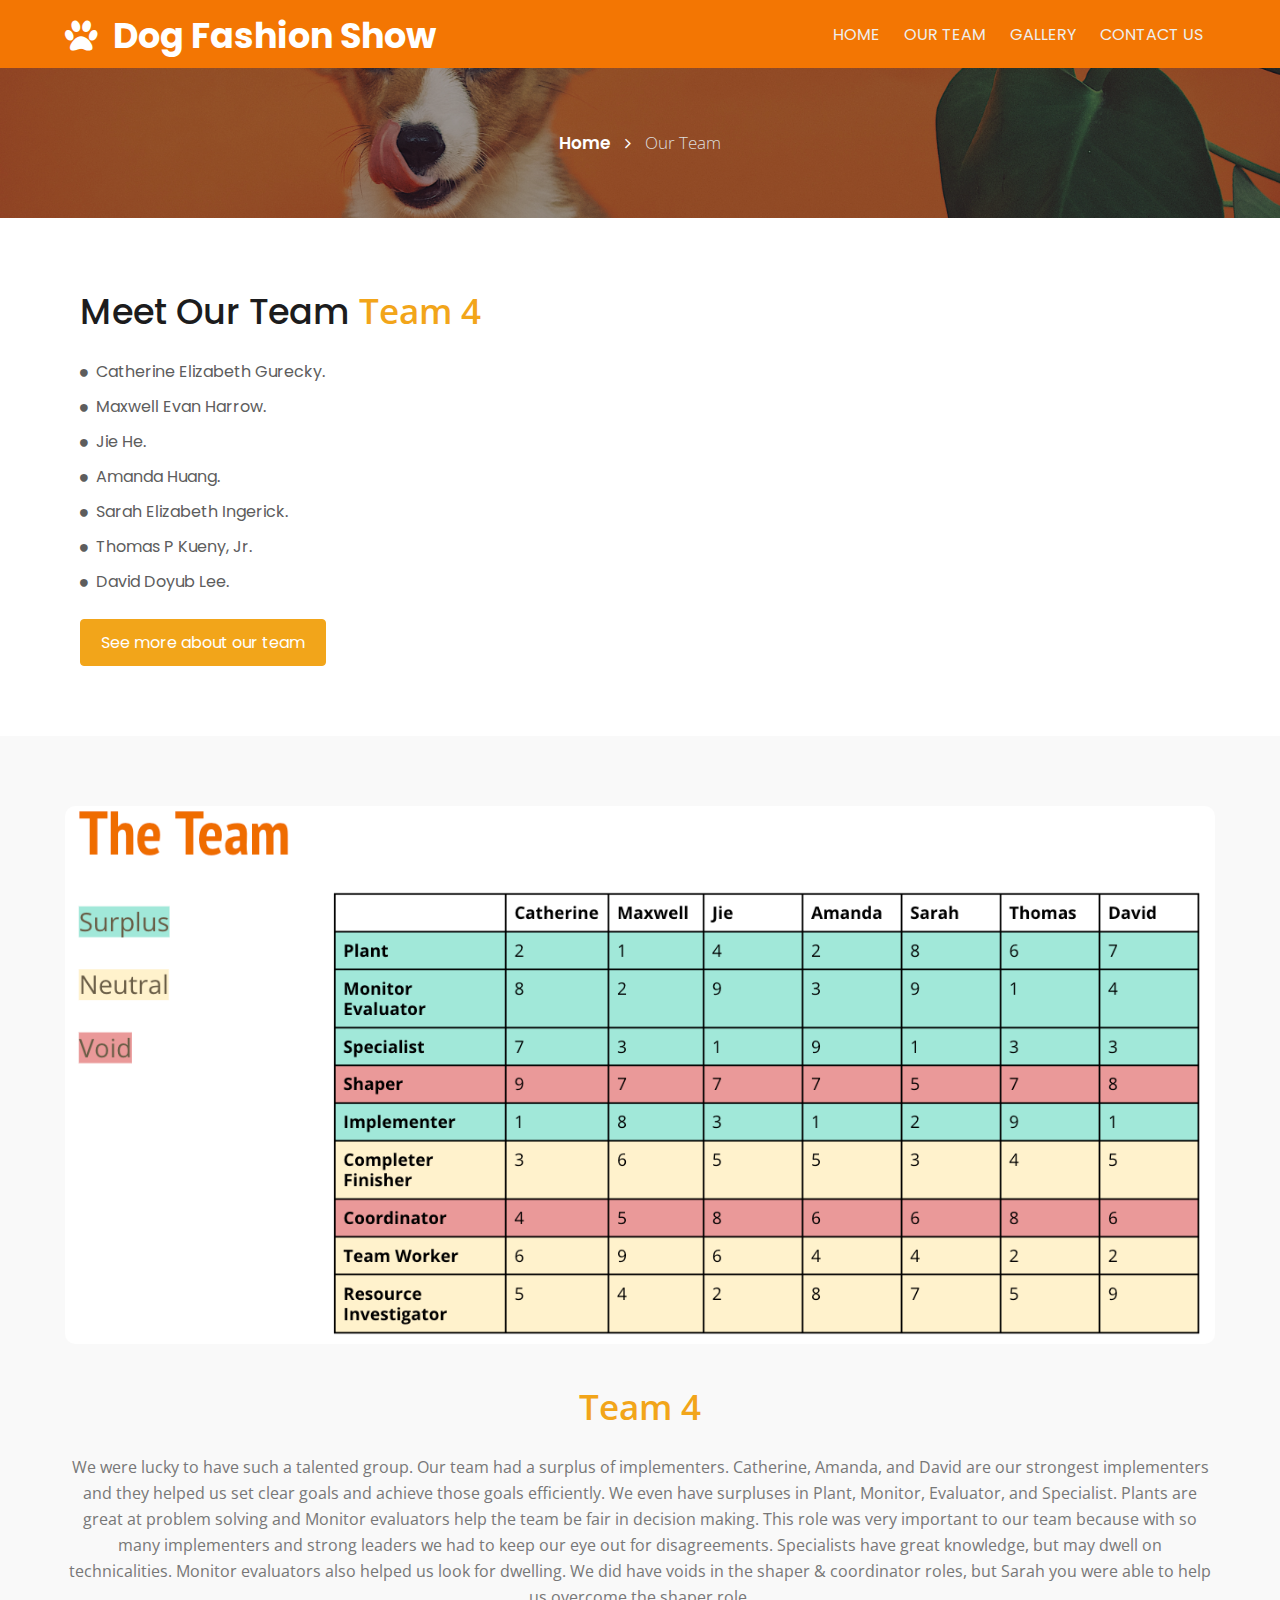
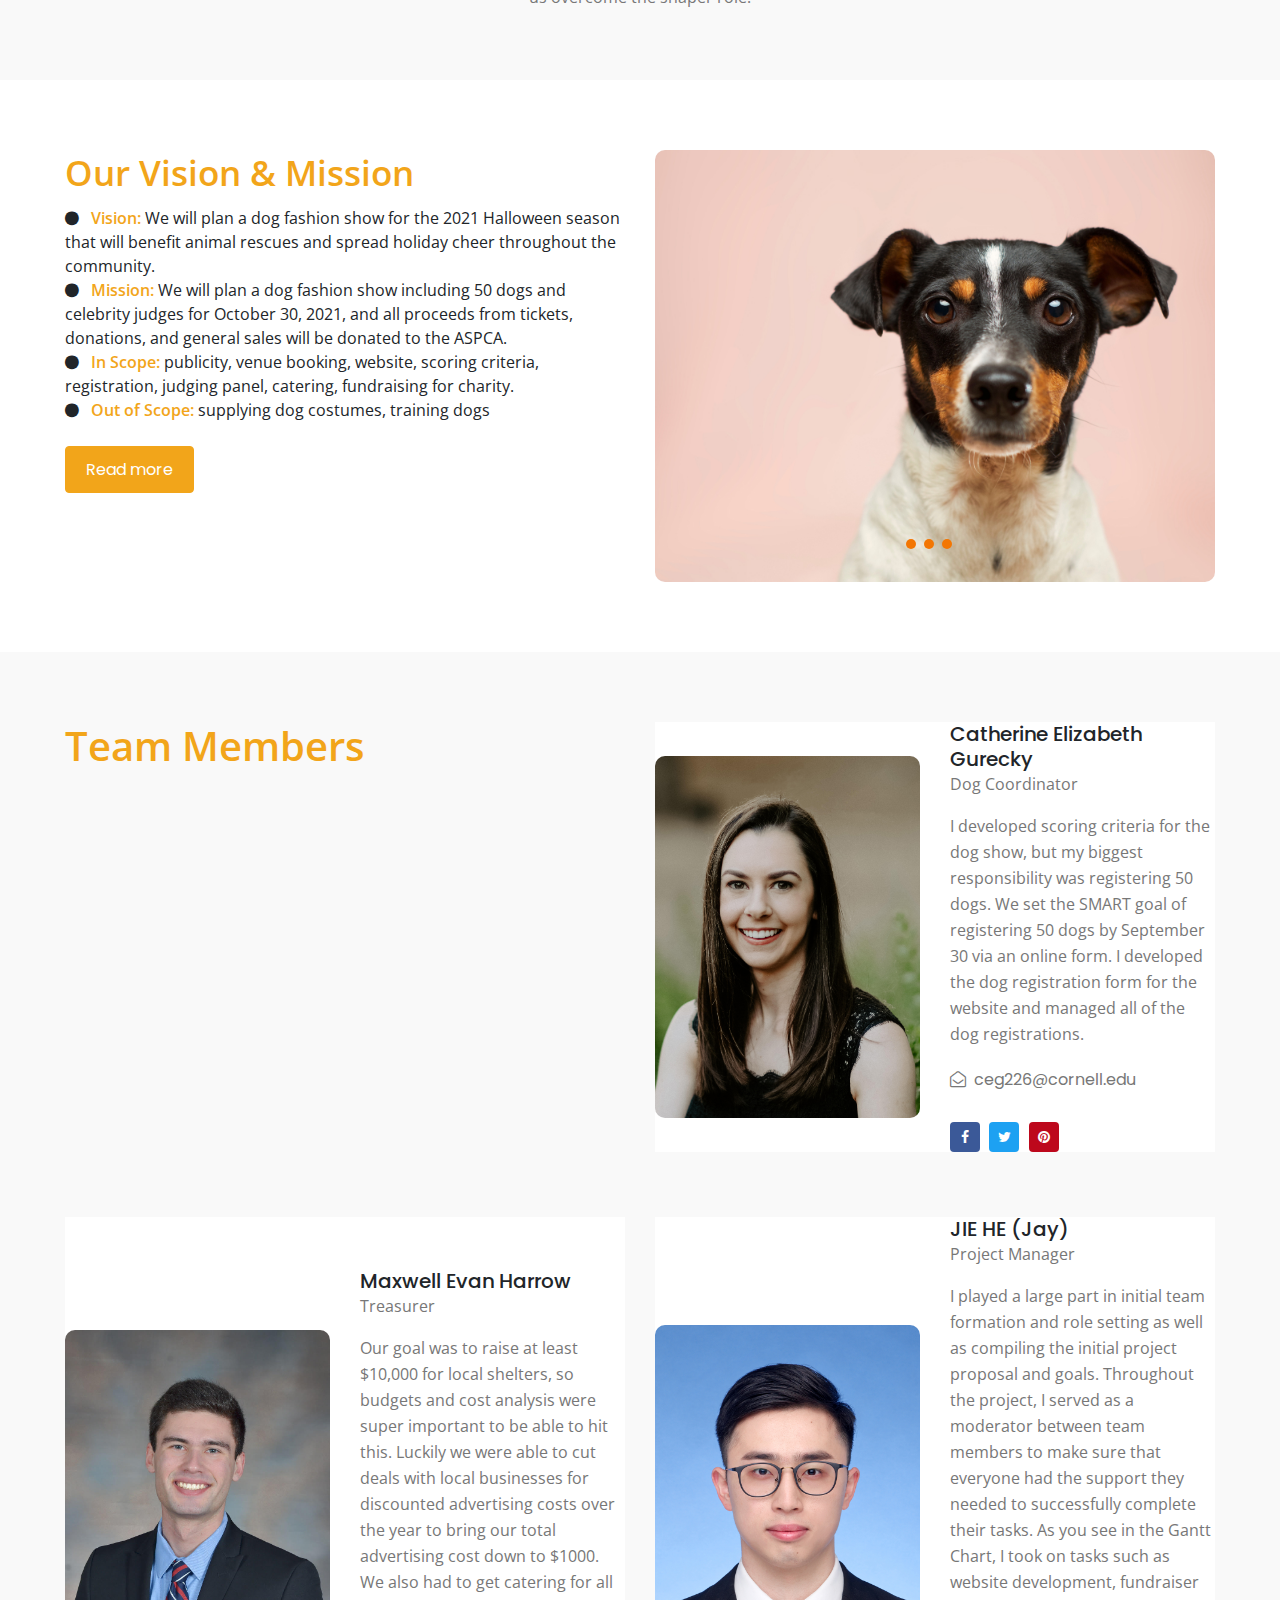
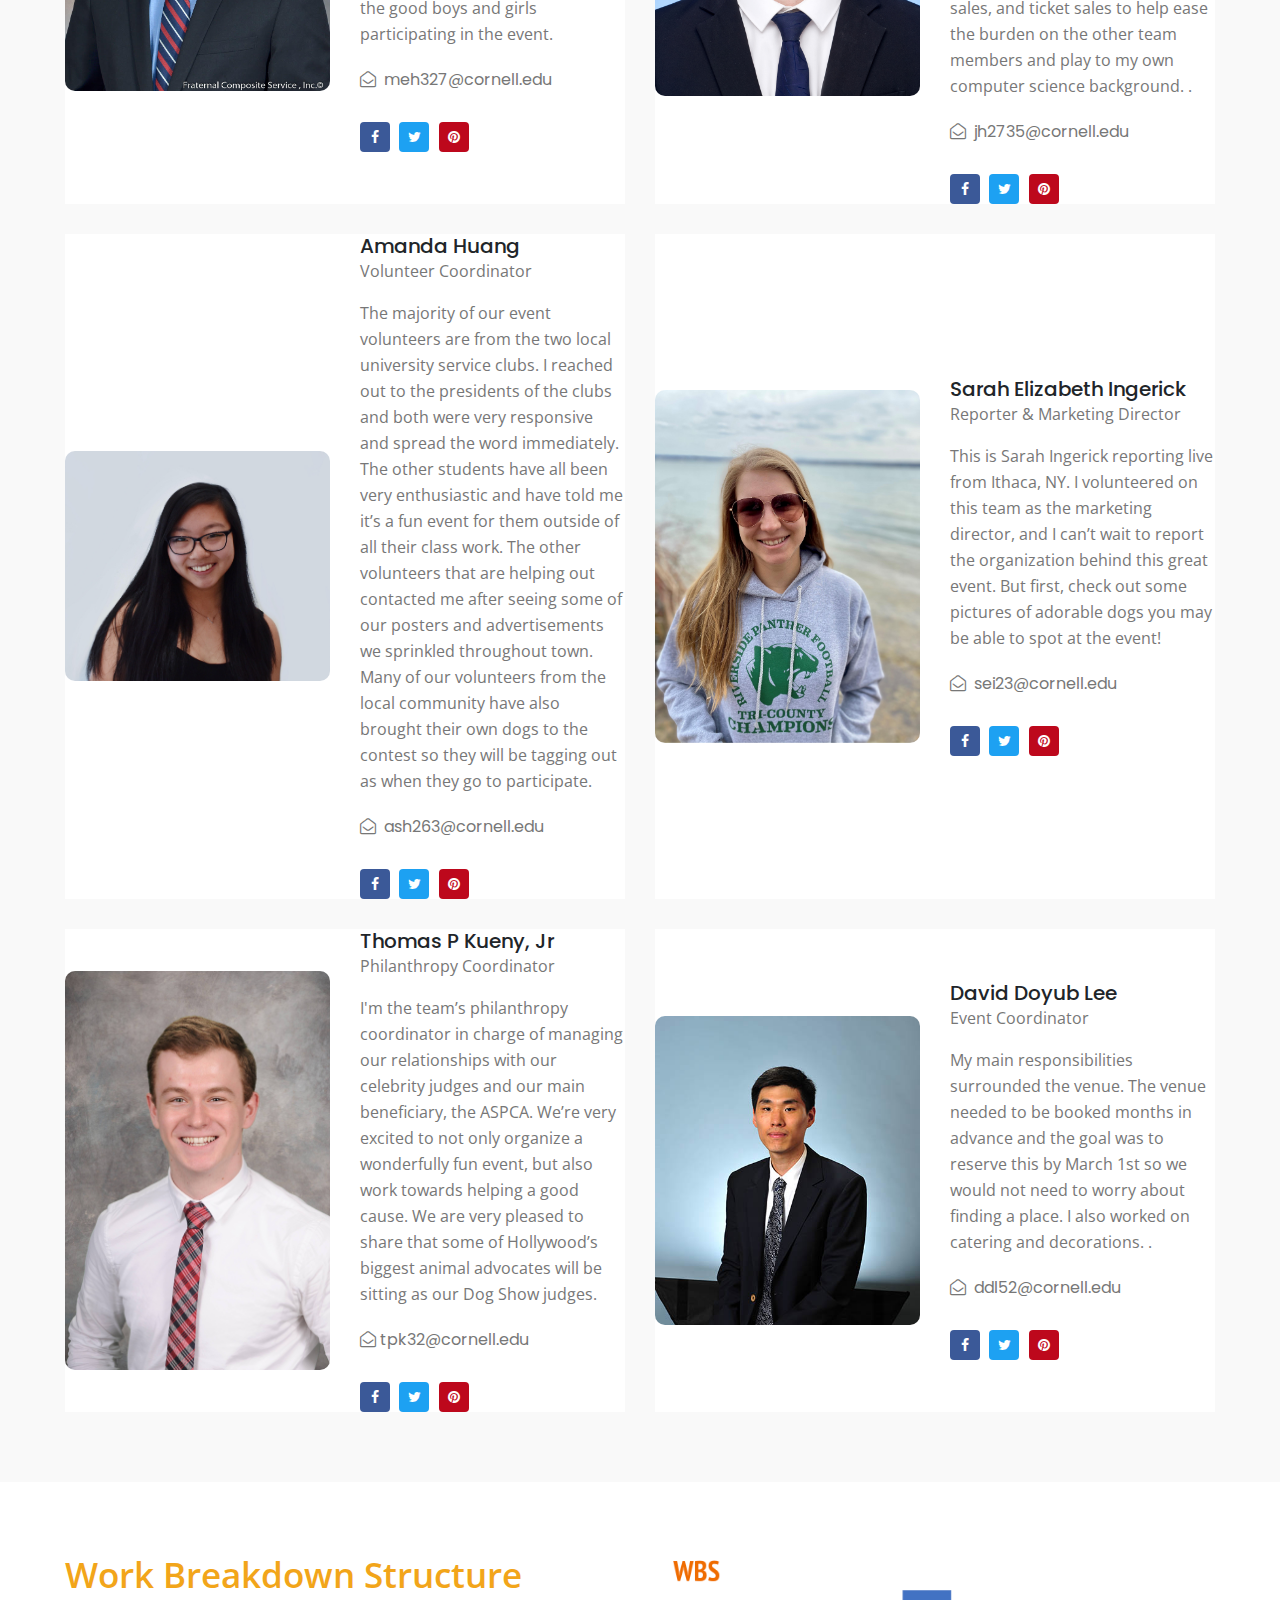
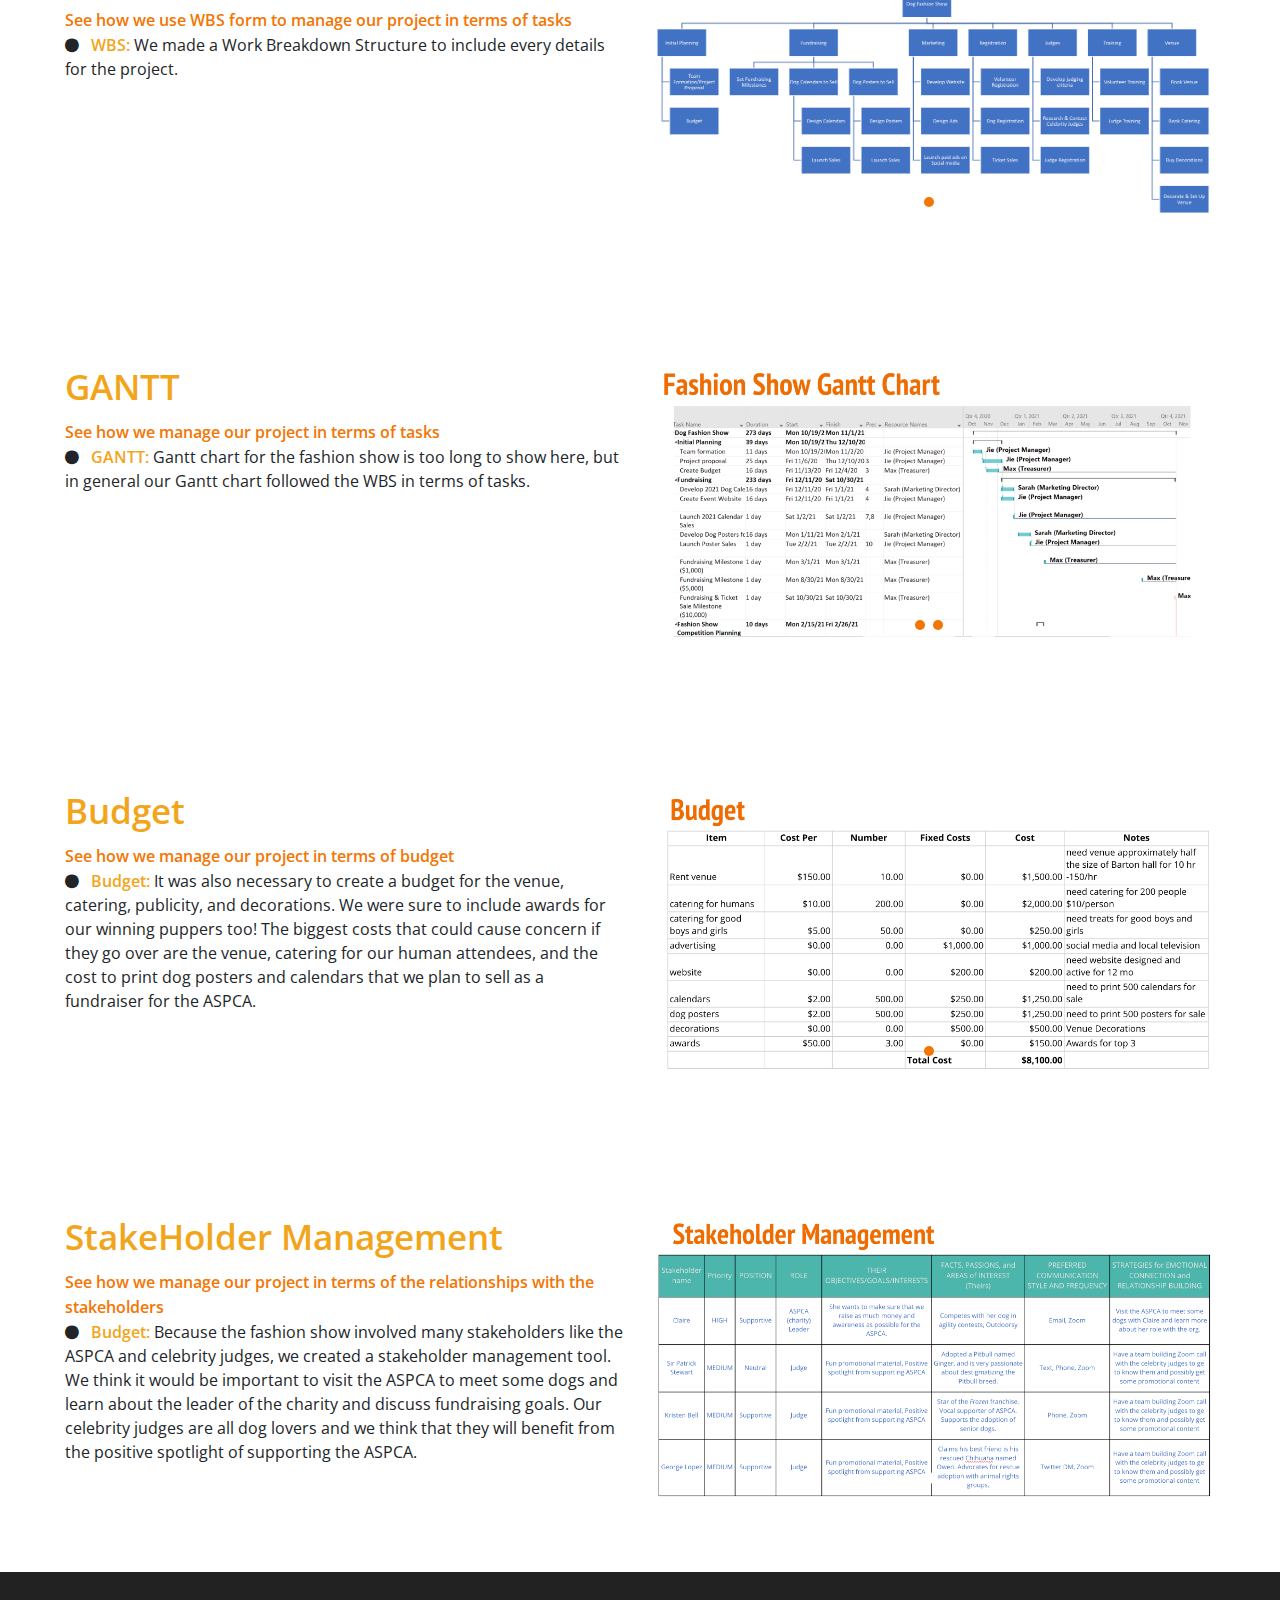
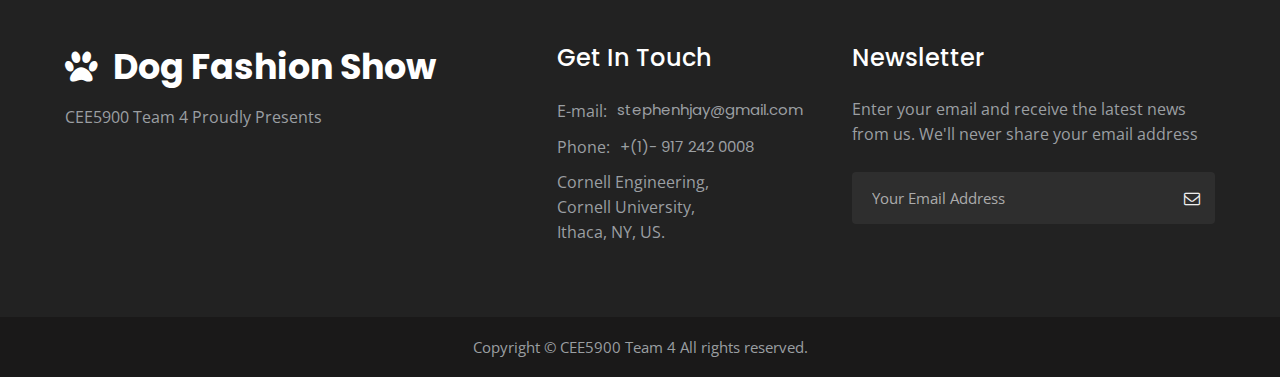
==== commit 9546dcc1: "update2" ====
--- a/about.html
+++ b/about.html
@@ -348,7 +348,7 @@
 				</div>
 				<div class="team-main-19">
 					<div class="column-19">
-						<a href="#page"><img class="img-responsive" src="assets/images/t3.jpg" alt=" "></a>
+						<a href="#page"><img class="img-responsive" src="assets/images/david.jpg" alt=" "></a>
 					</div>
 					<div class="right-team-9">
 						<h6><a href="#page" class="title-team-28">David Doyub Lee</a></h6>
